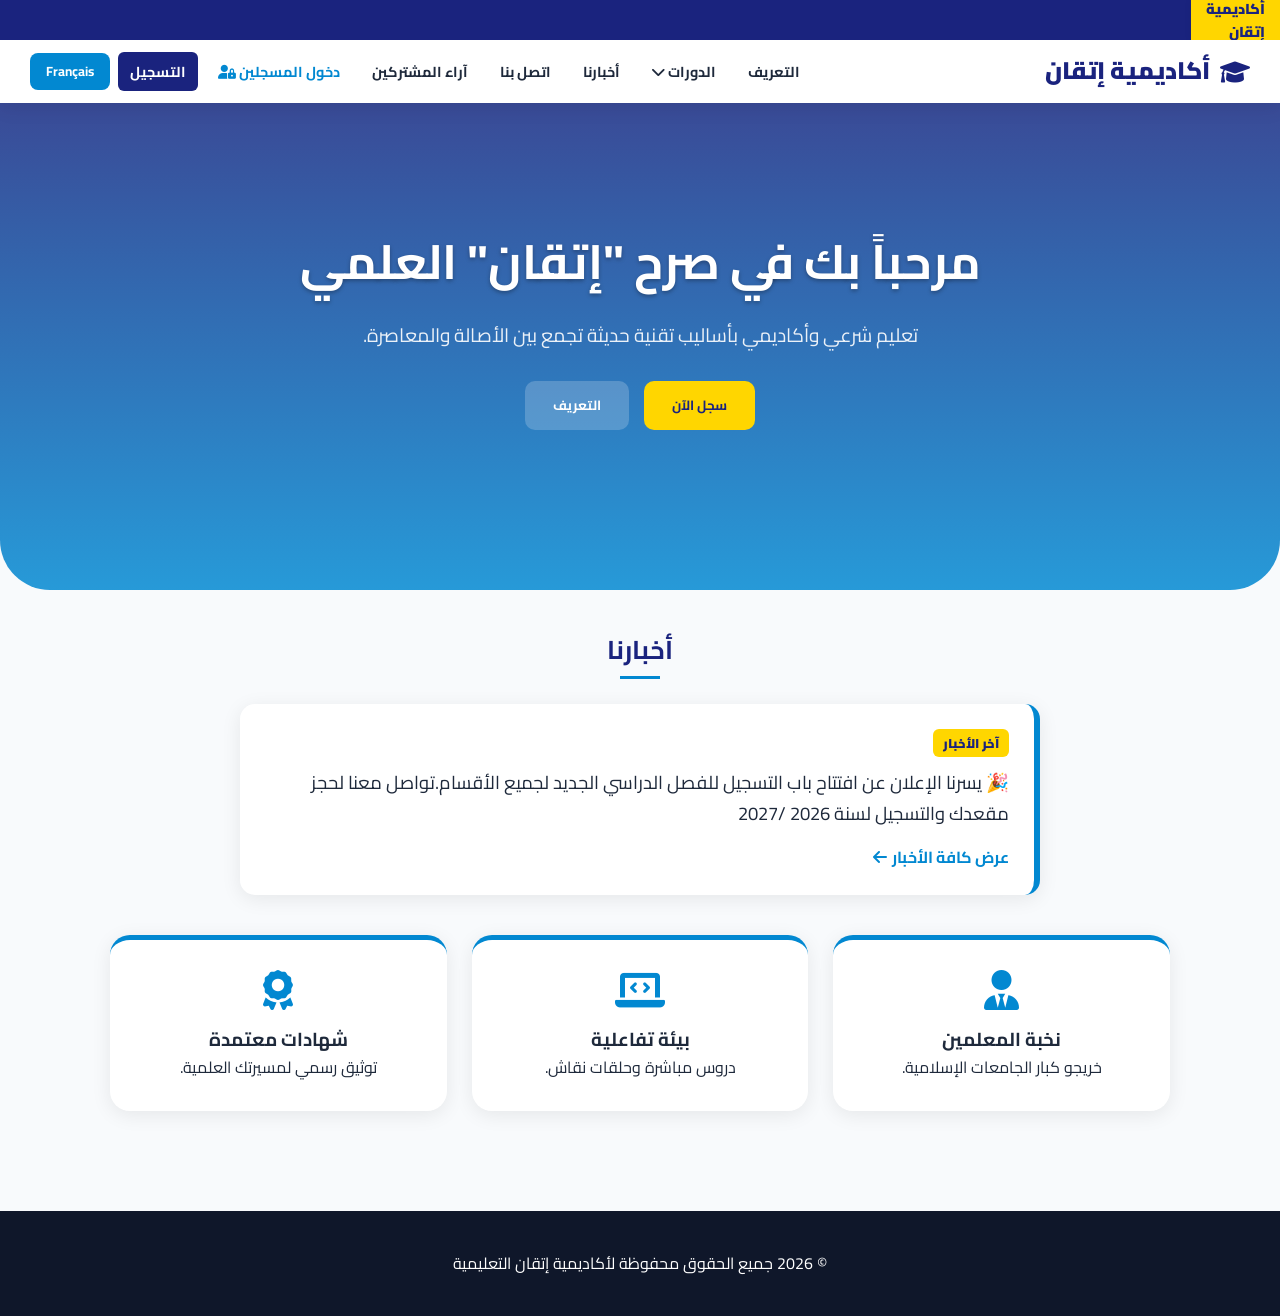
==== index.html @ c47cd3c3 "form correction" ====
<!DOCTYPE html>
<html lang="ar" dir="rtl">
<head>
    <meta charset="UTF-8">
    <meta name="viewport" content="width=device-width, initial-scale=1.0">
    <title data-i18n="pageTitle">أكاديمية إتقان | المنصة التعليمية</title>
    
    <!-- Importing Premium Cairo Font and FontAwesome Icons -->
    <link href="https://fonts.googleapis.com/css2?family=Cairo:wght@400;600;700;900&display=swap" rel="stylesheet">
    <link rel="stylesheet" href="https://cdnjs.cloudflare.com/ajax/libs/font-awesome/6.0.0/css/all.min.css">

    <style>
        :root {
            --primary: #1a237e;
            --secondary: #0288d1;
            --accent: #ffd600;
            --white: #ffffff;
            --bg-light: #f8fafc;
            --text-dark: #1e293b;
            --text-muted: #64748b;
            --success: #10b981;
            --danger: #ef4444;
            --shadow: 0 4px 20px rgba(0,0,0,0.08);
            --transition: all 0.3s cubic-bezier(0.4, 0, 0.2, 1);
        }

        * { 
            box-sizing: border-box; 
            margin: 0; 
            padding: 0; 
            font-family: 'Cairo', system-ui, -apple-system, BlinkMacSystemFont, "Segoe UI", Roboto, sans-serif; 
            scroll-behavior: smooth; 
        }

        body { 
            background-color: var(--bg-light); 
            color: var(--text-dark); 
            line-height: 1.6; 
            overflow-x: hidden; 
        }

        /* Styling Header & Navigation Bar */
        header { 
            background: var(--white); 
            box-shadow: var(--shadow); 
            position: sticky; 
            top: 40px; /* Spacing for the fixed top ticker */
            z-index: 1000; 
            transition: var(--transition); 
            width: 100%;
        }

        .navbar { 
            width: 100%;
            max-width: 100%; 
            margin: 0; 
            padding: 12px 30px; 
            display: flex; 
            justify-content: space-between; 
            align-items: center; 
            position: relative;
            flex-wrap: nowrap;
        }

        .logo { 
            font-size: 1.5rem; 
            font-weight: 900; 
            color: var(--primary); 
            text-decoration: none; 
            cursor: pointer; 
            display: flex; 
            align-items: center; 
            gap: 10px; 
            white-space: nowrap;
        }

        .nav-links { 
            display: flex; 
            list-style: none; 
            gap: 8px; 
            align-items: center; 
            flex-wrap: nowrap;
        }

        .nav-links a { 
            text-decoration: none; 
            color: var(--text-dark); 
            font-weight: 700; 
            padding: 8px 12px; 
            border-radius: 6px; 
            transition: var(--transition); 
            cursor: pointer; 
            font-size: 0.9rem;
            white-space: nowrap;
        }

        .nav-links a:hover { 
            background: rgba(2, 136, 209, 0.1); 
            color: var(--secondary); 
        }

        .menu-toggle { 
            display: none; 
            font-size: 1.5rem; 
            cursor: pointer; 
            color: var(--primary); 
            padding: 5px;
        }

        .dropdown { 
            position: relative; 
        }

        .dropdown-content {
            display: none;
            position: absolute;
            top: 100%;
            background: var(--white);
            min-width: 220px;
            box-shadow: var(--shadow);
            border-radius: 10px;
            padding: 10px 0;
            z-index: 3000;
            border: 1px solid #f1f5f9;
        }

        html[dir="rtl"] .dropdown-content { 
            right: 0; 
            left: auto; 
        }

        html[dir="ltr"] .dropdown-content { 
            left: 0; 
            right: auto; 
        }

        .dropdown-content li { 
            list-style: none; 
        }

        .dropdown-content a { 
            display: block; 
            border-radius: 0; 
            padding: 10px 20px; 
            text-align: start;
        }

        @media (min-width: 992px) {
            .dropdown-content {
                position: absolute; 
            }
            .dropdown:hover .dropdown-content { 
                display: block !important; 
            }
        }

        @media screen and (max-width: 991px) {
            .menu-toggle { 
                display: block; 
            }
            .nav-links {
                display: none;
                flex-direction: column;
                position: absolute;
                top: 100%; 
                left: 15px; 
                right: 15px;
                background: var(--white);
                box-shadow: var(--shadow);
                border-radius: 15px;
                padding: 20px;
                gap: 5px;
                flex-wrap: wrap;
                z-index: 2000;
            }
            .nav-links.active { 
                display: flex; 
                animation: fadeIn 0.3s ease; 
            }
            .dropdown-content { 
                position: static; 
                box-shadow: none; 
                width: 100%; 
                background: #f8fafc; 
            }
            .dropdown.active .dropdown-content { 
                display: block; 
            }
        }

        .dropdown-content.show {
            display: block !important;
        }

        .page-content { 
            display: none; 
            min-height: 80vh; 
            animation: fadeIn 0.5s ease forwards; 
        }

        .page-active { 
            display: block; 
        }

        @keyframes fadeIn { 
            from { 
                opacity: 0; 
                transform: translateY(15px); 
            } 
            to { 
                opacity: 1; 
                transform: translateY(0); 
            } 
        }

        .hero { 
            background: linear-gradient(rgba(26, 35, 126, 0.85), rgba(2, 136, 209, 0.85)), 
                        url('https://images.unsplash.com/photo-1524178232363-1fb2b075b655?auto=format&fit=crop&w=1200&q=80') center/cover; 
            color: white; 
            padding: 120px 20px; 
            text-align: center; 
            border-radius: 0 0 50px 50px; 
            margin-bottom: 40px; 
        }

        .hero h1 { 
            font-size: 3rem; 
            margin-bottom: 20px; 
            text-shadow: 0 2px 4px rgba(0,0,0,0.3); 
        }

        .hero p { 
            font-size: 1.2rem; 
            max-width: 700px; 
            margin: 0 auto 30px; 
            opacity: 0.9; 
        }

        .container { 
            max-width: 1100px; 
            margin: 0 auto; 
            padding: 40px 20px; 
        }

        .btn { 
            padding: 12px 28px; 
            border-radius: 10px; 
            font-weight: bold; 
            cursor: pointer; 
            border: none; 
            transition: var(--transition); 
            text-decoration: none; 
            display: inline-flex; 
            align-items: center; 
            gap: 8px; 
            justify-content: center; 
        }

        .btn-primary { 
            background: var(--primary); 
            color: white; 
        }

        .btn-primary:hover { 
            background: #121858; 
            transform: translateY(-2px); 
        }

        .btn-accent { 
            background: var(--accent); 
            color: var(--primary); 
        }

        .btn-accent:hover { 
            filter: brightness(1.1); 
            transform: translateY(-2px); 
        }

        .grid { 
            display: grid; 
            grid-template-columns: repeat(auto-fit, minmax(280px, 1fr)); 
            gap: 25px; 
        }

        .card { 
            background: white; 
            padding: 30px; 
            border-radius: 20px; 
            box-shadow: var(--shadow); 
            text-align: center; 
            transition: var(--transition); 
            border-top: 5px solid var(--secondary); 
        }

        .card:hover { 
            transform: translateY(-10px); 
        }

        .card i { 
            font-size: 2.5rem; 
            color: var(--secondary); 
            margin-bottom: 15px; 
        }

        .form-panel { 
            background: white; 
            padding: 35px; 
            border-radius: 25px; 
            box-shadow: 0 15px 40px rgba(0,0,0,0.1); 
            max-width: 600px; 
            margin: 0 auto; 
        }

        .form-group { 
            margin-bottom: 20px; 
            text-align: start; 
        }

        .form-group label { 
            display: block; 
            margin-bottom: 8px; 
            font-weight: 700; 
            color: var(--primary); 
        }

        .form-group input, .form-group select { 
            width: 100%; 
            padding: 14px; 
            border: 2px solid #e2e8f0; 
            border-radius: 10px; 
            font-size: 1rem; 
            transition: var(--transition); 
        }

        .form-group input:focus { 
            border-color: var(--secondary); 
            outline: none; 
            box-shadow: 0 0 0 4px rgba(2, 136, 209, 0.1); 
        }

        .loader { 
            display: none; 
            width: 20px; 
            height: 20px; 
            border: 3px solid #f3f3f3; 
            border-top: 3px solid var(--primary); 
            border-radius: 50%; 
            animation: spin 1s linear infinite; 
            margin-inline-start: 10px;
        }

        @keyframes spin { 
            0% { transform: rotate(0deg); } 
            100% { transform: rotate(360deg); } 
        }

        /* Styling Top Marquee Ticker */
        .fixed-ticker {
            background: var(--primary);
            color: white;
            height: 40px;
            display: flex;
            align-items: center;
            position: fixed;
            top: 0;
            width: 100%;
            z-index: 1001;
            overflow: hidden;
            font-size: 0.9rem;
        }

        .ticker-label { 
            background: var(--accent); 
            color: var(--primary); 
            padding: 0 15px; 
            font-weight: 900; 
            z-index: 2; 
            height: 100%; 
            display: flex; 
            align-items: center; 
            box-shadow: 4px 0 10px rgba(0,0,0,0.15);
        }

        .ticker-text { 
            white-space: nowrap; 
            display: inline-block;
            padding-inline-start: 100%;
        }

        html[dir="rtl"] .ticker-text {
            animation: ticker-rtl 25s linear infinite;
        }

        html[dir="ltr"] .ticker-text {
            animation: ticker-ltr 25s linear infinite;
        }

        @keyframes ticker-rtl { 
            0% { transform: translate3d(0, 0, 0); } 
            100% { transform: translate3d(-100%, 0, 0); } 
        }

        @keyframes ticker-ltr { 
            0% { transform: translate3d(0, 0, 0); } 
            100% { transform: translate3d(100%, 0, 0); } 
        }

        /* PREMIUM TOAST NOTIFICATION STYLING */
        #toast-container {
            position: fixed;
            top: 50px;
            left: 50%;
            transform: translateX(-50%);
            z-index: 9999;
            display: flex;
            flex-direction: column;
            gap: 10px;
            width: 90%;
            max-width: 400px;
        }

        .toast-msg {
            background: #1e293b;
            color: white;
            padding: 16px 20px;
            border-radius: 12px;
            box-shadow: 0 10px 25px rgba(0,0,0,0.15);
            display: flex;
            align-items: center;
            gap: 12px;
            font-weight: 700;
            animation: slideDown 0.3s cubic-bezier(0.4, 0, 0.2, 1) forwards;
            border-inline-start: 6px solid var(--secondary);
        }

        .toast-success { border-inline-start-color: var(--success); }
        .toast-danger { border-inline-start-color: var(--danger); }

        @keyframes slideDown {
            from { opacity: 0; transform: translateY(-20px); }
            to { opacity: 1; transform: translateY(0); }
        }

        footer { 
            background: #0f172a; 
            color: white; 
            padding: 40px 20px; 
            text-align: center; 
            margin-top: 60px; 
        }
    </style>
</head>
<body>

    <!-- SMART TICKER -->
    <div class="fixed-ticker">
        <div class="ticker-label" data-i18n="logoText">أكاديمية إتقان</div>
        <div class="ticker-text" data-i18n="heroSub">تعليم شرعي وأكاديمي بأساليب تقنية حديثة تجمع بين الأصالة والمعاصرة.</div>
    </div>

    <!-- MAIN NAVBAR HEADER -->
    <header>
        <nav class="navbar">
            <div class="logo" onclick="navigateTo('home-page')">
                <i class="fas fa-graduation-cap"></i> <span data-i18n="logoText">أكاديمية إتقان</span>
            </div>

            <!-- Enhanced Toggle Menu -->
            <div class="menu-toggle" id="menuToggleBtn">
                <i class="fas fa-bars"></i>
            </div>

            <ul class="nav-links" id="nav-list">
                <li><a onclick="closeMenu('about-page')" data-i18n="navAbout">التعريف</a></li>
                <li class="dropdown">
                    <a class="dropdown-btn"><span data-i18n="navCourses">الدورات</span> <i class="fas fa-chevron-down"></i></a>
                    <ul class="dropdown-content">
                        <li><a onclick="closeMenu('quran-page')" data-i18n="courseQuran">قسم القرآن الكريم</a></li>
                        <li><a onclick="closeMenu('islamic-page')" data-i18n="courseIslamic">قسم الثقافة الإسلامية</a></li>
                        <li><a onclick="closeMenu('arabic-page')" data-i18n="courseArabic">قسم اللغة العربية</a></li>
                        <li><a onclick="closeMenu('skills-page')" data-i18n="courseSkills">قسم مهارات التواصل</a></li>
                    </ul>
                </li>
                <!-- قسم أخبارنا المضاف رسمياً للقائمة العلوية لتسهيل الوصول والتصفح السلس -->
                <li><a onclick="closeMenu('news-page')" data-i18n="navNews">أخبارنا</a></li>
                <li><a onclick="closeMenu('contact-page')" data-i18n="navContact">اتصل بنا</a></li>
                <li><a onclick="closeMenu('reviews-page')" data-i18n="navReviews">آراء المشتركين</a></li>
                <li class="dropdown">
                    <a class="dropdown-btn" style="color: var(--secondary); font-weight: bold;">
                        <span data-i18n="navLogin">دخول المسجلين</span> <i class="fas fa-user-lock"></i>
                    </a>
                    <ul class="dropdown-content">
                        <li><a onclick="closeMenu('student-portal')" data-i18n="loginStudent">دخول الطلاب</a></li>
                        <li><a onclick="closeMenu('teacher-login')" data-i18n="loginTeacher">دخول الأساتذة</a></li>
                    </ul>
                </li>
                <li><a onclick="closeMenu('register-page')" class="btn btn-primary" style="color:white;" data-i18n="navRegister">التسجيل</a></li>
                <!-- Interactive Language Toggle -->
                <li><button id="lang-toggle" class="btn" style="background: var(--secondary); color: white; border: none; padding: 6px 16px; cursor: pointer; border-radius: 8px;" onclick="switchLanguage()">Français</button></li>
            </ul>
        </nav>
    </header>

    <!-- TOAST PORT CONTAINER -->
    <div id="toast-container"></div>

    <!-- ================= START NEWS PAGE (صفحة الأخبار المستقلة) ================= -->
    <div id="news-page" class="page-content" style="background-color: #f8fafc; min-height: 100vh;">
        <section id="news-section" style="padding: 60px 20px;">
            <div style="max-width: 1100px; margin: 0 auto; text-align: center;">
                <h2 data-i18n="newsHeading" style="color: #1a365d; font-size: 2.5rem; margin-bottom: 10px;">أخبارنا</h2>
                <div style="width: 50px; height: 3px; background-color: #f6ad55; margin: 0 auto 40px auto; border-radius: 2px;"></div>
                
                <!-- الحاوية الديناميكية التي تستقبل كافة الأخبار من السيرفر أو القاموس كاحتياطي ممتاز -->
                <div id="news-container" style="display: flex; flex-direction: column; gap: 20px; align-items: center; width: 100%;">
                    <p style="color: #a0aec0;" data-i18n="loadingNamesOption">جاري تحميل الأخبار...</p>
                </div>
            </div>
        </section>
    </div>
    <!-- ========================================================================= -->
    
    <!-- START ABOUT PAGE -->
    <div id="about-page" class="page-content" style="background-color: #ffffff; min-height: 100vh;">
        <div class="container" style="padding: 40px 20px; text-align: center;">
            <h1 style="color: #1a365d; font-size: 2.5rem; margin-bottom: 20px; border-bottom: 3px solid #f6ad55; display: inline-block; padding-bottom: 10px;" data-i18n="aboutHeading">من نحن؟</h1>

            <div style="background: #f8fafc; padding: 30px; border-radius: 15px; box-shadow: 0 4px 6px rgba(0,0,0,0.05); margin-top: 20px;">
                <p style="color: #2d3748; font-size: 1.2rem; line-height: 1.8; text-align: justify;" data-i18n="aboutDescription">
                    أكاديمية إتقان هي مؤسسة تعليمية متخصصة تسعى إلى تقديم محتوى تعليمي متميز في شتى العلوم. نحن نؤمن بأن الإتقان هو أساس النجاح، ولذلك نعمل على توفير بيئة تعليمية تفاعلية تجمع بين الجودة الأكاديمية والسهولة التقنية لتصل المعلومة إلى كل طالب علم أينما كان.
                </p>
            </div>

            <div class="grid" style="margin-top: 40px; display: grid; grid-template-columns: repeat(auto-fit, minmax(250px, 1fr)); gap: 20px;">
                <div class="card" style="background: #1a365d; color: white; padding: 25px; border-radius: 10px;">
                    <h3 style="color: #f6ad55;" data-i18n="visionTitle">رؤيتنا</h3>
                    <p data-i18n="visionText">أن نكون المنصة الأولى والرائدة في العالم العربي للتعليم المتقن والمؤصل.</p>
                </div>

                <div class="card" style="background: #2d3748; color: white; padding: 25px; border-radius: 10px;">
                    <h3 style="color: #f6ad55;" data-i18n="missionTitle">رسالتنا</h3>
                    <p data-i18n="missionText">تيسير سبل طلب العلم ونشره باستخدام أحدث الوسائل التكنولوجية المتاحة.</p>
                </div>
            </div>
        </div>
    </div> 
    <!-- END ABOUT PAGE -->

    <!-- START QURAN PAGE -->
    <div id="quran-page" class="page-content" style="background-color: #ffffff; min-height: 100vh;">
        <div class="container" style="padding: 40px 20px;">
            <div style="text-align: center; margin-bottom: 30px;">
                <i class="fas fa-quran" style="font-size: 3rem; color: #2c7a7b; margin-bottom: 15px;"></i>
                <h1 style="color: #1a365d; font-size: 2.5rem;" data-i18n="quranTitle">قسم القرآن الكريم</h1>
                <p style="color: #4a5568; font-size: 1.1rem;" data-i18n="quranSub">نعتني بكتاب الله حفظاً وتجويداً وترتيلاً</p>
            </div>

            <div class="grid" style="display: grid; grid-template-columns: repeat(auto-fit, minmax(300px, 1fr)); gap: 20px;">
                <div class="card" style="border-inline-start: 5px solid #2c7a7b; background: #f0fff4; padding: 20px;">
                    <h3 style="color: #2c7a7b; margin-bottom: 12px;"><i class="fas fa-check-circle"></i> <span data-i18n="availableTracks">المسارات المتاحة</span></h3>
                    <ul style="list-style: none; padding: 0; line-height: 2; text-align: start;">
                        <li data-i18n="quranTrack1">• حفظ القرآن الكريم للكبار والصغار.</li>
                        <li data-i18n="quranTrack2">• تصحيح التلاوة وإتقان مخارج الحروف.</li>
                        <li data-i18n="quranTrack3">• دراسة أحكام التجويد (نظري وتطبيقي).</li>
                        <li data-i18n="quranTrack4">• الإجازة بالسند المتصل إلى النبي ﷺ.</li>
                    </ul>
                </div>

                <div class="card" style="border-inline-start: 5px solid #2b6cb0; background: #ebf8ff; padding: 20px; text-align: start;">
                    <h3 style="color: #2b6cb0; margin-bottom: 12px;"><i class="fas fa-clock"></i> <span data-i18n="studySystem">نظام الدراسة</span></h3>
                    <p data-i18n="quranSystemText">نوفر حصصاً مرنة تناسب جميع الأوقات (صباحية ومسائية) عبر قاعات افتراضية تفاعلية، مع متابعة فردية لكل طالب.</p>
                </div>
            </div>

            <div style="text-align: center; margin-top: 40px;">
                <button class="btn" onclick="navigateTo('register-page')" style="background: #2c7a7b; color: white; padding: 15px 40px; font-size: 1.2rem; border-radius: 50px; border: none; cursor: pointer;" data-i18n="registerSectionBtn">
                    سجل الآن في هذا القسم
                </button>
            </div>
        </div>
    </div> 
    <!-- END QURAN PAGE -->

    <!-- START ARABIC PAGE -->
    <div id="arabic-page" class="page-content" style="background-color: #ffffff; min-height: 100vh;">
        <div class="container" style="padding: 40px 20px;">
            <div style="text-align: center; margin-bottom: 30px;">
                <i class="fas fa-pen-nib" style="font-size: 3rem; color: #9c4221; margin-bottom: 15px;"></i>
                <h1 style="color: #1a365d; font-size: 2.5rem;" data-i18n="arabicTitle">قسم اللغة العربية</h1>
                <p style="color: #4a5568; font-size: 1.1rem;" data-i18n="arabicSub">لغة الضاد.. هوية، ثقافة، وإتقان</p>
            </div>

            <div class="grid" style="display: grid; grid-template-columns: repeat(auto-fit, minmax(280px, 1fr)); gap: 20px;">
                <div class="card" style="border-top: 5px solid #dd6b20; background: #fffaf0; padding: 25px; text-align: center;">
                    <i class="fas fa-child fa-2x" style="color: #dd6b20; margin-bottom: 10px;"></i>
                    <h3 style="color: #7b341e; margin-bottom: 10px;" data-i18n="arabicTrack1Title">العربية للصغار</h3>
                    <p style="font-size: 0.95rem;" data-i18n="arabicTrack1Text">تعليم الحروف والقراءة والكتابة بأساليب ترفيهية وقصصية محببة للأطفال.</p>
                </div>

                <div class="card" style="border-top: 5px solid #3182ce; background: #ebf8ff; padding: 25px; text-align: center;">
                    <i class="fas fa-globe-americas fa-2x" style="color: #3182ce; margin-bottom: 10px;"></i>
                    <h3 style="color: #2a4365; margin-bottom: 10px;" data-i18n="arabicTrack2Title">لغير الناطقين بها</h3>
                    <p style="font-size: 0.95rem;" data-i18n="arabicTrack2Text">منهج عالمي لتمكين الأجانب والراغبين في تعلم العربية من التواصل والفهم السليم.</p>
                </div>

                <div class="card" style="border-top: 5px solid #38a169; background: #f0fff4; padding: 25px; text-align: center;">
                    <i class="fas fa-book fa-2x" style="color: #38a169; margin-bottom: 10px;"></i>
                    <h3 style="color: #22543d; margin-bottom: 10px;" data-i18n="arabicTrack3Title">النحو والآداب</h3>
                    <p style="font-size: 0.95rem;" data-i18n="arabicTrack3Text">شرح قواعد النحو والصرف، وتذوق النصوص الأدبية والبلاغة العربية.</p>
                </div>
            </div>

            <div style="background: #edf2f7; padding: 25px; border-radius: 12px; margin-top: 30px; border-inline-start: 6px solid #1a365d; text-align: start;">
                <h4 style="color: #1a365d; margin-bottom: 10px;"><i class="fas fa-star"></i> <span data-i18n="arabicFeaturesTitle">ما يميز منهجنا في العربية:</span></h4>
                <ul style="list-style: none; padding: 0; line-height: 1.8;">
                    <li data-i18n="arabicFeature1">• <b>التفاعل المباشر:</b> دروس حية تعتمد على الحوار وليس التلقين فقط.</li>
                    <li data-i18n="arabicFeature2">• <b>الوسائل البصرية:</b> استخدام فيديوهات وعروض تقديمية لتسهيل القواعد الجامدة.</li>
                    <li data-i18n="arabicFeature3">• <b>التقويم المستمر:</b> اختبارات قصيرة لمتابعة تطور مستوى الطالب في القراءة والاستماع.</li>
                </ul>
            </div>

            <div style="text-align: center; margin-top: 40px;">
                <button class="btn" onclick="navigateTo('register-page')" style="background: #9c4221; color: white; padding: 15px 40px; font-size: 1.2rem; border-radius: 8px; border: none; cursor: pointer;" data-i18n="arabicRegisterBtn">
                    انضم إلينا في قسم العربية
                </button>
            </div>
        </div>
    </div> 
    <!-- END ARABIC PAGE -->

    <!-- START ISLAMIC CULTURE PAGE -->
    <div id="islamic-page" class="page-content" style="background-color: #ffffff; min-height: 100vh;">
        <div class="container" style="padding: 40px 20px;">
            <div style="text-align: center; margin-bottom: 30px;">
                <i class="fas fa-mosque" style="font-size: 3rem; color: #1a365d; margin-bottom: 15px;"></i>
                <h1 style="color: #1a365d; font-size: 2.5rem;" data-i18n="islamicTitle">قسم الثقافة الإسلامية</h1>
                <p style="color: #4a5568; font-size: 1.1rem;" data-i18n="islamicSub">وعيٌ بالماضي، وفهمٌ للحاضر، وبناءٌ للمستقبل</p>
            </div>

            <div class="grid" style="display: grid; grid-template-columns: repeat(auto-fit, minmax(300px, 1fr)); gap: 25px; text-align: start;">
                <div class="card" style="background: #fff; border: 1px solid #e2e8f0; border-inline-start: 6px solid #d4af37; padding: 25px; border-radius: 10px; box-shadow: 0 4px 6px rgba(0,0,0,0.02);">
                    <h3 style="color: #d4af37; margin-bottom: 12px;"><i class="fas fa-history"></i> <span data-i18n="islamicHub1Title">التاريخ والحضارة</span></h3>
                    <p style="color: #4a5568; line-height: 1.6;" data-i18n="islamicHub1Text">رحلة في أعماق التاريخ الإسلامي، من العهد النبوي وصولاً إلى إسهامات العلماء المسلمين في بناء الحضارة الإنسانية في الطب والفلك والعمارة.</p>
                </div>

                <div class="card" style="background: #fff; border: 1px solid #e2e8f0; border-inline-start: 6px solid #2c7a7b; padding: 25px; border-radius: 10px; box-shadow: 0 4px 6px rgba(0,0,0,0.02);">
                    <h3 style="color: #2c7a7b; margin-bottom: 12px;"><i class="fas fa-hands-helping"></i> <span data-i18n="islamicHub2Title">العبادات والشعائر</span></h3>
                    <p style="color: #4a5568; line-height: 1.6;" data-i18n="islamicHub2Text">فقه العبادات بأسلوب ميسر (الصلاة، الزكاة، الصيام، والحج)، مع التركيز على المقاصد الروحية والأخلاقية لكل شعيرة دينية.</p>
                </div>

                <div class="card" style="background: #fff; border: 1px solid #e2e8f0; border-inline-start: 6px solid #718096; padding: 25px; border-radius: 10px; box-shadow: 0 4px 6px rgba(0,0,0,0.02);">
                    <h3 style="color: #718096; margin-bottom: 12px;"><i class="fas fa-heart"></i> <span data-i18n="islamicHub3Title">السيرة والأخلاق</span></h3>
                    <p style="color: #4a5568; line-height: 1.6;" data-i18n="islamicHub3Text">دراسة شخصية النبي ﷺ ومنهجه في التعامل، واستخلاص القيم الأخلاقية التي تبني الفرد والمجتمع في العصر الحديث.</p>
                </div>
            </div>

            <div style="background: #f7fafc; border-radius: 15px; padding: 30px; margin-top: 40px; text-align: center; border: 1px dashed #cbd5e0;">
                <h4 style="color: #2d3748; margin-bottom: 15px;" data-i18n="whyStudyIslamic">لماذا تدرس الثقافة الإسلامية في إتقان؟</h4>
                <div style="display: flex; justify-content: center; gap: 20px; flex-wrap: wrap; color: #4a5568;">
                    <span><i class="fas fa-check-double" style="color: #38a169;"></i> <span data-i18n="islamicReason1">منهج وسطي معتدل</span></span>
                    <span><i class="fas fa-check-double" style="color: #38a169;"></i> <span data-i18n="islamicReason2">ربط العلم بالواقع</span></span>
                    <span><i class="fas fa-check-double" style="color: #38a169;"></i> <span data-i18n="islamicReason3">أساتذة متخصصون</span></span>
                </div>
            </div>

            <div style="text-align: center; margin-top: 40px;">
                <button class="btn" onclick="navigateTo('register-page')" style="background: #1a365d; color: white; padding: 15px 45px; font-size: 1.2rem; border-radius: 8px; border: none; cursor: pointer;" data-i18n="islamicRegisterBtn">
                    سجل الآن في دوراتنا الثقافية
                </button>
            </div>
        </div>
    </div> 
    <!-- END ISLAMIC CULTURE PAGE -->

    <!-- START SKILLS & TRAINING PAGE -->
    <div id="skills-page" class="page-content" style="background-color: #ffffff; min-height: 100vh;">
        <div class="container" style="padding: 40px 20px;">
            <div style="text-align: center; margin-bottom: 40px;">
                <i class="fas fa-lightbulb" style="font-size: 3rem; color: #ecc94b; margin-bottom: 15px;"></i>
                <h1 style="color: #1a365d; font-size: 2.5rem;" data-i18n="skillsTitle">قسم المهارات والتطوير</h1>
                <p style="color: #4a5568; font-size: 1.1rem;" data-i18n="skillsSub">تمكين الكفاءات وتطوير القدرات لمواكبة العصر</p>
            </div>

            <div class="grid" style="display: grid; grid-template-columns: repeat(auto-fit, minmax(280px, 1fr)); gap: 20px;">
                <div class="card" style="border-bottom: 4px solid #4299e1; padding: 20px; text-align: center;">
                    <i class="fas fa-chalkboard-teacher fa-2x" style="color: #4299e1; margin-bottom: 15px;"></i>
                    <h3 style="font-size: 1.2rem; margin-bottom: 10px;" data-i18n="skill1Title">تأهيل مدرسي العربية</h3>
                    <p style="font-size: 0.9rem; color: #718096;" data-i18n="skill1Text">دورات في طرق التدريس الحديثة وكيفية إدارة الفصول الافتراضية بفعالية.</p>
                </div>

                <div class="card" style="border-bottom: 4px solid #9f7aea; padding: 20px; text-align: center;">
                    <i class="fas fa-robot fa-2x" style="color: #9f7aea; margin-bottom: 15px;"></i>
                    <h3 style="font-size: 1.2rem; margin-bottom: 10px;" data-i18n="skill2Title">التقنية والذكاء الاصطناعي</h3>
                    <p style="font-size: 0.9rem; color: #718096;" data-i18n="skill2Text">إتقان التعامل مع الحاسوب واستثمار أدوات الذكاء الاصطناعي في البحث والتعليم.</p>
                </div>

                <div class="card" style="border-bottom: 4px solid #f56565; padding: 20px; text-align: center;">
                    <i class="fas fa-microphone-alt fa-2x" style="color: #f56565; margin-bottom: 15px;"></i>
                    <h3 style="font-size: 1.2rem; margin-bottom: 10px;" data-i18n="skill3Title">الخطابة والإلقاء</h3>
                    <p style="font-size: 0.9rem; color: #718096;" data-i18n="skill3Text">فن مواجهة الجمهور والتحدث بطلاقة وتأثير، وبناء الكاريزما الصوتية.</p>
                </div>

                <div class="card" style="border-bottom: 4px solid #38a169; padding: 20px; text-align: center;">
                    <i class="fas fa-scroll fa-2x" style="color: #38a169; margin-bottom: 15px;"></i>
                    <h3 style="font-size: 1.2rem; margin-bottom: 10px;" data-i18n="skill4Title">مهارات التجويد الفني</h3>
                    <p style="font-size: 0.9rem; color: #718096;" data-i18n="skill4Text">دورة متقدمة في جماليات القراءة، المقامات الصوتية، وضبط الأداء القرآني.</p>
                </div>
            </div>

            <div style="margin-top: 40px; padding: 20px; background: #ebf8ff; border-radius: 10px; text-align: center;">
                <p style="color: #2b6cb0; font-weight: bold;" data-i18n="skillsNotice">
                    <i class="fas fa-info-circle"></i> جميع دوراتنا في هذا القسم تشمل ورش عمل تطبيقية وشهادات إتمام معتمدة من الأكاديمية.
                </p>
            </div>

            <div style="text-align: center; margin-top: 30px;">
                <button class="btn" onclick="navigateTo('register-page')" style="background: #2d3748; color: white; padding: 12px 35px; border-radius: 8px; border: none; cursor: pointer;" data-i18n="skillsRegisterBtn">
                    احجز مقعدك الآن
                </button>
            </div>
        </div>
    </div> 
    <!-- END SKILLS & TRAINING PAGE -->

    <!-- START CONTACT PAGE -->
    <div id="contact-page" class="page-content" style="background-color: #f7fafc; min-height: 100vh;">
        <div class="container" style="padding: 40px 20px;">
            <div style="text-align: center; margin-bottom: 30px;">
                <i class="fas fa-envelope-open-text" style="font-size: 3rem; color: #3182ce; margin-bottom: 15px;"></i>
                <h1 style="color: #1a365d;" data-i18n="contactTitle">اتصل بنا</h1>
                <p data-i18n="contactSub">يسعدنا استقبال استفساراتكم واقتراحاتكم</p>
            </div>

            <div class="form-panel">
                <form id="contact-form" action="https://formspree.io/f/meedgdgn" method="POST">
                    <div class="form-group">
                        <label data-i18n="contactLabelName">الاسم الكامل</label>
                        <input type="text" name="name" style="border-radius: 10px;" required>
                    </div>
                    <div class="form-group">
                        <label data-i18n="contactLabelEmail">البريد الإلكتروني</label>
                        <input type="email" name="email" style="border-radius: 10px;" required>
                    </div>
                    <div class="form-group">
                        <label data-i18n="contactLabelMsg">موضوع الرسالة</label>
                        <textarea name="message" rows="5" style="width: 100%; padding: 14px; border: 2px solid #e2e8f0; border-radius: 10px; font-size: 1rem;" required></textarea>
                    </div>
                    <button type="submit" style="width: 100%; background: #3182ce; color: white; padding: 15px; border: none; border-radius: 10px; font-size: 1.1rem; cursor: pointer;" data-i18n="contactSendBtn">
                        إرسال الرسالة الآن
                    </button>
                </form>
            </div>
        </div>
    </div>
    <!-- END CONTACT PAGE -->

    <!-- START REVIEWS PAGE -->
    <div id="reviews-page" class="page-content" style="background-color: #ffffff; min-height: 100vh;">
        <div class="container" style="padding: 40px 20px;">
            <div style="text-align: center; margin-bottom: 40px;">
                <i class="fas fa-star" style="font-size: 3rem; color: #f6ad55; margin-bottom: 15px;"></i>
                <h1 style="color: #1a365d;" data-i18n="reviewsTitle">قالوا عن أكاديمية إتقان</h1>
            </div>

            <div class="grid" style="display: grid; grid-template-columns: repeat(auto-fit, minmax(300px, 1fr)); gap: 20px;">
                <div class="card" style="background: #f8fafc; padding: 25px; border-radius: 15px; border-inline-start: 4px solid #f6ad55; text-align: start;">
                    <p style="font-style: italic; color: #4a5568;" data-i18n="review1Text">"تجربتي في قسم القرآن كانت استثنائية، المدرسون صبورون جداً والمنصة سهلة الاستخدام."</p>
                    <div style="margin-top: 15px; font-weight: bold; color: #2d3748;" data-i18n="review1Author">- الطالب أحمد من المغرب</div>
                </div>

                <div class="card" style="background: #f8fafc; padding: 25px; border-radius: 15px; border-inline-start: 4px solid #f6ad55; text-align: start;">
                    <p style="font-style: italic; color: #4a5568;" data-i18n="review2Text">"دورة الذكاء الاصطناعي غيرت نظرتي للتعليم تماماً. شكراً لأكاديمية إتقان."</p>
                    <div style="margin-top: 15px; font-weight: bold; color: #2d3748;" data-i18n="review2Author">- الأستاذة فاطمة</div>
                </div>
            </div>

            <div style="text-align: center; margin-top: 50px; background: #ebf8ff; padding: 30px; border-radius: 20px;">
                <h3 data-i18n="reviewCallTitle">رأيك يهمنا في تطوير الأكاديمية</h3>
                <p data-i18n="reviewCallSub">هل جربت الدراسة معنا؟ شاركنا تجربتك بكل صراحة</p>
                <button onclick="window.open('https://forms.gle/YOUR_GOOGLE_FORM_LINK', '_blank')" style="background: #f6ad55; color: #1a365d; padding: 12px 30px; border: none; border-radius: 8px; font-weight: bold; cursor: pointer; margin-top: 15px;" data-i18n="reviewCallBtn">
                    اضغط هنا لترك رأيك
                </button>
            </div>
        </div>
    </div>
    <!-- END REVIEWS PAGE -->

    <!-- START HOME PAGE -->
    <div id="home-page" class="page-content page-active">
        <section class="hero">
            <div class="container">
                <h1 data-i18n="heroTitle">مرحباً بك في صرح "إتقان" العلمي</h1>
                <p data-i18n="heroSub">تعليم شرعي وأكاديمي بأساليب تقنية حديثة تجمع بين الأصالة والمعاصرة.</p>
                <div style="display: flex; justify-content: center; gap: 15px;">
                    <button class="btn btn-accent" onclick="navigateTo('register-page')" data-i18n="heroRegisterBtn">سجل الآن</button>
                    <button class="btn" style="background: rgba(255,255,255,0.2); color: white;" onclick="navigateTo('about-page')" data-i18n="heroAboutBtn">التعريف</button>
                </div>
            </div>
        </section>

        <!-- صندوق آخر الأخبار (يُعرض حصرياً فقط في الصفحة الرئيسية) للتوجيه السريع -->
        <section class="container" style="padding-top: 0; padding-bottom: 40px;">
            <div style="text-align: center; margin-bottom: 25px;">
                <h3 data-i18n="newsHeading" style="color: var(--primary); font-size: 1.6rem; margin-bottom: 5px;">أخبارنا</h3>
                <div style="width: 40px; height: 3px; background-color: var(--secondary); margin: 0 auto;"></div>
            </div>
            <!-- صندوق الخبر الأخير سيُحقن هنا ديناميكياً حسب اللغة -->
            <div id="home-news-highlight" style="display: flex; justify-content: center; width: 100%;">
                <p style="color: #a0aec0;" data-i18n="loadingNamesOption">جاري تحميل الأخبار...</p>
            </div>
        </section>

        <section class="container" style="padding-top: 0;">
            <div class="grid">
                <div class="card"><i class="fas fa-user-tie"></i><h3 data-i18n="feature1Title">نخبة المعلمين</h3><p data-i18n="feature1Text">خريجو كبار الجامعات الإسلامية.</p></div>
                <div class="card"><i class="fas fa-laptop-code"></i><h3 data-i18n="feature2Title">بيئة تفاعلية</h3><p data-i18n="feature2Text">دروس مباشرة وحلقات نقاش.</p></div>
                <div class="card"><i class="fas fa-award"></i><h3 data-i18n="feature3Title">شهادات معتمدة</h3><p data-i18n="feature3Text">توثيق رسمي لمسيرتك العلمية.</p></div>
            </div>
        </section>
    </div>
    <!-- END HOME PAGE -->

    <!-- START REGISTER PAGE -->
    <div id="register-page" class="page-content">
        <section class="container" style="max-width: 600px; margin: 0 auto;">
            <div class="card shadow" style="background: white; border-radius: 16px; padding: 0; overflow: hidden; border: none;">
                <div class="card-header" style="background: var(--primary); padding: 25px 20px; text-align: center;">
                    <h3 style="margin:0; color:white; font-size: 1.5rem;"><i class="fas fa-user-plus"></i> <span data-i18n="regHeader">طلب تسجيل طالب جديد</span></h3>
                </div>
                <div style="padding: 30px;">
                    <form id="registrationForm">
                        <div class="form-group">
                            <label data-i18n="regLabelName">الاسم الكامل</label>
                            <input type="text" id="regName" data-i18n-placeholder="regPlaceholderName" placeholder="الاسم الثلاثي" required>
                        </div>
                        
                        <div class="form-group">
                            <label data-i18n="regLabelPhone">رقم الهاتف</label>
                            <input type="tel" id="regPhone" data-i18n-placeholder="regPlaceholderPhone" placeholder="06XXXXXXXX" required>
                        </div>

                        <div class="form-group">
                            <label data-i18n="regLabelCourse">اختر الدورة المطلوبة</label>
                            <select id="regCourse" style="border-radius:12px;">
                                <option value="قسم القرآن الكريم" data-i18n="courseQuran">قسم القرآن الكريم</option>
                                <option value="قسم الثقافة الإسلامية" data-i18n="courseIslamic">قسم الثقافة الإسلامية</option>
                                <option value="قسم اللغة العربية" data-i18n="courseArabic">قسم اللغة العربية</option>
                                <option value="قسم مهارات التواصل" data-i18n="courseSkills">قسم مهارات التواصل</option>
                            </select>
                        </div>

                        <button type="submit" class="btn" style="background-color: #25D366; color: white; width: 100%; border-radius: 12px;">
                            <i class="fab fa-whatsapp"></i> <span data-i18n="regSubmitBtn">إرسال الطلب عبر واتساب</span>
                        </button>
                    </form>
                    <div id="regStatus" style="margin-top: 15px; text-align: center; font-weight:bold;"></div>
                </div>
            </div>
        </section>
    </div>
    <!-- END REGISTER PAGE -->

    <!-- START STUDENT PORTAL -->
    <div id="student-portal" class="page-content">
        <div class="container">
            <div style="text-align: center; margin-bottom: 40px;">
                <h2><i class="fas fa-search"></i> <span data-i18n="portalHeader">بوابة استعلام النتائج</span></h2>
            </div>
            <div class="form-panel">
                <div class="form-group">
                    <label data-i18n="portalLabelName">اسم الطالب الثلاثي</label>
                    <input type="text" id="searchName" data-i18n-placeholder="portalPlaceholderName" placeholder="أدخل الاسم كما هو مسجل...">
                </div>
                <button onclick="fetchStudentResult()" id="searchBtn" class="btn btn-primary" style="width: 100%;">
                    <span data-i18n="portalSubmitBtn">عرض النتيجة</span>
                    <div id="searchLoader" class="loader"></div>
                </button>
                <div id="resultArea" style="margin-top: 30px; display: none; border-top: 2px solid #eee; padding-top: 20px;">
                    <h3 id="studentDisplayName" style="text-align: center; color: var(--primary); margin-bottom: 15px;"></h3>
                    <div id="resultDetails"></div>
                </div>
            </div>
        </div>
    </div>
    <!-- END STUDENT PORTAL -->

    <!-- START TEACHER LOGIN -->
    <div id="teacher-login" class="page-content">
        <div class="container">
            <div id="login-box" class="form-panel">
                <h2 style="text-align:center; margin-bottom: 25px;"><i class="fas fa-lock"></i> <span data-i18n="teacherLoginHeader">دخول المعلمين</span></h2>
                <div class="form-group">
                    <label data-i18n="teacherLoginLabelPass">كلمة المرور</label>
                    <input type="password" id="teacherPass" style="text-align: center;">
                </div>
                <button onclick="checkTeacherPass()" class="btn btn-primary" style="width:100%;" data-i18n="teacherLoginBtn">دخول</button>
            </div>

            <div id="teacher-dashboard" class="form-panel" style="display:none; max-width: 800px;">
                <h2 style="text-align:center; margin-bottom:20px;" data-i18n="dashHeader">لوحة رصد الدرجات</h2>
                <div class="form-group">
                    <label data-i18n="dashSelectStudent">اختر الطالب</label>
                    <select id="studentSelect"></select>
                </div>
                <div id="ratingGrid" style="display: grid; grid-template-columns: 1fr 1fr; gap: 15px;"></div>
                <button onclick="saveFromWeb()" id="saveBtnWeb" class="btn btn-primary" style="width: 100%; margin-top: 25px;">
                    <i class="fas fa-save"></i> <span data-i18n="dashSaveBtn">حفظ البيانات</span>
                </button>
            </div>
        </div>
    </div>
    <!-- END TEACHER LOGIN -->

    <!-- FOOTER PANEL -->
    <footer>
        <p data-i18n="footerText">© 2026 جميع الحقوق محفوظة لأكاديمية إتقان التعليمية</p>
    </footer>

    <!-- ========================================================================= -->
    <!-- JAVASCRIPT LOGIC AND MULTI-LINGUAL SYSTEM (INTEGRATED FROM script.js)     -->
    <!-- ========================================================================= -->
    <script>
        const SCRIPT_URL = "https://script.google.com/macros/s/AKfycbxtT_5h1lu0fuOp16CEgHnvh1Gre7KuC3z1QzjOzltGTNr1OgmtF4V_dbraER_fsomh/exec";

        const translations = {
          ar: {
            pageTitle: "أكاديمية إتقان | المنصة التعليمية",
            logoText: "أكاديمية إتقان",
            navAbout: "التعريف",
            navCourses: "الدورات",
            courseQuran: "قسم القرآن الكريم",
            courseIslamic: "قسم الثقافة الإسلامية",
            courseArabic: "قسم اللغة العربية",
            courseSkills: "قسم مهارات التواصل",
            navNews: "أخبارنا",
            navContact: "اتصل بنا",
            navReviews: "آراء المشتركين",
            navLogin: "دخول المسجلين",
            loginStudent: "دخول الطلاب",
            loginTeacher: "دخول الأساتذة",
            loginAdmin: "دخول المشرفين",
            navRegister: "التسجيل",
            langToggle: "Français",
            
            // قسم أخبارنا الجديد
            newsHeading: "أخبارنا",
            newsHighlight: "🎉 يسرنا الإعلان عن افتتاح باب التسجيل للفصل الدراسي الجديد لجميع الأقسام.تواصل معنا لحجز مقعدك والتسجيل لسنة 2026 /2027",
            newsLink: "اقرأ المزيد من الأخبار...",
            
            // صفحة من نحن
            aboutHeading: "اعرف بنا",
            aboutDescription: "أكاديمية إتقان هي مؤسسة تعليمية متخصصة تسعى إلى تقديم محتوى تعليمي متميز في شتى العلوم. نحن نؤمن بأن الإتقان هو أساس النجاح، ولذلك نعمل على توفير بيئة تعليمية تفاعلية تجمع بين الجودة الأكاديمية والسهولة التقنية لتصل المعلومة إلى كل طالب علم أينما كان.",
            visionTitle: "رؤيتنا",
            visionText: "أن نكون المنصة الأولى والرائدة في العالم العربي للتعليم المتقن والمؤصل.",
            missionTitle: "رسالتنا",
            missionText: "تيسير سبل طلب العلم ونشره باستخدام أحدث الوسائل التكنولوجية المتاحة.",

            // صفحة القرآن
            quranTitle: "قسم القرآن الكريم",
            quranSub: "نعتني بكتاب الله حفظاً وتجويداً وترتيلاً",
            availableTracks: "المسارات المتاحة",
            quranTrack1: "• حفظ القرآن الكريم للكبار والصغار.",
            quranTrack2: "• تصحيح التلاوة وإتقان مخارج الحروف.",
            quranTrack3: "• دراسة أحكام التجويد (نظري وتطبيقي).",
            quranTrack4: "• الإجازة بالسند المتصل إلى النبي ﷺ.",
            studySystem: "نظام الدراسة",
            quranSystemText: "نوفر حصصاً مرنة تناسب جميع الأوقات (صباحية ومسائية) عبر قاعات افتراضية تفاعلية، مع متابعة فردية لكل طالب.",
            registerSectionBtn: "سجل الآن في هذا القسم",

            // صفحة العربية
            arabicTitle: "قسم اللغة العربية",
            arabicSub: "لغة الضاد.. هوية، ثقافة، وإتقان",
            arabicTrack1Title: "العربية للصغار",
            arabicTrack1Text: "تعليم الحروف والقراءة والكتابة بأساليب ترفيهية وقصصية محببة للأطفال.",
            arabicTrack2Title: "لغير الناطقين بها",
            arabicTrack2Text: "منهج عالمي لتمكين الأجانب والراغبين في تعلم العربية من التواصل والفهم السليم.",
            arabicTrack3Title: "النحو والآداب",
            arabicTrack3Text: "شرح قواعد النحو والصرف، وتذوق النصوص الأدبية والبلاغة العربية.",
            arabicFeaturesTitle: "ما يميز منهجنا في العربية:",
            arabicFeature1: "• التفاعل المباشر: دروس حية تعتمد على الحوار وليس التلقين فقط.",
            arabicFeature2: "• الوسائل البصرية: استخدام فيديوهات وعروض تقديمية لتسهيل القواعد الجامدة.",
            arabicFeature3: "• التقويم المستمر: اختبارات قصيرة لمتابعة تطور مستوى الطالب في القراءة والاستماع.",
            arabicRegisterBtn: "انضم إلينا في قسم العربية",

            // الثقافة الإسلامية
            islamicTitle: "قسم الثقافة الإسلامية",
            islamicSub: "وعيٌ بالماضي، وفهمٌ للحاضر، وبناءٌ للمستقبل",
            islamicHub1Title: "التاريخ والحضارة",
            islamicHub1Text: "رحلة في أعماق التاريخ الإسلامي، من العهد النبوي وصولاً إلى إسهامات العلماء المسلمين في بناء الحضارة الإنسانية في الطب بالفلك والعمارة.",
            islamicHub2Title: "العبادات والشعائر",
            islamicHub2Text: "فقه العبادات بأسلوب ميسر (الصلاة، الزكاة، الصيام، والحج)، مع التركيز على المقاصد الروحية والأخلاقية لكل شعيرة دينية.",
            islamicHub3Title: "السيرة والأخلاق",
            islamicHub3Text: "دراسة شخصية النبي ﷺ ومنهجه في التعامل، واستخلاص القيم الأخلاقية التي تبني الفرد والمجتمع في العصر الحديث.",
            whyStudyIslamic: "لماذا تدرس الثقافة الإسلامية في إتقان؟",
            islamicReason1: "منهج وسطي معتدل",
            islamicReason2: "ربط العلم بالواقع",
            islamicReason3: "أساتذة متخصصون",
            islamicRegisterBtn: "سجل الآن في دوراتنا الثقافية",

            // المهارات
            skillsTitle: "قسم المهارات والتطوير",
            skillsSub: "تمكين الكفاءات وتطوير القدرات لمواكبة العصر",
            skill1Title: "تأهيل مدرسي العربية",
            skill1Text: "دورات في طرق التدريس الحديثة وكيفية إدارة الفصول الافتراضية بفعالية.",
            skill2Title: "التقنية والذكاء الاصطناعي",
            skill2Text: "إتقان التعامل مع الحاسوب واستثمار أدوات الذكاء الاصطناعي في البحث والتعليم.",
            skill3Title: "الخطابة والإلقاء",
            skill3Text: "فن مواجهة الجمهور والتحدث بطلاقة وتأثير، وبناء الكاريزما الصوتية.",
            skill4Title: "مهارات التجويد الفني",
            skill4Text: "دورة متقدمة في جماليات القراءة، المقامات الصوتية، وضبط الأداء القرآني.",
            skillsNotice: "جميع دوراتنا في هذا القسم تشمل ورش عمل تطبيقية وشهادات إتمام معتمدة من الأكاديمية.",
            skillsRegisterBtn: "احجز مقعدك الآن",

            // اتصل بنا
            contactTitle: "اتصل بنا",
            contactSub: "يسعدنا استقبال استفساراتكم واقتراحاتكم",
            contactLabelName: "الاسم الكامل",
            contactLabelEmail: "البريد الإلكتروني",
            contactLabelMsg: "موضوع الرسالة",
            contactSendBtn: "إرسال الرسالة الآن",

            // الآراء
            reviewsTitle: "قالوا عن أكاديمية إتقان",
            review1Text: `"تجربتي في قسم القرآن كانت استثنائية، المدرسون صبورون جداً والمنصة سهلة الاستخدام."`,
            review1Author: "- الطالب أحمد من المغرب",
            review2Text: `"دورة الذكاء الاصطناعي غيرت نظرتي للتعليم تماماً. شكراً لأكاديمية إتقان."`,
            review2Author: "- الأستاذة فاطمة",
            reviewCallTitle: "رأيك يهمنا في تطوير الأكاديمية",
            reviewCallSub: "هل جربت الدراسة معنا؟ شاركنا تجربتك بكل صراحة",
            reviewCallBtn: "اضغط هنا لترك رأيك",

            // الرئيسية
            heroTitle: "مرحباً بك في صرح \"إتقان\" العلمي",
            heroSub: "تعليم شرعي وأكاديمي بأساليب تقنية حديثة تجمع بين الأصالة والمعاصرة.",
            heroRegisterBtn: "سجل الآن",
            heroAboutBtn: "التعريف",
            feature1Title: "نخبة المعلمين",
            feature1Text: "خريجو كبار الجامعات الإسلامية.",
            feature2Title: "بيئة تفاعلية",
            feature2Text: "دروس مباشرة وحلقات نقاش.",
            feature3Title: "شهادات معتمدة",
            feature3Text: "توثيق رسمي لمسيرتك العلمية.",

            // صفحة التسجيل
            regHeader: "طلب تسجيل طالب جديد",
            regLabelName: "الاسم الكامل",
            regLabelPhone: "رقم الهاتف",
            regLabelCourse: "اختر الدورة المطلوبة",
            regSubmitBtn: "إرسال الطلب عبر واتساب",
            regPlaceholderName: "الاسم الثلاثي",
            regPlaceholderPhone: "06XXXXXXXX",

            // بوابة الطلاب والنتائج
            portalHeader: "بوابة استعلام النتائج",
            portalLabelName: "اسم الطالب الثلاثي",
            portalPlaceholderName: "أدخل الاسم كما هو مسجل...",
            portalSubmitBtn: "عرض النتيجة",
            studentCard: "بطاقة الطالب:",

            // بوابة الأساتذة
            teacherLoginHeader: "دخول المعلمين",
            teacherLoginLabelPass: "كلمة المرور",
            teacherLoginBtn: "دخول",
            dashHeader: "لوحة رصد الدرجات",
            dashSelectStudent: "اختر الطالب",
            dashSaveBtn: "حفظ البيانات",
            footerText: "© 2026 جميع الحقوق محفوظة لأكاديمية إتقان التعليمية",

            // رسائل وتنبيهات برمجية
            enterNameAlert: "يرجى إدخال اسم الطالب",
            noResultAlert: "عذراً، لم نجد نتائج لهذا الاسم.",
            serverErrorAlert: "حدث خطأ أثناء الاتصال بالسيرفر.",
            wrongPassAlert: "كلمة المرور غير صحيحة",
            saveSuccessAlert: "✅ تم حفظ البيانات بنجاح",
            saveErrorAlert: "حدث خطأ أثناء الحفظ",
            savingBtnText: "جاري الحفظ...",
            loadingNamesOption: "جاري تحميل القائمة...",
            loadFailOption: "فشل التحميل",
            redirectingMsg: "✅ تم توجيهك للواتساب لتأكيد الطلب...",

            // حقول الرصد للمعلمين ونتائج الطلاب
            fields: {
              "مراجعة": "مراجعة",
              "استظهار": "استظهار",
              "إعداد": "إعداد",
              "اللغة العربية": "اللغة العربية",
              "التربية": "التربية",
              "الفرض": "الفرض",
              "ملاحظات": "ملاحظات",
              "الدرجة النهائية": "الدرجة النهائية"
            },
            dir: "rtl"
          },
          fr: {
            pageTitle: "Académie Itqan | Plateforme Éducative",
            logoText: "Académie Itqan",
            navAbout: "Présentation",
            navCourses: "Cours",
            courseQuran: "Département du Saint Coran",
            courseIslamic: "Culture Islamique",
            courseArabic: "Langue Arabe",
            courseSkills: "Compétences de com.",
            navNews: "Nos Actualités",
            navContact: "Contact",
            navReviews: "Témoignages",
            navLogin: "Accès Membres",
            loginStudent: "Espace Étudiants",
            loginTeacher: "Espace Enseignants",
            loginAdmin: "Espace Admin",
            navRegister: "S'inscrire",
            langToggle: "العربية",
            
            // قسم أخبارنا بالفرنسية
            newsHeading: "Nos Actualités",
            newsHighlight: "🎉 Nous avons le plaisir d'annoncer l'ouverture des inscriptions pour la nouvelle session académique.",
            newsLink: "Lire plus d'actualités...",

            // Qui sommes-nous
            aboutHeading: "Qui sommes-nous ?",
            aboutDescription: "L'Académie Itqan est une institution éducative spécialisée qui s'efforce d'offrir un contenu académique d'excellence dans divers domaines du savoir. Nous croyons fermement que la rigueur et l'excellence (Itqan) sont les piliers de la réussite. C'est pourquoi nous créons un environnement d'apprentissage interactif qui allie qualité académique et simplicité technologique afin de transmettre le savoir à chaque étudiant, où qu'il soit dans le monde.",
            visionTitle: "Notre Vision",
            visionText: "Devenir la première plateforme de référence dans le monde pour un enseignement maîtrisé et rigoureux.",
            missionTitle: "Notre Mission",
            missionText: "Faciliter l'accès à la science et sa diffusion par le biais des dernières innovations technologiques.",

            // Département Coran
            quranTitle: "Département du Saint Coran",
            quranSub: "Une attention particulière à la mémorisation, au Tajwid et à la récitation du Livre d'Allah",
            availableTracks: "Filières Disponibles",
            quranTrack1: "• Mémorisation du Saint Coran pour adultes et enfants.",
            quranTrack2: "• Correction de la récitation et perfectionnement de la phonétique.",
            quranTrack3: "• Étude théorique et pratique des règles du Tajwid.",
            quranTrack4: "• Obtention d'une Ijazah avec chaîne de transmission (Sanad) liée au Prophète ﷺ.",
            studySystem: "Système d'Études",
            quranSystemText: "Nous offrons des séances d'apprentissage flexibles adaptées à tous les emplois du temps (matin et soir) via des classes virtuelles interactives, avec un suivi rigoureux et individuel de chaque apprenant.",
            registerSectionBtn: "S'inscrire dans ce département",

            // Département Arabe
            arabicTitle: "Département de Langue Arabe",
            arabicSub: "La langue arabe.. Identité, culture et maîtrise",
            arabicTrack1Title: "L'Arabe pour Enfants",
            arabicTrack1Text: "Enseignement de l'alphabet, de la lecture et de l'écriture grâce à des méthodes ludiques basées sur le conte et le jeu.",
            arabicTrack2Title: "Pour Non-Arabophones",
            arabicTrack2Text: "Un programme international structuré permettant aux non-arabophones de communiquer et de comprendre l'arabe avec aisance.",
            arabicTrack3Title: "Grammaire et Littérature",
            arabicTrack3Text: "Explications simplifiées de la grammaire (Nahw), de la morphologie (Sarf), de la rhétorique et de la littérature arabe.",
            arabicFeaturesTitle: "Les atouts de notre programme d'arabe :",
            arabicFeature1: "• Interaction directe : Cours en direct axés sur le dialogue et l'expression orale.",
            arabicFeature2: "• Supports multimédias : Des présentations visuelles pour simplifier l'assimilation des règles complexes.",
            arabicFeature3: "• Évaluation régulière : Des tests pour évaluer le niveau en lecture, écriture et compréhension orale.",
            arabicRegisterBtn: "Rejoindre le département d'arabe",

            // Culture Islamique
            islamicTitle: "Culture Islamique",
            islamicSub: "Comprendre le passé, appréhender le présent et bâtir l'avenir",
            islamicHub1Title: "Histoire et Civilisation",
            islamicHub1Text: "Un voyage dans l'histoire islamique, de l'époque prophétique aux contributions scientifiques majeures des musulmans en médecine, astronomie et architecture.",
            islamicHub2Title: "Pratiques et Adorations",
            islamicHub2Text: "Explication simplifiée de la jurisprudence (Fiqh) des actes cultuels (Prière, Zakat, Jeûne, Hajj) avec un accent sur les valeurs morales et spirituelles.",
            islamicHub3Title: "Biographie et Éthique",
            islamicHub3Text: "Étude approfondie du modèle comportemental du Prophète ﷺ et de ses enseignements moraux pour l'individu et la société moderne.",
            whyStudyIslamic: "Pourquoi étudier la culture islamique à l'Académie Itqan ?",
            islamicReason1: "Approche juste et modérée",
            islamicReason2: "Lien concret avec le quotidien",
            islamicReason3: "Enseignants qualifiés et spécialisés",
            islamicRegisterBtn: "S'inscrire à nos cours culturels",

            // Compétences
            skillsTitle: "Développement des Compétences",
            skillsSub: "Valoriser les talents et renforcer les aptitudes pour relever les défis de notre époque",
            skill1Title: "Formation de Profs d'Arabe",
            skill1Text: "Formations spécialisées aux méthodologies d'enseignement modernes et à la gestion interactive des classes en ligne.",
            skill2Title: "Outils de l'IA et Technologie",
            skill2Text: "Maîtrise de l'outil informatique et exploitation des opportunités offertes par l'IA dans l'éducation et la recherche.",
            skill3Title: "Art Oratoire et Éloquence",
            skill3Text: "Maîtriser la prise de parole en public, s'exprimer avec assurance et cultiver son charisme vocal.",
            skill4Title: "Esthétique de la Récitation",
            skill4Text: "Cours approfondi sur la pose de voix, les mélodies de récitation (Maqamats) et l'excellence de l'interprétation coranique.",
            skillsNotice: "Tous nos cursus intègrent des ateliers pratiques et sont sanctionnés par des attestations de réussite agréées par l'Académie.",
            skillsRegisterBtn: "Réserver ma place dès maintenant",

            // Contact
            contactTitle: "Contactez-nous",
            contactSub: "Nous serons ravis de recevoir vos questions et suggestions",
            contactLabelName: "Nom complet",
            contactLabelEmail: "Adresse e-mail",
            contactLabelMsg: "Votre message",
            contactSendBtn: "Envoyer le message maintenant",

            // Témoignages
            reviewsTitle: "Ce qu'ils disent de l'Académie Itqan",
            review1Text: `"Mon expérience dans le département du Coran a été exceptionnelle, les professeurs font preuve d'une grande patience et la plateforme est très intuitive."`,
            review1Author: "- Ahmed, étudiant du Maroc",
            review2Text: `"La formation sur l'Intelligence Artificielle a totalement transformé ma manière d'enseigner. Un grand merci à l'Académie Itqan."`,
            review2Author: "- Professeure Fatima",
            reviewCallTitle: "Votre avis nous est précieux",
            reviewCallSub: "Avez-vous étudié avec nous ? Partagez votre expérience en toute franchise",
            reviewCallBtn: "Laisser mon avis ici",

            // Accueil
            heroTitle: "Bienvenue au sein de l'Académie \"Itqan\"",
            heroSub: "Enseignement authentique et académique par des méthodes numériques modernes alliant tradition et modernité.",
            heroRegisterBtn: "S'inscrire",
            heroAboutBtn: "Présentation",
            feature1Title: "Professeurs d'Élite",
            feature1Text: "Diplômés des plus prestigieuses universités islamiques.",
            feature2Title: "Classes Interactives",
            feature2Text: "Séances en direct et groupes de discussion dynamiques.",
            feature3Title: "Diplômes Reconnus",
            feature3Text: "Validation officielle de votre parcours et de vos acquis.",

            // Formulaire inscription
            regHeader: "Inscription Nouvel Étudiant",
            regLabelName: "Nom complet",
            regLabelPhone: "Numéro de téléphone",
            regLabelCourse: "Sélectionnez le cours souhaité",
            regSubmitBtn: "Envoyer l'inscription par WhatsApp",
            regPlaceholderName: "Nom et Prénom",
            regPlaceholderPhone: "06XXXXXXXX",

            // Portail résultats
            portalHeader: "Consultation des Résultats",
            portalLabelName: "Nom complet de l'étudiant",
            portalPlaceholderName: "Entrez le nom tel qu'il a été enregistré...",
            portalSubmitBtn: "Rechercher",
            studentCard: "Fiche d'étudiant :",

            // Portail Enseignants
            teacherLoginHeader: "Portail Enseignants",
            teacherLoginLabelPass: "Mot de passe",
            teacherLoginBtn: "Se connecter",
            dashHeader: "Saisie des Notes & Évaluations",
            dashSelectStudent: "Sélectionner un étudiant",
            dashSaveBtn: "Enregistrer les évaluations",
            footerText: "© 2026 Tous droits réservés à l'Académie Éducative Itqan",

            // Alertes
            enterNameAlert: "Veuillez entrer le nom de l'étudiant.",
            noResultAlert: "Désolé, aucun résultat trouvé pour ce nom.",
            serverErrorAlert: "Une erreur est survenue lors de la connexion au serveur.",
            wrongPassAlert: "Mot de passe incorrect.",
            saveSuccessAlert: "✅ Évaluations enregistrées avec succès.",
            saveErrorAlert: "Une erreur est survenue lors de l'enregistrement.",
            savingBtnText: "Enregistrement...",
            loadingNamesOption: "Chargement de la liste...",
            loadFailOption: "Échec du chargement de la liste",
            redirectingMsg: "✅ Redirection vers WhatsApp en cours...",

            // حقول الرصد للمعلمين ونتائج الطلاب
            fields: {
              "مراجعة": "Révision",
              "استظهار": "Récitation",
              "إعداد": "Préparation",
              "اللغة العربية": "Langue Arabe",
              "التربية": "Éducation",
              "الفرض": "Évaluation",
              "ملاحظات": "Notes/Remarques",
              "الدرجة النهائية": "Note Finale"
            },
            dir: "ltr"
          }
        };

        let currentLang = localStorage.getItem('selectedLang') || 'ar';

        // Premium Toast Notifications System replacing raw alerts
        function showToast(message, type = 'info') {
            const container = document.getElementById('toast-container');
            if (!container) return;
            const toast = document.createElement('div');
            toast.className = `toast-msg toast-${type}`;
            
            let icon = '<i class="fas fa-info-circle"></i>';
            if (type === 'success') icon = '<i class="fas fa-check-circle"></i>';
            if (type === 'danger') icon = '<i class="fas fa-exclamation-circle"></i>';
            
            toast.innerHTML = `${icon} <span>${message}</span>`;
            container.appendChild(toast);
            
            setTimeout(() => {
                toast.style.animation = 'slideDown 0.3s ease reverse';
                setTimeout(() => toast.remove(), 300);
            }, 4000);
        }

        function applyTranslations(lang) {
            document.querySelectorAll('[data-i18n]').forEach(element => {
                const key = element.getAttribute('data-i18n');
                if (translations[lang][key]) {
                    element.textContent = translations[lang][key];
                }
            });

            document.querySelectorAll('[data-i18n-placeholder]').forEach(element => {
                const key = element.getAttribute('data-i18n-placeholder');
                if (translations[lang][key]) {
                    element.setAttribute('placeholder', translations[lang][key]);
                }
            });

            document.documentElement.dir = translations[lang]['dir'];
            document.documentElement.lang = lang;

            const langBtn = document.getElementById('lang-toggle');
            if(langBtn) {
                langBtn.textContent = translations[lang]['langToggle'];
            }

            const grid = document.getElementById('ratingGrid');
            if (grid && grid.innerHTML !== "") {
                const currentInputs = Array.from(document.querySelectorAll('.rating-input')).map(i => i.value);
                initTeacherDashboard();
                const newInputs = document.querySelectorAll('.rating-input');
                currentInputs.forEach((val, index) => {
                    if(newInputs[index]) newInputs[index].value = val;
                });
            }

            // استدعاء دالة جلب وعرض الأخبار لتتزامن مع اللغة الحالية للزائر تلقائياً
            fetchAndDisplayNews();
        }

        function switchLanguage() {
            currentLang = (currentLang === 'ar') ? 'fr' : 'ar';
            localStorage.setItem('selectedLang', currentLang);
            applyTranslations(currentLang);
            navigateTo('home-page');
        }

        function navigateTo(pageId) {
            const pages = document.querySelectorAll('.page-content');
            pages.forEach(page => {
                page.style.display = 'none';
                page.classList.remove('page-active');
            });

            const targetPage = document.getElementById(pageId);
            if (targetPage) {
                targetPage.style.display = 'block';
                setTimeout(() => {
                    targetPage.classList.add('page-active');
                }, 10);

                window.scrollTo({
                    top: 0,
                    behavior: 'smooth'
                });
                console.log("Navigated successfully to: " + pageId);
            } else {
                console.error("Error: ID not found: " + pageId);
            }
        }

        // دالة عرض الأخبار ثنائية النمط: تأخذ مباشرة من القاموس (محلية) + تدعم الجلب من الشيت حياً إذا توفر السيرفر
        function fetchAndDisplayNews() {
            const container = document.getElementById('news-container');
            const homeHighlight = document.getElementById('home-news-highlight');

            // 1. مصفوفة الأخبار الافتراضية محلياً (تأخذ من القاموس مباشرة لتعديل فوري وسهل!)
            const fallbackNews = [
                [translations['ar']['newsHighlight'], translations['fr']['newsHighlight']]
            ];

            function renderNews(newsList) {
                // أولاً: حقن كافة الأخبار بالتفصيل في صفحة الأخبار المستقلة (news-page)
                if (container) {
                    container.innerHTML = '';
                    if (!newsList || newsList.length === 0) {
                        container.innerHTML = `<p style="color: #a0aec0;">${translations[currentLang]['loadingNamesOption']}</p>`;
                    } else {
                        newsList.forEach(function(newsItem) {
                            const newsText = (currentLang === 'ar') ? newsItem[0] : newsItem[1];
                            if (!newsText) return;
                            const newsCard = document.createElement('div');
                            const isRtl = (currentLang === 'ar');
                            newsCard.style.cssText = `
                                background: #ffffff;
                                padding: 25px;
                                border-radius: 12px;
                                box-shadow: var(--shadow);
                                border-${isRtl ? 'right' : 'left'}: 5px solid var(--secondary);
                                text-align: ${isRtl ? 'right' : 'left'};
                                max-width: 800px;
                                width: 100%;
                                box-sizing: border-box;
                            `;
                            newsCard.innerHTML = `<p style="font-size: 1.1rem; color: var(--text-dark); line-height: 1.7; margin: 0;">${newsText}</p>`;
                            container.appendChild(newsCard);
                        });
                    }
                }

                // ثانياً: حقن آخر وأحدث خبر فقط في صندوق واجهة الصفحة الرئيسية (home-page) كعرض مؤقت
                if (homeHighlight) {
                    homeHighlight.innerHTML = '';
                    if (newsList && newsList.length > 0) {
                        const latestNews = newsList[0];
                        const newsText = (currentLang === 'ar') ? latestNews[0] : latestNews[1];
                        if (newsText) {
                            const isRtl = (currentLang === 'ar');
                            homeHighlight.innerHTML = `
                                <div style="background: #ffffff; padding: 25px; border-radius: 15px; box-shadow: var(--shadow); border-${isRtl ? 'right' : 'left'}: 6px solid var(--secondary); text-align: ${isRtl ? 'right' : 'left'}; max-width: 800px; margin: 0 auto; width: 100%; box-sizing: border-box;">
                                    <span style="background: var(--accent); color: var(--primary); padding: 4px 10px; border-radius: 6px; font-weight: 900; font-size: 0.8rem; margin-bottom: 10px; display: inline-block;">${currentLang === 'ar' ? 'آخر الأخبار' : 'Dernière Actualité'}</span>
                                    <p style="font-size: 1.15rem; color: var(--text-dark); line-height: 1.7; margin-bottom: 15px;">${newsText}</p>
                                    <a onclick="navigateTo('news-page')" style="color: var(--secondary); font-weight: bold; cursor: pointer; text-decoration: none; display: inline-flex; align-items: center; gap: 5px;">
                                        <span>${currentLang === 'ar' ? 'عرض كافة الأخبار' : 'Voir toutes les actualités'}</span> 
                                        <i class="fas ${isRtl ? 'fa-arrow-left' : 'fa-arrow-right'}"></i>
                                    </a>
                                </div>
                            `;
                        }
                    } else {
                        homeHighlight.innerHTML = `<p style="color: #a0aec0;">${currentLang === 'ar' ? 'لا توجد أخبار حالياً.' : 'Aucune actualité pour le moment.'}</p>`;
                    }
                }
            }

            // التبديل الديناميكي بين الاتصال بالسيرفر (أونلاين) وبين النسخة الاحتياطية المأخوذة من القاموس (أوفلاين)
            if (typeof google !== 'undefined' && google.script && google.script.run) {
                google.script.run
                  .withSuccessHandler(function(newsList) {
                      renderNews(newsList);
                  })
                  .withFailureHandler(function(err) {
                      console.error("فشل الاتصال بجدول البيانات للخبر، استخدام المحلي: ", err);
                      renderNews(fallbackNews);
                  })
                  .getNewsFromSheet();
            } else {
                // التشغيل الأوفلاين يعتمد تماماً على القاموسcontentDB لسهولة تعديل لا نهائية!
                renderNews(fallbackNews);
            }
        }

        function toggleMenu(e) {
            if (e) e.stopPropagation();
            const nav = document.getElementById('nav-list');
            if (nav) nav.classList.toggle('active');
        }

        function closeMenu(pageId) {
            const navList = document.getElementById('nav-list');
            if (navList) navList.classList.remove('active');
            
            document.querySelectorAll('.dropdown').forEach(d => d.classList.remove('active'));
            navigateTo(pageId);
        }

        document.getElementById('contact-form')?.addEventListener('submit', async function(e) {
            e.preventDefault();
            const form = this;
            const btn = form.querySelector('button[type="submit"]');
            const originalText = btn.innerHTML;
            
            btn.disabled = true;
            btn.innerHTML = `<i class="fas fa-spinner fa-spin"></i> ${currentLang === 'fr' ? 'Envoi...' : 'جاري الإرسال...'}`;
            
            try {
                const response = await fetch(form.action, {
                    method: form.method,
                    body: new FormData(form),
                    headers: { 'Accept': 'application/json' }
                });
                if (response.ok) {
                    showToast(currentLang === 'fr' ? '✅ Message envoyé avec succès !' : '✅ تم إرسال رسالتك بنجاح !', 'success');
                    form.reset();
                } else {
                    showToast(currentLang === 'fr' ? '❌ Erreur de serveur.' : '❌ حدث خطأ في الخادم أثناء الإرسال.', 'danger');
                }
            } catch (error) {
                showToast(currentLang === 'fr' ? '❌ Erreur de connexion.' : '❌ خطأ في الاتصال بالشبكة.', 'danger');
            } finally {
                btn.disabled = false;
                btn.innerHTML = originalText;
            }
        });

        document.getElementById('registrationForm')?.addEventListener('submit', async function(e) {
            e.preventDefault();
            
            const name = document.getElementById('regName').value;
            const phone = document.getElementById('regPhone').value;
            const course = document.getElementById('regCourse').value;

            try {
                fetch(SCRIPT_URL, {
                    method: 'POST',
                    mode: 'no-cors',
                    body: JSON.stringify({
                        type: "register",
                        name: name,
                        phone: phone,
                        course: course
                    })
                });
            } catch (err) { 
                console.log("Sheet registration error", err); 
            }

            let message = "";
            if (currentLang === 'fr') {
                message = `Bonjour Académie Itqan,%0A%0A` +
                          `Je souhaite inscrire un nouvel étudiant :%0A` +
                          `*Nom complet :* ${name}%0A` +
                          `*Téléphone :* ${phone}%0A` +
                          `*Formation demandée :* ${course}%0A%0A` +
                          `Merci de bien vouloir confirmer mon inscription.`;
            } else {
                message = `السلام عليكم أكاديمية إتقان،%0A%0A` +
                          `أرغب في التسجيل بطلب جديد:%0A` +
                          `*الاسم:* ${name}%0A` +
                          `*الهاتف:* ${phone}%0A` +
                          `*الدورة:* ${course}%0A%0A` +
                          `يرجى تأكيد تسجيل طلبي.`;
            }

            const whatsappUrl = `https://wa.me/212633661441?text=${message}`;
            window.open(whatsappUrl, '_blank');

            document.getElementById('regStatus').innerHTML = translations[currentLang]['redirectingMsg'];
            showToast(translations[currentLang]['redirectingMsg'], 'success');
            this.reset();
        });

        async function fetchStudentResult() {
            const name = document.getElementById('searchName').value.trim();
            const btn = document.getElementById('searchBtn');
            const loader = document.getElementById('searchLoader');
            const resArea = document.getElementById('resultArea');

            if(!name) { 
                showToast(translations[currentLang]['enterNameAlert'], 'danger'); 
                return; 
            }

            btn.disabled = true;
            loader.style.display = "inline-block";
            resArea.style.display = "none";

            try {
                const resp = await fetch(`${SCRIPT_URL}?action=getResult&name=${encodeURIComponent(name)}`);
                const data = await resp.json();

                if (data.status === "success") {
                    const headingText = translations[currentLang]['studentCard'];
                    document.getElementById('studentDisplayName').innerText = `${headingText} ${name}`;
                    
                    document.getElementById('resultDetails').innerHTML = data.results.map(r => {
                        const translatedLabel = translations[currentLang]['fields'][r.label] || r.label;
                        return `
                            <div style="display:flex; justify-content:space-between; padding:12px; border-bottom:1px solid #f1f5f9; text-align: start;">
                                <span style="font-weight:bold; color:#64748b;">${translatedLabel}</span>
                                <span style="font-weight:700;">${r.value || '---'}</span>
                            </div>
                        `;
                    }).join('');
                    resArea.style.display = "block";
                    showToast(translations[currentLang]['portalHeader'], 'success');
                } else {
                    showToast(translations[currentLang]['noResultAlert'], 'danger');
                }
            } catch (e) {
                showToast(translations[currentLang]['serverErrorAlert'], 'danger');
            } finally {
                btn.disabled = false;
                loader.style.display = "none";
            }
        }

        function checkTeacherPass() {
            const pass = document.getElementById('teacherPass').value;
            if(pass === "1234") {
                document.getElementById('login-box').style.display = "none";
                document.getElementById('teacher-dashboard').style.display = "block";
                initTeacherDashboard();
            } else {
                showToast(translations[currentLang]['wrongPassAlert'], 'danger');
            }
        }

        function initTeacherDashboard() {
            const fields = ["مراجعة", "استظهار", "إعداد", "اللغة العربية", "التربية", "الفرض", "ملاحظات", "الدرجة النهائية"];
            const grid = document.getElementById('ratingGrid');
            if (grid) {
                grid.innerHTML = fields.map(f => {
                    const translatedFieldLabel = translations[currentLang]['fields'][f] || f;
                    return `
                        <div class="form-group">
                            <label>${translatedFieldLabel}</label>
                            <input type="text" class="rating-input" data-field-origin="${f}" placeholder="--">
                        </div>
                    `;
                }).join('');
                loadStudentNames();
            }
        }

        async function loadStudentNames() {
            const select = document.getElementById('studentSelect');
            if (!select) return;
            select.innerHTML = `<option>${translations[currentLang]['loadingNamesOption']}</option>`;
            try {
                const resp = await fetch(SCRIPT_URL + "?action=getNames");
                const names = await resp.json();
                select.innerHTML = names.map(n => `<option value="${n}">${n}</option>`).join('');
            } catch (e) {
                select.innerHTML = `<option>${translations[currentLang]['loadFailOption']}</option>`;
                showToast(translations[currentLang]['loadFailOption'], 'danger');
            }
        }

        async function saveFromWeb() {
            const name = document.getElementById('studentSelect').value;
            const ratings = Array.from(document.querySelectorAll('.rating-input')).map(i => i.value);
            const btn = document.getElementById('saveBtnWeb');

            btn.disabled = true;
            btn.innerHTML = `<i class="fas fa-spinner fa-spin"></i> ${translations[currentLang]['savingBtnText']}`;

            try {
                await fetch(SCRIPT_URL, {
                    method: 'POST',
                    mode: 'no-cors',
                    body: JSON.stringify({ name, ratings })
                });
                showToast(translations[currentLang]['saveSuccessAlert'], 'success');
                document.querySelectorAll('.rating-input').forEach(i => i.value = "");
            } catch (e) {
                showToast(translations[currentLang]['saveErrorAlert'], 'danger');
            } finally {
                btn.disabled = false;
                btn.innerHTML = `<i class="fas fa-save"></i> <span>${translations[currentLang]['dashSaveBtn']}</span>`;
            }
        }

        const dropdownBtns = document.querySelectorAll('.dropdown-btn');

        dropdownBtns.forEach(btn => {
            btn.addEventListener('click', function(e) {
                e.stopPropagation(); 

                const currentContent = this.nextElementSibling;
                const parent = this.parentElement; 

                document.querySelectorAll('.dropdown-content').forEach(content => {
                    if (content !== currentContent) {
                        content.classList.remove('show');
                    }
                });
                
                document.querySelectorAll('.dropdown').forEach(d => {
                    if (d !== parent) d.classList.remove('active');
                });

                if (currentContent) currentContent.classList.toggle('show');
                if (parent) parent.classList.toggle('active'); 
            });
        });

        // Global dismiss for all active menus
        window.addEventListener('click', function(event) {
            if (event.target.matches('.dropdown-btn') || event.target.matches('.menu-toggle') || event.target.closest('.menu-toggle')) {
                return;
            }

            document.querySelectorAll('.dropdown-content').forEach(content => {
                content.classList.remove('show');
            });
            document.querySelectorAll('.dropdown').forEach(d => {
                d.classList.remove('active');
            });
            
            const navList = document.getElementById('nav-list');
            if (navList && navList.classList.contains('active')) {
                navList.classList.remove('active');
            }
        });

        // Load correct language and setup events on start
        window.addEventListener('DOMContentLoaded', () => {
            const toggleBtn = document.getElementById('menuToggleBtn');
            if (toggleBtn) {
                toggleBtn.addEventListener('click', toggleMenu);
            }
            applyTranslations(currentLang);
            navigateTo('home-page');
        });
    </script>
</body>
</html>
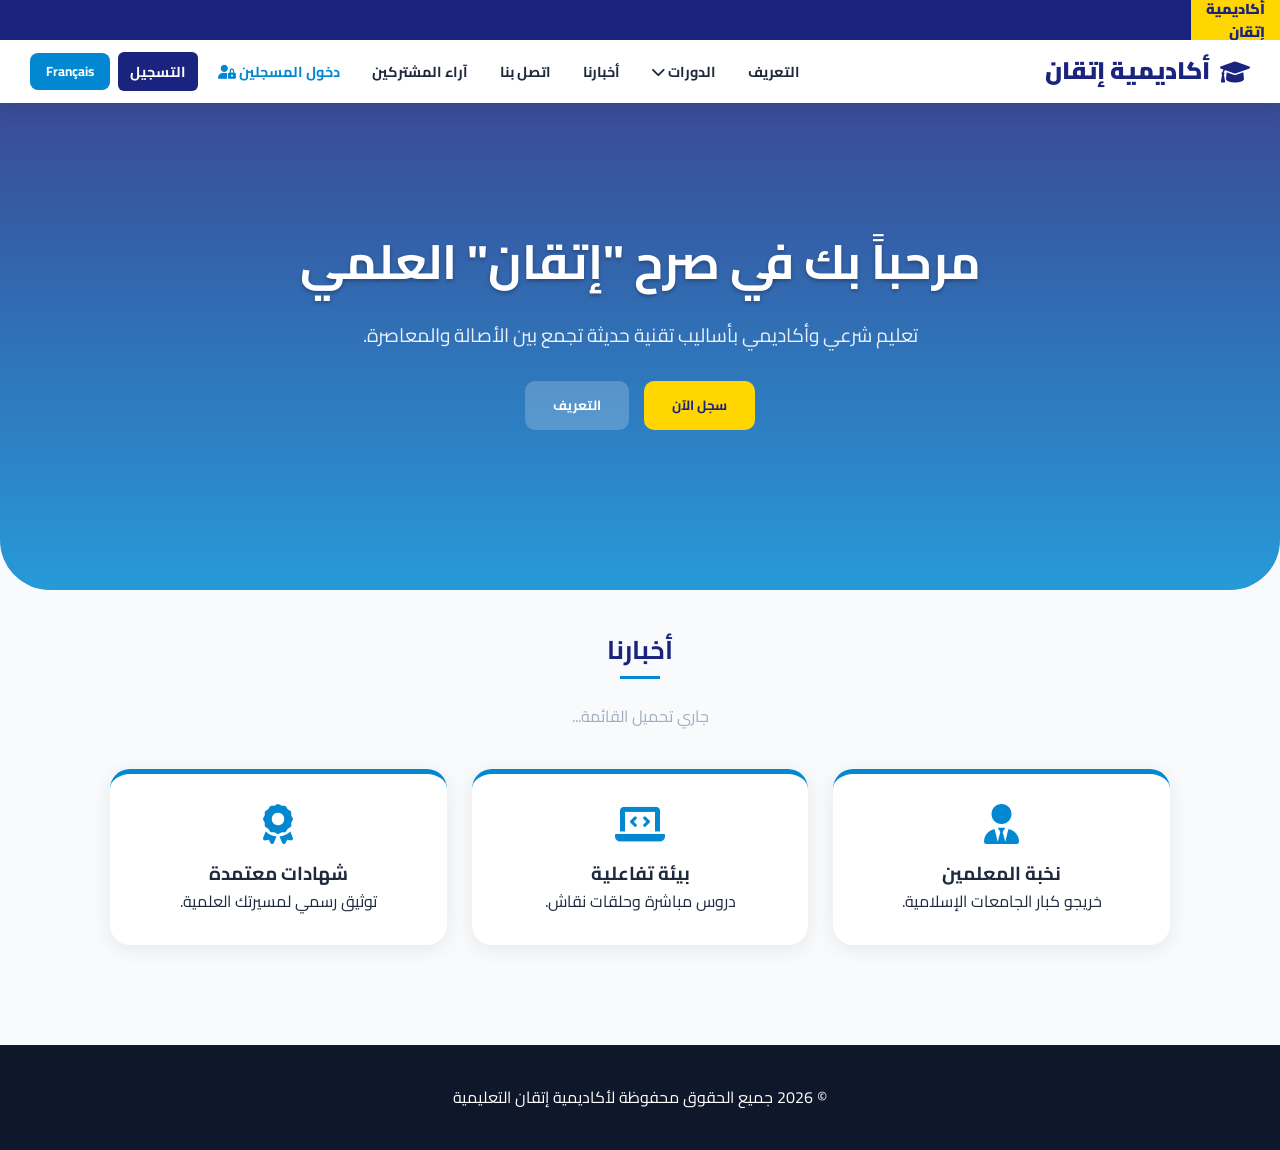
==== commit b421712b: "V12 NEWS UPDATES" ====
--- a/index.html
+++ b/index.html
@@ -452,20 +452,17 @@
 </head>
 <body>
 
-    <!-- SMART TICKER -->
     <div class="fixed-ticker">
         <div class="ticker-label" data-i18n="logoText">أكاديمية إتقان</div>
         <div class="ticker-text" data-i18n="heroSub">تعليم شرعي وأكاديمي بأساليب تقنية حديثة تجمع بين الأصالة والمعاصرة.</div>
     </div>
 
-    <!-- MAIN NAVBAR HEADER -->
     <header>
         <nav class="navbar">
             <div class="logo" onclick="navigateTo('home-page')">
                 <i class="fas fa-graduation-cap"></i> <span data-i18n="logoText">أكاديمية إتقان</span>
             </div>
 
-            <!-- Enhanced Toggle Menu -->
             <div class="menu-toggle" id="menuToggleBtn">
                 <i class="fas fa-bars"></i>
             </div>
@@ -481,22 +478,28 @@
                         <li><a onclick="closeMenu('skills-page')" data-i18n="courseSkills">قسم مهارات التواصل</a></li>
                     </ul>
                 </li>
-                <!-- قسم أخبارنا المضاف رسمياً للقائمة العلوية لتسهيل الوصول والتصفح السلس -->
                 <li><a onclick="closeMenu('news-page')" data-i18n="navNews">أخبارنا</a></li>
                 <li><a onclick="closeMenu('contact-page')" data-i18n="navContact">اتصل بنا</a></li>
                 <li><a onclick="closeMenu('reviews-page')" data-i18n="navReviews">آراء المشتركين</a></li>
-                <li class="dropdown">
-                    <a class="dropdown-btn" style="color: var(--secondary); font-weight: bold;">
-                        <span data-i18n="navLogin">دخول المسجلين</span> <i class="fas fa-user-lock"></i>
-                    </a>
-                    <ul class="dropdown-content">
-                        <li><a onclick="closeMenu('student-portal')" data-i18n="loginStudent">دخول الطلاب</a></li>
-                        <li><a onclick="closeMenu('teacher-login')" data-i18n="loginTeacher">دخول الأساتذة</a></li>
-                    </ul>
-                </li>
-                <li><a onclick="closeMenu('register-page')" class="btn btn-primary" style="color:white;" data-i18n="navRegister">التسجيل</a></li>
-                <!-- Interactive Language Toggle -->
-                <li><button id="lang-toggle" class="btn" style="background: var(--secondary); color: white; border: none; padding: 6px 16px; cursor: pointer; border-radius: 8px;" onclick="switchLanguage()">Français</button></li>
+                
+                <li id="navLoginLi">
+    <a onclick="closeMenu('teacher-login')" style="color: var(--secondary); font-weight: bold; cursor: pointer;">
+        <span data-i18n="navLogin">دخول المسجلين</span> <i class="fas fa-user-lock"></i>
+    </a>
+</li>
+
+<li id="navRegisterLi">
+    <a onclick="closeMenu('register-page')" class="btn btn-primary" style="color:white;" data-i18n="navRegister">التسجيل</a>
+</li>
+
+<li id="navWelcomeLi" style="display: none; align-items: center; justify-content: center;">
+    <div id="navUserWelcomeArea" style="background: rgba(230, 81, 0, 0.1); padding: 6px 14px; border-radius: 20px; border: 1px solid var(--secondary); display: flex; align-items: center; gap: 8px;">
+        </div>
+</li>
+
+<li>
+    <button id="lang-toggle" class="btn" style="background: var(--secondary); color: white; border: none; padding: 6px 16px; cursor: pointer; border-radius: 8px;" onclick="switchLanguage()">Français</button>
+</li>
             </ul>
         </nav>
     </header>
@@ -885,30 +888,193 @@
     <!-- END STUDENT PORTAL -->
 
     <!-- START TEACHER LOGIN -->
-    <div id="teacher-login" class="page-content">
-        <div class="container">
-            <div id="login-box" class="form-panel">
-                <h2 style="text-align:center; margin-bottom: 25px;"><i class="fas fa-lock"></i> <span data-i18n="teacherLoginHeader">دخول المعلمين</span></h2>
-                <div class="form-group">
-                    <label data-i18n="teacherLoginLabelPass">كلمة المرور</label>
-                    <input type="password" id="teacherPass" style="text-align: center;">
-                </div>
-                <button onclick="checkTeacherPass()" class="btn btn-primary" style="width:100%;" data-i18n="teacherLoginBtn">دخول</button>
-            </div>
-
-            <div id="teacher-dashboard" class="form-panel" style="display:none; max-width: 800px;">
-                <h2 style="text-align:center; margin-bottom:20px;" data-i18n="dashHeader">لوحة رصد الدرجات</h2>
-                <div class="form-group">
-                    <label data-i18n="dashSelectStudent">اختر الطالب</label>
-                    <select id="studentSelect"></select>
-                </div>
-                <div id="ratingGrid" style="display: grid; grid-template-columns: 1fr 1fr; gap: 15px;"></div>
-                <button onclick="saveFromWeb()" id="saveBtnWeb" class="btn btn-primary" style="width: 100%; margin-top: 25px;">
-                    <i class="fas fa-save"></i> <span data-i18n="dashSaveBtn">حفظ البيانات</span>
+   <div id="teacher-login" class="page-content" style="background-color: #f8fafc; min-height: 100vh; padding: 40px 20px;">
+        <div style="max-width: 450px; margin: 60px auto; background: white; padding: 30px; border-radius: 12px; box-shadow: 0 4px 6px -1px rgba(0,0,0,0.1); border-top: 5px solid var(--primary);">
+            
+            <div style="text-align: center; margin-bottom: 25px;">
+                <i class="fas fa-user-shield" style="font-size: 40px; color: var(--primary); margin-bottom: 15px;"></i>
+                <h2 data-i18n="navLogin" style="color: var(--dark); margin: 0; font-size: 24px;">دخول المسجلين</h2>
+            </div>
+
+			<form onsubmit="return handleUnifiedLogin(event)">       
+			<div style="margin-bottom: 20px;">
+                    <label data-i18n="regLabelName" style="display: block; margin-bottom: 8px; font-weight: 600; color: var(--dark);">الاسم الكامل</label>
+                    <div style="display: flex; align-items: center; border: 1px solid #cbd5e1; border-radius: 8px; background: white; padding: 2px 8px;">
+                        <i class="fas fa-user" style="color: #94a3b8; padding: 0 8px;"></i>
+                        <input type="text" id="loginUsername" data-i18n-placeholder="portalPlaceholderName" placeholder="أدخل الاسم كما هو مسجل..." required 
+                               style="flex: 1; border: none; padding: 10px 4px; font-size: 15px; outline: none; background: transparent; box-sizing: border-box;">
+                    </div>
+                </div>
+
+                <div style="margin-bottom: 25px;">
+                    <label data-i18n="teacherLoginLabelPass" style="display: block; margin-bottom: 8px; font-weight: 600; color: var(--dark);">كلمة المرور</label>
+                    <div style="display: flex; align-items: center; border: 1px solid #cbd5e1; border-radius: 8px; background: white; padding: 2px 8px;">
+                        <i class="fas fa-lock" style="color: #94a3b8; padding: 0 8px;"></i>
+                        <input type="password" id="loginPassword" data-i18n-placeholder="teacherLoginLabelPass" placeholder="كلمة المرور" required 
+                               style="flex: 1; border: none; padding: 10px 4px; font-size: 15px; outline: none; background: transparent; box-sizing: border-box;">
+                        <i class="fas fa-eye" id="togglePasswordBtn" onclick="togglePasswordVisibility()" 
+                           style="color: #94a3b8; cursor: pointer; padding: 0 8px;"></i>
+                    </div>
+                </div>
+
+                <button type="submit" id="loginSubmitBtn" data-i18n="teacherLoginBtn" 
+                        style="width: 100%; background: var(--primary); color: white; border: none; padding: 12px; font-size: 16px; font-weight: bold; border-radius: 8px; cursor: pointer; transition: background 0.2s;">
+                    دخول
                 </button>
-            </div>
+            </form> 
+		</div>
+    </div>
+	<div id="teacher-dashboard" class="page-content" style="display: none; padding: 20px; font-family: 'Segoe UI', Tahoma, Geneva, Verdana, sans-serif; background-color: #fcf8f2; direction: rtl; max-width: 1200px; margin: 0 auto;">
+    
+    <div style="background: #fffcf5; border: 2px solid #ffe8be; border-radius: 12px; padding: 15px; margin-bottom: 20px; box-shadow: 0 4px 6px rgba(0,0,0,0.02);">
+        <div style="display: flex; flex-wrap: wrap; gap: 15px; align-items: center; justify-content: space-between;">
+            
+            <div style="display: flex; align-items: center; gap: 10px;">
+                <span style="background: #ff9800; color: white; padding: 8px 16px; font-weight: bold; border-radius: 8px; font-size: 16px;">برنامج متابعة الطلاب</span>
+                <div style="display: flex; align-items: center; border: 1px solid #cbd5e1; border-radius: 8px; background: #f1f5f9; padding: 6px 12px;">
+                    <i class="fas fa-chalkboard-teacher" style="color: #64748b; margin-left: 8px;"></i>
+                    <span id="displayTeacherName" style="font-weight: bold; color: #334155;">الأستاذ أحمد</span>
+                </div>
+            </div>
+
+            <div style="display: flex; flex-wrap: wrap; gap: 10px;">
+                <div style="display: flex; align-items: center; background: #e28743; color: white; border-radius: 8px; overflow: hidden; font-size: 14px;">
+                    <span style="padding: 6px 10px; background: rgba(0,0,0,0.1); font-weight: bold;">تاريخ التسجيل</span>
+                    <span id="currentDateDisplay" style="padding: 6px 12px; font-weight: bold; background: white; color: #000;">29/05/2026</span>
+                </div>
+                <div style="display: flex; align-items: center; background: #e28743; color: white; border-radius: 8px; overflow: hidden; font-size: 14px;">
+                    <span style="padding: 6px 10px; background: rgba(0,0,0,0.1); font-weight: bold;">توقيت البداية (دقائق)</span>
+                    <input type="number" id="startTimeInput" value="5" style="width: 50px; text-align: center; border: none; font-weight: bold; outline: none; background: white; color: #000; padding: 6px 0;">
+                    <button type="button" onclick="calculateTimeline()" style="background: #334155; color: white; border: none; padding: 6px 10px; font-weight: bold; cursor: pointer;">تطبيق</button>
+                </div>
+            </div>
+
+            <div style="display: flex; align-items: center; gap: 10px; flex-wrap: wrap;">
+                <div style="display: flex; align-items: center; background: #d9b48f; color: #3e2723; font-weight: bold; padding: 6px 12px; border-radius: 8px;">التلميذ</div>
+                
+                <select id="dashboardStudentSelector" style="padding: 8px 16px; border-radius: 8px; border: 1px solid #cbd5e1; font-weight: bold; outline: none; background: white; min-width: 180px;">
+                    <option value="">-- اختر التلميذ --</option>
+                </select>
+
+                <button type="button" onclick="saveFromWeb()" style="background: #10b981; color: white; border: none; padding: 8px 20px; font-weight: bold; border-radius: 8px; cursor: pointer; display: flex; align-items: center; gap: 5px;">
+                    <i class="fas fa-save"></i> <span>حفظ وإرسال</span>
+                </button>
+                <button type="button" onclick="clearDashboardForm()" style="background: #ef4444; color: white; border: none; padding: 8px 20px; font-weight: bold; border-radius: 8px; cursor: pointer; display: flex; align-items: center; gap: 5px;">
+                    <i class="fas fa-eraser"></i> تفريغ
+                </button>
+            </div>
+
         </div>
     </div>
+
+    <div style="background: white; border: 1px solid #e2e8f0; border-radius: 12px; padding: 15px; margin-bottom: 20px; box-shadow: 0 4px 6px rgba(0,0,0,0.01); overflow-x: auto;">
+        <table style="width: 100%; border-collapse: collapse; text-align: center; font-size: 14px;">
+            <thead>
+                <tr style="background: #e2cbd2; color: #3e2723;">
+                    <th style="border: 1px solid #cbd5e1; padding: 10px; width: 20%;">الأنشطة</th>
+                    <th style="border: 1px solid #cbd5e1; padding: 10px; width: 10%;">نقاط النشاط</th>
+                    <th style="border: 1px solid #cbd5e1; padding: 10px; width: 30%;">الإنجازات (الجديدية)</th>
+                    <th style="border: 1px solid #cbd5e1; padding: 10px; width: 10%;">التوقيت</th>
+                    <th style="border: 1px solid #cbd5e1; padding: 10px; width: 15%;">إنجاز اليوم</th>
+                    <th style="border: 1px solid #cbd5e1; padding: 10px; width: 15%;">الإنجازات السابقة</th>
+                </tr>
+            </thead>
+            <tbody>
+                <tr style="background: #fff5f5;" data-activity="revision">
+                    <td style="border: 1px solid #cbd5e1; padding: 8px; font-weight: 600; text-align: right;">Introduction et Révision :</td>
+                    <td style="border: 1px solid #cbd5e1; padding: 4px;"><input type="number" id="score_revision" min="0" max="20" placeholder="0" style="width:80%; padding:6px; border:1px solid #cbd5e1; border-radius:4px; text-align:center;"></td>
+                    <td style="border: 1px solid #cbd5e1; padding: 4px;"><input type="text" id="input_revision" style="width:94%; padding:6px; border:1px solid #e2e8f0; border-radius:4px; outline:none;"></td>
+                    <td style="border: 1px solid #cbd5e1; padding: 8px; font-weight: bold;" class="time-col">05</td>
+                    <td style="border: 1px solid #cbd5e1; padding: 8px; background: #e2e8f0;" id="today_revision">-</td>
+                    <td style="border: 1px solid #cbd5e1; padding: 8px; background: #f1f5f9; color: #475569;" id="prev_revision">---</td>
+                </tr>
+                <tr style="background: #fff5f5;" data-activity="recitation">
+                    <td style="border: 1px solid #cbd5e1; padding: 8px; font-weight: 600; text-align: right;">Récitation :</td>
+                    <td style="border: 1px solid #cbd5e1; padding: 4px;"><input type="number" id="score_recitation" min="0" max="20" placeholder="0" style="width:80%; padding:6px; border:1px solid #cbd5e1; border-radius:4px; text-align:center;"></td>
+                    <td style="border: 1px solid #cbd5e1; padding: 4px;"><input type="text" id="input_recitation" style="width:94%; padding:6px; border:1px solid #e2e8f0; border-radius:4px; outline:none;"></td>
+                    <td style="border: 1px solid #cbd5e1; padding: 8px; font-weight: bold;" class="time-col">17</td>
+                    <td style="border: 1px solid #cbd5e1; padding: 8px; background: #e2e8f0;" id="today_recitation">-</td>
+                    <td style="border: 1px solid #cbd5e1; padding: 8px; background: #f1f5f9;" id="prev_recitation">---</td>
+                </tr>
+                <tr style="background: #fff5f5;" data-activity="preparation">
+                    <td style="border: 1px solid #cbd5e1; padding: 8px; font-weight: 600; text-align: right;">Préparation :</td>
+                    <td style="border: 1px solid #cbd5e1; padding: 4px;"><input type="number" id="score_preparation" min="0" max="20" placeholder="0" style="width:80%; padding:6px; border:1px solid #cbd5e1; border-radius:4px; text-align:center;"></td>
+                    <td style="border: 1px solid #cbd5e1; padding: 4px;"><input type="text" id="input_preparation" style="width:94%; padding:6px; border:1px solid #e2e8f0; border-radius:4px; outline:none;"></td>
+                    <td style="border: 1px solid #cbd5e1; padding: 8px; font-weight: bold;" class="time-col">29</td>
+                    <td style="border: 1px solid #cbd5e1; padding: 8px; background: #e2e8f0;" id="today_preparation">-</td>
+                    <td style="border: 1px solid #cbd5e1; padding: 8px; background: #f1f5f9;" id="prev_preparation">---</td>
+                </tr>
+                <tr style="background: #fff5f5;" data-activity="arabe">
+                    <td style="border: 1px solid #cbd5e1; padding: 8px; font-weight: 600; text-align: right;">Arabe :</td>
+                    <td style="border: 1px solid #cbd5e1; padding: 4px;"><input type="number" id="score_arabe" min="0" max="20" placeholder="0" style="width:80%; padding:6px; border:1px solid #cbd5e1; border-radius:4px; text-align:center;"></td>
+                    <td style="border: 1px solid #cbd5e1; padding: 4px;"><input type="text" id="input_arabe" style="width:94%; padding:6px; border:1px solid #e2e8f0; border-radius:4px; outline:none;"></td>
+                    <td style="border: 1px solid #cbd5e1; padding: 8px; font-weight: bold;" class="time-col">41</td>
+                    <td style="border: 1px solid #cbd5e1; padding: 8px; background: #e2e8f0;" id="today_arabe">-</td>
+                    <td style="border: 1px solid #cbd5e1; padding: 8px; background: #f1f5f9;" id="prev_arabe">---</td>
+                </tr>
+                <tr style="background: #fff5f5;" data-activity="tarbiya">
+                    <td style="border: 1px solid #cbd5e1; padding: 8px; font-weight: 600; text-align: right;">Tarbiya :</td>
+                    <td style="border: 1px solid #cbd5e1; padding: 4px;"><input type="number" id="score_tarbiya" min="0" max="20" placeholder="0" style="width:80%; padding:6px; border:1px solid #cbd5e1; border-radius:4px; text-align:center;"></td>
+                    <td style="border: 1px solid #cbd5e1; padding: 4px;"><input type="text" id="input_tarbiya" style="width:94%; padding:6px; border:1px solid #e2e8f0; border-radius:4px; outline:none;"></td>
+                    <td style="border: 1px solid #cbd5e1; padding: 8px; font-weight: bold;" class="time-col">53</td>
+                    <td style="border: 1px solid #cbd5e1; padding: 8px; background: #e2e8f0;" id="today_tarbiya">-</td>
+                    <td style="border: 1px solid #cbd5e1; padding: 8px; background: #f1f5f9;" id="prev_tarbiya">---</td>
+                </tr>
+                <tr style="background: #fff5f5;" data-activity="devoir">
+                    <td style="border: 1px solid #cbd5e1; padding: 8px; font-weight: 600; text-align: right;">Devoir :</td>
+                    <td style="border: 1px solid #cbd5e1; padding: 4px;"><input type="number" id="score_devoir" min="0" max="20" placeholder="0" style="width:80%; padding:6px; border:1px solid #cbd5e1; border-radius:4px; text-align:center;"></td>
+                    <td style="border: 1px solid #cbd5e1; padding: 4px;"><input type="text" id="input_devoir" style="width:94%; padding:6px; border:1px solid #e2e8f0; border-radius:4px; outline:none;"></td>
+                    <td style="border: 1px solid #cbd5e1; padding: 8px; font-weight: bold;" class="time-col">05</td>
+                    <td style="border: 1px solid #cbd5e1; padding: 8px; background: #e2e8f0;" id="today_devoir">-</td>
+                    <td style="border: 1px solid #cbd5e1; padding: 8px; background: #f1f5f9;" id="prev_devoir">---</td>
+                </tr>
+                <tr style="background: #fff5f5;" data-activity="remarque">
+                    <td style="border: 1px solid #cbd5e1; padding: 8px; font-weight: 600; text-align: right;">Remarque :</td>
+                    <td style="border: 1px solid #cbd5e1; padding: 4px;">---</td>
+                    <td style="border: 1px solid #cbd5e1; padding: 4px;"><input type="text" id="input_remarque" style="width:94%; padding:6px; border:1px solid #e2e8f0; border-radius:4px; outline:none;"></td>
+                    <td style="border: 1px solid #cbd5e1; padding: 8px; font-weight: bold;" class="time-col">-</td>
+                    <td style="border: 1px solid #cbd5e1; padding: 8px; background: #e2e8f0;" id="today_remarque">-</td>
+                    <td style="border: 1px solid #cbd5e1; padding: 8px; background: #f1f5f9;" id="prev_remarque">---</td>
+                </tr>
+                <tr style="background: #f8d7da;">
+                    <td style="border: 1px solid #cbd5e1; padding: 8px; font-weight: bold; text-align: right; color: #842029;">نقطة / معدل الحصة :</td>
+                    <td style="border: 1px solid #cbd5e1; padding: 4px;" colspan="2"><input type="number" id="input_grade" min="0" max="20" placeholder="المعدل النهائي التلقائي أو اليدوي" style="width: 96%; padding:6px; border:1px solid #f5c2c7; border-radius:4px; outline:none; font-weight:bold; text-align:center;"></td>
+                    <td style="border: 1px solid #cbd5e1; padding: 8px; font-weight: bold;">-</td>
+                    <td style="border: 1px solid #cbd5e1; padding: 8px; background: #e2e8f0;" id="today_grade">-</td>
+                    <td style="border: 1px solid #cbd5e1; padding: 8px; background: #f8d7da; font-weight:bold;" id="prev_grade">---</td>
+                </tr>
+            </tbody>
+        </table>
+    </div>
+
+    <div style="background: white; border: 1px solid #e2e8f0; border-radius: 12px; padding: 15px; box-shadow: 0 4px 6px rgba(0,0,0,0.01);">
+        <div style="background: #fff3cd; color: #664d03; padding: 8px 16px; font-weight: bold; border-radius: 8px; margin-bottom: 15px; font-size: 16px; width: fit-content;">
+            كل الإنجازات السابقة الموثقة للأرشيف المسترجع من DB_RESPONSES
+        </div>
+        <div style="overflow-x: auto; max-height: 300px;">
+            <table style="width: 100%; border-collapse: collapse; text-align: center; font-size: 13px;">
+                <thead>
+                    <tr style="background: #e5ced6; color: #3e2723; position: sticky; top: 0;">
+                        <th style="border: 1px solid #cbd5e1; padding: 8px;">التاريخ والوقت</th>
+                        <th style="border: 1px solid #cbd5e1; padding: 8px;">[مراجعة]</th>
+                        <th style="border: 1px solid #cbd5e1; padding: 8px;">[استظهار]</th>
+                        <th style="border: 1px solid #cbd5e1; padding: 8px;">[إعداد]</th>
+                        <th style="border: 1px solid #cbd5e1; padding: 8px;">[العربية]</th>
+                        <th style="border: 1px solid #cbd5e1; padding: 8px;">[الفرض]</th>
+                        <th style="border: 1px solid #cbd5e1; padding: 8px;">[ملاحظات]</th>
+                        <th style="border: 1px solid #cbd5e1; padding: 8px;">[نقطة]</th>
+                    </tr>
+                </thead>
+                <tbody id="studentArchiveTableBody">
+                    <tr>
+                        <td colspan="8" style="border: 1px solid #cbd5e1; padding: 15px; color: #64748b;">يرجى اختيار تلميذ لعرض شريط الأرشيف الخاص به هنا...</td>
+                    </tr>
+                </tbody>
+            </table>
+        </div>
+    </div>
+
+</div>	
     <!-- END TEACHER LOGIN -->
 
     <!-- FOOTER PANEL -->
@@ -919,772 +1085,1133 @@
     <!-- ========================================================================= -->
     <!-- JAVASCRIPT LOGIC AND MULTI-LINGUAL SYSTEM (INTEGRATED FROM script.js)     -->
     <!-- ========================================================================= -->
-    <script>
-        const SCRIPT_URL = "https://script.google.com/macros/s/AKfycbxtT_5h1lu0fuOp16CEgHnvh1Gre7KuC3z1QzjOzltGTNr1OgmtF4V_dbraER_fsomh/exec";
-
-        const translations = {
-          ar: {
-            pageTitle: "أكاديمية إتقان | المنصة التعليمية",
-            logoText: "أكاديمية إتقان",
-            navAbout: "التعريف",
-            navCourses: "الدورات",
-            courseQuran: "قسم القرآن الكريم",
-            courseIslamic: "قسم الثقافة الإسلامية",
-            courseArabic: "قسم اللغة العربية",
-            courseSkills: "قسم مهارات التواصل",
-            navNews: "أخبارنا",
-            navContact: "اتصل بنا",
-            navReviews: "آراء المشتركين",
-            navLogin: "دخول المسجلين",
-            loginStudent: "دخول الطلاب",
-            loginTeacher: "دخول الأساتذة",
-            loginAdmin: "دخول المشرفين",
-            navRegister: "التسجيل",
-            langToggle: "Français",
-            
-            // قسم أخبارنا الجديد
-            newsHeading: "أخبارنا",
-            newsHighlight: "🎉 يسرنا الإعلان عن افتتاح باب التسجيل للفصل الدراسي الجديد لجميع الأقسام.تواصل معنا لحجز مقعدك والتسجيل لسنة 2026 /2027",
-            newsLink: "اقرأ المزيد من الأخبار...",
-            
-            // صفحة من نحن
-            aboutHeading: "اعرف بنا",
-            aboutDescription: "أكاديمية إتقان هي مؤسسة تعليمية متخصصة تسعى إلى تقديم محتوى تعليمي متميز في شتى العلوم. نحن نؤمن بأن الإتقان هو أساس النجاح، ولذلك نعمل على توفير بيئة تعليمية تفاعلية تجمع بين الجودة الأكاديمية والسهولة التقنية لتصل المعلومة إلى كل طالب علم أينما كان.",
-            visionTitle: "رؤيتنا",
-            visionText: "أن نكون المنصة الأولى والرائدة في العالم العربي للتعليم المتقن والمؤصل.",
-            missionTitle: "رسالتنا",
-            missionText: "تيسير سبل طلب العلم ونشره باستخدام أحدث الوسائل التكنولوجية المتاحة.",
-
-            // صفحة القرآن
-            quranTitle: "قسم القرآن الكريم",
-            quranSub: "نعتني بكتاب الله حفظاً وتجويداً وترتيلاً",
-            availableTracks: "المسارات المتاحة",
-            quranTrack1: "• حفظ القرآن الكريم للكبار والصغار.",
-            quranTrack2: "• تصحيح التلاوة وإتقان مخارج الحروف.",
-            quranTrack3: "• دراسة أحكام التجويد (نظري وتطبيقي).",
-            quranTrack4: "• الإجازة بالسند المتصل إلى النبي ﷺ.",
-            studySystem: "نظام الدراسة",
-            quranSystemText: "نوفر حصصاً مرنة تناسب جميع الأوقات (صباحية ومسائية) عبر قاعات افتراضية تفاعلية، مع متابعة فردية لكل طالب.",
-            registerSectionBtn: "سجل الآن في هذا القسم",
-
-            // صفحة العربية
-            arabicTitle: "قسم اللغة العربية",
-            arabicSub: "لغة الضاد.. هوية، ثقافة، وإتقان",
-            arabicTrack1Title: "العربية للصغار",
-            arabicTrack1Text: "تعليم الحروف والقراءة والكتابة بأساليب ترفيهية وقصصية محببة للأطفال.",
-            arabicTrack2Title: "لغير الناطقين بها",
-            arabicTrack2Text: "منهج عالمي لتمكين الأجانب والراغبين في تعلم العربية من التواصل والفهم السليم.",
-            arabicTrack3Title: "النحو والآداب",
-            arabicTrack3Text: "شرح قواعد النحو والصرف، وتذوق النصوص الأدبية والبلاغة العربية.",
-            arabicFeaturesTitle: "ما يميز منهجنا في العربية:",
-            arabicFeature1: "• التفاعل المباشر: دروس حية تعتمد على الحوار وليس التلقين فقط.",
-            arabicFeature2: "• الوسائل البصرية: استخدام فيديوهات وعروض تقديمية لتسهيل القواعد الجامدة.",
-            arabicFeature3: "• التقويم المستمر: اختبارات قصيرة لمتابعة تطور مستوى الطالب في القراءة والاستماع.",
-            arabicRegisterBtn: "انضم إلينا في قسم العربية",
-
-            // الثقافة الإسلامية
-            islamicTitle: "قسم الثقافة الإسلامية",
-            islamicSub: "وعيٌ بالماضي، وفهمٌ للحاضر، وبناءٌ للمستقبل",
-            islamicHub1Title: "التاريخ والحضارة",
-            islamicHub1Text: "رحلة في أعماق التاريخ الإسلامي، من العهد النبوي وصولاً إلى إسهامات العلماء المسلمين في بناء الحضارة الإنسانية في الطب بالفلك والعمارة.",
-            islamicHub2Title: "العبادات والشعائر",
-            islamicHub2Text: "فقه العبادات بأسلوب ميسر (الصلاة، الزكاة، الصيام، والحج)، مع التركيز على المقاصد الروحية والأخلاقية لكل شعيرة دينية.",
-            islamicHub3Title: "السيرة والأخلاق",
-            islamicHub3Text: "دراسة شخصية النبي ﷺ ومنهجه في التعامل، واستخلاص القيم الأخلاقية التي تبني الفرد والمجتمع في العصر الحديث.",
-            whyStudyIslamic: "لماذا تدرس الثقافة الإسلامية في إتقان؟",
-            islamicReason1: "منهج وسطي معتدل",
-            islamicReason2: "ربط العلم بالواقع",
-            islamicReason3: "أساتذة متخصصون",
-            islamicRegisterBtn: "سجل الآن في دوراتنا الثقافية",
-
-            // المهارات
-            skillsTitle: "قسم المهارات والتطوير",
-            skillsSub: "تمكين الكفاءات وتطوير القدرات لمواكبة العصر",
-            skill1Title: "تأهيل مدرسي العربية",
-            skill1Text: "دورات في طرق التدريس الحديثة وكيفية إدارة الفصول الافتراضية بفعالية.",
-            skill2Title: "التقنية والذكاء الاصطناعي",
-            skill2Text: "إتقان التعامل مع الحاسوب واستثمار أدوات الذكاء الاصطناعي في البحث والتعليم.",
-            skill3Title: "الخطابة والإلقاء",
-            skill3Text: "فن مواجهة الجمهور والتحدث بطلاقة وتأثير، وبناء الكاريزما الصوتية.",
-            skill4Title: "مهارات التجويد الفني",
-            skill4Text: "دورة متقدمة في جماليات القراءة، المقامات الصوتية، وضبط الأداء القرآني.",
-            skillsNotice: "جميع دوراتنا في هذا القسم تشمل ورش عمل تطبيقية وشهادات إتمام معتمدة من الأكاديمية.",
-            skillsRegisterBtn: "احجز مقعدك الآن",
-
-            // اتصل بنا
-            contactTitle: "اتصل بنا",
-            contactSub: "يسعدنا استقبال استفساراتكم واقتراحاتكم",
-            contactLabelName: "الاسم الكامل",
-            contactLabelEmail: "البريد الإلكتروني",
-            contactLabelMsg: "موضوع الرسالة",
-            contactSendBtn: "إرسال الرسالة الآن",
-
-            // الآراء
-            reviewsTitle: "قالوا عن أكاديمية إتقان",
-            review1Text: `"تجربتي في قسم القرآن كانت استثنائية، المدرسون صبورون جداً والمنصة سهلة الاستخدام."`,
-            review1Author: "- الطالب أحمد من المغرب",
-            review2Text: `"دورة الذكاء الاصطناعي غيرت نظرتي للتعليم تماماً. شكراً لأكاديمية إتقان."`,
-            review2Author: "- الأستاذة فاطمة",
-            reviewCallTitle: "رأيك يهمنا في تطوير الأكاديمية",
-            reviewCallSub: "هل جربت الدراسة معنا؟ شاركنا تجربتك بكل صراحة",
-            reviewCallBtn: "اضغط هنا لترك رأيك",
-
-            // الرئيسية
-            heroTitle: "مرحباً بك في صرح \"إتقان\" العلمي",
-            heroSub: "تعليم شرعي وأكاديمي بأساليب تقنية حديثة تجمع بين الأصالة والمعاصرة.",
-            heroRegisterBtn: "سجل الآن",
-            heroAboutBtn: "التعريف",
-            feature1Title: "نخبة المعلمين",
-            feature1Text: "خريجو كبار الجامعات الإسلامية.",
-            feature2Title: "بيئة تفاعلية",
-            feature2Text: "دروس مباشرة وحلقات نقاش.",
-            feature3Title: "شهادات معتمدة",
-            feature3Text: "توثيق رسمي لمسيرتك العلمية.",
-
-            // صفحة التسجيل
-            regHeader: "طلب تسجيل طالب جديد",
-            regLabelName: "الاسم الكامل",
-            regLabelPhone: "رقم الهاتف",
-            regLabelCourse: "اختر الدورة المطلوبة",
-            regSubmitBtn: "إرسال الطلب عبر واتساب",
-            regPlaceholderName: "الاسم الثلاثي",
-            regPlaceholderPhone: "06XXXXXXXX",
-
-            // بوابة الطلاب والنتائج
-            portalHeader: "بوابة استعلام النتائج",
-            portalLabelName: "اسم الطالب الثلاثي",
-            portalPlaceholderName: "أدخل الاسم كما هو مسجل...",
-            portalSubmitBtn: "عرض النتيجة",
-            studentCard: "بطاقة الطالب:",
-
-            // بوابة الأساتذة
-            teacherLoginHeader: "دخول المعلمين",
-            teacherLoginLabelPass: "كلمة المرور",
-            teacherLoginBtn: "دخول",
-            dashHeader: "لوحة رصد الدرجات",
-            dashSelectStudent: "اختر الطالب",
-            dashSaveBtn: "حفظ البيانات",
-            footerText: "© 2026 جميع الحقوق محفوظة لأكاديمية إتقان التعليمية",
-
-            // رسائل وتنبيهات برمجية
-            enterNameAlert: "يرجى إدخال اسم الطالب",
-            noResultAlert: "عذراً، لم نجد نتائج لهذا الاسم.",
-            serverErrorAlert: "حدث خطأ أثناء الاتصال بالسيرفر.",
-            wrongPassAlert: "كلمة المرور غير صحيحة",
-            saveSuccessAlert: "✅ تم حفظ البيانات بنجاح",
-            saveErrorAlert: "حدث خطأ أثناء الحفظ",
-            savingBtnText: "جاري الحفظ...",
-            loadingNamesOption: "جاري تحميل القائمة...",
-            loadFailOption: "فشل التحميل",
-            redirectingMsg: "✅ تم توجيهك للواتساب لتأكيد الطلب...",
-
-            // حقول الرصد للمعلمين ونتائج الطلاب
-            fields: {
-              "مراجعة": "مراجعة",
-              "استظهار": "استظهار",
-              "إعداد": "إعداد",
-              "اللغة العربية": "اللغة العربية",
-              "التربية": "التربية",
-              "الفرض": "الفرض",
-              "ملاحظات": "ملاحظات",
-              "الدرجة النهائية": "الدرجة النهائية"
-            },
-            dir: "rtl"
-          },
-          fr: {
-            pageTitle: "Académie Itqan | Plateforme Éducative",
-            logoText: "Académie Itqan",
-            navAbout: "Présentation",
-            navCourses: "Cours",
-            courseQuran: "Département du Saint Coran",
-            courseIslamic: "Culture Islamique",
-            courseArabic: "Langue Arabe",
-            courseSkills: "Compétences de com.",
-            navNews: "Nos Actualités",
-            navContact: "Contact",
-            navReviews: "Témoignages",
-            navLogin: "Accès Membres",
-            loginStudent: "Espace Étudiants",
-            loginTeacher: "Espace Enseignants",
-            loginAdmin: "Espace Admin",
-            navRegister: "S'inscrire",
-            langToggle: "العربية",
-            
-            // قسم أخبارنا بالفرنسية
-            newsHeading: "Nos Actualités",
-            newsHighlight: "🎉 Nous avons le plaisir d'annoncer l'ouverture des inscriptions pour la nouvelle session académique.",
-            newsLink: "Lire plus d'actualités...",
-
-            // Qui sommes-nous
-            aboutHeading: "Qui sommes-nous ?",
-            aboutDescription: "L'Académie Itqan est une institution éducative spécialisée qui s'efforce d'offrir un contenu académique d'excellence dans divers domaines du savoir. Nous croyons fermement que la rigueur et l'excellence (Itqan) sont les piliers de la réussite. C'est pourquoi nous créons un environnement d'apprentissage interactif qui allie qualité académique et simplicité technologique afin de transmettre le savoir à chaque étudiant, où qu'il soit dans le monde.",
-            visionTitle: "Notre Vision",
-            visionText: "Devenir la première plateforme de référence dans le monde pour un enseignement maîtrisé et rigoureux.",
-            missionTitle: "Notre Mission",
-            missionText: "Faciliter l'accès à la science et sa diffusion par le biais des dernières innovations technologiques.",
-
-            // Département Coran
-            quranTitle: "Département du Saint Coran",
-            quranSub: "Une attention particulière à la mémorisation, au Tajwid et à la récitation du Livre d'Allah",
-            availableTracks: "Filières Disponibles",
-            quranTrack1: "• Mémorisation du Saint Coran pour adultes et enfants.",
-            quranTrack2: "• Correction de la récitation et perfectionnement de la phonétique.",
-            quranTrack3: "• Étude théorique et pratique des règles du Tajwid.",
-            quranTrack4: "• Obtention d'une Ijazah avec chaîne de transmission (Sanad) liée au Prophète ﷺ.",
-            studySystem: "Système d'Études",
-            quranSystemText: "Nous offrons des séances d'apprentissage flexibles adaptées à tous les emplois du temps (matin et soir) via des classes virtuelles interactives, avec un suivi rigoureux et individuel de chaque apprenant.",
-            registerSectionBtn: "S'inscrire dans ce département",
-
-            // Département Arabe
-            arabicTitle: "Département de Langue Arabe",
-            arabicSub: "La langue arabe.. Identité, culture et maîtrise",
-            arabicTrack1Title: "L'Arabe pour Enfants",
-            arabicTrack1Text: "Enseignement de l'alphabet, de la lecture et de l'écriture grâce à des méthodes ludiques basées sur le conte et le jeu.",
-            arabicTrack2Title: "Pour Non-Arabophones",
-            arabicTrack2Text: "Un programme international structuré permettant aux non-arabophones de communiquer et de comprendre l'arabe avec aisance.",
-            arabicTrack3Title: "Grammaire et Littérature",
-            arabicTrack3Text: "Explications simplifiées de la grammaire (Nahw), de la morphologie (Sarf), de la rhétorique et de la littérature arabe.",
-            arabicFeaturesTitle: "Les atouts de notre programme d'arabe :",
-            arabicFeature1: "• Interaction directe : Cours en direct axés sur le dialogue et l'expression orale.",
-            arabicFeature2: "• Supports multimédias : Des présentations visuelles pour simplifier l'assimilation des règles complexes.",
-            arabicFeature3: "• Évaluation régulière : Des tests pour évaluer le niveau en lecture, écriture et compréhension orale.",
-            arabicRegisterBtn: "Rejoindre le département d'arabe",
-
-            // Culture Islamique
-            islamicTitle: "Culture Islamique",
-            islamicSub: "Comprendre le passé, appréhender le présent et bâtir l'avenir",
-            islamicHub1Title: "Histoire et Civilisation",
-            islamicHub1Text: "Un voyage dans l'histoire islamique, de l'époque prophétique aux contributions scientifiques majeures des musulmans en médecine, astronomie et architecture.",
-            islamicHub2Title: "Pratiques et Adorations",
-            islamicHub2Text: "Explication simplifiée de la jurisprudence (Fiqh) des actes cultuels (Prière, Zakat, Jeûne, Hajj) avec un accent sur les valeurs morales et spirituelles.",
-            islamicHub3Title: "Biographie et Éthique",
-            islamicHub3Text: "Étude approfondie du modèle comportemental du Prophète ﷺ et de ses enseignements moraux pour l'individu et la société moderne.",
-            whyStudyIslamic: "Pourquoi étudier la culture islamique à l'Académie Itqan ?",
-            islamicReason1: "Approche juste et modérée",
-            islamicReason2: "Lien concret avec le quotidien",
-            islamicReason3: "Enseignants qualifiés et spécialisés",
-            islamicRegisterBtn: "S'inscrire à nos cours culturels",
-
-            // Compétences
-            skillsTitle: "Développement des Compétences",
-            skillsSub: "Valoriser les talents et renforcer les aptitudes pour relever les défis de notre époque",
-            skill1Title: "Formation de Profs d'Arabe",
-            skill1Text: "Formations spécialisées aux méthodologies d'enseignement modernes et à la gestion interactive des classes en ligne.",
-            skill2Title: "Outils de l'IA et Technologie",
-            skill2Text: "Maîtrise de l'outil informatique et exploitation des opportunités offertes par l'IA dans l'éducation et la recherche.",
-            skill3Title: "Art Oratoire et Éloquence",
-            skill3Text: "Maîtriser la prise de parole en public, s'exprimer avec assurance et cultiver son charisme vocal.",
-            skill4Title: "Esthétique de la Récitation",
-            skill4Text: "Cours approfondi sur la pose de voix, les mélodies de récitation (Maqamats) et l'excellence de l'interprétation coranique.",
-            skillsNotice: "Tous nos cursus intègrent des ateliers pratiques et sont sanctionnés par des attestations de réussite agréées par l'Académie.",
-            skillsRegisterBtn: "Réserver ma place dès maintenant",
-
-            // Contact
-            contactTitle: "Contactez-nous",
-            contactSub: "Nous serons ravis de recevoir vos questions et suggestions",
-            contactLabelName: "Nom complet",
-            contactLabelEmail: "Adresse e-mail",
-            contactLabelMsg: "Votre message",
-            contactSendBtn: "Envoyer le message maintenant",
-
-            // Témoignages
-            reviewsTitle: "Ce qu'ils disent de l'Académie Itqan",
-            review1Text: `"Mon expérience dans le département du Coran a été exceptionnelle, les professeurs font preuve d'une grande patience et la plateforme est très intuitive."`,
-            review1Author: "- Ahmed, étudiant du Maroc",
-            review2Text: `"La formation sur l'Intelligence Artificielle a totalement transformé ma manière d'enseigner. Un grand merci à l'Académie Itqan."`,
-            review2Author: "- Professeure Fatima",
-            reviewCallTitle: "Votre avis nous est précieux",
-            reviewCallSub: "Avez-vous étudié avec nous ? Partagez votre expérience en toute franchise",
-            reviewCallBtn: "Laisser mon avis ici",
-
-            // Accueil
-            heroTitle: "Bienvenue au sein de l'Académie \"Itqan\"",
-            heroSub: "Enseignement authentique et académique par des méthodes numériques modernes alliant tradition et modernité.",
-            heroRegisterBtn: "S'inscrire",
-            heroAboutBtn: "Présentation",
-            feature1Title: "Professeurs d'Élite",
-            feature1Text: "Diplômés des plus prestigieuses universités islamiques.",
-            feature2Title: "Classes Interactives",
-            feature2Text: "Séances en direct et groupes de discussion dynamiques.",
-            feature3Title: "Diplômes Reconnus",
-            feature3Text: "Validation officielle de votre parcours et de vos acquis.",
-
-            // Formulaire inscription
-            regHeader: "Inscription Nouvel Étudiant",
-            regLabelName: "Nom complet",
-            regLabelPhone: "Numéro de téléphone",
-            regLabelCourse: "Sélectionnez le cours souhaité",
-            regSubmitBtn: "Envoyer l'inscription par WhatsApp",
-            regPlaceholderName: "Nom et Prénom",
-            regPlaceholderPhone: "06XXXXXXXX",
-
-            // Portail résultats
-            portalHeader: "Consultation des Résultats",
-            portalLabelName: "Nom complet de l'étudiant",
-            portalPlaceholderName: "Entrez le nom tel qu'il a été enregistré...",
-            portalSubmitBtn: "Rechercher",
-            studentCard: "Fiche d'étudiant :",
-
-            // Portail Enseignants
-            teacherLoginHeader: "Portail Enseignants",
-            teacherLoginLabelPass: "Mot de passe",
-            teacherLoginBtn: "Se connecter",
-            dashHeader: "Saisie des Notes & Évaluations",
-            dashSelectStudent: "Sélectionner un étudiant",
-            dashSaveBtn: "Enregistrer les évaluations",
-            footerText: "© 2026 Tous droits réservés à l'Académie Éducative Itqan",
-
-            // Alertes
-            enterNameAlert: "Veuillez entrer le nom de l'étudiant.",
-            noResultAlert: "Désolé, aucun résultat trouvé pour ce nom.",
-            serverErrorAlert: "Une erreur est survenue lors de la connexion au serveur.",
-            wrongPassAlert: "Mot de passe incorrect.",
-            saveSuccessAlert: "✅ Évaluations enregistrées avec succès.",
-            saveErrorAlert: "Une erreur est survenue lors de l'enregistrement.",
-            savingBtnText: "Enregistrement...",
-            loadingNamesOption: "Chargement de la liste...",
-            loadFailOption: "Échec du chargement de la liste",
-            redirectingMsg: "✅ Redirection vers WhatsApp en cours...",
-
-            // حقول الرصد للمعلمين ونتائج الطلاب
-            fields: {
-              "مراجعة": "Révision",
-              "استظهار": "Récitation",
-              "إعداد": "Préparation",
-              "اللغة العربية": "Langue Arabe",
-              "التربية": "Éducation",
-              "الفرض": "Évaluation",
-              "ملاحظات": "Notes/Remarques",
-              "الدرجة النهائية": "Note Finale"
-            },
-            dir: "ltr"
-          }
-        };
-
-        let currentLang = localStorage.getItem('selectedLang') || 'ar';
-
-        // Premium Toast Notifications System replacing raw alerts
-        function showToast(message, type = 'info') {
-            const container = document.getElementById('toast-container');
-            if (!container) return;
-            const toast = document.createElement('div');
-            toast.className = `toast-msg toast-${type}`;
-            
-            let icon = '<i class="fas fa-info-circle"></i>';
-            if (type === 'success') icon = '<i class="fas fa-check-circle"></i>';
-            if (type === 'danger') icon = '<i class="fas fa-exclamation-circle"></i>';
-            
-            toast.innerHTML = `${icon} <span>${message}</span>`;
-            container.appendChild(toast);
-            
-            setTimeout(() => {
-                toast.style.animation = 'slideDown 0.3s ease reverse';
-                setTimeout(() => toast.remove(), 300);
-            }, 4000);
-        }
-
-        function applyTranslations(lang) {
+   <script>
+    const SCRIPT_URL = "https://script.google.com/macros/s/AKfycbzrz1AdSqO2CnDyp369UiBM0Zm5AeXyediPM_zKW3jDET_1JxsRDUGWoC86BOMZ0aRl0A/exec";
+
+    const translations = {
+      ar: {
+        pageTitle: "أكاديمية إتقان ",
+        logoText: "أكاديمية إتقان",
+        navAbout: "التعريف",
+        navCourses: "الدورات",
+        courseQuran: "قسم القرآن الكريم",
+        courseIslamic: "قسم الثقافة الإسلامية",
+        courseArabic: "قسم اللغة العربية",
+        courseSkills: "قسم مهارات التواصل",
+        navNews: "أخبارنا",
+        navContact: "اتصل بنا",
+        navReviews: "آراء المشتركين",
+        navLogin: "دخول المسجلين",
+        navRegister: "التسجيل",
+        langToggle: "Français",
+        
+        // قسم أخبارنا الجديد
+        newsHeading: "أخبارنا",
+        newsHighlight: "🎉 يسرنا الإعلان عن افتتاح باب التسجيل للفصل الدراسي الجديد لجميع الأقسام.تواصل معنا لحجز مقعدك والتسجيل لسنة 2026 /2027",
+        newsLink: "اقرأ المزيد من الأخبار...",
+        
+        // صفحة من نحن
+        aboutHeading: "اعرف بنا",
+        aboutDescription: "أكاديمية إتقان هي مؤسسة تعليمية متخصصة تسعى إلى تقديم محتوى تعليمي متميز في شتى العلوم. نحن نؤمن بأن الإتقان هو أساس النجاح، ولذلك نعمل على توفير بيئة تعليمية تفاعلية تجمع بين الجودة الأكاديمية والسهولة التقنية لتصل المعلومة إلى كل طالب علم أينما كان.",
+        visionTitle: "رؤيتنا",
+        visionText: "أن نكون المنصة الأولى والرائدة في العالم العربي للتعليم المتقن والمؤصل.",
+        missionTitle: "رسالتنا",
+        missionText: "تيسير سبل طلب العلم ونشره باستخدام أحدث الوسائل التكنولوجية المتاحة.",
+
+        // صفحة القرآن
+        quranTitle: "قسم القرآن الكريم",
+        quranSub: "نعتني بكتاب الله حفظاً وتجويداً وترتيلاً",
+        availableTracks: "المسارات المتاحة",
+        quranTrack1: "• حفظ القرآن الكريم للكبار والصغار.",
+        quranTrack2: "• تصحيح التلاوة وإتقان مخارج الحروف.",
+        quranTrack3: "• دراسة أحكام التجويد (نظري وتطبيقي).",
+        quranTrack4: "• الإجازة بالسند المتصل إلى النبي ﷺ.",
+        studySystem: "نظام الدراسة",
+        quranSystemText: "نوفر حصصاً مرنة تناسب جميع الأوقات (صباحية ومسائية) عبر قاعات افتراضية تفاعلية، مع متابعة فردية لكل طالب.",
+        registerSectionBtn: "سجل الآن في هذا القسم",
+
+        // صفحة العربية
+        arabicTitle: "قسم اللغة العربية",
+        arabicSub: "لغة الضاد.. هوية، ثقافة، وإتقان",
+        arabicTrack1Title: "العربية للصغار",
+        arabicTrack1Text: "تعليم الحروف والقراءة والكتابة بأساليب ترفيهية وقصصية محببة للأطفال.",
+        arabicTrack2Title: "لغير الناطقين بها",
+        arabicTrack2Text: "منهج عالمي لتمكين الأجانب والراغبين في تعلم العربية من التواصل والفهم السليم.",
+        arabicTrack3Title: "النحو والآداب",
+        arabicTrack3Text: "شرح قواعد النحو والصرف، وتذوق النصوص الأدبية والبلاغة العربية.",
+        arabicFeaturesTitle: "ما يميز منهجنا في العربية:",
+        arabicFeature1: "• التفاعل المباشر: دروس حية تعتمد على الحوار وليس التلقين فقط.",
+        arabicFeature2: "• الوسائل البصرية: استخدام فيديوهات وعروض تقديمية لتسهيل القواعد الجامدة.",
+        arabicFeature3: "• التقويم المستمر: اختبارات قصيرة لمتابعة تطور مستوى الطالب في القراءة والاستماع.",
+        arabicRegisterBtn: "انضم إلينا في قسم العربية",
+
+        // الثقافة الإسلامية
+        islamicTitle: "قسم الثقافة الإسلامية",
+        islamicSub: "وعيٌ بالماضي، وفهمٌ للحاضر، وبناءٌ للمستقبل",
+        islamicHub1Title: "التاريخ والحضارة",
+        islamicHub1Text: "رحلة في أعماق التاريخ الإسلامي، من العهد النبوي وصولاً إلى إسهامات العلماء المسلمين في بناء الحضارة الإنسانية في الطب بالفلك والعمارة.",
+        islamicHub2Title: "العبادات والشعائر",
+        islamicHub2Text: "فقه العبادات بأسلوب ميسر (الصلاة، الزكاة، الصيام، والحج)، مع التركيز على المقاصد الروحية والأخلاقية لكل شعيرة دينية.",
+        islamicHub3Title: "السيرة والأخلاق",
+        islamicHub3Text: "دراسة شخصية النبي ﷺ ومنهجه في التعامل، واستخلاص القيم الأخلاقية التي تبني الفرد والمجتمع في العصر الحديث.",
+        whyStudyIslamic: "لماذا تدرس الثقافة الإسلامية في إتقان؟",
+        islamicReason1: "منهج وسطي معتدل",
+        islamicReason2: "ربط العلم بالواقع",
+        islamicReason3: "أساتذة متخصصون",
+        islamicRegisterBtn: "سجل الآن في دوراتنا الثقافية",
+
+        // المهارات
+        skillsTitle: "قسم المهارات والتطوير",
+        skillsSub: "تمكين الكفاءات وتطوير القدرات لمواكبة العصر",
+        skill1Title: "تأهيل مدرسي العربية",
+        skill1Text: "دورات في طرق التدريس الحديثة وكيفية إدارة الفصول الافتراضية بفعالية.",
+        skill2Title: "التقنية والذكاء الاصطناعي",
+        skill2Text: "إتقان التعامل مع الحاسوب واستثمار أدوات الذكاء الاصطناعي في البحث والتعليم.",
+        skill3Title: "الخطابة والإلقاء",
+        skill3Text: "فن مواجهة الجمهور والتحدث بطلاقة وتأثير، وبناء الكاريزما الصوتية.",
+        skill4Title: "مهارات التجويد الفني",
+        skill4Text: "دورة متقدمة في جماليات القراءة، المقامات الصوتية، وضبط الأداء القرآني.",
+        skillsNotice: "جميع دوراتنا في هذا القسم تشمل ورش عمل تطبيقية وشهادات إتمام معتمدة من الأكاديمية.",
+        skillsRegisterBtn: "احجز مقعدك الآن",
+
+        // اتصل بنا
+        contactTitle: "اتصل بنا",
+        contactSub: "يسعدنا استقبال استفساراتكم واقتراحاتكم",
+        contactLabelName: "الاسم الكامل",
+        contactLabelEmail: "البريد الإلكتروني",
+        contactLabelMsg: "موضوع الرسالة",
+        contactSendBtn: "إرسال الرسالة الآن",
+
+        // الآراء
+        reviewsTitle: "قالوا عن أكاديمية إتقان",
+        review1Text: `"تجربتي في قسم القرآن كانت استثنائية، المدرسون صبورون جداً والمنصة سهلة الاستخدام."`,
+        review1Author: "- الطالب أحمد من المغرب",
+        review2Text: `"دورة الذكاء الاصطناعي غيرت نظرتي للتعليم تماماً. شكراً لأكاديمية إتقان."`,
+        review2Author: "- الأستاذة فاطمة",
+        reviewCallTitle: "رأيك يهمنا في تطوير الأكاديمية",
+        reviewCallSub: "هل جربت الدراسة معنا？ شاركنا تجربتك بكل صراحة",
+        reviewCallBtn: "اضغط هنا لترك رأيك",
+
+        // الرئيسية
+        heroTitle: "مرحباً بك في صرح \"إتقان\" العلمي",
+        heroSub: "تعليم شرعي وأكاديمي بأساليب تقنية حديثة تجمع بين الأصالة والمعاصرة.",
+        heroRegisterBtn: "سجل الآن",
+        heroAboutBtn: "التعريف",
+        feature1Title: "نخبة المعلمين",
+        feature1Text: "خريجو كبار الجامعات الإسلامية.",
+        feature2Title: "بيئة تفاعلية",
+        feature2Text: "دروس مباشرة وحلقات نقاش.",
+        feature3Title: "شهادات معتمدة",
+        feature3Text: "توثيق رسمي لمسيرتك العلمية.",
+
+        // صفحة التسجيل
+        regHeader: "طلب تسجيل طالب جديد",
+        regLabelName: "الاسم الكامل",
+        regLabelPhone: "رقم الهاتف",
+        regLabelCourse: "اختر الدورة المطلوبة",
+        regSubmitBtn: "إرسال الطلب عبر واتساب",
+        regPlaceholderName: "الاسم الثلاثي",
+        regPlaceholderPhone: "06XXXXXXXX",
+
+        // بوابة الطلاب والنتائج
+        portalHeader: "بوابة استعلام النتائج",
+        portalLabelName: "اسم الطالب الثلاثي",
+        portalPlaceholderName: "أدخل الاسم كما هو مسجل...",
+        portalSubmitBtn: "عرض النتيجة",
+        studentCard: "بطاقة الطالب:",
+
+        // بوابة الأساتذة
+        teacherLoginHeader: "دخول المعلمين",
+        teacherLoginLabelPass: "كلمة المرور",
+        teacherLoginBtn: "دخول",
+        dashHeader: "لوحة رصد الدرجات",
+        dashSelectStudent: "اختر الطالب",
+        dashSaveBtn: "حفظ البيانات",
+        footerText: "© 2026 جميع الحقوق محفوظة لأكاديمية إتقان التعليمية",
+
+        // رسائل وتنبيهات برمجية
+        enterNameAlert: "يرجى إدخال اسم الطالب",
+        noResultAlert: "عذراً، لم نجد نتائج لهذا الاسم.",
+        serverErrorAlert: "حدث خطأ أثناء الاتصال بالسيرفر.",
+        wrongPassAlert: "كلمة المرور غير صحيحة",
+        saveSuccessAlert: "✅ تم حفظ البيانات بنجاح",
+        saveErrorAlert: "حدث خطأ أثناء الحفظ",
+        savingBtnText: "جاري الحفظ...",
+        loadingNamesOption: "جاري تحميل القائمة...",
+        loadFailOption: "فشل التحميل",
+        redirectingMsg: "✅ تم توجيهك للواتساب لتأكيد الطلب...",
+
+        // تحديث حقول الرصد المزدوجة لتطابق الشيت والموقع تماماً
+        fields: {
+          "مراجعة": "مراجعة",
+          "نقطة مراجعة": "نقطة مراجعة",
+          "استظهار": "استظهار",
+          "نقطة الاستظهار": "نقطة الاستظهار",
+          "إعداد": "إعداد",
+          "نقطة إعداد": "نقطة إعداد",
+          "اللغة العربية": "اللغة العربية",
+          "نقطة العربية": "نقطة العربية",
+          "التربية": "التربية",
+          "نقطة التربية": "نقطة التربية",
+          "الفرض": "الفرض",
+          "نقطة الفرض": "نقطة الفرض",
+          "ملاحظات": "ملاحظات"
+        },
+        dir: "rtl"
+      },
+      fr: {
+        pageTitle: "Académie ETCAN | Espace de Tarbiya, du Coran et de la langue Arabe numérique",
+        logoText: "Académie ETCAN",
+        navAbout: "Présentation",
+        navCourses: "Cours",
+        courseQuran: "Saint Coran",
+        courseIslamic: "Culture Islamique",
+        courseArabic: "Langue Arabe",
+        courseSkills: "Formation et Compétences",
+        navNews: "Actualités",
+        navContact: "Contact",
+        navReviews: "Témoignages",
+        navLogin: "Accès Membres",
+        navRegister: "S'inscrire",
+        langToggle: "العربية",
+        
+        // قسم أخبارنا بالفرنسية
+        newsHeading: "Actualités",
+        newsHighlight: "🎉 Nous avons le plaisir d'annoncer l'ouverture des inscriptions pour la nouvelle session académique.",
+        newsLink: "Lire plus d'actualités...",
+
+        // Qui sommes-nous
+        aboutHeading: "Qui sommes-nous ?",
+        aboutDescription: "L'Académie ETCAN est une institution éducative spécialisée qui s'efforce d'offrir un contenu académique d'excellence dans divers domaines du savoir. Nous croyons fermement que la rigueur et l'excellence (ETCAN) sont les piliers de la réussite. C'est pourquoi nous créons un environnement d'apprentissage interactif qui allie qualité académique et simplicité technologique afin de transmettre le savoir à chaque étudiant, où qu'il soit dans le monde.",
+        visionTitle: "Notre Vision",
+        visionText: "Devenir la première plateforme de référence dans le monde pour un enseignement maîtrisé et rigoureux.",
+        missionTitle: "Notre Mission",
+        missionText: "Faciliter l'accès à la science et sa diffusion par le biais des dernières innovations technologiques.",
+
+        // Département Coran
+        quranTitle: "Département du Saint Coran",
+        quranSub: "Une attention particulière à la mémorisation, au Tajwid et à la récitation du Livre d'Allah",
+        availableTracks: "Filières Disponibles",
+        quranTrack1: "• Mémorisation du Saint Coran pour adultes et enfants.",
+        quranTrack2: "• Correction de la récitation et perfectionnement de la phonétique.",
+        quranTrack3: "• Étude théorique et pratique des règles du Tajwid.",
+        quranTrack4: "• Obtention d'une Ijazah avec chaîne de transmission (Sanad) liée au Prophète ﷺ.",
+        studySystem: "Système d'Études",
+        quranSystemText: "Nous offrons des séances d'apprentissage flexibles adaptées à tous les emplois du temps (matin et soir) via des classes virtuelles interactives, avec un suivi rigoureux et individuel de chaque apprenant.",
+        registerSectionBtn: "S'inscrire dans ce département",
+
+        // Département Arabe
+        arabicTitle: "Département de Langue Arabe",
+        arabicSub: "La langue arabe.. Identité, culture et maîtrise",
+        arabicTrack1Title: "L'Arabe pour Enfants",
+        arabicTrack1Text: "Enseignement de l'alphabet, de la lecture et de l'écriture grâce à des méthodes ludiques basées sur le conte et le jeu.",
+        arabicTrack2Title: "Pour Non-Arabophones",
+        arabicTrack2Text: "Un programme international structuré permettant aux non-arabophones de communiquer et de comprendre l'arabe avec aisance.",
+        arabicTrack3Title: "Grammaire et Littérature",
+        arabicTrack3Text: "Explications simplifiées de la grammaire (Nahw), de la morphologie (Sarf), de la rhétorique et de la littérature arabe.",
+        arabicFeaturesTitle: "Les atouts de notre programme d'arabe :",
+        arabicFeature1: "• Interaction directe : Cours en direct axés sur le dialogue et l'expression orale.",
+        arabicFeature2: "• Supports multimédias : Des présentations visuelles pour simplifier l'assimilation des règles complexes.",
+        arabicFeature3: "• Évaluation régulière : Des tests pour évaluer le niveau en lecture, écriture et compréhension orale.",
+        arabicRegisterBtn: "Rejoindre le département d'arabe",
+
+        // Culture Islamique
+        islamicTitle: "Culture Islamique",
+        islamicSub: "Comprendre le passé, appréhender le présent et bâtir l'avenir",
+        islamicHub1Title: "Histoire et Civilisation",
+        islamicHub1Text: "Un voyage dans l'histoire islamique, de l'époque prophétique aux contributions scientifiques majeures des musulmans en médecine, astronomie et architecture.",
+        islamicHub2Title: "Pratiques et Adorations",
+        islamicHub2Text: "Explication simplifiée de la jurisprudence (Fiqh) des actes cultuels (Prière, Zakat, Jeûne, Hajj) avec un accent sur les valeurs morales et spirituelles.",
+        islamicHub3Title: "Biographie et Éthique",
+        islamicHub3Text: "Étude approfondie du modèle comportemental du Prophète ﷺ et de ses enseignements moraux pour l'individu et la société moderne.",
+        whyStudyIslamic: "Pourquoi étudier la culture islamique à l'Académie ETCAN ?",
+        islamicReason1: "Approche juste et modérée",
+        islamicReason2: "Lien concret avec le quotidien",
+        islamicReason3: "Enseignants qualifiés et spécialisés",
+        islamicRegisterBtn: "S'inscrire à nos cours culturels",
+
+        // Compétences
+        skillsTitle: "Développement des Compétences",
+        skillsSub: "Valoriser les talents et renforcer les aptitudes pour relever les défis de notre époque",
+        skill1Title: "Formation de Profs d'Arabe",
+        skill1Text: "Formations spécialisées aux méthodologies d'enseignement modernes et à la gestion interactive des classes en ligne.",
+        skill2Title: "Outils de l'IA et Technologie",
+        skill2Text: "Maîtrise de l'outil informatique et exploitation des opportunités offertes par l'IA dans l'éducation et la recherche.",
+        skill3Title: "Art Oratoire et Éloquence",
+        skill3Text: "Maîtriser la prise de parole en public, s'exprimer avec assurance et cultiver son charisme vocal.",
+        skill4Title: "Esthétique de la Récitation",
+        skill4Text: "Cours approfondi sur la pose de voix, les mélodies de récitation (Maqamats) et l'excellence de l'interprétation coranique.",
+        skillsNotice: "Tous nos cursus intègrent des ateliers pratiques et sont sanctionnés par des attestations de réussite agréées par l'Académie.",
+        skillsRegisterBtn: "Réserver ma place dès maintenant",
+
+        // Contact
+        contactTitle: "Contactez-nous",
+        contactSub: "Nous serons ravis de recevoir vos questions et suggestions",
+        contactLabelName: "Nom complet",
+        contactLabelEmail: "Adresse e-mail",
+        contactLabelMsg: "Votre message",
+        contactSendBtn: "Envoyer le message maintenant",
+
+        // Témoignages
+        reviewsTitle: "Ce qu'ils disent de l'Académie ETCAN",
+        review1Text: `"Mon expérience dans le département du Coran a été exceptionnelle, les professeurs font preuve d'une grande patience et la plateforme est très intuitive."`,
+        review1Author: "- Ahmed, étudiant du Maroc",
+        review2Text: `"La formation sur l'Intelligence Artificielle a totalement transformé ma manière d'enseigner. Un grand merci à l'Académie ETCAN."`,
+        review2Author: "- Professeure Fatima",
+        reviewCallTitle: "Votre avis nous est précieux",
+        reviewCallSub: "Avez-vous étudié avec nous ？ Partagez votre expérience en toute franchise",
+        reviewCallBtn: "Laisser mon avis ici",
+
+        // Accueil
+        heroTitle: "Bienvenue au sein de l'Académie \"ETCAN\"",
+        heroSub: "Enseignement authentique et académique par des méthodes numériques modernes alliant tradition et modernité.",
+        heroRegisterBtn: "S'inscrire",
+        heroAboutBtn: "Présentation",
+        feature1Title: "Professeurs d'Élite",
+        feature1Text: "Diplômés des plus prestigieuses universités islamiques.",
+        feature2Title: "Classes Interactives",
+        feature2Text: "Séances en direct et groupes de discussion dynamiques.",
+        feature3Title: "Diplômes Reconnus",
+        feature3Text: "Validation officielle de votre parcours et de vos acquis.",
+
+        // Formulaire inscription
+        regHeader: "Inscription Nouvel Étudiant",
+        regLabelName: "Nom complet",
+        regLabelPhone: "Numéro de téléphone",
+        regLabelCourse: "Sélectionnez le cours souhaité",
+        regSubmitBtn: "Envoyer l'inscription par WhatsApp",
+        regPlaceholderName: "Nom et Prénom",
+        regPlaceholderPhone: "06XXXXXXXX",
+
+        // Portail résultats
+        portalHeader: "Consultation des Résultats",
+        portalLabelName: "Nom complet de l'étudiant",
+        portalPlaceholderName: "Entrez le nom tel qu'il a été enregistré...",
+        portalSubmitBtn: "Rechercher",
+        studentCard: "Fiche d'étudiant :",
+
+        // Portail Enseignants
+        teacherLoginHeader: "Portail Enseignants",
+        teacherLoginLabelPass: "Mot de passe",
+        teacherLoginBtn: "Se connecter",
+        dashHeader: "Saisie des Notes & Évaluations",
+        dashSelectStudent: "Sélectionner un étudiant",
+        dashSaveBtn: "Enregistrer les évaluations",
+        footerText: "© 2026 Tous droits réservés à l'Académie Éducative ETCAN",
+
+        // Alertes
+        enterNameAlert: "Veuillez entrer le nom de l'étudiant.",
+        noResultAlert: "Désolé, aucun résultat trouvé pour ce nom.",
+        serverErrorAlert: "Une erreur est survenue lors de la connexion au serveur.",
+        wrongPassAlert: "Mot de passe incorrect.",
+        saveSuccessAlert: "✅ Évaluations enregistrées avec succès.",
+        saveErrorAlert: "Une erreur est survenue lors de l'enregistrement.",
+        savingBtnText: "Enregistrement...",
+        loadingNamesOption: "Chargement de la liste...",
+        loadFailOption: "Échec du chargement de la liste",
+        redirectingMsg: "✅ Redirection vers WhatsApp en cours...",
+
+        // حقول الرصد بالفرنسية متطابقة مع التغيير الجديد
+        fields: {
+          "مراجعة": "Révision",
+          "نقطة مراجعة": "Note Révision",
+          "استظهار": "Récitation",
+          "نقطة الاستظهار": "Note Récitation",
+          "إعداد": "Préparation",
+          "نقطة إعداد": "Note Préparation",
+          "اللغة العربية": "Langue Arabe",
+          "نقطة العربية": "Note Arabe",
+          "التربية": "Éducation",
+          "نقطة التربية": "Note Éducation",
+          "الفرض": "Évaluation",
+          "نقطة الفرض": "Note Évaluation",
+          "ملاحظات": "Notes/Remarques"
+        },
+        dir: "ltr"
+      }
+    };
+
+    if (typeof currentLang === 'undefined') {
+        window.currentLang = localStorage.getItem('selectedLang') || 'ar';
+    }
+
+    function applyTranslations(lang) {
+        try {
+            if (!translations || !translations[lang]) return;
+
             document.querySelectorAll('[data-i18n]').forEach(element => {
                 const key = element.getAttribute('data-i18n');
-                if (translations[lang][key]) {
+                if (translations[lang][key] !== undefined) {
                     element.textContent = translations[lang][key];
                 }
             });
 
             document.querySelectorAll('[data-i18n-placeholder]').forEach(element => {
                 const key = element.getAttribute('data-i18n-placeholder');
-                if (translations[lang][key]) {
+                if (translations[lang][key] !== undefined) {
                     element.setAttribute('placeholder', translations[lang][key]);
                 }
             });
 
-            document.documentElement.dir = translations[lang]['dir'];
+            document.documentElement.dir = translations[lang]['dir'] || 'rtl';
             document.documentElement.lang = lang;
 
             const langBtn = document.getElementById('lang-toggle');
-            if(langBtn) {
+            if (langBtn) {
                 langBtn.textContent = translations[lang]['langToggle'];
             }
-
-            const grid = document.getElementById('ratingGrid');
-            if (grid && grid.innerHTML !== "") {
-                const currentInputs = Array.from(document.querySelectorAll('.rating-input')).map(i => i.value);
-                initTeacherDashboard();
-                const newInputs = document.querySelectorAll('.rating-input');
-                currentInputs.forEach((val, index) => {
-                    if(newInputs[index]) newInputs[index].value = val;
+        } catch (error) {
+            console.error("Error in applyTranslations:", error);
+        }
+    }
+
+    function switchLanguage() {
+        window.currentLang = (window.currentLang === 'ar') ? 'fr' : 'ar';
+        localStorage.setItem('selectedLang', window.currentLang);
+        applyTranslations(window.currentLang);
+    }
+	
+// دالة إظهار وإخفاء كلمة المرور عند الضغط على العين
+function togglePasswordVisibility() {
+    const passwordInput = document.getElementById('loginPassword');
+    const toggleBtn = document.getElementById('togglePasswordBtn');
+    if (passwordInput && toggleBtn) {
+        if (passwordInput.type === 'password') {
+            passwordInput.type = 'text';
+            toggleBtn.classList.remove('fa-eye');
+            toggleBtn.classList.add('fa-eye-slash');
+        } else {
+            passwordInput.type = 'password';
+            toggleBtn.classList.remove('fa-eye-slash');
+            toggleBtn.classList.add('fa-eye');
+        }
+    }
+}
+
+// ==========================================
+// 3. دالة الدخول الموحد والربط الذكي مع الشيت
+// ==========================================
+function handleUnifiedLogin(event) {
+    // 1. منع النموذج من إعادة تحديث الصفحة وإظهار البيانات في الرابط العلوي
+    if (event && event.preventDefault) {
+        event.preventDefault(); 
+    } else if (window.event) {
+        window.event.returnValue = false;
+    }
+
+    // جلب قيم المدخلات من الفورم عندك (تأكد من مطابقة المعرفات لـ username و password)
+    const userInput = document.getElementById('username') || document.getElementById('loginUsername');
+    const passInput = document.getElementById('password') || document.getElementById('loginPassword');
+    
+    if (!userInput || !passInput) {
+        alert("خطأ: لم يتم العثور على حقول إدخال اسم المستخدم أو كلمة المرور في الـ HTML");
+        return false;
+    }
+
+    const usernameValue = userInput.value.trim();
+    const passwordValue = passInput.value.trim();
+
+    if (!usernameValue || !passwordValue) {
+        alert("يرجى إدخال اسم المستخدم وكلمة المرور");
+        return false;
+    }
+
+    // 2. إرسال طلب POST آمن ونظيف إلى الرابط الموحد الخاص بك
+    fetch(SCRIPT_URL, {
+        method: 'POST',
+        body: JSON.stringify({
+            action: "unifiedLogin",
+            username: usernameValue,
+            password: passwordValue
+        })
+    })
+    .then(res => res.json())
+    .then(data => {
+        // تأكد من أن السيرفر يرسل { success: true, role: "teacher", name: "أحمد" } مثلاً
+        if (data.success || data.status === "success") {
+            alert("تم تسجيل الدخول بنجاح! 🌸");
+            
+            // استخدام الاسم القادم من السيرفر أو الاسم الذي أدخله المعلم
+            const finalName = data.name || usernameValue;
+            
+            // تشغيل دالة إخفاء الأزرار وجلب التلاميذ تلقائياً دفعة واحدة!
+            handleLoginUIEffects("teacher", finalName);
+            
+            // الانتقال إلى لوحة تحكم المعلم وإخفاء صفحة الدخول
+            if(typeof showPage === "function") {
+                showPage('teacher-dashboard'); // أو الطريقة المعتمدة عندك للتنقل
+            } else {
+                document.getElementById('teacher-dashboard').style.display = 'block';
+                const loginPage = document.getElementById('teacher-login') || document.getElementById('login-page');
+                if (loginPage) loginPage.style.display = 'none';
+            }
+        } else {
+            alert("خطأ: " + (data.message || "اسم المستخدم أو كلمة المرور غير صحيحة"));
+        }
+    })
+    .catch(err => {
+        console.error("خطأ المنظومة الجذري:", err);
+        alert("فشل الاتصال بسبب حماية المتصفح المحلية (CORS). يرجى تشغيل الموقع عبر Live Server أو رفعه على Netlify المستضيف للأكاديمية ليعمل فوراً.");
+    });
+
+    return false;
+}// دالة جلب البيانات لملء قائمة التلاميذ المنسدلة للأساتذة
+function fetchTeacherDashboardData(teacherName) {
+    const currentUrl = typeof WEB_APP_URL !== 'undefined' ? WEB_APP_URL : SCRIPT_URL;
+    const url = `${currentUrl}?action=getTeacherDashboardData&teacherName=${encodeURIComponent(teacherName)}`;
+    
+    fetch(url)
+    .then(res => res.json())
+    .then(response => {
+        if (response.status === "success") {
+            const selector = document.getElementById('dashboardStudentSelector');
+            if (selector) {
+                selector.innerHTML = '<option value="">-- اختر التلميذ --</option>';
+                const studentList = [...new Set(response.data.map(item => item.student))];
+                
+                if (studentList.length === 0) {
+                    selector.innerHTML = '<option value="">لا يوجد تلاميذ مسجلين باسمك</option>';
+                    return;
+                }
+
+                studentList.forEach(student => {
+                    const option = document.createElement('option');
+                    option.value = student;
+                    option.textContent = student;
+                    selector.appendChild(option);
                 });
             }
-
-            // استدعاء دالة جلب وعرض الأخبار لتتزامن مع اللغة الحالية للزائر تلقائياً
-            fetchAndDisplayNews();
-        }
-
-        function switchLanguage() {
-            currentLang = (currentLang === 'ar') ? 'fr' : 'ar';
-            localStorage.setItem('selectedLang', currentLang);
-            applyTranslations(currentLang);
-            navigateTo('home-page');
-        }
-
-        function navigateTo(pageId) {
-            const pages = document.querySelectorAll('.page-content');
-            pages.forEach(page => {
-                page.style.display = 'none';
-                page.classList.remove('page-active');
-            });
-
-            const targetPage = document.getElementById(pageId);
-            if (targetPage) {
-                targetPage.style.display = 'block';
-                setTimeout(() => {
-                    targetPage.classList.add('page-active');
-                }, 10);
-
-                window.scrollTo({
-                    top: 0,
-                    behavior: 'smooth'
+            window.currentTeacherData = response.data;
+        }
+    })
+    .catch(err => console.error("خطأ أثناء تحديث قائمة الطلاب:", err));
+}
+
+// تشغيل النظام فور تحميل الصفحة
+document.addEventListener('DOMContentLoaded', () => {
+    // التأكد من مواءمة التسمية الموحدة للرابط في نطاق الجلوبال
+    if (typeof WEB_APP_URL === 'undefined' && typeof SCRIPT_URL !== 'undefined') {
+        window.WEB_APP_URL = SCRIPT_URL;
+    }
+    applyTranslations(window.currentLang);
+});
+// ==========================================
+// 4. نظام التنقل وإدارة المحتوى واللوحات
+// ==========================================
+
+function navigateTo(pageId) {
+    const pages = document.querySelectorAll('.page-content');
+    pages.forEach(page => {
+        page.style.display = 'none';
+        page.classList.remove('page-active');
+    });
+
+    const targetPage = document.getElementById(pageId);
+    if (targetPage) {
+        targetPage.style.display = 'block';
+        setTimeout(() => {
+            targetPage.classList.add('page-active');
+        }, 10);
+
+        window.scrollTo({
+            top: 0,
+            behavior: 'smooth'
+        });
+        console.log("Navigated successfully to: " + pageId);
+    } else {
+        console.error("Error: ID not found: " + pageId);
+    }
+}
+
+// دالة عرض الأخبار ثنائية النمط: تأخذ من القاموس المحلي + تدعم الجلب الحي من الشيت
+function fetchAndDisplayNews() {
+    const container = document.getElementById('news-container');
+    const homeHighlight = document.getElementById('home-news-highlight');
+
+    // مصفوفة الأخبار الافتراضية محلياً من القاموس مباشرة
+    const fallbackNews = [
+        [translations['ar']['newsHighlight'], translations['fr']['newsHighlight']]
+    ];
+
+    function renderNews(newsList) {
+        // أولاً: حقن كافة الأخبار بالتفصيل في صفحة الأخبار المستقلة
+        if (container) {
+            container.innerHTML = '';
+            if (!newsList || newsList.length === 0) {
+                container.innerHTML = `<p style="color: #a0aec0;">${translations[currentLang]['loadingNamesOption']}</p>`;
+            } else {
+                newsList.forEach(function(newsItem) {
+                    const newsText = (currentLang === 'ar') ? newsItem[0] : newsItem[1];
+                    if (!newsText) return;
+                    const newsCard = document.createElement('div');
+                    const isRtl = (currentLang === 'ar');
+                    newsCard.style.cssText = `
+                        background: #ffffff;
+                        padding: 25px;
+                        border-radius: 12px;
+                        box-shadow: var(--shadow);
+                        border-${isRtl ? 'right' : 'left'}: 5px solid var(--secondary);
+                        text-align: ${isRtl ? 'right' : 'left'};
+                        max-width: 800px;
+                        width: 100%;
+                        box-sizing: border-box;
+                    `;
+                    newsCard.innerHTML = `<p style="font-size: 1.1rem; color: var(--text-dark); line-height: 1.7; margin: 0;">${newsText}</p>`;
+                    container.appendChild(newsCard);
                 });
-                console.log("Navigated successfully to: " + pageId);
-            } else {
-                console.error("Error: ID not found: " + pageId);
             }
         }
 
-        // دالة عرض الأخبار ثنائية النمط: تأخذ مباشرة من القاموس (محلية) + تدعم الجلب من الشيت حياً إذا توفر السيرفر
-        function fetchAndDisplayNews() {
-            const container = document.getElementById('news-container');
-            const homeHighlight = document.getElementById('home-news-highlight');
-
-            // 1. مصفوفة الأخبار الافتراضية محلياً (تأخذ من القاموس مباشرة لتعديل فوري وسهل!)
-            const fallbackNews = [
-                [translations['ar']['newsHighlight'], translations['fr']['newsHighlight']]
-            ];
-
-            function renderNews(newsList) {
-                // أولاً: حقن كافة الأخبار بالتفصيل في صفحة الأخبار المستقلة (news-page)
-                if (container) {
-                    container.innerHTML = '';
-                    if (!newsList || newsList.length === 0) {
-                        container.innerHTML = `<p style="color: #a0aec0;">${translations[currentLang]['loadingNamesOption']}</p>`;
-                    } else {
-                        newsList.forEach(function(newsItem) {
-                            const newsText = (currentLang === 'ar') ? newsItem[0] : newsItem[1];
-                            if (!newsText) return;
-                            const newsCard = document.createElement('div');
-                            const isRtl = (currentLang === 'ar');
-                            newsCard.style.cssText = `
-                                background: #ffffff;
-                                padding: 25px;
-                                border-radius: 12px;
-                                box-shadow: var(--shadow);
-                                border-${isRtl ? 'right' : 'left'}: 5px solid var(--secondary);
-                                text-align: ${isRtl ? 'right' : 'left'};
-                                max-width: 800px;
-                                width: 100%;
-                                box-sizing: border-box;
-                            `;
-                            newsCard.innerHTML = `<p style="font-size: 1.1rem; color: var(--text-dark); line-height: 1.7; margin: 0;">${newsText}</p>`;
-                            container.appendChild(newsCard);
-                        });
-                    }
-                }
-
-                // ثانياً: حقن آخر وأحدث خبر فقط في صندوق واجهة الصفحة الرئيسية (home-page) كعرض مؤقت
-                if (homeHighlight) {
-                    homeHighlight.innerHTML = '';
-                    if (newsList && newsList.length > 0) {
-                        const latestNews = newsList[0];
-                        const newsText = (currentLang === 'ar') ? latestNews[0] : latestNews[1];
-                        if (newsText) {
-                            const isRtl = (currentLang === 'ar');
-                            homeHighlight.innerHTML = `
-                                <div style="background: #ffffff; padding: 25px; border-radius: 15px; box-shadow: var(--shadow); border-${isRtl ? 'right' : 'left'}: 6px solid var(--secondary); text-align: ${isRtl ? 'right' : 'left'}; max-width: 800px; margin: 0 auto; width: 100%; box-sizing: border-box;">
-                                    <span style="background: var(--accent); color: var(--primary); padding: 4px 10px; border-radius: 6px; font-weight: 900; font-size: 0.8rem; margin-bottom: 10px; display: inline-block;">${currentLang === 'ar' ? 'آخر الأخبار' : 'Dernière Actualité'}</span>
-                                    <p style="font-size: 1.15rem; color: var(--text-dark); line-height: 1.7; margin-bottom: 15px;">${newsText}</p>
-                                    <a onclick="navigateTo('news-page')" style="color: var(--secondary); font-weight: bold; cursor: pointer; text-decoration: none; display: inline-flex; align-items: center; gap: 5px;">
-                                        <span>${currentLang === 'ar' ? 'عرض كافة الأخبار' : 'Voir toutes les actualités'}</span> 
-                                        <i class="fas ${isRtl ? 'fa-arrow-left' : 'fa-arrow-right'}"></i>
-                                    </a>
-                                </div>
-                            `;
-                        }
-                    } else {
-                        homeHighlight.innerHTML = `<p style="color: #a0aec0;">${currentLang === 'ar' ? 'لا توجد أخبار حالياً.' : 'Aucune actualité pour le moment.'}</p>`;
-                    }
-                }
-            }
-
-            // التبديل الديناميكي بين الاتصال بالسيرفر (أونلاين) وبين النسخة الاحتياطية المأخوذة من القاموس (أوفلاين)
-            if (typeof google !== 'undefined' && google.script && google.script.run) {
-                google.script.run
-                  .withSuccessHandler(function(newsList) {
-                      renderNews(newsList);
-                  })
-                  .withFailureHandler(function(err) {
-                      console.error("فشل الاتصال بجدول البيانات للخبر، استخدام المحلي: ", err);
-                      renderNews(fallbackNews);
-                  })
-                  .getNewsFromSheet();
-            } else {
-                // التشغيل الأوفلاين يعتمد تماماً على القاموسcontentDB لسهولة تعديل لا نهائية!
-                renderNews(fallbackNews);
-            }
-        }
-
-        function toggleMenu(e) {
-            if (e) e.stopPropagation();
-            const nav = document.getElementById('nav-list');
-            if (nav) nav.classList.toggle('active');
-        }
-
-        function closeMenu(pageId) {
-            const navList = document.getElementById('nav-list');
-            if (navList) navList.classList.remove('active');
-            
-            document.querySelectorAll('.dropdown').forEach(d => d.classList.remove('active'));
-            navigateTo(pageId);
-        }
-
-        document.getElementById('contact-form')?.addEventListener('submit', async function(e) {
-            e.preventDefault();
-            const form = this;
-            const btn = form.querySelector('button[type="submit"]');
-            const originalText = btn.innerHTML;
-            
-            btn.disabled = true;
-            btn.innerHTML = `<i class="fas fa-spinner fa-spin"></i> ${currentLang === 'fr' ? 'Envoi...' : 'جاري الإرسال...'}`;
-            
-            try {
-                const response = await fetch(form.action, {
-                    method: form.method,
-                    body: new FormData(form),
-                    headers: { 'Accept': 'application/json' }
-                });
-                if (response.ok) {
-                    showToast(currentLang === 'fr' ? '✅ Message envoyé avec succès !' : '✅ تم إرسال رسالتك بنجاح !', 'success');
-                    form.reset();
-                } else {
-                    showToast(currentLang === 'fr' ? '❌ Erreur de serveur.' : '❌ حدث خطأ في الخادم أثناء الإرسال.', 'danger');
-                }
-            } catch (error) {
-                showToast(currentLang === 'fr' ? '❌ Erreur de connexion.' : '❌ خطأ في الاتصال بالشبكة.', 'danger');
-            } finally {
-                btn.disabled = false;
-                btn.innerHTML = originalText;
-            }
-        });
-
-        document.getElementById('registrationForm')?.addEventListener('submit', async function(e) {
-            e.preventDefault();
-            
-            const name = document.getElementById('regName').value;
-            const phone = document.getElementById('regPhone').value;
-            const course = document.getElementById('regCourse').value;
-
-            try {
-                fetch(SCRIPT_URL, {
-                    method: 'POST',
-                    mode: 'no-cors',
-                    body: JSON.stringify({
-                        type: "register",
-                        name: name,
-                        phone: phone,
-                        course: course
-                    })
-                });
-            } catch (err) { 
-                console.log("Sheet registration error", err); 
-            }
-
-            let message = "";
-            if (currentLang === 'fr') {
-                message = `Bonjour Académie Itqan,%0A%0A` +
-                          `Je souhaite inscrire un nouvel étudiant :%0A` +
-                          `*Nom complet :* ${name}%0A` +
-                          `*Téléphone :* ${phone}%0A` +
-                          `*Formation demandée :* ${course}%0A%0A` +
-                          `Merci de bien vouloir confirmer mon inscription.`;
-            } else {
-                message = `السلام عليكم أكاديمية إتقان،%0A%0A` +
-                          `أرغب في التسجيل بطلب جديد:%0A` +
-                          `*الاسم:* ${name}%0A` +
-                          `*الهاتف:* ${phone}%0A` +
-                          `*الدورة:* ${course}%0A%0A` +
-                          `يرجى تأكيد تسجيل طلبي.`;
-            }
-
-            const whatsappUrl = `https://wa.me/212633661441?text=${message}`;
-            window.open(whatsappUrl, '_blank');
-
-            document.getElementById('regStatus').innerHTML = translations[currentLang]['redirectingMsg'];
-            showToast(translations[currentLang]['redirectingMsg'], 'success');
-            this.reset();
-        });
-
-        async function fetchStudentResult() {
-            const name = document.getElementById('searchName').value.trim();
-            const btn = document.getElementById('searchBtn');
-            const loader = document.getElementById('searchLoader');
-            const resArea = document.getElementById('resultArea');
-
-            if(!name) { 
-                showToast(translations[currentLang]['enterNameAlert'], 'danger'); 
-                return; 
-            }
-
-            btn.disabled = true;
-            loader.style.display = "inline-block";
-            resArea.style.display = "none";
-
-            try {
-                const resp = await fetch(`${SCRIPT_URL}?action=getResult&name=${encodeURIComponent(name)}`);
-                const data = await resp.json();
-
-                if (data.status === "success") {
-                    const headingText = translations[currentLang]['studentCard'];
-                    document.getElementById('studentDisplayName').innerText = `${headingText} ${name}`;
-                    
-                    document.getElementById('resultDetails').innerHTML = data.results.map(r => {
-                        const translatedLabel = translations[currentLang]['fields'][r.label] || r.label;
-                        return `
-                            <div style="display:flex; justify-content:space-between; padding:12px; border-bottom:1px solid #f1f5f9; text-align: start;">
-                                <span style="font-weight:bold; color:#64748b;">${translatedLabel}</span>
-                                <span style="font-weight:700;">${r.value || '---'}</span>
-                            </div>
-                        `;
-                    }).join('');
-                    resArea.style.display = "block";
-                    showToast(translations[currentLang]['portalHeader'], 'success');
-                } else {
-                    showToast(translations[currentLang]['noResultAlert'], 'danger');
-                }
-            } catch (e) {
-                showToast(translations[currentLang]['serverErrorAlert'], 'danger');
-            } finally {
-                btn.disabled = false;
-                loader.style.display = "none";
-            }
-        }
-
-        function checkTeacherPass() {
-            const pass = document.getElementById('teacherPass').value;
-            if(pass === "1234") {
-                document.getElementById('login-box').style.display = "none";
-                document.getElementById('teacher-dashboard').style.display = "block";
-                initTeacherDashboard();
-            } else {
-                showToast(translations[currentLang]['wrongPassAlert'], 'danger');
-            }
-        }
-
-        function initTeacherDashboard() {
-            const fields = ["مراجعة", "استظهار", "إعداد", "اللغة العربية", "التربية", "الفرض", "ملاحظات", "الدرجة النهائية"];
-            const grid = document.getElementById('ratingGrid');
-            if (grid) {
-                grid.innerHTML = fields.map(f => {
-                    const translatedFieldLabel = translations[currentLang]['fields'][f] || f;
-                    return `
-                        <div class="form-group">
-                            <label>${translatedFieldLabel}</label>
-                            <input type="text" class="rating-input" data-field-origin="${f}" placeholder="--">
+        // ثانياً: حقن أحدث خبر فقط في صندوق واجهة الصفحة الرئيسية
+        if (homeHighlight) {
+            homeHighlight.innerHTML = '';
+            if (newsList && newsList.length > 0) {
+                const latestNews = newsList[0];
+                const newsText = (currentLang === 'ar') ? latestNews[0] : latestNews[1];
+                if (newsText) {
+                    const isRtl = (currentLang === 'ar');
+                    homeHighlight.innerHTML = `
+                        <div style="background: #ffffff; padding: 25px; border-radius: 15px; box-shadow: var(--shadow); border-${isRtl ? 'right' : 'left'}: 6px solid var(--secondary); text-align: ${isRtl ? 'right' : 'left'}; max-width: 800px; margin: 0 auto; width: 100%; box-sizing: border-box;">
+                            <span style="background: var(--accent); color: var(--primary); padding: 4px 10px; border-radius: 6px; font-weight: 900; font-size: 0.8rem; margin-bottom: 10px; display: inline-block;">${currentLang === 'ar' ? 'آخر الأخبار' : 'Dernière Actualité'}</span>
+                            <p style="font-size: 1.15rem; color: var(--text-dark); line-height: 1.7; margin-bottom: 15px;">${newsText}</p>
+                            <a onclick="navigateTo('news-page')" style="color: var(--secondary); font-weight: bold; cursor: pointer; text-decoration: none; display: inline-flex; align-items: center; gap: 5px;">
+                                <span>${currentLang === 'ar' ? 'عرض كافة الأخبار' : 'Voir toutes les actualités'}</span> 
+                                <i class="fas ${isRtl ? 'fa-arrow-left' : 'fa-arrow-right'}"></i>
+                            </a>
                         </div>
                     `;
-                }).join('');
-                loadStudentNames();
+                }
+            } else {
+                homeHighlight.innerHTML = `<p style="color: #a0aec0;">${currentLang === 'ar' ? 'لا توجد أخبار حالياً.' : 'Aucune actualité pour le moment.'}</p>`;
             }
         }
-
-        async function loadStudentNames() {
-            const select = document.getElementById('studentSelect');
-            if (!select) return;
-            select.innerHTML = `<option>${translations[currentLang]['loadingNamesOption']}</option>`;
-            try {
-                const resp = await fetch(SCRIPT_URL + "?action=getNames");
-                const names = await resp.json();
-                select.innerHTML = names.map(n => `<option value="${n}">${n}</option>`).join('');
-            } catch (e) {
-                select.innerHTML = `<option>${translations[currentLang]['loadFailOption']}</option>`;
-                showToast(translations[currentLang]['loadFailOption'], 'danger');
-            }
-        }
-
-        async function saveFromWeb() {
-            const name = document.getElementById('studentSelect').value;
-            const ratings = Array.from(document.querySelectorAll('.rating-input')).map(i => i.value);
-            const btn = document.getElementById('saveBtnWeb');
-
-            btn.disabled = true;
-            btn.innerHTML = `<i class="fas fa-spinner fa-spin"></i> ${translations[currentLang]['savingBtnText']}`;
-
-            try {
-                await fetch(SCRIPT_URL, {
-                    method: 'POST',
-                    mode: 'no-cors',
-                    body: JSON.stringify({ name, ratings })
-                });
-                showToast(translations[currentLang]['saveSuccessAlert'], 'success');
-                document.querySelectorAll('.rating-input').forEach(i => i.value = "");
-            } catch (e) {
-                showToast(translations[currentLang]['saveErrorAlert'], 'danger');
-            } finally {
-                btn.disabled = false;
-                btn.innerHTML = `<i class="fas fa-save"></i> <span>${translations[currentLang]['dashSaveBtn']}</span>`;
-            }
-        }
-
-        const dropdownBtns = document.querySelectorAll('.dropdown-btn');
-
-        dropdownBtns.forEach(btn => {
-            btn.addEventListener('click', function(e) {
-                e.stopPropagation(); 
-
-                const currentContent = this.nextElementSibling;
-                const parent = this.parentElement; 
-
-                document.querySelectorAll('.dropdown-content').forEach(content => {
-                    if (content !== currentContent) {
-                        content.classList.remove('show');
-                    }
-                });
-                
-                document.querySelectorAll('.dropdown').forEach(d => {
-                    if (d !== parent) d.classList.remove('active');
-                });
-
-                if (currentContent) currentContent.classList.toggle('show');
-                if (parent) parent.classList.toggle('active'); 
+    }
+
+    // التبديل الديناميكي بين الاتصال أونلاين وبين النسخة الاحتياطية
+    if (typeof google !== 'undefined' && google.script && google.script.run) {
+        google.script.run
+          .withSuccessHandler(function(newsList) {
+              renderNews(newsList);
+          })
+          .withFailureHandler(function(err) {
+              console.error("فشل الاتصال بجدول البيانات للخبر، استخدام المحلي: ", err);
+              renderNews(fallbackNews);
+          })
+          .getNewsFromSheet();
+    } else {
+        renderNews(fallbackNews);
+    }
+}
+
+// دالة إغلاق القوائم المنسدلة والانتقال السلس
+function closeMenu(pageId) {
+    const navList = document.getElementById('nav-list');
+    if (navList) navList.classList.remove('active');
+
+    document.querySelectorAll('.dropdown-content').forEach(content => content.classList.remove('show'));
+    document.querySelectorAll('.dropdown').forEach(d => d.classList.remove('active'));
+
+    if (typeof navigateTo === 'function') navigateTo(pageId);
+}
+
+// دالة القائمة المنسدلة للهواتف
+function toggleMenu() {
+    const navList = document.getElementById('nav-list');
+    if (navList) navList.classList.toggle('active');
+}
+
+// ==========================================
+// 5. معالجة النماذج (الاتصال والتسجيل والطلاب)
+// ==========================================
+
+// نموذج الاتصال (Formspree)
+document.getElementById('contact-form')?.addEventListener('submit', async function(e) {
+    e.preventDefault();
+    const form = this;
+    const btn = form.querySelector('button[type="submit"]');
+    const originalText = btn.innerHTML;
+    
+    btn.disabled = true;
+    btn.innerHTML = `<i class="fas fa-spinner fa-spin"></i> ${currentLang === 'fr' ? 'Envoi...' : 'جاري الإرسال...'}`;
+    
+    try {
+        const response = await fetch(form.action, {
+            method: form.method,
+            body: new FormData(form),
+            headers: { 'Accept': 'application/json' }
+        });
+        if (response.ok) {
+            showToast(currentLang === 'fr' ? '✅ Message envoyé avec succès !' : '✅ تم إرسال رسالتك بنجاح !', 'success');
+            form.reset();
+        } else {
+            showToast(currentLang === 'fr' ? '❌ Erreur de serveur.' : '❌ حدث خطأ في الخادم أثناء الإرسال.', 'danger');
+        }
+    } catch (error) {
+        showToast(currentLang === 'fr' ? '❌ Erreur de connexion.' : '❌ خطأ في الاتصال بالشبكة.', 'danger');
+    } finally {
+        btn.disabled = false;
+        btn.innerHTML = originalText;
+    }
+});
+
+// نموذج التسجيل الجديد (شيت + واتساب)
+document.getElementById('registrationForm')?.addEventListener('submit', async function(e) {
+    e.preventDefault();
+    
+    const currentUrl = typeof WEB_APP_URL !== 'undefined' ? WEB_APP_URL : SCRIPT_URL;
+    const name = document.getElementById('regName').value;
+    const phone = document.getElementById('regPhone').value;
+    const course = document.getElementById('regCourse').value;
+
+    try {
+        fetch(currentUrl, {
+            method: 'POST',
+            mode: 'no-cors',
+            body: JSON.stringify({
+                type: "register",
+                name: name,
+                phone: phone,
+                course: course
+            })
+        });
+    } catch (err) { 
+        console.log("Sheet registration error", err); 
+    }
+
+    let message = "";
+    if (currentLang === 'fr') {
+        message = `Bonjour Académie ITQAN,%0A%0A` +
+                  `Je souhaite inscrire un nouvel étudiant :%0A` +
+                  `*Nom complet :* ${name}%0A` +
+                  `*Téléphone :* ${phone}%0A` +
+                  `*Formation demandée :* ${course}%0A%0A` +
+                  `Merci de bien vouloir confirmer mon inscription.`;
+    } else {
+        message = `السلام عليكم أكاديمية إتقان،%0A%0A` +
+                  `أرغب في التسجيل بطلب جديد:%0A` +
+                  `*الاسم:* ${name}%0A` +
+                  `*الهاتف:* ${phone}%0A` +
+                  `*الدورة:* ${course}%0A%0A` +
+                  `يرجى تأكيد تسجيل طلبي.`;
+    }
+
+    const whatsappUrl = `https://wa.me/212633661441?text=${message}`;
+    window.open(whatsappUrl, '_blank');
+
+    document.getElementById('regStatus').innerHTML = translations[currentLang]['redirectingMsg'];
+    showToast(translations[currentLang]['redirectingMsg'], 'success');
+    this.reset();
+});
+
+// جلب نتائج الطلاب للبوابة الموحدة
+async function fetchStudentResult() {
+    const currentUrl = typeof WEB_APP_URL !== 'undefined' ? WEB_APP_URL : SCRIPT_URL;
+    const name = document.getElementById('searchName').value.trim();
+    const btn = document.getElementById('searchBtn');
+    const loader = document.getElementById('searchLoader');
+    const resArea = document.getElementById('resultArea');
+
+    if(!name) { 
+        showToast(translations[currentLang]['enterNameAlert'], 'danger'); 
+        return; 
+    }
+
+    btn.disabled = true;
+    if (loader) loader.style.display = "inline-block";
+    if (resArea) resArea.style.display = "none";
+
+    try {
+        const resp = await fetch(`${currentUrl}?action=getResult&name=${encodeURIComponent(name)}`);
+        const data = await resp.json();
+
+        if (data.status === "success") {
+            const headingText = translations[currentLang]['studentCard'];
+            document.getElementById('studentDisplayName').innerText = `${headingText} ${name}`;
+            
+            document.getElementById('resultDetails').innerHTML = data.results.map(r => {
+                const translatedLabel = translations[currentLang]['fields'][r.label] || r.label;
+                return `
+                    <div style="display:flex; justify-content:space-between; padding:12px; border-bottom:1px solid #f1f5f9; text-align: start;">
+                        <span style="font-weight:bold; color:#64748b;">${translatedLabel}</span>
+                        <span style="font-weight:700;">${r.value || '---'}</span>
+                    </div>
+                `;
+            }).join('');
+            if (resArea) resArea.style.display = "block";
+            showToast(translations[currentLang]['portalHeader'], 'success');
+        } else {
+            showToast(translations[currentLang]['noResultAlert'], 'danger');
+        }
+    } catch (e) {
+        showToast(translations[currentLang]['serverErrorAlert'], 'danger');
+    } finally {
+        btn.disabled = false;
+        if (loader) loader.style.display = "none";
+    }
+}
+
+// ==========================================
+// 6. لوحة تحكم المعلم (بناء الحقول، المراقبة، والحفظ)
+// ==========================================
+
+function initTeacherDashboard(teacherName) {
+    const fields = ["مراجعة", "استظهار", "إعداد", "اللغة العربية", "التربية", "الفرض", "ملاحظات", "الدرجة النهائية"];
+    const grid = document.getElementById('ratingGrid');
+    if (grid) {
+        grid.innerHTML = fields.map(f => {
+            const translatedFieldLabel = translations[currentLang]['fields'][f] || f;
+            return `
+                <div class="form-group">
+                    <label>${translatedFieldLabel}</label>
+                    <input type="text" class="rating-input" data-field-origin="${f}" placeholder="--">
+                </div>
+            `;
+        }).join('');
+    }
+
+    // إعداد مراقبة اختيار الطلاب ديناميكياً لتعبئة النقاط تلقائياً
+    const selector = document.getElementById('dashboardStudentSelector') || document.getElementById('studentSelect');
+    if (selector) {
+        selector.addEventListener('change', function() {
+            const selectedStudent = this.value;
+            if (!selectedStudent || !window.currentTeacherData) return;
+            
+            // تصفية البيانات الخاصة بالطالب المختار
+            const studentRecords = window.currentTeacherData.filter(item => item.student === selectedStudent);
+            
+            // تفريغ الحقول أولاً ثم تعبئتها حياً بناءً على ما هو قادم من السيرفر
+            document.querySelectorAll('.rating-input').forEach(input => {
+                const fieldName = input.getAttribute('data-field-origin');
+                const record = studentRecords.find(r => r.label === fieldName);
+                input.value = record ? record.value : "";
             });
         });
-
-        // Global dismiss for all active menus
-        window.addEventListener('click', function(event) {
-            if (event.target.matches('.dropdown-btn') || event.target.matches('.menu-toggle') || event.target.closest('.menu-toggle')) {
-                return;
+    }
+}
+
+// دالة حفظ البيانات الصافية من واجهة المعلم وإرسالها للسيرفر الموحد
+async function saveFromWeb() {
+    const currentUrl = typeof WEB_APP_URL !== 'undefined' ? WEB_APP_URL : SCRIPT_URL;
+    const selector = document.getElementById('dashboardStudentSelector') || document.getElementById('studentSelect');
+    const name = selector ? selector.value : '';
+    const btn = document.getElementById('saveBtnWeb');
+
+    if (!name) {
+        showToast("يرجى اختيار التلميذ أولاً", "danger");
+        return;
+    }
+
+    // تجميع البيانات في شكل مصفوفة كائنات تحتوي على الحقل والقيمة بدقة لضمان توافق الشيت
+    const ratings = Array.from(document.querySelectorAll('.rating-input')).map(input => {
+        return {
+            field: input.getAttribute('data-field-origin'),
+            value: input.value.trim()
+        };
+    });
+
+    btn.disabled = true;
+    btn.innerHTML = `<i class="fas fa-spinner fa-spin"></i> ${translations[currentLang]['savingBtnText']}`;
+
+    try {
+        const response = await fetch(currentUrl, {
+            method: 'POST',
+            mode: 'no-cors',
+            body: JSON.stringify({
+                action: "saveTeacherRatings",
+                name: name,
+                ratings: ratings
+            })
+        });
+        
+        showToast(translations[currentLang]['saveSuccessAlert'], 'success');
+        // تفريغ المدخلات بعد الحفظ الناجح
+        document.querySelectorAll('.rating-input').forEach(i => i.value = "");
+        if (selector) selector.value = "";
+    } catch (e) {
+        showToast(translations[currentLang]['saveErrorAlert'], 'danger');
+    } finally {
+        btn.disabled = false;
+        btn.innerHTML = `<i class="fas fa-save"></i> <span>${translations[currentLang]['dashSaveBtn']}</span>`;
+    }
+}
+
+// ==========================================
+// 7. إدارة القوائم المنسدلة العامة للأزرار والأحداث
+// ==========================================
+
+const dropdownBtns = document.querySelectorAll('.dropdown-btn');
+dropdownBtns.forEach(btn => {
+    btn.addEventListener('click', function(e) {
+        e.stopPropagation(); 
+
+        const currentContent = this.nextElementSibling;
+        const parent = this.parentElement; 
+
+        document.querySelectorAll('.dropdown-content').forEach(content => {
+            if (content !== currentContent) content.classList.remove('show');
+        });
+        
+        document.querySelectorAll('.dropdown').forEach(d => {
+            if (d !== parent) d.classList.remove('active');
+        });
+
+        if (currentContent) currentContent.classList.toggle('show');
+        if (parent) parent.classList.toggle('active'); 
+    });
+});
+
+window.addEventListener('click', function(event) {
+    if (event.target.matches('.dropdown-btn') || event.target.matches('.menu-toggle') || event.target.closest('.menu-toggle')) {
+        return;
+    }
+
+    document.querySelectorAll('.dropdown-content').forEach(content => content.classList.remove('show'));
+    document.querySelectorAll('.dropdown').forEach(d => d.classList.remove('active'));
+    
+    const navList = document.getElementById('nav-list');
+    if (navList && navList.classList.contains('active')) {
+        navList.classList.remove('active');
+    }
+});
+
+// ==========================================
+// 1. إخفاء أزرار الدخول والتسجيل عند تسجيل الدخول
+// ==========================================
+function handleLoginUIEffects(userRole, userName) {
+    const loginLi = document.getElementById('navLoginLi'); 
+    const registerLi = document.getElementById('navRegisterLi');
+    const welcomeLi = document.getElementById('navWelcomeLi');
+    const welcomeArea = document.getElementById('navUserWelcomeArea'); 
+
+    if (loginLi) loginLi.style.display = 'none';
+    if (registerLi) registerLi.style.display = 'none';
+
+    if (welcomeLi && welcomeArea) {
+        welcomeArea.innerHTML = `
+            <span style="color: var(--secondary); font-weight: bold; font-size: 14px;">مرحباً بك: ${userName} 🌸</span>
+            <span onclick="location.reload()" style="color: #ef4444; cursor: pointer; font-size: 11px; font-weight: bold; margin-right: 6px; border-right: 1px solid #ccc; padding-right: 6px;">[خروج]</span>
+        `;
+        welcomeLi.style.display = 'flex'; 
+    }
+    
+    const dashboardTeacherNameSpan = document.getElementById('displayTeacherName');
+    if (dashboardTeacherNameSpan) {
+        dashboardTeacherNameSpan.innerText = userName;
+    }
+
+    // 👇 🔥 هنا التطبيق السحري والذكي للسطرين الفوق! 🔥 👇
+    // بمجرد نجاح تأثيرات الدخول، نقوم بتشغيل جلب التلاميذ للأستاذ الحالي تلقائياً
+    if (userRole === "teacher" || userRole === "معلم") {
+        setupStudentSelectorLogic(userName);
+        calculateTimeline(); // لتصفير وتجهيز التوقيت على رقم 5 تلقائياً
+    }
+}
+// ==========================================
+// 2. تحديث التوقيت التلقائي بفارق 12 دقيقة لكل نشاط
+// ==========================================
+function calculateTimeline() {
+    const startInput = document.getElementById('startTimeInput');
+    if (!startInput) return;
+    
+    let baseMinutes = parseInt(startInput.value) || 0;
+    const timeCells = document.querySelectorAll('.time-col');
+
+    timeCells.forEach((cell, index) => {
+        if (cell.innerText === '-' || index > 5) return; 
+
+        let currentMinutes = baseMinutes + (index * 12);
+        let hours = Math.floor(currentMinutes / 60);
+        let mins = currentMinutes % 60;
+        let formattedMins = mins < 10 ? '0' + mins : mins;
+        
+        if (hours > 0) {
+            cell.innerText = `${hours}:${formattedMins}`;
+        } else {
+            cell.innerText = `${formattedMins}`;
+        }
+    });
+}
+
+// ربط الضغط على زر Enter داخل إنبوت التوقيت
+const startTimeInputEl = document.getElementById('startTimeInput');
+if(startTimeInputEl) {
+    startTimeInputEl.addEventListener('keypress', function(e) {
+        if (e.key === 'Enter') { calculateTimeline(); }
+    });
+}
+
+// ==========================================
+// 4. ربط قائمة اختيار التلميذ وجلب الأرشيف حياً (باستخدام الثابت الموحد)
+// ==========================================
+
+function setupStudentSelectorLogic(currentTeacherName) {
+    const selector = document.getElementById('dashboardStudentSelector');
+    if (!selector) return;
+
+    selector.innerHTML = '<option value="">-- جاري تحميل تلاميذك... --</option>';
+    
+    // تحويل الطلب الأول إلى POST لجلب أسماء التلاميذ
+    fetch(SCRIPT_URL, {
+        method: 'POST',
+        body: JSON.stringify({
+            action: "getTeacherStudents",
+            teacher: currentTeacherName
+        })
+    })
+    .then(res => res.json())
+    .then(studentsList => {
+        selector.innerHTML = '<option value="">-- اختر التلميذ --</option>';
+        
+        if (!studentsList || studentsList.length === 0) {
+            selector.innerHTML = '<option value="">❌ لا يوجد تلاميذ مسجلين باسمك</option>';
+            return;
+        }
+
+        studentsList.forEach(studentName => {
+            const option = document.createElement('option');
+            option.value = studentName;
+            option.innerText = studentName;
+            selector.appendChild(option);
+        });
+    })
+    .catch(err => {
+        console.error("خطأ:", err);
+        selector.innerHTML = '<option value="">-- فشل جلب القائمة --</option>';
+    });
+
+    // تفعيل مراقبة قائمة الاختيار
+    selector.onchange = null; 
+    selector.addEventListener('change', function() {
+        const studentName = this.value;
+        if (!studentName) {
+            clearDashboardForm();
+            return;
+        }
+
+        document.getElementById('studentArchiveTableBody').innerHTML = `<tr><td colspan="8" style="padding:15px; color:#ff9800;"><i class="fas fa-spinner fa-spin"></i> جاري استدعاء سجلات التلميذ من DB_RESPONSES...</td></tr>`;
+
+        // تحويل الطلب الثاني إلى POST لجلب أرشيف التلميذ المختار
+        fetch(SCRIPT_URL, {
+            method: 'POST',
+            body: JSON.stringify({
+                action: "getStudentArchive",
+                student: studentName,
+                teacher: currentTeacherName
+            })
+        })
+        .then(res => res.json())
+        .then(data => {
+            // ملء خانات الإنجازات السابقة
+            if(data.lastRow) {
+                document.getElementById('prev_revision').innerText = data.lastRow.revision || '---';
+                document.getElementById('prev_recitation').innerText = data.lastRow.recitation || '---';
+                document.getElementById('prev_preparation').innerText = data.lastRow.preparation || '---';
+                document.getElementById('prev_arabe').innerText = data.lastRow.arabe || '---';
+                document.getElementById('prev_tarbiya').innerText = data.lastRow.tarbiya || '---';
+                document.getElementById('prev_devoir').innerText = data.lastRow.devoir || '---';
+                document.getElementById('prev_remarque').innerText = data.lastRow.remarque || '---';
+                document.getElementById('prev_grade').innerText = data.lastRow.grade || '---';
+            } else {
+                const defaults = ['prev_revision', 'prev_recitation', 'prev_preparation', 'prev_arabe', 'prev_tarbiya', 'prev_devoir', 'prev_remarque', 'prev_grade'];
+                defaults.forEach(id => { if(document.getElementById(id)) document.getElementById(id).innerText = "---"; });
             }
 
-            document.querySelectorAll('.dropdown-content').forEach(content => {
-                content.classList.remove('show');
-            });
-            document.querySelectorAll('.dropdown').forEach(d => {
-                d.classList.remove('active');
-            });
-            
-            const navList = document.getElementById('nav-list');
-            if (navList && navList.classList.contains('active')) {
-                navList.classList.remove('active');
+            // بناء جدول الأرشيف الزمني السفلي
+            const archiveBody = document.getElementById('studentArchiveTableBody');
+            if (data.history && data.history.length > 0) {
+                archiveBody.innerHTML = data.history.map(row => `
+                    <tr>
+                        <td style="border: 1px solid #cbd5e1; padding: 10px; background:#fdfbf7;">${row.timestamp}</td>
+                        <td style="border: 1px solid #cbd5e1; padding: 10px;">${row.revision || '-'}</td>
+                        <td style="border: 1px solid #cbd5e1; padding: 10px;">${row.recitation || '-'}</td>
+                        <td style="border: 1px solid #cbd5e1; padding: 10px;">${row.preparation || '-'}</td>
+                        <td style="border: 1px solid #cbd5e1; padding: 10px;">${row.arabe || '-'}</td>
+                        <td style="border: 1px solid #cbd5e1; padding: 10px;">${row.devoir || '-'}</td>
+                        <td style="border: 1px solid #cbd5e1; padding: 10px;">${row.remarque || '-'}</td>
+                        <td style="border: 1px solid #cbd5e1; padding: 10px; font-weight:bold; background:#fff5f5;">${row.grade || '-'}</td>
+                    </tr>
+                `).join('');
+            } else {
+                archiveBody.innerHTML = `<tr><td colspan="8" style="padding:15px; color:#94a3b8;">لا توجد سجلات مؤرشفة سابقة لهذا التلميذ.</td></tr>`;
             }
+        })
+        .catch(err => {
+            console.error(err);
+            document.getElementById('studentArchiveTableBody').innerHTML = `<tr><td colspan="8" style="padding:15px; color:#ef4444;">خطأ أثناء الاتصال بقاعدة البيانات.</td></tr>`;
         });
-
-        // Load correct language and setup events on start
-        window.addEventListener('DOMContentLoaded', () => {
-            const toggleBtn = document.getElementById('menuToggleBtn');
-            if (toggleBtn) {
-                toggleBtn.addEventListener('click', toggleMenu);
-            }
-            applyTranslations(currentLang);
-            navigateTo('home-page');
-        });
-    </script>
+    });
+}
+// ==========================================
+// 5. تفعيل أزرار الحفظ (POST للثابت الموحد) والتفريغ المباشر
+// ==========================================
+function saveFromWeb() {
+    const student = document.getElementById('dashboardStudentSelector').value;
+    const teacher = document.getElementById('displayTeacherName').innerText;
+    
+    if (!student) {
+        alert("تنبيه: يرجى تحديد اسم التلميذ المستهدف أولاً قبل عملية الحفظ!");
+        return;
+    }
+
+    const payload = {
+        action: "saveDashboardScores",
+        teacher: teacher,
+        student: student,
+        date: document.getElementById('currentDateDisplay').innerText,
+        startTime: document.getElementById('startTimeInput').value,
+        
+        revision: { text: document.getElementById('input_revision').value, score: document.getElementById('score_revision').value },
+        recitation: { text: document.getElementById('input_recitation').value, score: document.getElementById('score_recitation').value },
+        preparation: { text: document.getElementById('input_preparation').value, score: document.getElementById('score_preparation').value },
+        arabe: { text: document.getElementById('input_arabe').value, score: document.getElementById('score_arabe').value },
+        tarbiya: { text: document.getElementById('input_tarbiya').value, score: document.getElementById('score_tarbiya').value },
+        devoir: { text: document.getElementById('input_devoir').value, score: document.getElementById('score_devoir').value },
+        remarque: document.getElementById('input_remarque').value,
+        finalGrade: document.getElementById('input_grade').value
+    };
+
+    // إرسال طلب POST مباشرة إلى الثابت العام دون أي تكرار روابط
+    fetch(SCRIPT_URL, {
+        method: 'POST',
+        body: JSON.stringify(payload)
+    })
+    .then(res => res.json())
+    .then(res => {
+        if(res.status === 'success') {
+            alert(`تم الحفظ والترحيل بنجاح لـ: ${student}`);
+            clearDashboardForm();
+        } else {
+            alert("حدث خطأ أثناء محاولة الترحيل: " + res.message);
+        }
+    })
+    .catch(err => {
+        console.error("خطأ الإرسال:", err);
+        alert("فشل الاتصال بالسيرفر، تأكد من إعدادات الـ URL المحددة.");
+    });
+}
+
+function clearDashboardForm() {
+    document.getElementById('input_revision').value = "";
+    document.getElementById('input_recitation').value = "";
+    document.getElementById('input_preparation').value = "";
+    document.getElementById('input_arabe').value = "";
+    document.getElementById('input_tarbiya').value = "";
+    document.getElementById('input_devoir').value = "";
+    document.getElementById('input_remarque').value = "";
+    document.getElementById('input_grade').value = "";
+
+    document.getElementById('score_revision').value = "";
+    document.getElementById('score_recitation').value = "";
+    document.getElementById('score_preparation').value = "";
+    document.getElementById('score_arabe').value = "";
+    document.getElementById('score_tarbiya').value = "";
+    document.getElementById('score_devoir').value = "";
+
+    const defaults = ['prev_revision', 'prev_recitation', 'prev_preparation', 'prev_arabe', 'prev_tarbiya', 'prev_devoir', 'prev_remarque', 'prev_grade'];
+    defaults.forEach(id => { if(document.getElementById(id)) document.getElementById(id).innerText = "---"; });
+    
+    document.getElementById('studentArchiveTableBody').innerHTML = `<tr><td colspan="8" style="border: 1px solid #cbd5e1; padding: 15px; color: #64748b;">يرجى اختيار تلميذ لعرض شريط الأرشيف الخاص به هنا...</td></tr>`;
+}	
+	</script>
 </body>
 </html>
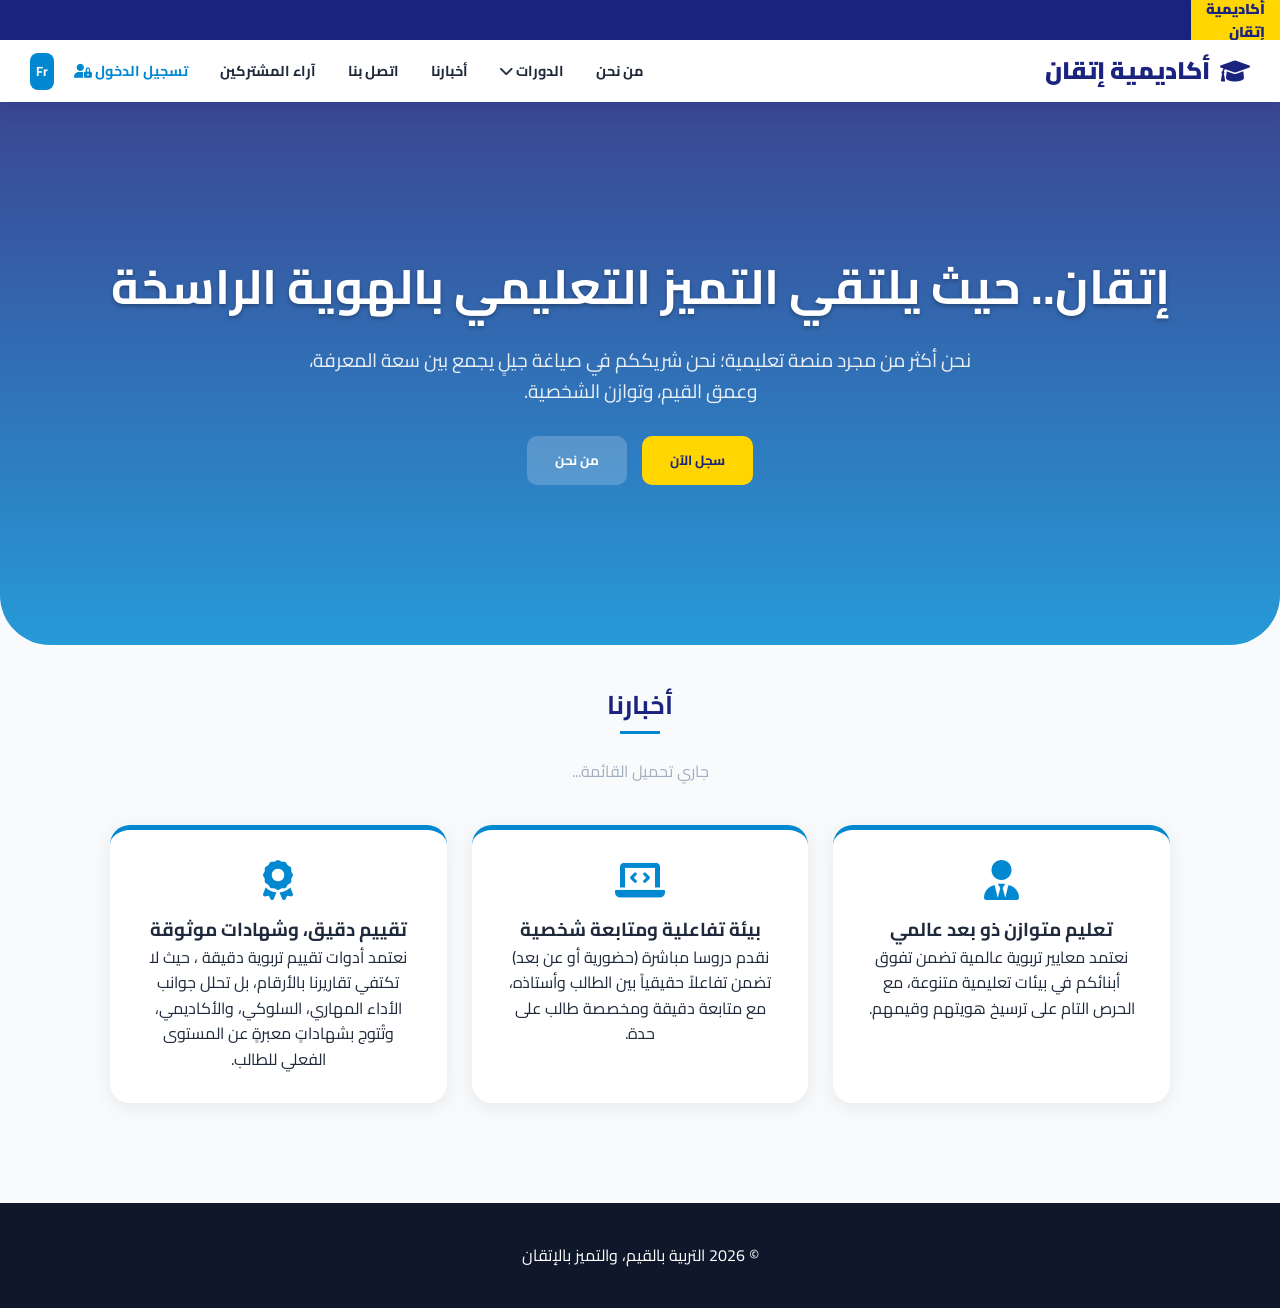
==== commit 9c9b1e53: "V13 V13" ====
--- a/index.html
+++ b/index.html
@@ -3,7 +3,7 @@
 <head>
     <meta charset="UTF-8">
     <meta name="viewport" content="width=device-width, initial-scale=1.0">
-    <title data-i18n="pageTitle">أكاديمية إتقان | المنصة التعليمية</title>
+    <title data-i18n="pageTitle"></title>
     
     <!-- Importing Premium Cairo Font and FontAwesome Icons -->
     <link href="https://fonts.googleapis.com/css2?family=Cairo:wght@400;600;700;900&display=swap" rel="stylesheet">
@@ -453,57 +453,54 @@
 <body>
 
     <div class="fixed-ticker">
-        <div class="ticker-label" data-i18n="logoText">أكاديمية إتقان</div>
-        <div class="ticker-text" data-i18n="heroSub">تعليم شرعي وأكاديمي بأساليب تقنية حديثة تجمع بين الأصالة والمعاصرة.</div>
+        <div class="ticker-label" data-i18n="logoText"></div>
+        <div class="ticker-text" data-i18n="heroSub"> </div>
     </div>
-
-    <header>
-        <nav class="navbar">
-            <div class="logo" onclick="navigateTo('home-page')">
-                <i class="fas fa-graduation-cap"></i> <span data-i18n="logoText">أكاديمية إتقان</span>
-            </div>
-
-            <div class="menu-toggle" id="menuToggleBtn">
-                <i class="fas fa-bars"></i>
-            </div>
-
-            <ul class="nav-links" id="nav-list">
-                <li><a onclick="closeMenu('about-page')" data-i18n="navAbout">التعريف</a></li>
-                <li class="dropdown">
-                    <a class="dropdown-btn"><span data-i18n="navCourses">الدورات</span> <i class="fas fa-chevron-down"></i></a>
-                    <ul class="dropdown-content">
-                        <li><a onclick="closeMenu('quran-page')" data-i18n="courseQuran">قسم القرآن الكريم</a></li>
-                        <li><a onclick="closeMenu('islamic-page')" data-i18n="courseIslamic">قسم الثقافة الإسلامية</a></li>
-                        <li><a onclick="closeMenu('arabic-page')" data-i18n="courseArabic">قسم اللغة العربية</a></li>
-                        <li><a onclick="closeMenu('skills-page')" data-i18n="courseSkills">قسم مهارات التواصل</a></li>
-                    </ul>
-                </li>
-                <li><a onclick="closeMenu('news-page')" data-i18n="navNews">أخبارنا</a></li>
-                <li><a onclick="closeMenu('contact-page')" data-i18n="navContact">اتصل بنا</a></li>
-                <li><a onclick="closeMenu('reviews-page')" data-i18n="navReviews">آراء المشتركين</a></li>
-                
-                <li id="navLoginLi">
-    <a onclick="closeMenu('teacher-login')" style="color: var(--secondary); font-weight: bold; cursor: pointer;">
-        <span data-i18n="navLogin">دخول المسجلين</span> <i class="fas fa-user-lock"></i>
-    </a>
-</li>
-
-<li id="navRegisterLi">
-    <a onclick="closeMenu('register-page')" class="btn btn-primary" style="color:white;" data-i18n="navRegister">التسجيل</a>
-</li>
-
-<li id="navWelcomeLi" style="display: none; align-items: center; justify-content: center;">
-    <div id="navUserWelcomeArea" style="background: rgba(230, 81, 0, 0.1); padding: 6px 14px; border-radius: 20px; border: 1px solid var(--secondary); display: flex; align-items: center; gap: 8px;">
+<!-- Header -->
+ <header>
+    <nav class="navbar">
+        <div class="logo" onclick="navigateTo('home-page')">
+            <i class="fas fa-graduation-cap"></i> <span data-i18n="logoText"></span>
         </div>
-</li>
-
-<li>
-    <button id="lang-toggle" class="btn" style="background: var(--secondary); color: white; border: none; padding: 6px 16px; cursor: pointer; border-radius: 8px;" onclick="switchLanguage()">Français</button>
-</li>
-            </ul>
-        </nav>
-    </header>
-
+
+        <div class="menu-toggle" id="menuToggleBtn">
+            <i class="fas fa-bars"></i>
+        </div>
+
+        <ul class="nav-links" id="nav-list">
+            <li><a onclick="closeMenu('about-page')" data-i18n="navAbout">التعريف</a></li>
+            <li class="dropdown">
+                <a class="dropdown-btn"><span data-i18n="navCourses">الدورات</span> <i class="fas fa-chevron-down"></i></a>
+                <ul class="dropdown-content">
+                    <li><a onclick="closeMenu('quran-page')" data-i18n="courseQuran">قسم القرآن الكريم</a></li>
+                    <li><a onclick="closeMenu('islamic-page')" data-i18n="courseIslamic">قسم الثقافة الإسلامية</a></li>
+                    <li><a onclick="closeMenu('arabic-page')" data-i18n="courseArabic">قسم اللغة العربية</a></li>
+                    <li><a onclick="closeMenu('skills-page')" data-i18n="courseSkills">قسم مهارات التواصل</a></li>
+                </ul>
+            </li>
+            <li><a onclick="closeMenu('news-page')" data-i18n="navNews">أخبارنا</a></li>
+            <li><a onclick="closeMenu('contact-page')" data-i18n="navContact">اتصل بنا</a></li>
+            <li><a onclick="closeMenu('reviews-page')" data-i18n="navReviews">آراء المشتركين</a></li>
+            
+            <li id="authNavLi">
+                <a id="authLink" onclick="closeMenu('auth-page')" style="color: var(--secondary); font-weight: bold; cursor: pointer;">
+                    <span id="authLinkText">تسجيل الدخول</span> <i class="fas fa-user-lock"></i>
+                </a>
+            </li>
+
+            <li id="navWelcomeLi" style="display: none; align-items: center; justify-content: center;">
+                <div id="navUserWelcomeArea" style="background: rgba(230, 81, 0, 0.1); padding: 6px 14px; border-radius: 20px; border: 1px solid var(--secondary); display: flex; align-items: center; gap: 8px;">
+                </div>
+            </li>
+
+            <li>
+                <button id="lang-toggle" class="btn" style="background: var(--secondary); color: white; border: none; padding: 6px 6px; cursor: pointer; border-radius: 8px;" onclick="switchLanguage()">Fr</button>
+            </li>
+        </ul>
+    </nav>
+</header>er>
+ <!--/Header-->
+ 
     <!-- TOAST PORT CONTAINER -->
     <div id="toast-container"></div>
 
@@ -564,14 +561,18 @@
                     <ul style="list-style: none; padding: 0; line-height: 2; text-align: start;">
                         <li data-i18n="quranTrack1">• حفظ القرآن الكريم للكبار والصغار.</li>
                         <li data-i18n="quranTrack2">• تصحيح التلاوة وإتقان مخارج الحروف.</li>
-                        <li data-i18n="quranTrack3">• دراسة أحكام التجويد (نظري وتطبيقي).</li>
-                        <li data-i18n="quranTrack4">• الإجازة بالسند المتصل إلى النبي ﷺ.</li>
+                        <li data-i18n="quranTrack3">• دراسة أحكام التجويد (نظري وتطبيقي).</li>                   
                     </ul>
                 </div>
 
                 <div class="card" style="border-inline-start: 5px solid #2b6cb0; background: #ebf8ff; padding: 20px; text-align: start;">
                     <h3 style="color: #2b6cb0; margin-bottom: 12px;"><i class="fas fa-clock"></i> <span data-i18n="studySystem">نظام الدراسة</span></h3>
-                    <p data-i18n="quranSystemText">نوفر حصصاً مرنة تناسب جميع الأوقات (صباحية ومسائية) عبر قاعات افتراضية تفاعلية، مع متابعة فردية لكل طالب.</p>
+					 <ul style="list-style: none; padding: 0; line-height: 2; text-align: start;">
+                        <li data-i18n="quranSystem1">• .</li>
+                        <li data-i18n="quranSystem2">• .</li>
+                        <li data-i18n="quranSystem3">• .</li>
+                       
+                    </ul>               
                 </div>
             </div>
 
@@ -822,6 +823,29 @@
         </section>
     </div>
     <!-- END HOME PAGE -->
+
+	<!-- START LOGIN -->
+	<section id="auth-page" class="page" style="display:none; padding: 40px 20px; text-align: center;">
+    <div class="auth-container" style="max-width: 400px; margin: auto; background: #fff; padding: 20px; border-radius: 10px; box-shadow: 0 4px 6px rgba(0,0,0,0.1);">
+        
+        <h2 id="authTitle">تسجيل الدخول إلى أكاديمية إتقان</h2>
+        <p>أدخل معلومات الاتصال</p>
+
+        <form id="authForm" onsubmit="return handleUnifiedLogin(event)">
+            <input type="email" id="loginUsername" placeholder="البريد الإلكتروني" required style="width: 100%; padding: 10px; margin: 10px 0;">
+            <input type="password" id="loginPassword" placeholder="الرمز السري" required style="width: 100%; padding: 10px; margin: 10px 0;">
+            
+            <button type="submit" id="mainSubmitBtn" class="btn btn-primary" style="width: 100%; padding: 10px;">دخول</button>
+        </form>
+
+        <div style="margin-top: 20px;">
+            <p id="authToggleText">ليس لديك حساب؟ <a href="javascript:void(0)" onclick="switchAuthMode('register')">فتح حساب جديد</a></p>
+            <p><a href="javascript:void(0)" onclick="switchAuthMode('forgot')">نسيت كلمة المرور؟</a></p>
+        </div>
+    </div>
+</section>
+			</section>
+	<!-- END LOGIN-->
 
     <!-- START REGISTER PAGE -->
     <div id="register-page" class="page-content">
@@ -1082,28 +1106,29 @@
         <p data-i18n="footerText">© 2026 جميع الحقوق محفوظة لأكاديمية إتقان التعليمية</p>
     </footer>
 
-    <!-- ========================================================================= -->
+    <!-- ========================== -->
     <!-- JAVASCRIPT LOGIC AND MULTI-LINGUAL SYSTEM (INTEGRATED FROM script.js)     -->
-    <!-- ========================================================================= -->
+    <!-- ========================== -->
    <script>
-    const SCRIPT_URL = "https://script.google.com/macros/s/AKfycbzrz1AdSqO2CnDyp369UiBM0Zm5AeXyediPM_zKW3jDET_1JxsRDUGWoC86BOMZ0aRl0A/exec";
-
+    const SCRIPT_URL = "https://script.google.com/macros/s/AKfycbxuuoBRCLjQsh_XEI3hyxRLMsmzeLE1dkzTn0vF8RgiMxPktswH-sFdW2ReI8VWW34-yQ/exec";
+
+// ==========================================
     const translations = {
       ar: {
-        pageTitle: "أكاديمية إتقان ",
+        pageTitle: "إتقان - التميز في التربية والقرآن واللغة العربية",
         logoText: "أكاديمية إتقان",
-        navAbout: "التعريف",
+        navAbout: "من نحن",
         navCourses: "الدورات",
-        courseQuran: "قسم القرآن الكريم",
-        courseIslamic: "قسم الثقافة الإسلامية",
-        courseArabic: "قسم اللغة العربية",
+        courseQuran: "القرآن الكريم",
+        courseIslamic: "الثقافة الإسلامية",
+        courseArabic: "اللغة العربية",
         courseSkills: "قسم مهارات التواصل",
         navNews: "أخبارنا",
         navContact: "اتصل بنا",
         navReviews: "آراء المشتركين",
         navLogin: "دخول المسجلين",
         navRegister: "التسجيل",
-        langToggle: "Français",
+        langToggle: "Fr",
         
         // قسم أخبارنا الجديد
         newsHeading: "أخبارنا",
@@ -1111,12 +1136,12 @@
         newsLink: "اقرأ المزيد من الأخبار...",
         
         // صفحة من نحن
-        aboutHeading: "اعرف بنا",
-        aboutDescription: "أكاديمية إتقان هي مؤسسة تعليمية متخصصة تسعى إلى تقديم محتوى تعليمي متميز في شتى العلوم. نحن نؤمن بأن الإتقان هو أساس النجاح، ولذلك نعمل على توفير بيئة تعليمية تفاعلية تجمع بين الجودة الأكاديمية والسهولة التقنية لتصل المعلومة إلى كل طالب علم أينما كان.",
+        aboutHeading: "من نحن",
+        aboutDescription: "أكاديمية إتقان ليست مجرد منصة، بل هي مسارٌ تربوي متكامل؛ تأسست لتكون مرجعاً للباحثين عن جودة التعليم وأصالة القيم. نؤمن بأن الإتقان هو مفتاح النجاح، لذا نسخر خبراتنا ومعاييرنا الأكاديمية لنبني شخصية الطالب، ونمنحه أدوات التميز في عالمٍ دائم التغير، أينما كان موقعه.",
         visionTitle: "رؤيتنا",
-        visionText: "أن نكون المنصة الأولى والرائدة في العالم العربي للتعليم المتقن والمؤصل.",
+        visionText: "أن نساهم في بناء جيلٍ متقنٍ لعلومه، متمسكٍ بقيمه، وقادرٍ على الحفاظ على هويته في ظل متغيرات العصر وتحدياته",
         missionTitle: "رسالتنا",
-        missionText: "تيسير سبل طلب العلم ونشره باستخدام أحدث الوسائل التكنولوجية المتاحة.",
+        missionText: "رسالتنا هي توفير إطار تربوي متكامل لأبنائكم، يجمع بين تحصيل المعارف الأساسية والأصيلة وترسيخ القيم الأخلاقية. ومن خلال تعليم القرآن الكريم، نسعى إلى إيقاظ مَلَكاتهم الروحية، وتعزيز ثقتهم بأنفسهم، وصياغة هويتهم في عالمٍ دائم التغير.",
 
         // صفحة القرآن
         quranTitle: "قسم القرآن الكريم",
@@ -1125,9 +1150,10 @@
         quranTrack1: "• حفظ القرآن الكريم للكبار والصغار.",
         quranTrack2: "• تصحيح التلاوة وإتقان مخارج الحروف.",
         quranTrack3: "• دراسة أحكام التجويد (نظري وتطبيقي).",
-        quranTrack4: "• الإجازة بالسند المتصل إلى النبي ﷺ.",
         studySystem: "نظام الدراسة",
-        quranSystemText: "نوفر حصصاً مرنة تناسب جميع الأوقات (صباحية ومسائية) عبر قاعات افتراضية تفاعلية، مع متابعة فردية لكل طالب.",
+		quranSystem1: "• حصص مرنة تناسب جميع الأوقات الصباحية والمسائية.",
+        quranSystem2: "• قاعات افتراضية تفاعلية، وأخرى حضورية.",
+        quranSystem3: "• متابعة فردية لكل طالب.",
         registerSectionBtn: "سجل الآن في هذا القسم",
 
         // صفحة العربية
@@ -1193,16 +1219,16 @@
         reviewCallBtn: "اضغط هنا لترك رأيك",
 
         // الرئيسية
-        heroTitle: "مرحباً بك في صرح \"إتقان\" العلمي",
-        heroSub: "تعليم شرعي وأكاديمي بأساليب تقنية حديثة تجمع بين الأصالة والمعاصرة.",
+        heroTitle: "إتقان.. حيث يلتقي التميز التعليمي بالهوية الراسخة",
+        heroSub: "نحن أكثر من مجرد منصة تعليمية؛ نحن شريككم في صياغة جيلٍ يجمع بين سعة المعرفة، وعمق القيم، وتوازن الشخصية.",
         heroRegisterBtn: "سجل الآن",
-        heroAboutBtn: "التعريف",
-        feature1Title: "نخبة المعلمين",
-        feature1Text: "خريجو كبار الجامعات الإسلامية.",
-        feature2Title: "بيئة تفاعلية",
-        feature2Text: "دروس مباشرة وحلقات نقاش.",
-        feature3Title: "شهادات معتمدة",
-        feature3Text: "توثيق رسمي لمسيرتك العلمية.",
+        heroAboutBtn: "من نحن",
+        feature1Title: "تعليم متوازن ذو بعد عالمي",
+        feature1Text: "نعتمد معايير تربوية عالمية تضمن تفوق أبنائكم في بيئات تعليمية متنوعة، مع الحرص التام على ترسيخ هويتهم وقيمهم.",
+        feature2Title: "بيئة تفاعلية ومتابعة شخصية",
+        feature2Text: "نقدم دروسا مباشرة (حضورية أو عن بعد) تضمن تفاعلاً حقيقياً بين الطالب وأستاذه، مع متابعة دقيقة ومخصصة  طالب على حدة.",
+        feature3Title: "تقييم دقيق، وشهادات موثوقة",
+        feature3Text: "نعتمد أدوات تقييم تربوية دقيقة ، حيث لا تكتفي تقاريرنا بالأرقام، بل تحلل جوانب الأداء المهاري، السلوكي، والأكاديمي، وتُتوج بشهاداتٍ معبرةٍ عن المستوى الفعلي للطالب.",
 
         // صفحة التسجيل
         regHeader: "طلب تسجيل طالب جديد",
@@ -1227,7 +1253,7 @@
         dashHeader: "لوحة رصد الدرجات",
         dashSelectStudent: "اختر الطالب",
         dashSaveBtn: "حفظ البيانات",
-        footerText: "© 2026 جميع الحقوق محفوظة لأكاديمية إتقان التعليمية",
+        footerText: "© 2026 التربية بالقيم، والتميز بالإتقان",
 
         // رسائل وتنبيهات برمجية
         enterNameAlert: "يرجى إدخال اسم الطالب",
@@ -1260,7 +1286,7 @@
         dir: "rtl"
       },
       fr: {
-        pageTitle: "Académie ETCAN | Espace de Tarbiya, du Coran et de la langue Arabe numérique",
+        pageTitle: "Académie ETCAN | Excellence dans la Tarbiya, le Coran et la langue Arabe numérique",
         logoText: "Académie ETCAN",
         navAbout: "Présentation",
         navCourses: "Cours",
@@ -1273,11 +1299,11 @@
         navReviews: "Témoignages",
         navLogin: "Accès Membres",
         navRegister: "S'inscrire",
-        langToggle: "العربية",
+        langToggle: "ع",
         
         // قسم أخبارنا بالفرنسية
         newsHeading: "Actualités",
-        newsHighlight: "🎉 Nous avons le plaisir d'annoncer l'ouverture des inscriptions pour la nouvelle session académique.",
+        newsHighlight: "🎉 Nous avons le plaisir d'annoncer l'ouverture des inscriptions pour la nouvelle année 2026/2027, Les place seront limitées, veuillez remplir le dossier d'inscription",
         newsLink: "Lire plus d'actualités...",
 
         // Qui sommes-nous
@@ -1289,7 +1315,7 @@
         missionText: "Faciliter l'accès à la science et sa diffusion par le biais des dernières innovations technologiques.",
 
         // Département Coran
-        quranTitle: "Département du Saint Coran",
+        quranTitle: "Saint Coran",
         quranSub: "Une attention particulière à la mémorisation, au Tajwid et à la récitation du Livre d'Allah",
         availableTracks: "Filières Disponibles",
         quranTrack1: "• Mémorisation du Saint Coran pour adultes et enfants.",
@@ -1297,11 +1323,13 @@
         quranTrack3: "• Étude théorique et pratique des règles du Tajwid.",
         quranTrack4: "• Obtention d'une Ijazah avec chaîne de transmission (Sanad) liée au Prophète ﷺ.",
         studySystem: "Système d'Études",
-        quranSystemText: "Nous offrons des séances d'apprentissage flexibles adaptées à tous les emplois du temps (matin et soir) via des classes virtuelles interactives, avec un suivi rigoureux et individuel de chaque apprenant.",
+       quranSystem1: "• Horaires flexibles adaptés à toutes vos disponibilités, matin et soir.",
+		quranSystem2: "• Salles de classe virtuelles interactives et sessions en présentiel.",
+		quranSystem3: "• Suivi personnalisé pour chaque étudiant.",
         registerSectionBtn: "S'inscrire dans ce département",
 
         // Département Arabe
-        arabicTitle: "Département de Langue Arabe",
+        arabicTitle: "Langue Arabe",
         arabicSub: "La langue arabe.. Identité, culture et maîtrise",
         arabicTrack1Title: "L'Arabe pour Enfants",
         arabicTrack1Text: "Enseignement de l'alphabet, de la lecture et de l'écriture grâce à des méthodes ludiques basées sur le conte et le jeu.",
@@ -1435,6 +1463,7 @@
         window.currentLang = localStorage.getItem('selectedLang') || 'ar';
     }
 
+// ==========================================
     function applyTranslations(lang) {
         try {
             if (!translations || !translations[lang]) return;
@@ -1465,12 +1494,136 @@
         }
     }
 
+// ==========================================
     function switchLanguage() {
         window.currentLang = (window.currentLang === 'ar') ? 'fr' : 'ar';
         localStorage.setItem('selectedLang', window.currentLang);
         applyTranslations(window.currentLang);
     }
 	
+
+// =========سكربت إدارة أكاديمية إتقان - النظام الموحد
+
+// 1. التهيئة عند التحميل
+document.addEventListener('DOMContentLoaded', () => {
+    if (typeof WEB_APP_URL === 'undefined' && typeof SCRIPT_URL !== 'undefined') {
+        window.WEB_APP_URL = SCRIPT_URL;
+    }
+    applyTranslations(window.currentLang);
+});
+
+window.onload = function() {
+    const savedName = localStorage.getItem('userName');
+    if (savedName) handleLoginUIEffects("teacher", savedName);
+};
+
+// 2. إدارة الواجهة الموحدة (Auth Mode)
+function switchAuthMode(mode) {
+    const title = document.getElementById('authTitle');
+    const authBtnText = document.getElementById('authLinkText'); 
+    const submitBtn = document.getElementById('mainSubmitBtn'); 
+    const toggleText = document.getElementById('authToggleText');
+
+    if (mode === 'register') {
+        title.innerText = "فتح حساب جديد في أكاديمية إتقان";
+        authBtnText.innerText = "تسجيل جديد";
+        submitBtn.innerText = "تسجيل";
+        toggleText.innerHTML = 'لديك حساب؟ <a href="javascript:void(0)" onclick="switchAuthMode(\'login\')">دخول</a>';
+    } else if (mode === 'login') {
+        title.innerText = "تسجيل الدخول إلى أكاديمية إتقان";
+        authBtnText.innerText = "تسجيل الدخول";
+        submitBtn.innerText = "دخول";
+        toggleText.innerHTML = 'ليس لديك حساب؟ <a href="javascript:void(0)" onclick="switchAuthMode(\'register\')">فتح حساب جديد</a>';
+    } else if (mode === 'forgot') {
+        title.innerText = "استعادة كلمة المرور";
+        authBtnText.innerText = "استعادة";
+        submitBtn.innerText = "إرسال رابط الاستعادة";
+    }
+}
+
+// 3. دالة الدخول الموحد (تم إصلاح المتغيرات هنا)
+async function handleUnifiedLogin(event) {
+    if (event) event.preventDefault();
+
+    const userInput = document.getElementById('loginUsername');
+    const passInput = document.getElementById('loginPassword');
+    
+    if (!userInput.value || !passInput.value) {
+        alert("يرجى إدخال اسم المستخدم وكلمة المرور");
+        return false;
+    }
+
+    const usernameValue = userInput.value.trim();
+    const passwordValue = passInput.value.trim();
+
+    fetch(SCRIPT_URL, {
+        method: 'POST',
+        headers: { 'Content-Type': 'text/plain;charset=utf-8' },
+        body: JSON.stringify({
+            action: "unifiedLogin",
+            username: usernameValue, // استخدام المتغير الصحيح
+            password: passwordValue  // استخدام المتغير الصحيح
+        })
+    })
+    .then(res => res.json())
+    .then(data => {
+        if (data.success) {
+            localStorage.setItem('userName', data.name);
+            handleLoginUIEffects(data.role, data.name);
+            showPage(data.role === 'teacher' ? 'teacher-dashboard' : 'parent-dashboard');
+        } else {
+            alert("خطأ: " + (data.message || "بيانات الدخول غير صحيحة"));
+        }
+    })
+    .catch(err => console.error("خطأ الاتصال:", err));
+}
+
+// 4. التأثيرات البصرية بعد الدخول
+function handleLoginUIEffects(userRole, userName) {
+    const authLi = document.getElementById('authNavLi'); 
+    const welcomeLi = document.getElementById('navWelcomeLi');
+    const welcomeArea = document.getElementById('navUserWelcomeArea'); 
+
+    if (authLi) authLi.style.display = 'none';
+    if (welcomeLi && welcomeArea) {
+        welcomeArea.innerHTML = `
+            <span style="color: var(--secondary);">أهلاً: ${userName}</span>
+            <span onclick="location.reload()" style="color:red; cursor:pointer;">[خروج]</span>
+        `;
+        welcomeLi.style.display = 'flex';
+    }
+    
+    if (userRole === "teacher") fetchTeacherDashboardData(userName);
+}
+
+// 5. إدارة الصفحات
+function showPage(pageId) {
+    document.querySelectorAll('.page').forEach(p => p.style.display = 'none');
+    document.querySelectorAll('.page-content').forEach(p => p.style.display = 'none');
+    
+    const target = document.getElementById(pageId);
+    if (target) target.style.display = 'block';
+}
+
+// ... (باقي الدوال الخاصة بك: fetchTeacherDashboardData, saveFromWeb, navigateTo .. إلخ، تبقى كما هي دون تغيير)
+
+
+
+
+
+
+// دالة بسيطة لضبط الزر عند تحميل الصفحة
+function initNavbar() {
+    const loginText = document.getElementById('loginText');
+    const isLogged = checkUserSession(); // وظيفة تتحقق إذا كان المستخدم مسجلاً أم لا
+
+    if (isLogged) {
+        loginText.innerText = "لوحة التحكم"; // هنا يتغير الاسم تلقائياً
+        // يمكنك أيضاً تغيير الوظيفة عند الضغط
+    } else {
+        loginText.innerText = "دخول المسجلين"; // الحالة الافتراضية
+    }
+}
 // دالة إظهار وإخفاء كلمة المرور عند الضغط على العين
 function togglePasswordVisibility() {
     const passwordInput = document.getElementById('loginPassword');
@@ -1489,73 +1642,26 @@
 }
 
 // ==========================================
-// 3. دالة الدخول الموحد والربط الذكي مع الشيت
-// ==========================================
-function handleUnifiedLogin(event) {
-    // 1. منع النموذج من إعادة تحديث الصفحة وإظهار البيانات في الرابط العلوي
-    if (event && event.preventDefault) {
-        event.preventDefault(); 
-    } else if (window.event) {
-        window.event.returnValue = false;
+function toggleLoginUI(isLoggedIn) {
+    const loginLink = document.getElementById('loginLink');
+    const loginText = document.getElementById('loginText');
+    const loginLi = document.getElementById('navLoginLi');
+    const registerLi = document.getElementById('navRegisterLi');
+
+    if (isLoggedIn) {
+        // حالة: المستخدم مسجل دخول
+        loginText.innerText = "لوحة التحكم";
+        loginLink.onclick = function() { showPage('teacher-dashboard'); };
+        registerLi.style.display = 'none'; // إخفاء زر التسجيل
+    } else {
+        // حالة: المستخدم زائر (الوضع الافتراضي)
+        loginText.innerText = "دخول / تسجيل";
+        loginLink.onclick = function() { showPage('teacher-login'); };
+        registerLi.style.display = 'block';
     }
-
-    // جلب قيم المدخلات من الفورم عندك (تأكد من مطابقة المعرفات لـ username و password)
-    const userInput = document.getElementById('username') || document.getElementById('loginUsername');
-    const passInput = document.getElementById('password') || document.getElementById('loginPassword');
-    
-    if (!userInput || !passInput) {
-        alert("خطأ: لم يتم العثور على حقول إدخال اسم المستخدم أو كلمة المرور في الـ HTML");
-        return false;
-    }
-
-    const usernameValue = userInput.value.trim();
-    const passwordValue = passInput.value.trim();
-
-    if (!usernameValue || !passwordValue) {
-        alert("يرجى إدخال اسم المستخدم وكلمة المرور");
-        return false;
-    }
-
-    // 2. إرسال طلب POST آمن ونظيف إلى الرابط الموحد الخاص بك
-    fetch(SCRIPT_URL, {
-        method: 'POST',
-        body: JSON.stringify({
-            action: "unifiedLogin",
-            username: usernameValue,
-            password: passwordValue
-        })
-    })
-    .then(res => res.json())
-    .then(data => {
-        // تأكد من أن السيرفر يرسل { success: true, role: "teacher", name: "أحمد" } مثلاً
-        if (data.success || data.status === "success") {
-            alert("تم تسجيل الدخول بنجاح! 🌸");
-            
-            // استخدام الاسم القادم من السيرفر أو الاسم الذي أدخله المعلم
-            const finalName = data.name || usernameValue;
-            
-            // تشغيل دالة إخفاء الأزرار وجلب التلاميذ تلقائياً دفعة واحدة!
-            handleLoginUIEffects("teacher", finalName);
-            
-            // الانتقال إلى لوحة تحكم المعلم وإخفاء صفحة الدخول
-            if(typeof showPage === "function") {
-                showPage('teacher-dashboard'); // أو الطريقة المعتمدة عندك للتنقل
-            } else {
-                document.getElementById('teacher-dashboard').style.display = 'block';
-                const loginPage = document.getElementById('teacher-login') || document.getElementById('login-page');
-                if (loginPage) loginPage.style.display = 'none';
-            }
-        } else {
-            alert("خطأ: " + (data.message || "اسم المستخدم أو كلمة المرور غير صحيحة"));
-        }
-    })
-    .catch(err => {
-        console.error("خطأ المنظومة الجذري:", err);
-        alert("فشل الاتصال بسبب حماية المتصفح المحلية (CORS). يرجى تشغيل الموقع عبر Live Server أو رفعه على Netlify المستضيف للأكاديمية ليعمل فوراً.");
-    });
-
-    return false;
-}// دالة جلب البيانات لملء قائمة التلاميذ المنسدلة للأساتذة
+}
+
+// دالة جلب البيانات لملء قائمة التلاميذ المنسدلة للأساتذة
 function fetchTeacherDashboardData(teacherName) {
     const currentUrl = typeof WEB_APP_URL !== 'undefined' ? WEB_APP_URL : SCRIPT_URL;
     const url = `${currentUrl}?action=getTeacherDashboardData&teacherName=${encodeURIComponent(teacherName)}`;
@@ -1587,18 +1693,10 @@
     .catch(err => console.error("خطأ أثناء تحديث قائمة الطلاب:", err));
 }
 
-// تشغيل النظام فور تحميل الصفحة
-document.addEventListener('DOMContentLoaded', () => {
-    // التأكد من مواءمة التسمية الموحدة للرابط في نطاق الجلوبال
-    if (typeof WEB_APP_URL === 'undefined' && typeof SCRIPT_URL !== 'undefined') {
-        window.WEB_APP_URL = SCRIPT_URL;
-    }
-    applyTranslations(window.currentLang);
-});
 // ==========================================
+
 // 4. نظام التنقل وإدارة المحتوى واللوحات
 // ==========================================
-
 function navigateTo(pageId) {
     const pages = document.querySelectorAll('.page-content');
     pages.forEach(page => {
@@ -1937,8 +2035,6 @@
 
 // ==========================================
 // 7. إدارة القوائم المنسدلة العامة للأزرار والأحداث
-// ==========================================
-
 const dropdownBtns = document.querySelectorAll('.dropdown-btn');
 dropdownBtns.forEach(btn => {
     btn.addEventListener('click', function(e) {
@@ -1960,53 +2056,6 @@
     });
 });
 
-window.addEventListener('click', function(event) {
-    if (event.target.matches('.dropdown-btn') || event.target.matches('.menu-toggle') || event.target.closest('.menu-toggle')) {
-        return;
-    }
-
-    document.querySelectorAll('.dropdown-content').forEach(content => content.classList.remove('show'));
-    document.querySelectorAll('.dropdown').forEach(d => d.classList.remove('active'));
-    
-    const navList = document.getElementById('nav-list');
-    if (navList && navList.classList.contains('active')) {
-        navList.classList.remove('active');
-    }
-});
-
-// ==========================================
-// 1. إخفاء أزرار الدخول والتسجيل عند تسجيل الدخول
-// ==========================================
-function handleLoginUIEffects(userRole, userName) {
-    const loginLi = document.getElementById('navLoginLi'); 
-    const registerLi = document.getElementById('navRegisterLi');
-    const welcomeLi = document.getElementById('navWelcomeLi');
-    const welcomeArea = document.getElementById('navUserWelcomeArea'); 
-
-    if (loginLi) loginLi.style.display = 'none';
-    if (registerLi) registerLi.style.display = 'none';
-
-    if (welcomeLi && welcomeArea) {
-        welcomeArea.innerHTML = `
-            <span style="color: var(--secondary); font-weight: bold; font-size: 14px;">مرحباً بك: ${userName} 🌸</span>
-            <span onclick="location.reload()" style="color: #ef4444; cursor: pointer; font-size: 11px; font-weight: bold; margin-right: 6px; border-right: 1px solid #ccc; padding-right: 6px;">[خروج]</span>
-        `;
-        welcomeLi.style.display = 'flex'; 
-    }
-    
-    const dashboardTeacherNameSpan = document.getElementById('displayTeacherName');
-    if (dashboardTeacherNameSpan) {
-        dashboardTeacherNameSpan.innerText = userName;
-    }
-
-    // 👇 🔥 هنا التطبيق السحري والذكي للسطرين الفوق! 🔥 👇
-    // بمجرد نجاح تأثيرات الدخول، نقوم بتشغيل جلب التلاميذ للأستاذ الحالي تلقائياً
-    if (userRole === "teacher" || userRole === "معلم") {
-        setupStudentSelectorLogic(userName);
-        calculateTimeline(); // لتصفير وتجهيز التوقيت على رقم 5 تلقائياً
-    }
-}
-// ==========================================
 // 2. تحديث التوقيت التلقائي بفارق 12 دقيقة لكل نشاط
 // ==========================================
 function calculateTimeline() {
@@ -2052,12 +2101,18 @@
     
     // تحويل الطلب الأول إلى POST لجلب أسماء التلاميذ
     fetch(SCRIPT_URL, {
-        method: 'POST',
-        body: JSON.stringify({
-            action: "getTeacherStudents",
-            teacher: currentTeacherName
-        })
-    })
+  method: 'POST',
+  mode: 'cors',         // 👈 إجبار المتصفح على السماح بالاتصال المتبادل
+  redirect: 'follow',   // 👈 تفعيل تتبع الروابط البديلة التي يولدها جوجل تلقائياً
+  headers: {
+    'Content-Type': 'text/plain;charset=utf-8'
+  },
+  body: JSON.stringify({
+    action: "unifiedLogin",
+    username: username, 
+    password: password  
+  })
+})
     .then(res => res.json())
     .then(studentsList => {
         selector.innerHTML = '<option value="">-- اختر التلميذ --</option>';
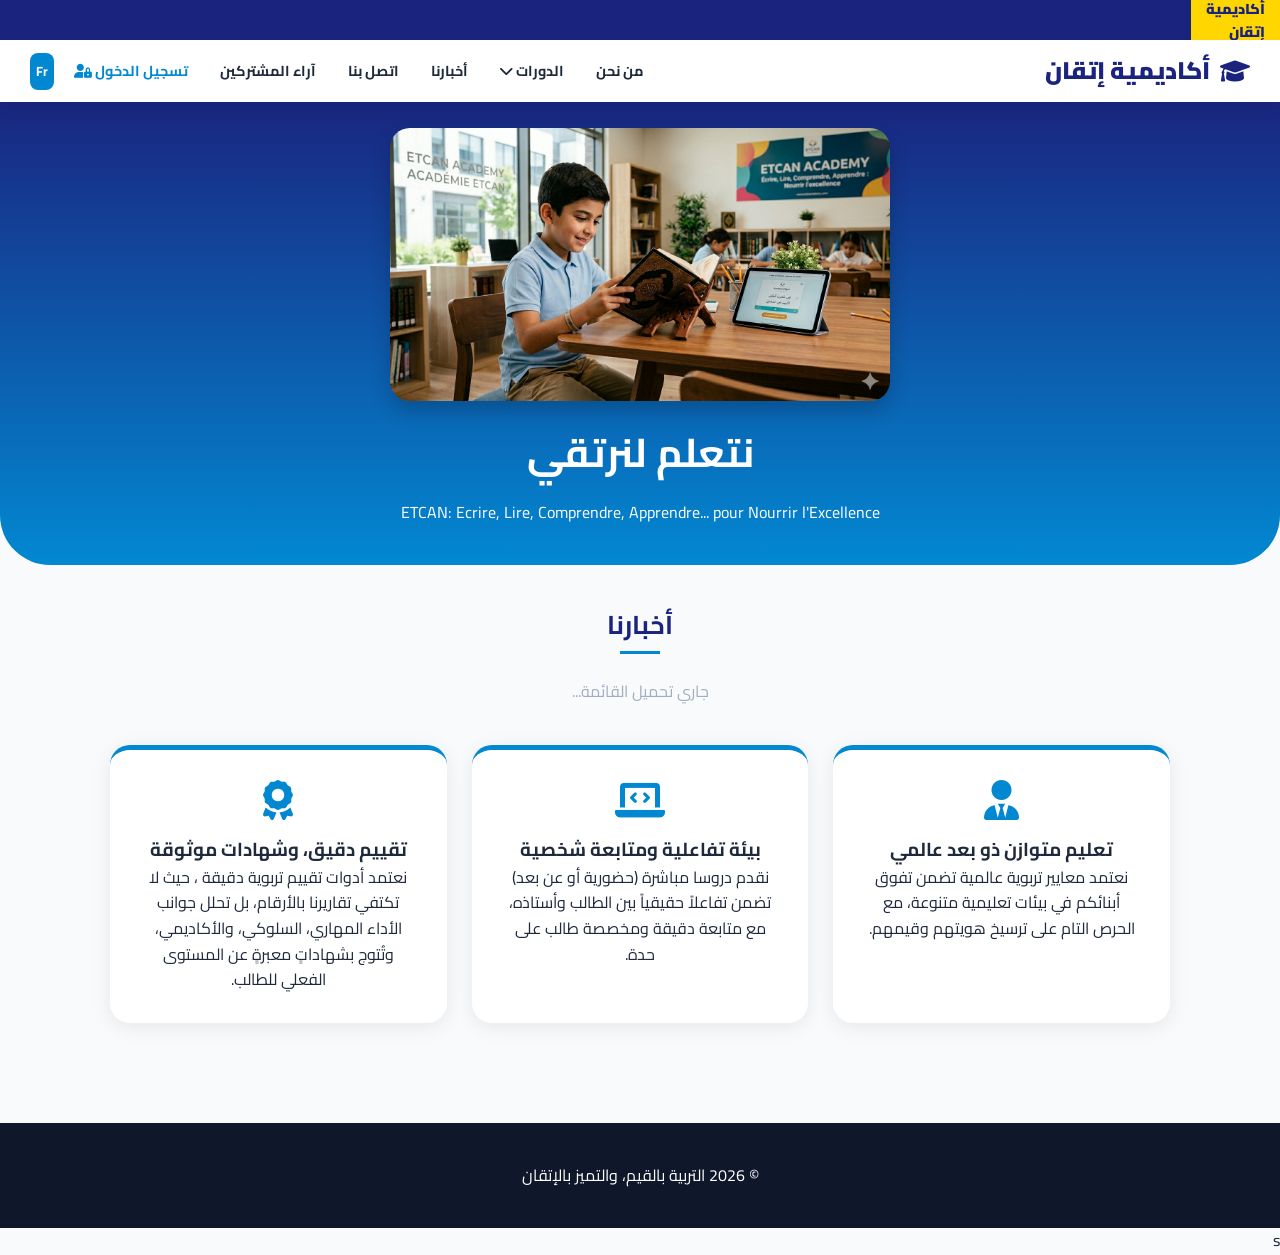
==== commit 90eac605: "Replace old file with three new files" ====
--- a/index.html
+++ b/index.html
@@ -1,2272 +1,671 @@
-<!DOCTYPE html>
-<html lang="ar" dir="rtl">
-<head>
-    <meta charset="UTF-8">
-    <meta name="viewport" content="width=device-width, initial-scale=1.0">
-    <title data-i18n="pageTitle"></title>
-    
-    <!-- Importing Premium Cairo Font and FontAwesome Icons -->
-    <link href="https://fonts.googleapis.com/css2?family=Cairo:wght@400;600;700;900&display=swap" rel="stylesheet">
-    <link rel="stylesheet" href="https://cdnjs.cloudflare.com/ajax/libs/font-awesome/6.0.0/css/all.min.css">
-
-    <style>
-        :root {
-            --primary: #1a237e;
-            --secondary: #0288d1;
-            --accent: #ffd600;
-            --white: #ffffff;
-            --bg-light: #f8fafc;
-            --text-dark: #1e293b;
-            --text-muted: #64748b;
-            --success: #10b981;
-            --danger: #ef4444;
-            --shadow: 0 4px 20px rgba(0,0,0,0.08);
-            --transition: all 0.3s cubic-bezier(0.4, 0, 0.2, 1);
-        }
-
-        * { 
-            box-sizing: border-box; 
-            margin: 0; 
-            padding: 0; 
-            font-family: 'Cairo', system-ui, -apple-system, BlinkMacSystemFont, "Segoe UI", Roboto, sans-serif; 
-            scroll-behavior: smooth; 
-        }
-
-        body { 
-            background-color: var(--bg-light); 
-            color: var(--text-dark); 
-            line-height: 1.6; 
-            overflow-x: hidden; 
-        }
-
-        /* Styling Header & Navigation Bar */
-        header { 
-            background: var(--white); 
-            box-shadow: var(--shadow); 
-            position: sticky; 
-            top: 40px; /* Spacing for the fixed top ticker */
-            z-index: 1000; 
-            transition: var(--transition); 
-            width: 100%;
-        }
-
-        .navbar { 
-            width: 100%;
-            max-width: 100%; 
-            margin: 0; 
-            padding: 12px 30px; 
-            display: flex; 
-            justify-content: space-between; 
-            align-items: center; 
-            position: relative;
-            flex-wrap: nowrap;
-        }
-
-        .logo { 
-            font-size: 1.5rem; 
-            font-weight: 900; 
-            color: var(--primary); 
-            text-decoration: none; 
-            cursor: pointer; 
-            display: flex; 
-            align-items: center; 
-            gap: 10px; 
-            white-space: nowrap;
-        }
-
-        .nav-links { 
-            display: flex; 
-            list-style: none; 
-            gap: 8px; 
-            align-items: center; 
-            flex-wrap: nowrap;
-        }
-
-        .nav-links a { 
-            text-decoration: none; 
-            color: var(--text-dark); 
-            font-weight: 700; 
-            padding: 8px 12px; 
-            border-radius: 6px; 
-            transition: var(--transition); 
-            cursor: pointer; 
-            font-size: 0.9rem;
-            white-space: nowrap;
-        }
-
-        .nav-links a:hover { 
-            background: rgba(2, 136, 209, 0.1); 
-            color: var(--secondary); 
-        }
-
-        .menu-toggle { 
-            display: none; 
-            font-size: 1.5rem; 
-            cursor: pointer; 
-            color: var(--primary); 
-            padding: 5px;
-        }
-
-        .dropdown { 
-            position: relative; 
-        }
-
-        .dropdown-content {
-            display: none;
-            position: absolute;
-            top: 100%;
-            background: var(--white);
-            min-width: 220px;
-            box-shadow: var(--shadow);
-            border-radius: 10px;
-            padding: 10px 0;
-            z-index: 3000;
-            border: 1px solid #f1f5f9;
-        }
-
-        html[dir="rtl"] .dropdown-content { 
-            right: 0; 
-            left: auto; 
-        }
-
-        html[dir="ltr"] .dropdown-content { 
-            left: 0; 
-            right: auto; 
-        }
-
-        .dropdown-content li { 
-            list-style: none; 
-        }
-
-        .dropdown-content a { 
-            display: block; 
-            border-radius: 0; 
-            padding: 10px 20px; 
-            text-align: start;
-        }
-
-        @media (min-width: 992px) {
-            .dropdown-content {
-                position: absolute; 
-            }
-            .dropdown:hover .dropdown-content { 
-                display: block !important; 
-            }
-        }
-
-        @media screen and (max-width: 991px) {
-            .menu-toggle { 
-                display: block; 
-            }
-            .nav-links {
-                display: none;
-                flex-direction: column;
-                position: absolute;
-                top: 100%; 
-                left: 15px; 
-                right: 15px;
-                background: var(--white);
-                box-shadow: var(--shadow);
-                border-radius: 15px;
-                padding: 20px;
-                gap: 5px;
-                flex-wrap: wrap;
-                z-index: 2000;
-            }
-            .nav-links.active { 
-                display: flex; 
-                animation: fadeIn 0.3s ease; 
-            }
-            .dropdown-content { 
-                position: static; 
-                box-shadow: none; 
-                width: 100%; 
-                background: #f8fafc; 
-            }
-            .dropdown.active .dropdown-content { 
-                display: block; 
-            }
-        }
-
-        .dropdown-content.show {
-            display: block !important;
-        }
-
-        .page-content { 
-            display: none; 
-            min-height: 80vh; 
-            animation: fadeIn 0.5s ease forwards; 
-        }
-
-        .page-active { 
-            display: block; 
-        }
-
-        @keyframes fadeIn { 
-            from { 
-                opacity: 0; 
-                transform: translateY(15px); 
-            } 
-            to { 
-                opacity: 1; 
-                transform: translateY(0); 
-            } 
-        }
-
-        .hero { 
-            background: linear-gradient(rgba(26, 35, 126, 0.85), rgba(2, 136, 209, 0.85)), 
-                        url('https://images.unsplash.com/photo-1524178232363-1fb2b075b655?auto=format&fit=crop&w=1200&q=80') center/cover; 
-            color: white; 
-            padding: 120px 20px; 
-            text-align: center; 
-            border-radius: 0 0 50px 50px; 
-            margin-bottom: 40px; 
-        }
-
-        .hero h1 { 
-            font-size: 3rem; 
-            margin-bottom: 20px; 
-            text-shadow: 0 2px 4px rgba(0,0,0,0.3); 
-        }
-
-        .hero p { 
-            font-size: 1.2rem; 
-            max-width: 700px; 
-            margin: 0 auto 30px; 
-            opacity: 0.9; 
-        }
-
-        .container { 
-            max-width: 1100px; 
-            margin: 0 auto; 
-            padding: 40px 20px; 
-        }
-
-        .btn { 
-            padding: 12px 28px; 
-            border-radius: 10px; 
-            font-weight: bold; 
-            cursor: pointer; 
-            border: none; 
-            transition: var(--transition); 
-            text-decoration: none; 
-            display: inline-flex; 
-            align-items: center; 
-            gap: 8px; 
-            justify-content: center; 
-        }
-
-        .btn-primary { 
-            background: var(--primary); 
-            color: white; 
-        }
-
-        .btn-primary:hover { 
-            background: #121858; 
-            transform: translateY(-2px); 
-        }
-
-        .btn-accent { 
-            background: var(--accent); 
-            color: var(--primary); 
-        }
-
-        .btn-accent:hover { 
-            filter: brightness(1.1); 
-            transform: translateY(-2px); 
-        }
-
-        .grid { 
-            display: grid; 
-            grid-template-columns: repeat(auto-fit, minmax(280px, 1fr)); 
-            gap: 25px; 
-        }
-
-        .card { 
-            background: white; 
-            padding: 30px; 
-            border-radius: 20px; 
-            box-shadow: var(--shadow); 
-            text-align: center; 
-            transition: var(--transition); 
-            border-top: 5px solid var(--secondary); 
-        }
-
-        .card:hover { 
-            transform: translateY(-10px); 
-        }
-
-        .card i { 
-            font-size: 2.5rem; 
-            color: var(--secondary); 
-            margin-bottom: 15px; 
-        }
-
-        .form-panel { 
-            background: white; 
-            padding: 35px; 
-            border-radius: 25px; 
-            box-shadow: 0 15px 40px rgba(0,0,0,0.1); 
-            max-width: 600px; 
-            margin: 0 auto; 
-        }
-
-        .form-group { 
-            margin-bottom: 20px; 
-            text-align: start; 
-        }
-
-        .form-group label { 
-            display: block; 
-            margin-bottom: 8px; 
-            font-weight: 700; 
-            color: var(--primary); 
-        }
-
-        .form-group input, .form-group select { 
-            width: 100%; 
-            padding: 14px; 
-            border: 2px solid #e2e8f0; 
-            border-radius: 10px; 
-            font-size: 1rem; 
-            transition: var(--transition); 
-        }
-
-        .form-group input:focus { 
-            border-color: var(--secondary); 
-            outline: none; 
-            box-shadow: 0 0 0 4px rgba(2, 136, 209, 0.1); 
-        }
-
-        .loader { 
-            display: none; 
-            width: 20px; 
-            height: 20px; 
-            border: 3px solid #f3f3f3; 
-            border-top: 3px solid var(--primary); 
-            border-radius: 50%; 
-            animation: spin 1s linear infinite; 
-            margin-inline-start: 10px;
-        }
-
-        @keyframes spin { 
-            0% { transform: rotate(0deg); } 
-            100% { transform: rotate(360deg); } 
-        }
-
-        /* Styling Top Marquee Ticker */
-        .fixed-ticker {
-            background: var(--primary);
-            color: white;
-            height: 40px;
-            display: flex;
-            align-items: center;
-            position: fixed;
-            top: 0;
-            width: 100%;
-            z-index: 1001;
-            overflow: hidden;
-            font-size: 0.9rem;
-        }
-
-        .ticker-label { 
-            background: var(--accent); 
-            color: var(--primary); 
-            padding: 0 15px; 
-            font-weight: 900; 
-            z-index: 2; 
-            height: 100%; 
-            display: flex; 
-            align-items: center; 
-            box-shadow: 4px 0 10px rgba(0,0,0,0.15);
-        }
-
-        .ticker-text { 
-            white-space: nowrap; 
-            display: inline-block;
-            padding-inline-start: 100%;
-        }
-
-        html[dir="rtl"] .ticker-text {
-            animation: ticker-rtl 25s linear infinite;
-        }
-
-        html[dir="ltr"] .ticker-text {
-            animation: ticker-ltr 25s linear infinite;
-        }
-
-        @keyframes ticker-rtl { 
-            0% { transform: translate3d(0, 0, 0); } 
-            100% { transform: translate3d(-100%, 0, 0); } 
-        }
-
-        @keyframes ticker-ltr { 
-            0% { transform: translate3d(0, 0, 0); } 
-            100% { transform: translate3d(100%, 0, 0); } 
-        }
-
-        /* PREMIUM TOAST NOTIFICATION STYLING */
-        #toast-container {
-            position: fixed;
-            top: 50px;
-            left: 50%;
-            transform: translateX(-50%);
-            z-index: 9999;
-            display: flex;
-            flex-direction: column;
-            gap: 10px;
-            width: 90%;
-            max-width: 400px;
-        }
-
-        .toast-msg {
-            background: #1e293b;
-            color: white;
-            padding: 16px 20px;
-            border-radius: 12px;
-            box-shadow: 0 10px 25px rgba(0,0,0,0.15);
-            display: flex;
-            align-items: center;
-            gap: 12px;
-            font-weight: 700;
-            animation: slideDown 0.3s cubic-bezier(0.4, 0, 0.2, 1) forwards;
-            border-inline-start: 6px solid var(--secondary);
-        }
-
-        .toast-success { border-inline-start-color: var(--success); }
-        .toast-danger { border-inline-start-color: var(--danger); }
-
-        @keyframes slideDown {
-            from { opacity: 0; transform: translateY(-20px); }
-            to { opacity: 1; transform: translateY(0); }
-        }
-
-        footer { 
-            background: #0f172a; 
-            color: white; 
-            padding: 40px 20px; 
-            text-align: center; 
-            margin-top: 60px; 
-        }
-    </style>
-</head>
-<body>
-
-    <div class="fixed-ticker">
-        <div class="ticker-label" data-i18n="logoText"></div>
-        <div class="ticker-text" data-i18n="heroSub"> </div>
-    </div>
-<!-- Header -->
- <header>
-    <nav class="navbar">
-        <div class="logo" onclick="navigateTo('home-page')">
-            <i class="fas fa-graduation-cap"></i> <span data-i18n="logoText"></span>
-        </div>
-
-        <div class="menu-toggle" id="menuToggleBtn">
-            <i class="fas fa-bars"></i>
-        </div>
-
-        <ul class="nav-links" id="nav-list">
-            <li><a onclick="closeMenu('about-page')" data-i18n="navAbout">التعريف</a></li>
-            <li class="dropdown">
-                <a class="dropdown-btn"><span data-i18n="navCourses">الدورات</span> <i class="fas fa-chevron-down"></i></a>
-                <ul class="dropdown-content">
-                    <li><a onclick="closeMenu('quran-page')" data-i18n="courseQuran">قسم القرآن الكريم</a></li>
-                    <li><a onclick="closeMenu('islamic-page')" data-i18n="courseIslamic">قسم الثقافة الإسلامية</a></li>
-                    <li><a onclick="closeMenu('arabic-page')" data-i18n="courseArabic">قسم اللغة العربية</a></li>
-                    <li><a onclick="closeMenu('skills-page')" data-i18n="courseSkills">قسم مهارات التواصل</a></li>
-                </ul>
-            </li>
-            <li><a onclick="closeMenu('news-page')" data-i18n="navNews">أخبارنا</a></li>
-            <li><a onclick="closeMenu('contact-page')" data-i18n="navContact">اتصل بنا</a></li>
-            <li><a onclick="closeMenu('reviews-page')" data-i18n="navReviews">آراء المشتركين</a></li>
-            
-            <li id="authNavLi">
-                <a id="authLink" onclick="closeMenu('auth-page')" style="color: var(--secondary); font-weight: bold; cursor: pointer;">
-                    <span id="authLinkText">تسجيل الدخول</span> <i class="fas fa-user-lock"></i>
-                </a>
-            </li>
-
-            <li id="navWelcomeLi" style="display: none; align-items: center; justify-content: center;">
-                <div id="navUserWelcomeArea" style="background: rgba(230, 81, 0, 0.1); padding: 6px 14px; border-radius: 20px; border: 1px solid var(--secondary); display: flex; align-items: center; gap: 8px;">
-                </div>
-            </li>
-
-            <li>
-                <button id="lang-toggle" class="btn" style="background: var(--secondary); color: white; border: none; padding: 6px 6px; cursor: pointer; border-radius: 8px;" onclick="switchLanguage()">Fr</button>
-            </li>
-        </ul>
-    </nav>
-</header>er>
- <!--/Header-->
- 
-    <!-- TOAST PORT CONTAINER -->
-    <div id="toast-container"></div>
-
-    <!-- ================= START NEWS PAGE (صفحة الأخبار المستقلة) ================= -->
-    <div id="news-page" class="page-content" style="background-color: #f8fafc; min-height: 100vh;">
-        <section id="news-section" style="padding: 60px 20px;">
-            <div style="max-width: 1100px; margin: 0 auto; text-align: center;">
-                <h2 data-i18n="newsHeading" style="color: #1a365d; font-size: 2.5rem; margin-bottom: 10px;">أخبارنا</h2>
-                <div style="width: 50px; height: 3px; background-color: #f6ad55; margin: 0 auto 40px auto; border-radius: 2px;"></div>
-                
-                <!-- الحاوية الديناميكية التي تستقبل كافة الأخبار من السيرفر أو القاموس كاحتياطي ممتاز -->
-                <div id="news-container" style="display: flex; flex-direction: column; gap: 20px; align-items: center; width: 100%;">
-                    <p style="color: #a0aec0;" data-i18n="loadingNamesOption">جاري تحميل الأخبار...</p>
-                </div>
-            </div>
-        </section>
-    </div>
-    <!-- ========================================================================= -->
-    
-    <!-- START ABOUT PAGE -->
-    <div id="about-page" class="page-content" style="background-color: #ffffff; min-height: 100vh;">
-        <div class="container" style="padding: 40px 20px; text-align: center;">
-            <h1 style="color: #1a365d; font-size: 2.5rem; margin-bottom: 20px; border-bottom: 3px solid #f6ad55; display: inline-block; padding-bottom: 10px;" data-i18n="aboutHeading">من نحن؟</h1>
-
-            <div style="background: #f8fafc; padding: 30px; border-radius: 15px; box-shadow: 0 4px 6px rgba(0,0,0,0.05); margin-top: 20px;">
-                <p style="color: #2d3748; font-size: 1.2rem; line-height: 1.8; text-align: justify;" data-i18n="aboutDescription">
-                    أكاديمية إتقان هي مؤسسة تعليمية متخصصة تسعى إلى تقديم محتوى تعليمي متميز في شتى العلوم. نحن نؤمن بأن الإتقان هو أساس النجاح، ولذلك نعمل على توفير بيئة تعليمية تفاعلية تجمع بين الجودة الأكاديمية والسهولة التقنية لتصل المعلومة إلى كل طالب علم أينما كان.
-                </p>
-            </div>
-
-            <div class="grid" style="margin-top: 40px; display: grid; grid-template-columns: repeat(auto-fit, minmax(250px, 1fr)); gap: 20px;">
-                <div class="card" style="background: #1a365d; color: white; padding: 25px; border-radius: 10px;">
-                    <h3 style="color: #f6ad55;" data-i18n="visionTitle">رؤيتنا</h3>
-                    <p data-i18n="visionText">أن نكون المنصة الأولى والرائدة في العالم العربي للتعليم المتقن والمؤصل.</p>
-                </div>
-
-                <div class="card" style="background: #2d3748; color: white; padding: 25px; border-radius: 10px;">
-                    <h3 style="color: #f6ad55;" data-i18n="missionTitle">رسالتنا</h3>
-                    <p data-i18n="missionText">تيسير سبل طلب العلم ونشره باستخدام أحدث الوسائل التكنولوجية المتاحة.</p>
-                </div>
-            </div>
-        </div>
-    </div> 
-    <!-- END ABOUT PAGE -->
-
-    <!-- START QURAN PAGE -->
-    <div id="quran-page" class="page-content" style="background-color: #ffffff; min-height: 100vh;">
-        <div class="container" style="padding: 40px 20px;">
-            <div style="text-align: center; margin-bottom: 30px;">
-                <i class="fas fa-quran" style="font-size: 3rem; color: #2c7a7b; margin-bottom: 15px;"></i>
-                <h1 style="color: #1a365d; font-size: 2.5rem;" data-i18n="quranTitle">قسم القرآن الكريم</h1>
-                <p style="color: #4a5568; font-size: 1.1rem;" data-i18n="quranSub">نعتني بكتاب الله حفظاً وتجويداً وترتيلاً</p>
-            </div>
-
-            <div class="grid" style="display: grid; grid-template-columns: repeat(auto-fit, minmax(300px, 1fr)); gap: 20px;">
-                <div class="card" style="border-inline-start: 5px solid #2c7a7b; background: #f0fff4; padding: 20px;">
-                    <h3 style="color: #2c7a7b; margin-bottom: 12px;"><i class="fas fa-check-circle"></i> <span data-i18n="availableTracks">المسارات المتاحة</span></h3>
-                    <ul style="list-style: none; padding: 0; line-height: 2; text-align: start;">
-                        <li data-i18n="quranTrack1">• حفظ القرآن الكريم للكبار والصغار.</li>
-                        <li data-i18n="quranTrack2">• تصحيح التلاوة وإتقان مخارج الحروف.</li>
-                        <li data-i18n="quranTrack3">• دراسة أحكام التجويد (نظري وتطبيقي).</li>                   
-                    </ul>
-                </div>
-
-                <div class="card" style="border-inline-start: 5px solid #2b6cb0; background: #ebf8ff; padding: 20px; text-align: start;">
-                    <h3 style="color: #2b6cb0; margin-bottom: 12px;"><i class="fas fa-clock"></i> <span data-i18n="studySystem">نظام الدراسة</span></h3>
-					 <ul style="list-style: none; padding: 0; line-height: 2; text-align: start;">
-                        <li data-i18n="quranSystem1">• .</li>
-                        <li data-i18n="quranSystem2">• .</li>
-                        <li data-i18n="quranSystem3">• .</li>
-                       
-                    </ul>               
-                </div>
-            </div>
-
-            <div style="text-align: center; margin-top: 40px;">
-                <button class="btn" onclick="navigateTo('register-page')" style="background: #2c7a7b; color: white; padding: 15px 40px; font-size: 1.2rem; border-radius: 50px; border: none; cursor: pointer;" data-i18n="registerSectionBtn">
-                    سجل الآن في هذا القسم
-                </button>
-            </div>
-        </div>
-    </div> 
-    <!-- END QURAN PAGE -->
-
-    <!-- START ARABIC PAGE -->
-    <div id="arabic-page" class="page-content" style="background-color: #ffffff; min-height: 100vh;">
-        <div class="container" style="padding: 40px 20px;">
-            <div style="text-align: center; margin-bottom: 30px;">
-                <i class="fas fa-pen-nib" style="font-size: 3rem; color: #9c4221; margin-bottom: 15px;"></i>
-                <h1 style="color: #1a365d; font-size: 2.5rem;" data-i18n="arabicTitle">قسم اللغة العربية</h1>
-                <p style="color: #4a5568; font-size: 1.1rem;" data-i18n="arabicSub">لغة الضاد.. هوية، ثقافة، وإتقان</p>
-            </div>
-
-            <div class="grid" style="display: grid; grid-template-columns: repeat(auto-fit, minmax(280px, 1fr)); gap: 20px;">
-                <div class="card" style="border-top: 5px solid #dd6b20; background: #fffaf0; padding: 25px; text-align: center;">
-                    <i class="fas fa-child fa-2x" style="color: #dd6b20; margin-bottom: 10px;"></i>
-                    <h3 style="color: #7b341e; margin-bottom: 10px;" data-i18n="arabicTrack1Title">العربية للصغار</h3>
-                    <p style="font-size: 0.95rem;" data-i18n="arabicTrack1Text">تعليم الحروف والقراءة والكتابة بأساليب ترفيهية وقصصية محببة للأطفال.</p>
-                </div>
-
-                <div class="card" style="border-top: 5px solid #3182ce; background: #ebf8ff; padding: 25px; text-align: center;">
-                    <i class="fas fa-globe-americas fa-2x" style="color: #3182ce; margin-bottom: 10px;"></i>
-                    <h3 style="color: #2a4365; margin-bottom: 10px;" data-i18n="arabicTrack2Title">لغير الناطقين بها</h3>
-                    <p style="font-size: 0.95rem;" data-i18n="arabicTrack2Text">منهج عالمي لتمكين الأجانب والراغبين في تعلم العربية من التواصل والفهم السليم.</p>
-                </div>
-
-                <div class="card" style="border-top: 5px solid #38a169; background: #f0fff4; padding: 25px; text-align: center;">
-                    <i class="fas fa-book fa-2x" style="color: #38a169; margin-bottom: 10px;"></i>
-                    <h3 style="color: #22543d; margin-bottom: 10px;" data-i18n="arabicTrack3Title">النحو والآداب</h3>
-                    <p style="font-size: 0.95rem;" data-i18n="arabicTrack3Text">شرح قواعد النحو والصرف، وتذوق النصوص الأدبية والبلاغة العربية.</p>
-                </div>
-            </div>
-
-            <div style="background: #edf2f7; padding: 25px; border-radius: 12px; margin-top: 30px; border-inline-start: 6px solid #1a365d; text-align: start;">
-                <h4 style="color: #1a365d; margin-bottom: 10px;"><i class="fas fa-star"></i> <span data-i18n="arabicFeaturesTitle">ما يميز منهجنا في العربية:</span></h4>
-                <ul style="list-style: none; padding: 0; line-height: 1.8;">
-                    <li data-i18n="arabicFeature1">• <b>التفاعل المباشر:</b> دروس حية تعتمد على الحوار وليس التلقين فقط.</li>
-                    <li data-i18n="arabicFeature2">• <b>الوسائل البصرية:</b> استخدام فيديوهات وعروض تقديمية لتسهيل القواعد الجامدة.</li>
-                    <li data-i18n="arabicFeature3">• <b>التقويم المستمر:</b> اختبارات قصيرة لمتابعة تطور مستوى الطالب في القراءة والاستماع.</li>
-                </ul>
-            </div>
-
-            <div style="text-align: center; margin-top: 40px;">
-                <button class="btn" onclick="navigateTo('register-page')" style="background: #9c4221; color: white; padding: 15px 40px; font-size: 1.2rem; border-radius: 8px; border: none; cursor: pointer;" data-i18n="arabicRegisterBtn">
-                    انضم إلينا في قسم العربية
-                </button>
-            </div>
-        </div>
-    </div> 
-    <!-- END ARABIC PAGE -->
-
-    <!-- START ISLAMIC CULTURE PAGE -->
-    <div id="islamic-page" class="page-content" style="background-color: #ffffff; min-height: 100vh;">
-        <div class="container" style="padding: 40px 20px;">
-            <div style="text-align: center; margin-bottom: 30px;">
-                <i class="fas fa-mosque" style="font-size: 3rem; color: #1a365d; margin-bottom: 15px;"></i>
-                <h1 style="color: #1a365d; font-size: 2.5rem;" data-i18n="islamicTitle">قسم الثقافة الإسلامية</h1>
-                <p style="color: #4a5568; font-size: 1.1rem;" data-i18n="islamicSub">وعيٌ بالماضي، وفهمٌ للحاضر، وبناءٌ للمستقبل</p>
-            </div>
-
-            <div class="grid" style="display: grid; grid-template-columns: repeat(auto-fit, minmax(300px, 1fr)); gap: 25px; text-align: start;">
-                <div class="card" style="background: #fff; border: 1px solid #e2e8f0; border-inline-start: 6px solid #d4af37; padding: 25px; border-radius: 10px; box-shadow: 0 4px 6px rgba(0,0,0,0.02);">
-                    <h3 style="color: #d4af37; margin-bottom: 12px;"><i class="fas fa-history"></i> <span data-i18n="islamicHub1Title">التاريخ والحضارة</span></h3>
-                    <p style="color: #4a5568; line-height: 1.6;" data-i18n="islamicHub1Text">رحلة في أعماق التاريخ الإسلامي، من العهد النبوي وصولاً إلى إسهامات العلماء المسلمين في بناء الحضارة الإنسانية في الطب والفلك والعمارة.</p>
-                </div>
-
-                <div class="card" style="background: #fff; border: 1px solid #e2e8f0; border-inline-start: 6px solid #2c7a7b; padding: 25px; border-radius: 10px; box-shadow: 0 4px 6px rgba(0,0,0,0.02);">
-                    <h3 style="color: #2c7a7b; margin-bottom: 12px;"><i class="fas fa-hands-helping"></i> <span data-i18n="islamicHub2Title">العبادات والشعائر</span></h3>
-                    <p style="color: #4a5568; line-height: 1.6;" data-i18n="islamicHub2Text">فقه العبادات بأسلوب ميسر (الصلاة، الزكاة، الصيام، والحج)، مع التركيز على المقاصد الروحية والأخلاقية لكل شعيرة دينية.</p>
-                </div>
-
-                <div class="card" style="background: #fff; border: 1px solid #e2e8f0; border-inline-start: 6px solid #718096; padding: 25px; border-radius: 10px; box-shadow: 0 4px 6px rgba(0,0,0,0.02);">
-                    <h3 style="color: #718096; margin-bottom: 12px;"><i class="fas fa-heart"></i> <span data-i18n="islamicHub3Title">السيرة والأخلاق</span></h3>
-                    <p style="color: #4a5568; line-height: 1.6;" data-i18n="islamicHub3Text">دراسة شخصية النبي ﷺ ومنهجه في التعامل، واستخلاص القيم الأخلاقية التي تبني الفرد والمجتمع في العصر الحديث.</p>
-                </div>
-            </div>
-
-            <div style="background: #f7fafc; border-radius: 15px; padding: 30px; margin-top: 40px; text-align: center; border: 1px dashed #cbd5e0;">
-                <h4 style="color: #2d3748; margin-bottom: 15px;" data-i18n="whyStudyIslamic">لماذا تدرس الثقافة الإسلامية في إتقان؟</h4>
-                <div style="display: flex; justify-content: center; gap: 20px; flex-wrap: wrap; color: #4a5568;">
-                    <span><i class="fas fa-check-double" style="color: #38a169;"></i> <span data-i18n="islamicReason1">منهج وسطي معتدل</span></span>
-                    <span><i class="fas fa-check-double" style="color: #38a169;"></i> <span data-i18n="islamicReason2">ربط العلم بالواقع</span></span>
-                    <span><i class="fas fa-check-double" style="color: #38a169;"></i> <span data-i18n="islamicReason3">أساتذة متخصصون</span></span>
-                </div>
-            </div>
-
-            <div style="text-align: center; margin-top: 40px;">
-                <button class="btn" onclick="navigateTo('register-page')" style="background: #1a365d; color: white; padding: 15px 45px; font-size: 1.2rem; border-radius: 8px; border: none; cursor: pointer;" data-i18n="islamicRegisterBtn">
-                    سجل الآن في دوراتنا الثقافية
-                </button>
-            </div>
-        </div>
-    </div> 
-    <!-- END ISLAMIC CULTURE PAGE -->
-
-    <!-- START SKILLS & TRAINING PAGE -->
-    <div id="skills-page" class="page-content" style="background-color: #ffffff; min-height: 100vh;">
-        <div class="container" style="padding: 40px 20px;">
-            <div style="text-align: center; margin-bottom: 40px;">
-                <i class="fas fa-lightbulb" style="font-size: 3rem; color: #ecc94b; margin-bottom: 15px;"></i>
-                <h1 style="color: #1a365d; font-size: 2.5rem;" data-i18n="skillsTitle">قسم المهارات والتطوير</h1>
-                <p style="color: #4a5568; font-size: 1.1rem;" data-i18n="skillsSub">تمكين الكفاءات وتطوير القدرات لمواكبة العصر</p>
-            </div>
-
-            <div class="grid" style="display: grid; grid-template-columns: repeat(auto-fit, minmax(280px, 1fr)); gap: 20px;">
-                <div class="card" style="border-bottom: 4px solid #4299e1; padding: 20px; text-align: center;">
-                    <i class="fas fa-chalkboard-teacher fa-2x" style="color: #4299e1; margin-bottom: 15px;"></i>
-                    <h3 style="font-size: 1.2rem; margin-bottom: 10px;" data-i18n="skill1Title">تأهيل مدرسي العربية</h3>
-                    <p style="font-size: 0.9rem; color: #718096;" data-i18n="skill1Text">دورات في طرق التدريس الحديثة وكيفية إدارة الفصول الافتراضية بفعالية.</p>
-                </div>
-
-                <div class="card" style="border-bottom: 4px solid #9f7aea; padding: 20px; text-align: center;">
-                    <i class="fas fa-robot fa-2x" style="color: #9f7aea; margin-bottom: 15px;"></i>
-                    <h3 style="font-size: 1.2rem; margin-bottom: 10px;" data-i18n="skill2Title">التقنية والذكاء الاصطناعي</h3>
-                    <p style="font-size: 0.9rem; color: #718096;" data-i18n="skill2Text">إتقان التعامل مع الحاسوب واستثمار أدوات الذكاء الاصطناعي في البحث والتعليم.</p>
-                </div>
-
-                <div class="card" style="border-bottom: 4px solid #f56565; padding: 20px; text-align: center;">
-                    <i class="fas fa-microphone-alt fa-2x" style="color: #f56565; margin-bottom: 15px;"></i>
-                    <h3 style="font-size: 1.2rem; margin-bottom: 10px;" data-i18n="skill3Title">الخطابة والإلقاء</h3>
-                    <p style="font-size: 0.9rem; color: #718096;" data-i18n="skill3Text">فن مواجهة الجمهور والتحدث بطلاقة وتأثير، وبناء الكاريزما الصوتية.</p>
-                </div>
-
-                <div class="card" style="border-bottom: 4px solid #38a169; padding: 20px; text-align: center;">
-                    <i class="fas fa-scroll fa-2x" style="color: #38a169; margin-bottom: 15px;"></i>
-                    <h3 style="font-size: 1.2rem; margin-bottom: 10px;" data-i18n="skill4Title">مهارات التجويد الفني</h3>
-                    <p style="font-size: 0.9rem; color: #718096;" data-i18n="skill4Text">دورة متقدمة في جماليات القراءة، المقامات الصوتية، وضبط الأداء القرآني.</p>
-                </div>
-            </div>
-
-            <div style="margin-top: 40px; padding: 20px; background: #ebf8ff; border-radius: 10px; text-align: center;">
-                <p style="color: #2b6cb0; font-weight: bold;" data-i18n="skillsNotice">
-                    <i class="fas fa-info-circle"></i> جميع دوراتنا في هذا القسم تشمل ورش عمل تطبيقية وشهادات إتمام معتمدة من الأكاديمية.
-                </p>
-            </div>
-
-            <div style="text-align: center; margin-top: 30px;">
-                <button class="btn" onclick="navigateTo('register-page')" style="background: #2d3748; color: white; padding: 12px 35px; border-radius: 8px; border: none; cursor: pointer;" data-i18n="skillsRegisterBtn">
-                    احجز مقعدك الآن
-                </button>
-            </div>
-        </div>
-    </div> 
-    <!-- END SKILLS & TRAINING PAGE -->
-
-    <!-- START CONTACT PAGE -->
-    <div id="contact-page" class="page-content" style="background-color: #f7fafc; min-height: 100vh;">
-        <div class="container" style="padding: 40px 20px;">
-            <div style="text-align: center; margin-bottom: 30px;">
-                <i class="fas fa-envelope-open-text" style="font-size: 3rem; color: #3182ce; margin-bottom: 15px;"></i>
-                <h1 style="color: #1a365d;" data-i18n="contactTitle">اتصل بنا</h1>
-                <p data-i18n="contactSub">يسعدنا استقبال استفساراتكم واقتراحاتكم</p>
-            </div>
-
-            <div class="form-panel">
-                <form id="contact-form" action="https://formspree.io/f/meedgdgn" method="POST">
-                    <div class="form-group">
-                        <label data-i18n="contactLabelName">الاسم الكامل</label>
-                        <input type="text" name="name" style="border-radius: 10px;" required>
-                    </div>
-                    <div class="form-group">
-                        <label data-i18n="contactLabelEmail">البريد الإلكتروني</label>
-                        <input type="email" name="email" style="border-radius: 10px;" required>
-                    </div>
-                    <div class="form-group">
-                        <label data-i18n="contactLabelMsg">موضوع الرسالة</label>
-                        <textarea name="message" rows="5" style="width: 100%; padding: 14px; border: 2px solid #e2e8f0; border-radius: 10px; font-size: 1rem;" required></textarea>
-                    </div>
-                    <button type="submit" style="width: 100%; background: #3182ce; color: white; padding: 15px; border: none; border-radius: 10px; font-size: 1.1rem; cursor: pointer;" data-i18n="contactSendBtn">
-                        إرسال الرسالة الآن
-                    </button>
-                </form>
-            </div>
-        </div>
-    </div>
-    <!-- END CONTACT PAGE -->
-
-    <!-- START REVIEWS PAGE -->
-    <div id="reviews-page" class="page-content" style="background-color: #ffffff; min-height: 100vh;">
-        <div class="container" style="padding: 40px 20px;">
-            <div style="text-align: center; margin-bottom: 40px;">
-                <i class="fas fa-star" style="font-size: 3rem; color: #f6ad55; margin-bottom: 15px;"></i>
-                <h1 style="color: #1a365d;" data-i18n="reviewsTitle">قالوا عن أكاديمية إتقان</h1>
-            </div>
-
-            <div class="grid" style="display: grid; grid-template-columns: repeat(auto-fit, minmax(300px, 1fr)); gap: 20px;">
-                <div class="card" style="background: #f8fafc; padding: 25px; border-radius: 15px; border-inline-start: 4px solid #f6ad55; text-align: start;">
-                    <p style="font-style: italic; color: #4a5568;" data-i18n="review1Text">"تجربتي في قسم القرآن كانت استثنائية، المدرسون صبورون جداً والمنصة سهلة الاستخدام."</p>
-                    <div style="margin-top: 15px; font-weight: bold; color: #2d3748;" data-i18n="review1Author">- الطالب أحمد من المغرب</div>
-                </div>
-
-                <div class="card" style="background: #f8fafc; padding: 25px; border-radius: 15px; border-inline-start: 4px solid #f6ad55; text-align: start;">
-                    <p style="font-style: italic; color: #4a5568;" data-i18n="review2Text">"دورة الذكاء الاصطناعي غيرت نظرتي للتعليم تماماً. شكراً لأكاديمية إتقان."</p>
-                    <div style="margin-top: 15px; font-weight: bold; color: #2d3748;" data-i18n="review2Author">- الأستاذة فاطمة</div>
-                </div>
-            </div>
-
-            <div style="text-align: center; margin-top: 50px; background: #ebf8ff; padding: 30px; border-radius: 20px;">
-                <h3 data-i18n="reviewCallTitle">رأيك يهمنا في تطوير الأكاديمية</h3>
-                <p data-i18n="reviewCallSub">هل جربت الدراسة معنا؟ شاركنا تجربتك بكل صراحة</p>
-                <button onclick="window.open('https://forms.gle/YOUR_GOOGLE_FORM_LINK', '_blank')" style="background: #f6ad55; color: #1a365d; padding: 12px 30px; border: none; border-radius: 8px; font-weight: bold; cursor: pointer; margin-top: 15px;" data-i18n="reviewCallBtn">
-                    اضغط هنا لترك رأيك
-                </button>
-            </div>
-        </div>
-    </div>
-    <!-- END REVIEWS PAGE -->
-
-    <!-- START HOME PAGE -->
-    <div id="home-page" class="page-content page-active">
-        <section class="hero">
-            <div class="container">
-                <h1 data-i18n="heroTitle">مرحباً بك في صرح "إتقان" العلمي</h1>
-                <p data-i18n="heroSub">تعليم شرعي وأكاديمي بأساليب تقنية حديثة تجمع بين الأصالة والمعاصرة.</p>
-                <div style="display: flex; justify-content: center; gap: 15px;">
-                    <button class="btn btn-accent" onclick="navigateTo('register-page')" data-i18n="heroRegisterBtn">سجل الآن</button>
-                    <button class="btn" style="background: rgba(255,255,255,0.2); color: white;" onclick="navigateTo('about-page')" data-i18n="heroAboutBtn">التعريف</button>
-                </div>
-            </div>
-        </section>
-
-        <!-- صندوق آخر الأخبار (يُعرض حصرياً فقط في الصفحة الرئيسية) للتوجيه السريع -->
-        <section class="container" style="padding-top: 0; padding-bottom: 40px;">
-            <div style="text-align: center; margin-bottom: 25px;">
-                <h3 data-i18n="newsHeading" style="color: var(--primary); font-size: 1.6rem; margin-bottom: 5px;">أخبارنا</h3>
-                <div style="width: 40px; height: 3px; background-color: var(--secondary); margin: 0 auto;"></div>
-            </div>
-            <!-- صندوق الخبر الأخير سيُحقن هنا ديناميكياً حسب اللغة -->
-            <div id="home-news-highlight" style="display: flex; justify-content: center; width: 100%;">
-                <p style="color: #a0aec0;" data-i18n="loadingNamesOption">جاري تحميل الأخبار...</p>
-            </div>
-        </section>
-
-        <section class="container" style="padding-top: 0;">
-            <div class="grid">
-                <div class="card"><i class="fas fa-user-tie"></i><h3 data-i18n="feature1Title">نخبة المعلمين</h3><p data-i18n="feature1Text">خريجو كبار الجامعات الإسلامية.</p></div>
-                <div class="card"><i class="fas fa-laptop-code"></i><h3 data-i18n="feature2Title">بيئة تفاعلية</h3><p data-i18n="feature2Text">دروس مباشرة وحلقات نقاش.</p></div>
-                <div class="card"><i class="fas fa-award"></i><h3 data-i18n="feature3Title">شهادات معتمدة</h3><p data-i18n="feature3Text">توثيق رسمي لمسيرتك العلمية.</p></div>
-            </div>
-        </section>
-    </div>
-    <!-- END HOME PAGE -->
-
-	<!-- START LOGIN -->
-	<section id="auth-page" class="page" style="display:none; padding: 40px 20px; text-align: center;">
-    <div class="auth-container" style="max-width: 400px; margin: auto; background: #fff; padding: 20px; border-radius: 10px; box-shadow: 0 4px 6px rgba(0,0,0,0.1);">
-        
-        <h2 id="authTitle">تسجيل الدخول إلى أكاديمية إتقان</h2>
-        <p>أدخل معلومات الاتصال</p>
-
-        <form id="authForm" onsubmit="return handleUnifiedLogin(event)">
-            <input type="email" id="loginUsername" placeholder="البريد الإلكتروني" required style="width: 100%; padding: 10px; margin: 10px 0;">
-            <input type="password" id="loginPassword" placeholder="الرمز السري" required style="width: 100%; padding: 10px; margin: 10px 0;">
-            
-            <button type="submit" id="mainSubmitBtn" class="btn btn-primary" style="width: 100%; padding: 10px;">دخول</button>
-        </form>
-
-        <div style="margin-top: 20px;">
-            <p id="authToggleText">ليس لديك حساب؟ <a href="javascript:void(0)" onclick="switchAuthMode('register')">فتح حساب جديد</a></p>
-            <p><a href="javascript:void(0)" onclick="switchAuthMode('forgot')">نسيت كلمة المرور؟</a></p>
-        </div>
-    </div>
-</section>
-			</section>
-	<!-- END LOGIN-->
-
-    <!-- START REGISTER PAGE -->
-    <div id="register-page" class="page-content">
-        <section class="container" style="max-width: 600px; margin: 0 auto;">
-            <div class="card shadow" style="background: white; border-radius: 16px; padding: 0; overflow: hidden; border: none;">
-                <div class="card-header" style="background: var(--primary); padding: 25px 20px; text-align: center;">
-                    <h3 style="margin:0; color:white; font-size: 1.5rem;"><i class="fas fa-user-plus"></i> <span data-i18n="regHeader">طلب تسجيل طالب جديد</span></h3>
-                </div>
-                <div style="padding: 30px;">
-                    <form id="registrationForm">
-                        <div class="form-group">
-                            <label data-i18n="regLabelName">الاسم الكامل</label>
-                            <input type="text" id="regName" data-i18n-placeholder="regPlaceholderName" placeholder="الاسم الثلاثي" required>
-                        </div>
-                        
-                        <div class="form-group">
-                            <label data-i18n="regLabelPhone">رقم الهاتف</label>
-                            <input type="tel" id="regPhone" data-i18n-placeholder="regPlaceholderPhone" placeholder="06XXXXXXXX" required>
-                        </div>
-
-                        <div class="form-group">
-                            <label data-i18n="regLabelCourse">اختر الدورة المطلوبة</label>
-                            <select id="regCourse" style="border-radius:12px;">
-                                <option value="قسم القرآن الكريم" data-i18n="courseQuran">قسم القرآن الكريم</option>
-                                <option value="قسم الثقافة الإسلامية" data-i18n="courseIslamic">قسم الثقافة الإسلامية</option>
-                                <option value="قسم اللغة العربية" data-i18n="courseArabic">قسم اللغة العربية</option>
-                                <option value="قسم مهارات التواصل" data-i18n="courseSkills">قسم مهارات التواصل</option>
-                            </select>
-                        </div>
-
-                        <button type="submit" class="btn" style="background-color: #25D366; color: white; width: 100%; border-radius: 12px;">
-                            <i class="fab fa-whatsapp"></i> <span data-i18n="regSubmitBtn">إرسال الطلب عبر واتساب</span>
-                        </button>
-                    </form>
-                    <div id="regStatus" style="margin-top: 15px; text-align: center; font-weight:bold;"></div>
-                </div>
-            </div>
-        </section>
-    </div>
-    <!-- END REGISTER PAGE -->
-
-    <!-- START STUDENT PORTAL -->
-    <div id="student-portal" class="page-content">
-        <div class="container">
-            <div style="text-align: center; margin-bottom: 40px;">
-                <h2><i class="fas fa-search"></i> <span data-i18n="portalHeader">بوابة استعلام النتائج</span></h2>
-            </div>
-            <div class="form-panel">
-                <div class="form-group">
-                    <label data-i18n="portalLabelName">اسم الطالب الثلاثي</label>
-                    <input type="text" id="searchName" data-i18n-placeholder="portalPlaceholderName" placeholder="أدخل الاسم كما هو مسجل...">
-                </div>
-                <button onclick="fetchStudentResult()" id="searchBtn" class="btn btn-primary" style="width: 100%;">
-                    <span data-i18n="portalSubmitBtn">عرض النتيجة</span>
-                    <div id="searchLoader" class="loader"></div>
-                </button>
-                <div id="resultArea" style="margin-top: 30px; display: none; border-top: 2px solid #eee; padding-top: 20px;">
-                    <h3 id="studentDisplayName" style="text-align: center; color: var(--primary); margin-bottom: 15px;"></h3>
-                    <div id="resultDetails"></div>
-                </div>
-            </div>
-        </div>
-    </div>
-    <!-- END STUDENT PORTAL -->
-
-    <!-- START TEACHER LOGIN -->
-   <div id="teacher-login" class="page-content" style="background-color: #f8fafc; min-height: 100vh; padding: 40px 20px;">
-        <div style="max-width: 450px; margin: 60px auto; background: white; padding: 30px; border-radius: 12px; box-shadow: 0 4px 6px -1px rgba(0,0,0,0.1); border-top: 5px solid var(--primary);">
-            
-            <div style="text-align: center; margin-bottom: 25px;">
-                <i class="fas fa-user-shield" style="font-size: 40px; color: var(--primary); margin-bottom: 15px;"></i>
-                <h2 data-i18n="navLogin" style="color: var(--dark); margin: 0; font-size: 24px;">دخول المسجلين</h2>
-            </div>
-
-			<form onsubmit="return handleUnifiedLogin(event)">       
-			<div style="margin-bottom: 20px;">
-                    <label data-i18n="regLabelName" style="display: block; margin-bottom: 8px; font-weight: 600; color: var(--dark);">الاسم الكامل</label>
-                    <div style="display: flex; align-items: center; border: 1px solid #cbd5e1; border-radius: 8px; background: white; padding: 2px 8px;">
-                        <i class="fas fa-user" style="color: #94a3b8; padding: 0 8px;"></i>
-                        <input type="text" id="loginUsername" data-i18n-placeholder="portalPlaceholderName" placeholder="أدخل الاسم كما هو مسجل..." required 
-                               style="flex: 1; border: none; padding: 10px 4px; font-size: 15px; outline: none; background: transparent; box-sizing: border-box;">
-                    </div>
-                </div>
-
-                <div style="margin-bottom: 25px;">
-                    <label data-i18n="teacherLoginLabelPass" style="display: block; margin-bottom: 8px; font-weight: 600; color: var(--dark);">كلمة المرور</label>
-                    <div style="display: flex; align-items: center; border: 1px solid #cbd5e1; border-radius: 8px; background: white; padding: 2px 8px;">
-                        <i class="fas fa-lock" style="color: #94a3b8; padding: 0 8px;"></i>
-                        <input type="password" id="loginPassword" data-i18n-placeholder="teacherLoginLabelPass" placeholder="كلمة المرور" required 
-                               style="flex: 1; border: none; padding: 10px 4px; font-size: 15px; outline: none; background: transparent; box-sizing: border-box;">
-                        <i class="fas fa-eye" id="togglePasswordBtn" onclick="togglePasswordVisibility()" 
-                           style="color: #94a3b8; cursor: pointer; padding: 0 8px;"></i>
-                    </div>
-                </div>
-
-                <button type="submit" id="loginSubmitBtn" data-i18n="teacherLoginBtn" 
-                        style="width: 100%; background: var(--primary); color: white; border: none; padding: 12px; font-size: 16px; font-weight: bold; border-radius: 8px; cursor: pointer; transition: background 0.2s;">
-                    دخول
-                </button>
-            </form> 
-		</div>
-    </div>
-	<div id="teacher-dashboard" class="page-content" style="display: none; padding: 20px; font-family: 'Segoe UI', Tahoma, Geneva, Verdana, sans-serif; background-color: #fcf8f2; direction: rtl; max-width: 1200px; margin: 0 auto;">
-    
-    <div style="background: #fffcf5; border: 2px solid #ffe8be; border-radius: 12px; padding: 15px; margin-bottom: 20px; box-shadow: 0 4px 6px rgba(0,0,0,0.02);">
-        <div style="display: flex; flex-wrap: wrap; gap: 15px; align-items: center; justify-content: space-between;">
-            
-            <div style="display: flex; align-items: center; gap: 10px;">
-                <span style="background: #ff9800; color: white; padding: 8px 16px; font-weight: bold; border-radius: 8px; font-size: 16px;">برنامج متابعة الطلاب</span>
-                <div style="display: flex; align-items: center; border: 1px solid #cbd5e1; border-radius: 8px; background: #f1f5f9; padding: 6px 12px;">
-                    <i class="fas fa-chalkboard-teacher" style="color: #64748b; margin-left: 8px;"></i>
-                    <span id="displayTeacherName" style="font-weight: bold; color: #334155;">الأستاذ أحمد</span>
-                </div>
-            </div>
-
-            <div style="display: flex; flex-wrap: wrap; gap: 10px;">
-                <div style="display: flex; align-items: center; background: #e28743; color: white; border-radius: 8px; overflow: hidden; font-size: 14px;">
-                    <span style="padding: 6px 10px; background: rgba(0,0,0,0.1); font-weight: bold;">تاريخ التسجيل</span>
-                    <span id="currentDateDisplay" style="padding: 6px 12px; font-weight: bold; background: white; color: #000;">29/05/2026</span>
-                </div>
-                <div style="display: flex; align-items: center; background: #e28743; color: white; border-radius: 8px; overflow: hidden; font-size: 14px;">
-                    <span style="padding: 6px 10px; background: rgba(0,0,0,0.1); font-weight: bold;">توقيت البداية (دقائق)</span>
-                    <input type="number" id="startTimeInput" value="5" style="width: 50px; text-align: center; border: none; font-weight: bold; outline: none; background: white; color: #000; padding: 6px 0;">
-                    <button type="button" onclick="calculateTimeline()" style="background: #334155; color: white; border: none; padding: 6px 10px; font-weight: bold; cursor: pointer;">تطبيق</button>
-                </div>
-            </div>
-
-            <div style="display: flex; align-items: center; gap: 10px; flex-wrap: wrap;">
-                <div style="display: flex; align-items: center; background: #d9b48f; color: #3e2723; font-weight: bold; padding: 6px 12px; border-radius: 8px;">التلميذ</div>
-                
-                <select id="dashboardStudentSelector" style="padding: 8px 16px; border-radius: 8px; border: 1px solid #cbd5e1; font-weight: bold; outline: none; background: white; min-width: 180px;">
-                    <option value="">-- اختر التلميذ --</option>
-                </select>
-
-                <button type="button" onclick="saveFromWeb()" style="background: #10b981; color: white; border: none; padding: 8px 20px; font-weight: bold; border-radius: 8px; cursor: pointer; display: flex; align-items: center; gap: 5px;">
-                    <i class="fas fa-save"></i> <span>حفظ وإرسال</span>
-                </button>
-                <button type="button" onclick="clearDashboardForm()" style="background: #ef4444; color: white; border: none; padding: 8px 20px; font-weight: bold; border-radius: 8px; cursor: pointer; display: flex; align-items: center; gap: 5px;">
-                    <i class="fas fa-eraser"></i> تفريغ
-                </button>
-            </div>
-
-        </div>
-    </div>
-
-    <div style="background: white; border: 1px solid #e2e8f0; border-radius: 12px; padding: 15px; margin-bottom: 20px; box-shadow: 0 4px 6px rgba(0,0,0,0.01); overflow-x: auto;">
-        <table style="width: 100%; border-collapse: collapse; text-align: center; font-size: 14px;">
-            <thead>
-                <tr style="background: #e2cbd2; color: #3e2723;">
-                    <th style="border: 1px solid #cbd5e1; padding: 10px; width: 20%;">الأنشطة</th>
-                    <th style="border: 1px solid #cbd5e1; padding: 10px; width: 10%;">نقاط النشاط</th>
-                    <th style="border: 1px solid #cbd5e1; padding: 10px; width: 30%;">الإنجازات (الجديدية)</th>
-                    <th style="border: 1px solid #cbd5e1; padding: 10px; width: 10%;">التوقيت</th>
-                    <th style="border: 1px solid #cbd5e1; padding: 10px; width: 15%;">إنجاز اليوم</th>
-                    <th style="border: 1px solid #cbd5e1; padding: 10px; width: 15%;">الإنجازات السابقة</th>
-                </tr>
-            </thead>
-            <tbody>
-                <tr style="background: #fff5f5;" data-activity="revision">
-                    <td style="border: 1px solid #cbd5e1; padding: 8px; font-weight: 600; text-align: right;">Introduction et Révision :</td>
-                    <td style="border: 1px solid #cbd5e1; padding: 4px;"><input type="number" id="score_revision" min="0" max="20" placeholder="0" style="width:80%; padding:6px; border:1px solid #cbd5e1; border-radius:4px; text-align:center;"></td>
-                    <td style="border: 1px solid #cbd5e1; padding: 4px;"><input type="text" id="input_revision" style="width:94%; padding:6px; border:1px solid #e2e8f0; border-radius:4px; outline:none;"></td>
-                    <td style="border: 1px solid #cbd5e1; padding: 8px; font-weight: bold;" class="time-col">05</td>
-                    <td style="border: 1px solid #cbd5e1; padding: 8px; background: #e2e8f0;" id="today_revision">-</td>
-                    <td style="border: 1px solid #cbd5e1; padding: 8px; background: #f1f5f9; color: #475569;" id="prev_revision">---</td>
-                </tr>
-                <tr style="background: #fff5f5;" data-activity="recitation">
-                    <td style="border: 1px solid #cbd5e1; padding: 8px; font-weight: 600; text-align: right;">Récitation :</td>
-                    <td style="border: 1px solid #cbd5e1; padding: 4px;"><input type="number" id="score_recitation" min="0" max="20" placeholder="0" style="width:80%; padding:6px; border:1px solid #cbd5e1; border-radius:4px; text-align:center;"></td>
-                    <td style="border: 1px solid #cbd5e1; padding: 4px;"><input type="text" id="input_recitation" style="width:94%; padding:6px; border:1px solid #e2e8f0; border-radius:4px; outline:none;"></td>
-                    <td style="border: 1px solid #cbd5e1; padding: 8px; font-weight: bold;" class="time-col">17</td>
-                    <td style="border: 1px solid #cbd5e1; padding: 8px; background: #e2e8f0;" id="today_recitation">-</td>
-                    <td style="border: 1px solid #cbd5e1; padding: 8px; background: #f1f5f9;" id="prev_recitation">---</td>
-                </tr>
-                <tr style="background: #fff5f5;" data-activity="preparation">
-                    <td style="border: 1px solid #cbd5e1; padding: 8px; font-weight: 600; text-align: right;">Préparation :</td>
-                    <td style="border: 1px solid #cbd5e1; padding: 4px;"><input type="number" id="score_preparation" min="0" max="20" placeholder="0" style="width:80%; padding:6px; border:1px solid #cbd5e1; border-radius:4px; text-align:center;"></td>
-                    <td style="border: 1px solid #cbd5e1; padding: 4px;"><input type="text" id="input_preparation" style="width:94%; padding:6px; border:1px solid #e2e8f0; border-radius:4px; outline:none;"></td>
-                    <td style="border: 1px solid #cbd5e1; padding: 8px; font-weight: bold;" class="time-col">29</td>
-                    <td style="border: 1px solid #cbd5e1; padding: 8px; background: #e2e8f0;" id="today_preparation">-</td>
-                    <td style="border: 1px solid #cbd5e1; padding: 8px; background: #f1f5f9;" id="prev_preparation">---</td>
-                </tr>
-                <tr style="background: #fff5f5;" data-activity="arabe">
-                    <td style="border: 1px solid #cbd5e1; padding: 8px; font-weight: 600; text-align: right;">Arabe :</td>
-                    <td style="border: 1px solid #cbd5e1; padding: 4px;"><input type="number" id="score_arabe" min="0" max="20" placeholder="0" style="width:80%; padding:6px; border:1px solid #cbd5e1; border-radius:4px; text-align:center;"></td>
-                    <td style="border: 1px solid #cbd5e1; padding: 4px;"><input type="text" id="input_arabe" style="width:94%; padding:6px; border:1px solid #e2e8f0; border-radius:4px; outline:none;"></td>
-                    <td style="border: 1px solid #cbd5e1; padding: 8px; font-weight: bold;" class="time-col">41</td>
-                    <td style="border: 1px solid #cbd5e1; padding: 8px; background: #e2e8f0;" id="today_arabe">-</td>
-                    <td style="border: 1px solid #cbd5e1; padding: 8px; background: #f1f5f9;" id="prev_arabe">---</td>
-                </tr>
-                <tr style="background: #fff5f5;" data-activity="tarbiya">
-                    <td style="border: 1px solid #cbd5e1; padding: 8px; font-weight: 600; text-align: right;">Tarbiya :</td>
-                    <td style="border: 1px solid #cbd5e1; padding: 4px;"><input type="number" id="score_tarbiya" min="0" max="20" placeholder="0" style="width:80%; padding:6px; border:1px solid #cbd5e1; border-radius:4px; text-align:center;"></td>
-                    <td style="border: 1px solid #cbd5e1; padding: 4px;"><input type="text" id="input_tarbiya" style="width:94%; padding:6px; border:1px solid #e2e8f0; border-radius:4px; outline:none;"></td>
-                    <td style="border: 1px solid #cbd5e1; padding: 8px; font-weight: bold;" class="time-col">53</td>
-                    <td style="border: 1px solid #cbd5e1; padding: 8px; background: #e2e8f0;" id="today_tarbiya">-</td>
-                    <td style="border: 1px solid #cbd5e1; padding: 8px; background: #f1f5f9;" id="prev_tarbiya">---</td>
-                </tr>
-                <tr style="background: #fff5f5;" data-activity="devoir">
-                    <td style="border: 1px solid #cbd5e1; padding: 8px; font-weight: 600; text-align: right;">Devoir :</td>
-                    <td style="border: 1px solid #cbd5e1; padding: 4px;"><input type="number" id="score_devoir" min="0" max="20" placeholder="0" style="width:80%; padding:6px; border:1px solid #cbd5e1; border-radius:4px; text-align:center;"></td>
-                    <td style="border: 1px solid #cbd5e1; padding: 4px;"><input type="text" id="input_devoir" style="width:94%; padding:6px; border:1px solid #e2e8f0; border-radius:4px; outline:none;"></td>
-                    <td style="border: 1px solid #cbd5e1; padding: 8px; font-weight: bold;" class="time-col">05</td>
-                    <td style="border: 1px solid #cbd5e1; padding: 8px; background: #e2e8f0;" id="today_devoir">-</td>
-                    <td style="border: 1px solid #cbd5e1; padding: 8px; background: #f1f5f9;" id="prev_devoir">---</td>
-                </tr>
-                <tr style="background: #fff5f5;" data-activity="remarque">
-                    <td style="border: 1px solid #cbd5e1; padding: 8px; font-weight: 600; text-align: right;">Remarque :</td>
-                    <td style="border: 1px solid #cbd5e1; padding: 4px;">---</td>
-                    <td style="border: 1px solid #cbd5e1; padding: 4px;"><input type="text" id="input_remarque" style="width:94%; padding:6px; border:1px solid #e2e8f0; border-radius:4px; outline:none;"></td>
-                    <td style="border: 1px solid #cbd5e1; padding: 8px; font-weight: bold;" class="time-col">-</td>
-                    <td style="border: 1px solid #cbd5e1; padding: 8px; background: #e2e8f0;" id="today_remarque">-</td>
-                    <td style="border: 1px solid #cbd5e1; padding: 8px; background: #f1f5f9;" id="prev_remarque">---</td>
-                </tr>
-                <tr style="background: #f8d7da;">
-                    <td style="border: 1px solid #cbd5e1; padding: 8px; font-weight: bold; text-align: right; color: #842029;">نقطة / معدل الحصة :</td>
-                    <td style="border: 1px solid #cbd5e1; padding: 4px;" colspan="2"><input type="number" id="input_grade" min="0" max="20" placeholder="المعدل النهائي التلقائي أو اليدوي" style="width: 96%; padding:6px; border:1px solid #f5c2c7; border-radius:4px; outline:none; font-weight:bold; text-align:center;"></td>
-                    <td style="border: 1px solid #cbd5e1; padding: 8px; font-weight: bold;">-</td>
-                    <td style="border: 1px solid #cbd5e1; padding: 8px; background: #e2e8f0;" id="today_grade">-</td>
-                    <td style="border: 1px solid #cbd5e1; padding: 8px; background: #f8d7da; font-weight:bold;" id="prev_grade">---</td>
-                </tr>
-            </tbody>
-        </table>
-    </div>
-
-    <div style="background: white; border: 1px solid #e2e8f0; border-radius: 12px; padding: 15px; box-shadow: 0 4px 6px rgba(0,0,0,0.01);">
-        <div style="background: #fff3cd; color: #664d03; padding: 8px 16px; font-weight: bold; border-radius: 8px; margin-bottom: 15px; font-size: 16px; width: fit-content;">
-            كل الإنجازات السابقة الموثقة للأرشيف المسترجع من DB_RESPONSES
-        </div>
-        <div style="overflow-x: auto; max-height: 300px;">
-            <table style="width: 100%; border-collapse: collapse; text-align: center; font-size: 13px;">
-                <thead>
-                    <tr style="background: #e5ced6; color: #3e2723; position: sticky; top: 0;">
-                        <th style="border: 1px solid #cbd5e1; padding: 8px;">التاريخ والوقت</th>
-                        <th style="border: 1px solid #cbd5e1; padding: 8px;">[مراجعة]</th>
-                        <th style="border: 1px solid #cbd5e1; padding: 8px;">[استظهار]</th>
-                        <th style="border: 1px solid #cbd5e1; padding: 8px;">[إعداد]</th>
-                        <th style="border: 1px solid #cbd5e1; padding: 8px;">[العربية]</th>
-                        <th style="border: 1px solid #cbd5e1; padding: 8px;">[الفرض]</th>
-                        <th style="border: 1px solid #cbd5e1; padding: 8px;">[ملاحظات]</th>
-                        <th style="border: 1px solid #cbd5e1; padding: 8px;">[نقطة]</th>
-                    </tr>
-                </thead>
-                <tbody id="studentArchiveTableBody">
-                    <tr>
-                        <td colspan="8" style="border: 1px solid #cbd5e1; padding: 15px; color: #64748b;">يرجى اختيار تلميذ لعرض شريط الأرشيف الخاص به هنا...</td>
-                    </tr>
-                </tbody>
-            </table>
-        </div>
-    </div>
-
-</div>	
-    <!-- END TEACHER LOGIN -->
-
-    <!-- FOOTER PANEL -->
-    <footer>
-        <p data-i18n="footerText">© 2026 جميع الحقوق محفوظة لأكاديمية إتقان التعليمية</p>
-    </footer>
-
-    <!-- ========================== -->
-    <!-- JAVASCRIPT LOGIC AND MULTI-LINGUAL SYSTEM (INTEGRATED FROM script.js)     -->
-    <!-- ========================== -->
-   <script>
-    const SCRIPT_URL = "https://script.google.com/macros/s/AKfycbxuuoBRCLjQsh_XEI3hyxRLMsmzeLE1dkzTn0vF8RgiMxPktswH-sFdW2ReI8VWW34-yQ/exec";
-
-// ==========================================
-    const translations = {
-      ar: {
-        pageTitle: "إتقان - التميز في التربية والقرآن واللغة العربية",
-        logoText: "أكاديمية إتقان",
-        navAbout: "من نحن",
-        navCourses: "الدورات",
-        courseQuran: "القرآن الكريم",
-        courseIslamic: "الثقافة الإسلامية",
-        courseArabic: "اللغة العربية",
-        courseSkills: "قسم مهارات التواصل",
-        navNews: "أخبارنا",
-        navContact: "اتصل بنا",
-        navReviews: "آراء المشتركين",
-        navLogin: "دخول المسجلين",
-        navRegister: "التسجيل",
-        langToggle: "Fr",
-        
-        // قسم أخبارنا الجديد
-        newsHeading: "أخبارنا",
-        newsHighlight: "🎉 يسرنا الإعلان عن افتتاح باب التسجيل للفصل الدراسي الجديد لجميع الأقسام.تواصل معنا لحجز مقعدك والتسجيل لسنة 2026 /2027",
-        newsLink: "اقرأ المزيد من الأخبار...",
-        
-        // صفحة من نحن
-        aboutHeading: "من نحن",
-        aboutDescription: "أكاديمية إتقان ليست مجرد منصة، بل هي مسارٌ تربوي متكامل؛ تأسست لتكون مرجعاً للباحثين عن جودة التعليم وأصالة القيم. نؤمن بأن الإتقان هو مفتاح النجاح، لذا نسخر خبراتنا ومعاييرنا الأكاديمية لنبني شخصية الطالب، ونمنحه أدوات التميز في عالمٍ دائم التغير، أينما كان موقعه.",
-        visionTitle: "رؤيتنا",
-        visionText: "أن نساهم في بناء جيلٍ متقنٍ لعلومه، متمسكٍ بقيمه، وقادرٍ على الحفاظ على هويته في ظل متغيرات العصر وتحدياته",
-        missionTitle: "رسالتنا",
-        missionText: "رسالتنا هي توفير إطار تربوي متكامل لأبنائكم، يجمع بين تحصيل المعارف الأساسية والأصيلة وترسيخ القيم الأخلاقية. ومن خلال تعليم القرآن الكريم، نسعى إلى إيقاظ مَلَكاتهم الروحية، وتعزيز ثقتهم بأنفسهم، وصياغة هويتهم في عالمٍ دائم التغير.",
-
-        // صفحة القرآن
-        quranTitle: "قسم القرآن الكريم",
-        quranSub: "نعتني بكتاب الله حفظاً وتجويداً وترتيلاً",
-        availableTracks: "المسارات المتاحة",
-        quranTrack1: "• حفظ القرآن الكريم للكبار والصغار.",
-        quranTrack2: "• تصحيح التلاوة وإتقان مخارج الحروف.",
-        quranTrack3: "• دراسة أحكام التجويد (نظري وتطبيقي).",
-        studySystem: "نظام الدراسة",
-		quranSystem1: "• حصص مرنة تناسب جميع الأوقات الصباحية والمسائية.",
-        quranSystem2: "• قاعات افتراضية تفاعلية، وأخرى حضورية.",
-        quranSystem3: "• متابعة فردية لكل طالب.",
-        registerSectionBtn: "سجل الآن في هذا القسم",
-
-        // صفحة العربية
-        arabicTitle: "قسم اللغة العربية",
-        arabicSub: "لغة الضاد.. هوية، ثقافة، وإتقان",
-        arabicTrack1Title: "العربية للصغار",
-        arabicTrack1Text: "تعليم الحروف والقراءة والكتابة بأساليب ترفيهية وقصصية محببة للأطفال.",
-        arabicTrack2Title: "لغير الناطقين بها",
-        arabicTrack2Text: "منهج عالمي لتمكين الأجانب والراغبين في تعلم العربية من التواصل والفهم السليم.",
-        arabicTrack3Title: "النحو والآداب",
-        arabicTrack3Text: "شرح قواعد النحو والصرف، وتذوق النصوص الأدبية والبلاغة العربية.",
-        arabicFeaturesTitle: "ما يميز منهجنا في العربية:",
-        arabicFeature1: "• التفاعل المباشر: دروس حية تعتمد على الحوار وليس التلقين فقط.",
-        arabicFeature2: "• الوسائل البصرية: استخدام فيديوهات وعروض تقديمية لتسهيل القواعد الجامدة.",
-        arabicFeature3: "• التقويم المستمر: اختبارات قصيرة لمتابعة تطور مستوى الطالب في القراءة والاستماع.",
-        arabicRegisterBtn: "انضم إلينا في قسم العربية",
-
-        // الثقافة الإسلامية
-        islamicTitle: "قسم الثقافة الإسلامية",
-        islamicSub: "وعيٌ بالماضي، وفهمٌ للحاضر، وبناءٌ للمستقبل",
-        islamicHub1Title: "التاريخ والحضارة",
-        islamicHub1Text: "رحلة في أعماق التاريخ الإسلامي، من العهد النبوي وصولاً إلى إسهامات العلماء المسلمين في بناء الحضارة الإنسانية في الطب بالفلك والعمارة.",
-        islamicHub2Title: "العبادات والشعائر",
-        islamicHub2Text: "فقه العبادات بأسلوب ميسر (الصلاة، الزكاة، الصيام، والحج)، مع التركيز على المقاصد الروحية والأخلاقية لكل شعيرة دينية.",
-        islamicHub3Title: "السيرة والأخلاق",
-        islamicHub3Text: "دراسة شخصية النبي ﷺ ومنهجه في التعامل، واستخلاص القيم الأخلاقية التي تبني الفرد والمجتمع في العصر الحديث.",
-        whyStudyIslamic: "لماذا تدرس الثقافة الإسلامية في إتقان؟",
-        islamicReason1: "منهج وسطي معتدل",
-        islamicReason2: "ربط العلم بالواقع",
-        islamicReason3: "أساتذة متخصصون",
-        islamicRegisterBtn: "سجل الآن في دوراتنا الثقافية",
-
-        // المهارات
-        skillsTitle: "قسم المهارات والتطوير",
-        skillsSub: "تمكين الكفاءات وتطوير القدرات لمواكبة العصر",
-        skill1Title: "تأهيل مدرسي العربية",
-        skill1Text: "دورات في طرق التدريس الحديثة وكيفية إدارة الفصول الافتراضية بفعالية.",
-        skill2Title: "التقنية والذكاء الاصطناعي",
-        skill2Text: "إتقان التعامل مع الحاسوب واستثمار أدوات الذكاء الاصطناعي في البحث والتعليم.",
-        skill3Title: "الخطابة والإلقاء",
-        skill3Text: "فن مواجهة الجمهور والتحدث بطلاقة وتأثير، وبناء الكاريزما الصوتية.",
-        skill4Title: "مهارات التجويد الفني",
-        skill4Text: "دورة متقدمة في جماليات القراءة، المقامات الصوتية، وضبط الأداء القرآني.",
-        skillsNotice: "جميع دوراتنا في هذا القسم تشمل ورش عمل تطبيقية وشهادات إتمام معتمدة من الأكاديمية.",
-        skillsRegisterBtn: "احجز مقعدك الآن",
-
-        // اتصل بنا
-        contactTitle: "اتصل بنا",
-        contactSub: "يسعدنا استقبال استفساراتكم واقتراحاتكم",
-        contactLabelName: "الاسم الكامل",
-        contactLabelEmail: "البريد الإلكتروني",
-        contactLabelMsg: "موضوع الرسالة",
-        contactSendBtn: "إرسال الرسالة الآن",
-
-        // الآراء
-        reviewsTitle: "قالوا عن أكاديمية إتقان",
-        review1Text: `"تجربتي في قسم القرآن كانت استثنائية، المدرسون صبورون جداً والمنصة سهلة الاستخدام."`,
-        review1Author: "- الطالب أحمد من المغرب",
-        review2Text: `"دورة الذكاء الاصطناعي غيرت نظرتي للتعليم تماماً. شكراً لأكاديمية إتقان."`,
-        review2Author: "- الأستاذة فاطمة",
-        reviewCallTitle: "رأيك يهمنا في تطوير الأكاديمية",
-        reviewCallSub: "هل جربت الدراسة معنا？ شاركنا تجربتك بكل صراحة",
-        reviewCallBtn: "اضغط هنا لترك رأيك",
-
-        // الرئيسية
-        heroTitle: "إتقان.. حيث يلتقي التميز التعليمي بالهوية الراسخة",
-        heroSub: "نحن أكثر من مجرد منصة تعليمية؛ نحن شريككم في صياغة جيلٍ يجمع بين سعة المعرفة، وعمق القيم، وتوازن الشخصية.",
-        heroRegisterBtn: "سجل الآن",
-        heroAboutBtn: "من نحن",
-        feature1Title: "تعليم متوازن ذو بعد عالمي",
-        feature1Text: "نعتمد معايير تربوية عالمية تضمن تفوق أبنائكم في بيئات تعليمية متنوعة، مع الحرص التام على ترسيخ هويتهم وقيمهم.",
-        feature2Title: "بيئة تفاعلية ومتابعة شخصية",
-        feature2Text: "نقدم دروسا مباشرة (حضورية أو عن بعد) تضمن تفاعلاً حقيقياً بين الطالب وأستاذه، مع متابعة دقيقة ومخصصة  طالب على حدة.",
-        feature3Title: "تقييم دقيق، وشهادات موثوقة",
-        feature3Text: "نعتمد أدوات تقييم تربوية دقيقة ، حيث لا تكتفي تقاريرنا بالأرقام، بل تحلل جوانب الأداء المهاري، السلوكي، والأكاديمي، وتُتوج بشهاداتٍ معبرةٍ عن المستوى الفعلي للطالب.",
-
-        // صفحة التسجيل
-        regHeader: "طلب تسجيل طالب جديد",
-        regLabelName: "الاسم الكامل",
-        regLabelPhone: "رقم الهاتف",
-        regLabelCourse: "اختر الدورة المطلوبة",
-        regSubmitBtn: "إرسال الطلب عبر واتساب",
-        regPlaceholderName: "الاسم الثلاثي",
-        regPlaceholderPhone: "06XXXXXXXX",
-
-        // بوابة الطلاب والنتائج
-        portalHeader: "بوابة استعلام النتائج",
-        portalLabelName: "اسم الطالب الثلاثي",
-        portalPlaceholderName: "أدخل الاسم كما هو مسجل...",
-        portalSubmitBtn: "عرض النتيجة",
-        studentCard: "بطاقة الطالب:",
-
-        // بوابة الأساتذة
-        teacherLoginHeader: "دخول المعلمين",
-        teacherLoginLabelPass: "كلمة المرور",
-        teacherLoginBtn: "دخول",
-        dashHeader: "لوحة رصد الدرجات",
-        dashSelectStudent: "اختر الطالب",
-        dashSaveBtn: "حفظ البيانات",
-        footerText: "© 2026 التربية بالقيم، والتميز بالإتقان",
-
-        // رسائل وتنبيهات برمجية
-        enterNameAlert: "يرجى إدخال اسم الطالب",
-        noResultAlert: "عذراً، لم نجد نتائج لهذا الاسم.",
-        serverErrorAlert: "حدث خطأ أثناء الاتصال بالسيرفر.",
-        wrongPassAlert: "كلمة المرور غير صحيحة",
-        saveSuccessAlert: "✅ تم حفظ البيانات بنجاح",
-        saveErrorAlert: "حدث خطأ أثناء الحفظ",
-        savingBtnText: "جاري الحفظ...",
-        loadingNamesOption: "جاري تحميل القائمة...",
-        loadFailOption: "فشل التحميل",
-        redirectingMsg: "✅ تم توجيهك للواتساب لتأكيد الطلب...",
-
-        // تحديث حقول الرصد المزدوجة لتطابق الشيت والموقع تماماً
-        fields: {
-          "مراجعة": "مراجعة",
-          "نقطة مراجعة": "نقطة مراجعة",
-          "استظهار": "استظهار",
-          "نقطة الاستظهار": "نقطة الاستظهار",
-          "إعداد": "إعداد",
-          "نقطة إعداد": "نقطة إعداد",
-          "اللغة العربية": "اللغة العربية",
-          "نقطة العربية": "نقطة العربية",
-          "التربية": "التربية",
-          "نقطة التربية": "نقطة التربية",
-          "الفرض": "الفرض",
-          "نقطة الفرض": "نقطة الفرض",
-          "ملاحظات": "ملاحظات"
-        },
-        dir: "rtl"
-      },
-      fr: {
-        pageTitle: "Académie ETCAN | Excellence dans la Tarbiya, le Coran et la langue Arabe numérique",
-        logoText: "Académie ETCAN",
-        navAbout: "Présentation",
-        navCourses: "Cours",
-        courseQuran: "Saint Coran",
-        courseIslamic: "Culture Islamique",
-        courseArabic: "Langue Arabe",
-        courseSkills: "Formation et Compétences",
-        navNews: "Actualités",
-        navContact: "Contact",
-        navReviews: "Témoignages",
-        navLogin: "Accès Membres",
-        navRegister: "S'inscrire",
-        langToggle: "ع",
-        
-        // قسم أخبارنا بالفرنسية
-        newsHeading: "Actualités",
-        newsHighlight: "🎉 Nous avons le plaisir d'annoncer l'ouverture des inscriptions pour la nouvelle année 2026/2027, Les place seront limitées, veuillez remplir le dossier d'inscription",
-        newsLink: "Lire plus d'actualités...",
-
-        // Qui sommes-nous
-        aboutHeading: "Qui sommes-nous ?",
-        aboutDescription: "L'Académie ETCAN est une institution éducative spécialisée qui s'efforce d'offrir un contenu académique d'excellence dans divers domaines du savoir. Nous croyons fermement que la rigueur et l'excellence (ETCAN) sont les piliers de la réussite. C'est pourquoi nous créons un environnement d'apprentissage interactif qui allie qualité académique et simplicité technologique afin de transmettre le savoir à chaque étudiant, où qu'il soit dans le monde.",
-        visionTitle: "Notre Vision",
-        visionText: "Devenir la première plateforme de référence dans le monde pour un enseignement maîtrisé et rigoureux.",
-        missionTitle: "Notre Mission",
-        missionText: "Faciliter l'accès à la science et sa diffusion par le biais des dernières innovations technologiques.",
-
-        // Département Coran
-        quranTitle: "Saint Coran",
-        quranSub: "Une attention particulière à la mémorisation, au Tajwid et à la récitation du Livre d'Allah",
-        availableTracks: "Filières Disponibles",
-        quranTrack1: "• Mémorisation du Saint Coran pour adultes et enfants.",
-        quranTrack2: "• Correction de la récitation et perfectionnement de la phonétique.",
-        quranTrack3: "• Étude théorique et pratique des règles du Tajwid.",
-        quranTrack4: "• Obtention d'une Ijazah avec chaîne de transmission (Sanad) liée au Prophète ﷺ.",
-        studySystem: "Système d'Études",
-       quranSystem1: "• Horaires flexibles adaptés à toutes vos disponibilités, matin et soir.",
-		quranSystem2: "• Salles de classe virtuelles interactives et sessions en présentiel.",
-		quranSystem3: "• Suivi personnalisé pour chaque étudiant.",
-        registerSectionBtn: "S'inscrire dans ce département",
-
-        // Département Arabe
-        arabicTitle: "Langue Arabe",
-        arabicSub: "La langue arabe.. Identité, culture et maîtrise",
-        arabicTrack1Title: "L'Arabe pour Enfants",
-        arabicTrack1Text: "Enseignement de l'alphabet, de la lecture et de l'écriture grâce à des méthodes ludiques basées sur le conte et le jeu.",
-        arabicTrack2Title: "Pour Non-Arabophones",
-        arabicTrack2Text: "Un programme international structuré permettant aux non-arabophones de communiquer et de comprendre l'arabe avec aisance.",
-        arabicTrack3Title: "Grammaire et Littérature",
-        arabicTrack3Text: "Explications simplifiées de la grammaire (Nahw), de la morphologie (Sarf), de la rhétorique et de la littérature arabe.",
-        arabicFeaturesTitle: "Les atouts de notre programme d'arabe :",
-        arabicFeature1: "• Interaction directe : Cours en direct axés sur le dialogue et l'expression orale.",
-        arabicFeature2: "• Supports multimédias : Des présentations visuelles pour simplifier l'assimilation des règles complexes.",
-        arabicFeature3: "• Évaluation régulière : Des tests pour évaluer le niveau en lecture, écriture et compréhension orale.",
-        arabicRegisterBtn: "Rejoindre le département d'arabe",
-
-        // Culture Islamique
-        islamicTitle: "Culture Islamique",
-        islamicSub: "Comprendre le passé, appréhender le présent et bâtir l'avenir",
-        islamicHub1Title: "Histoire et Civilisation",
-        islamicHub1Text: "Un voyage dans l'histoire islamique, de l'époque prophétique aux contributions scientifiques majeures des musulmans en médecine, astronomie et architecture.",
-        islamicHub2Title: "Pratiques et Adorations",
-        islamicHub2Text: "Explication simplifiée de la jurisprudence (Fiqh) des actes cultuels (Prière, Zakat, Jeûne, Hajj) avec un accent sur les valeurs morales et spirituelles.",
-        islamicHub3Title: "Biographie et Éthique",
-        islamicHub3Text: "Étude approfondie du modèle comportemental du Prophète ﷺ et de ses enseignements moraux pour l'individu et la société moderne.",
-        whyStudyIslamic: "Pourquoi étudier la culture islamique à l'Académie ETCAN ?",
-        islamicReason1: "Approche juste et modérée",
-        islamicReason2: "Lien concret avec le quotidien",
-        islamicReason3: "Enseignants qualifiés et spécialisés",
-        islamicRegisterBtn: "S'inscrire à nos cours culturels",
-
-        // Compétences
-        skillsTitle: "Développement des Compétences",
-        skillsSub: "Valoriser les talents et renforcer les aptitudes pour relever les défis de notre époque",
-        skill1Title: "Formation de Profs d'Arabe",
-        skill1Text: "Formations spécialisées aux méthodologies d'enseignement modernes et à la gestion interactive des classes en ligne.",
-        skill2Title: "Outils de l'IA et Technologie",
-        skill2Text: "Maîtrise de l'outil informatique et exploitation des opportunités offertes par l'IA dans l'éducation et la recherche.",
-        skill3Title: "Art Oratoire et Éloquence",
-        skill3Text: "Maîtriser la prise de parole en public, s'exprimer avec assurance et cultiver son charisme vocal.",
-        skill4Title: "Esthétique de la Récitation",
-        skill4Text: "Cours approfondi sur la pose de voix, les mélodies de récitation (Maqamats) et l'excellence de l'interprétation coranique.",
-        skillsNotice: "Tous nos cursus intègrent des ateliers pratiques et sont sanctionnés par des attestations de réussite agréées par l'Académie.",
-        skillsRegisterBtn: "Réserver ma place dès maintenant",
-
-        // Contact
-        contactTitle: "Contactez-nous",
-        contactSub: "Nous serons ravis de recevoir vos questions et suggestions",
-        contactLabelName: "Nom complet",
-        contactLabelEmail: "Adresse e-mail",
-        contactLabelMsg: "Votre message",
-        contactSendBtn: "Envoyer le message maintenant",
-
-        // Témoignages
-        reviewsTitle: "Ce qu'ils disent de l'Académie ETCAN",
-        review1Text: `"Mon expérience dans le département du Coran a été exceptionnelle, les professeurs font preuve d'une grande patience et la plateforme est très intuitive."`,
-        review1Author: "- Ahmed, étudiant du Maroc",
-        review2Text: `"La formation sur l'Intelligence Artificielle a totalement transformé ma manière d'enseigner. Un grand merci à l'Académie ETCAN."`,
-        review2Author: "- Professeure Fatima",
-        reviewCallTitle: "Votre avis nous est précieux",
-        reviewCallSub: "Avez-vous étudié avec nous ？ Partagez votre expérience en toute franchise",
-        reviewCallBtn: "Laisser mon avis ici",
-
-        // Accueil
-        heroTitle: "Bienvenue au sein de l'Académie \"ETCAN\"",
-        heroSub: "Enseignement authentique et académique par des méthodes numériques modernes alliant tradition et modernité.",
-        heroRegisterBtn: "S'inscrire",
-        heroAboutBtn: "Présentation",
-        feature1Title: "Professeurs d'Élite",
-        feature1Text: "Diplômés des plus prestigieuses universités islamiques.",
-        feature2Title: "Classes Interactives",
-        feature2Text: "Séances en direct et groupes de discussion dynamiques.",
-        feature3Title: "Diplômes Reconnus",
-        feature3Text: "Validation officielle de votre parcours et de vos acquis.",
-
-        // Formulaire inscription
-        regHeader: "Inscription Nouvel Étudiant",
-        regLabelName: "Nom complet",
-        regLabelPhone: "Numéro de téléphone",
-        regLabelCourse: "Sélectionnez le cours souhaité",
-        regSubmitBtn: "Envoyer l'inscription par WhatsApp",
-        regPlaceholderName: "Nom et Prénom",
-        regPlaceholderPhone: "06XXXXXXXX",
-
-        // Portail résultats
-        portalHeader: "Consultation des Résultats",
-        portalLabelName: "Nom complet de l'étudiant",
-        portalPlaceholderName: "Entrez le nom tel qu'il a été enregistré...",
-        portalSubmitBtn: "Rechercher",
-        studentCard: "Fiche d'étudiant :",
-
-        // Portail Enseignants
-        teacherLoginHeader: "Portail Enseignants",
-        teacherLoginLabelPass: "Mot de passe",
-        teacherLoginBtn: "Se connecter",
-        dashHeader: "Saisie des Notes & Évaluations",
-        dashSelectStudent: "Sélectionner un étudiant",
-        dashSaveBtn: "Enregistrer les évaluations",
-        footerText: "© 2026 Tous droits réservés à l'Académie Éducative ETCAN",
-
-        // Alertes
-        enterNameAlert: "Veuillez entrer le nom de l'étudiant.",
-        noResultAlert: "Désolé, aucun résultat trouvé pour ce nom.",
-        serverErrorAlert: "Une erreur est survenue lors de la connexion au serveur.",
-        wrongPassAlert: "Mot de passe incorrect.",
-        saveSuccessAlert: "✅ Évaluations enregistrées avec succès.",
-        saveErrorAlert: "Une erreur est survenue lors de l'enregistrement.",
-        savingBtnText: "Enregistrement...",
-        loadingNamesOption: "Chargement de la liste...",
-        loadFailOption: "Échec du chargement de la liste",
-        redirectingMsg: "✅ Redirection vers WhatsApp en cours...",
-
-        // حقول الرصد بالفرنسية متطابقة مع التغيير الجديد
-        fields: {
-          "مراجعة": "Révision",
-          "نقطة مراجعة": "Note Révision",
-          "استظهار": "Récitation",
-          "نقطة الاستظهار": "Note Récitation",
-          "إعداد": "Préparation",
-          "نقطة إعداد": "Note Préparation",
-          "اللغة العربية": "Langue Arabe",
-          "نقطة العربية": "Note Arabe",
-          "التربية": "Éducation",
-          "نقطة التربية": "Note Éducation",
-          "الفرض": "Évaluation",
-          "نقطة الفرض": "Note Évaluation",
-          "ملاحظات": "Notes/Remarques"
-        },
-        dir: "ltr"
-      }
-    };
-
-    if (typeof currentLang === 'undefined') {
-        window.currentLang = localStorage.getItem('selectedLang') || 'ar';
-    }
-
-// ==========================================
-    function applyTranslations(lang) {
-        try {
-            if (!translations || !translations[lang]) return;
-
-            document.querySelectorAll('[data-i18n]').forEach(element => {
-                const key = element.getAttribute('data-i18n');
-                if (translations[lang][key] !== undefined) {
-                    element.textContent = translations[lang][key];
-                }
-            });
-
-            document.querySelectorAll('[data-i18n-placeholder]').forEach(element => {
-                const key = element.getAttribute('data-i18n-placeholder');
-                if (translations[lang][key] !== undefined) {
-                    element.setAttribute('placeholder', translations[lang][key]);
-                }
-            });
-
-            document.documentElement.dir = translations[lang]['dir'] || 'rtl';
-            document.documentElement.lang = lang;
-
-            const langBtn = document.getElementById('lang-toggle');
-            if (langBtn) {
-                langBtn.textContent = translations[lang]['langToggle'];
-            }
-        } catch (error) {
-            console.error("Error in applyTranslations:", error);
-        }
-    }
-
-// ==========================================
-    function switchLanguage() {
-        window.currentLang = (window.currentLang === 'ar') ? 'fr' : 'ar';
-        localStorage.setItem('selectedLang', window.currentLang);
-        applyTranslations(window.currentLang);
-    }
-	
-
-// =========سكربت إدارة أكاديمية إتقان - النظام الموحد
-
-// 1. التهيئة عند التحميل
-document.addEventListener('DOMContentLoaded', () => {
-    if (typeof WEB_APP_URL === 'undefined' && typeof SCRIPT_URL !== 'undefined') {
-        window.WEB_APP_URL = SCRIPT_URL;
-    }
-    applyTranslations(window.currentLang);
-});
-
-window.onload = function() {
-    const savedName = localStorage.getItem('userName');
-    if (savedName) handleLoginUIEffects("teacher", savedName);
-};
-
-// 2. إدارة الواجهة الموحدة (Auth Mode)
-function switchAuthMode(mode) {
-    const title = document.getElementById('authTitle');
-    const authBtnText = document.getElementById('authLinkText'); 
-    const submitBtn = document.getElementById('mainSubmitBtn'); 
-    const toggleText = document.getElementById('authToggleText');
-
-    if (mode === 'register') {
-        title.innerText = "فتح حساب جديد في أكاديمية إتقان";
-        authBtnText.innerText = "تسجيل جديد";
-        submitBtn.innerText = "تسجيل";
-        toggleText.innerHTML = 'لديك حساب؟ <a href="javascript:void(0)" onclick="switchAuthMode(\'login\')">دخول</a>';
-    } else if (mode === 'login') {
-        title.innerText = "تسجيل الدخول إلى أكاديمية إتقان";
-        authBtnText.innerText = "تسجيل الدخول";
-        submitBtn.innerText = "دخول";
-        toggleText.innerHTML = 'ليس لديك حساب؟ <a href="javascript:void(0)" onclick="switchAuthMode(\'register\')">فتح حساب جديد</a>';
-    } else if (mode === 'forgot') {
-        title.innerText = "استعادة كلمة المرور";
-        authBtnText.innerText = "استعادة";
-        submitBtn.innerText = "إرسال رابط الاستعادة";
-    }
-}
-
-// 3. دالة الدخول الموحد (تم إصلاح المتغيرات هنا)
-async function handleUnifiedLogin(event) {
-    if (event) event.preventDefault();
-
-    const userInput = document.getElementById('loginUsername');
-    const passInput = document.getElementById('loginPassword');
-    
-    if (!userInput.value || !passInput.value) {
-        alert("يرجى إدخال اسم المستخدم وكلمة المرور");
-        return false;
-    }
-
-    const usernameValue = userInput.value.trim();
-    const passwordValue = passInput.value.trim();
-
-    fetch(SCRIPT_URL, {
-        method: 'POST',
-        headers: { 'Content-Type': 'text/plain;charset=utf-8' },
-        body: JSON.stringify({
-            action: "unifiedLogin",
-            username: usernameValue, // استخدام المتغير الصحيح
-            password: passwordValue  // استخدام المتغير الصحيح
-        })
-    })
-    .then(res => res.json())
-    .then(data => {
-        if (data.success) {
-            localStorage.setItem('userName', data.name);
-            handleLoginUIEffects(data.role, data.name);
-            showPage(data.role === 'teacher' ? 'teacher-dashboard' : 'parent-dashboard');
-        } else {
-            alert("خطأ: " + (data.message || "بيانات الدخول غير صحيحة"));
-        }
-    })
-    .catch(err => console.error("خطأ الاتصال:", err));
-}
-
-// 4. التأثيرات البصرية بعد الدخول
-function handleLoginUIEffects(userRole, userName) {
-    const authLi = document.getElementById('authNavLi'); 
-    const welcomeLi = document.getElementById('navWelcomeLi');
-    const welcomeArea = document.getElementById('navUserWelcomeArea'); 
-
-    if (authLi) authLi.style.display = 'none';
-    if (welcomeLi && welcomeArea) {
-        welcomeArea.innerHTML = `
-            <span style="color: var(--secondary);">أهلاً: ${userName}</span>
-            <span onclick="location.reload()" style="color:red; cursor:pointer;">[خروج]</span>
-        `;
-        welcomeLi.style.display = 'flex';
-    }
-    
-    if (userRole === "teacher") fetchTeacherDashboardData(userName);
-}
-
-// 5. إدارة الصفحات
-function showPage(pageId) {
-    document.querySelectorAll('.page').forEach(p => p.style.display = 'none');
-    document.querySelectorAll('.page-content').forEach(p => p.style.display = 'none');
-    
-    const target = document.getElementById(pageId);
-    if (target) target.style.display = 'block';
-}
-
-// ... (باقي الدوال الخاصة بك: fetchTeacherDashboardData, saveFromWeb, navigateTo .. إلخ، تبقى كما هي دون تغيير)
-
-
-
-
-
-
-// دالة بسيطة لضبط الزر عند تحميل الصفحة
-function initNavbar() {
-    const loginText = document.getElementById('loginText');
-    const isLogged = checkUserSession(); // وظيفة تتحقق إذا كان المستخدم مسجلاً أم لا
-
-    if (isLogged) {
-        loginText.innerText = "لوحة التحكم"; // هنا يتغير الاسم تلقائياً
-        // يمكنك أيضاً تغيير الوظيفة عند الضغط
-    } else {
-        loginText.innerText = "دخول المسجلين"; // الحالة الافتراضية
-    }
-}
-// دالة إظهار وإخفاء كلمة المرور عند الضغط على العين
-function togglePasswordVisibility() {
-    const passwordInput = document.getElementById('loginPassword');
-    const toggleBtn = document.getElementById('togglePasswordBtn');
-    if (passwordInput && toggleBtn) {
-        if (passwordInput.type === 'password') {
-            passwordInput.type = 'text';
-            toggleBtn.classList.remove('fa-eye');
-            toggleBtn.classList.add('fa-eye-slash');
-        } else {
-            passwordInput.type = 'password';
-            toggleBtn.classList.remove('fa-eye-slash');
-            toggleBtn.classList.add('fa-eye');
-        }
-    }
-}
-
-// ==========================================
-function toggleLoginUI(isLoggedIn) {
-    const loginLink = document.getElementById('loginLink');
-    const loginText = document.getElementById('loginText');
-    const loginLi = document.getElementById('navLoginLi');
-    const registerLi = document.getElementById('navRegisterLi');
-
-    if (isLoggedIn) {
-        // حالة: المستخدم مسجل دخول
-        loginText.innerText = "لوحة التحكم";
-        loginLink.onclick = function() { showPage('teacher-dashboard'); };
-        registerLi.style.display = 'none'; // إخفاء زر التسجيل
-    } else {
-        // حالة: المستخدم زائر (الوضع الافتراضي)
-        loginText.innerText = "دخول / تسجيل";
-        loginLink.onclick = function() { showPage('teacher-login'); };
-        registerLi.style.display = 'block';
-    }
-}
-
-// دالة جلب البيانات لملء قائمة التلاميذ المنسدلة للأساتذة
-function fetchTeacherDashboardData(teacherName) {
-    const currentUrl = typeof WEB_APP_URL !== 'undefined' ? WEB_APP_URL : SCRIPT_URL;
-    const url = `${currentUrl}?action=getTeacherDashboardData&teacherName=${encodeURIComponent(teacherName)}`;
-    
-    fetch(url)
-    .then(res => res.json())
-    .then(response => {
-        if (response.status === "success") {
-            const selector = document.getElementById('dashboardStudentSelector');
-            if (selector) {
-                selector.innerHTML = '<option value="">-- اختر التلميذ --</option>';
-                const studentList = [...new Set(response.data.map(item => item.student))];
-                
-                if (studentList.length === 0) {
-                    selector.innerHTML = '<option value="">لا يوجد تلاميذ مسجلين باسمك</option>';
-                    return;
-                }
-
-                studentList.forEach(student => {
-                    const option = document.createElement('option');
-                    option.value = student;
-                    option.textContent = student;
-                    selector.appendChild(option);
-                });
-            }
-            window.currentTeacherData = response.data;
-        }
-    })
-    .catch(err => console.error("خطأ أثناء تحديث قائمة الطلاب:", err));
-}
-
-// ==========================================
-
-// 4. نظام التنقل وإدارة المحتوى واللوحات
-// ==========================================
-function navigateTo(pageId) {
-    const pages = document.querySelectorAll('.page-content');
-    pages.forEach(page => {
-        page.style.display = 'none';
-        page.classList.remove('page-active');
-    });
-
-    const targetPage = document.getElementById(pageId);
-    if (targetPage) {
-        targetPage.style.display = 'block';
-        setTimeout(() => {
-            targetPage.classList.add('page-active');
-        }, 10);
-
-        window.scrollTo({
-            top: 0,
-            behavior: 'smooth'
-        });
-        console.log("Navigated successfully to: " + pageId);
-    } else {
-        console.error("Error: ID not found: " + pageId);
-    }
-}
-
-// دالة عرض الأخبار ثنائية النمط: تأخذ من القاموس المحلي + تدعم الجلب الحي من الشيت
-function fetchAndDisplayNews() {
-    const container = document.getElementById('news-container');
-    const homeHighlight = document.getElementById('home-news-highlight');
-
-    // مصفوفة الأخبار الافتراضية محلياً من القاموس مباشرة
-    const fallbackNews = [
-        [translations['ar']['newsHighlight'], translations['fr']['newsHighlight']]
-    ];
-
-    function renderNews(newsList) {
-        // أولاً: حقن كافة الأخبار بالتفصيل في صفحة الأخبار المستقلة
-        if (container) {
-            container.innerHTML = '';
-            if (!newsList || newsList.length === 0) {
-                container.innerHTML = `<p style="color: #a0aec0;">${translations[currentLang]['loadingNamesOption']}</p>`;
-            } else {
-                newsList.forEach(function(newsItem) {
-                    const newsText = (currentLang === 'ar') ? newsItem[0] : newsItem[1];
-                    if (!newsText) return;
-                    const newsCard = document.createElement('div');
-                    const isRtl = (currentLang === 'ar');
-                    newsCard.style.cssText = `
-                        background: #ffffff;
-                        padding: 25px;
-                        border-radius: 12px;
-                        box-shadow: var(--shadow);
-                        border-${isRtl ? 'right' : 'left'}: 5px solid var(--secondary);
-                        text-align: ${isRtl ? 'right' : 'left'};
-                        max-width: 800px;
-                        width: 100%;
-                        box-sizing: border-box;
-                    `;
-                    newsCard.innerHTML = `<p style="font-size: 1.1rem; color: var(--text-dark); line-height: 1.7; margin: 0;">${newsText}</p>`;
-                    container.appendChild(newsCard);
-                });
-            }
-        }
-
-        // ثانياً: حقن أحدث خبر فقط في صندوق واجهة الصفحة الرئيسية
-        if (homeHighlight) {
-            homeHighlight.innerHTML = '';
-            if (newsList && newsList.length > 0) {
-                const latestNews = newsList[0];
-                const newsText = (currentLang === 'ar') ? latestNews[0] : latestNews[1];
-                if (newsText) {
-                    const isRtl = (currentLang === 'ar');
-                    homeHighlight.innerHTML = `
-                        <div style="background: #ffffff; padding: 25px; border-radius: 15px; box-shadow: var(--shadow); border-${isRtl ? 'right' : 'left'}: 6px solid var(--secondary); text-align: ${isRtl ? 'right' : 'left'}; max-width: 800px; margin: 0 auto; width: 100%; box-sizing: border-box;">
-                            <span style="background: var(--accent); color: var(--primary); padding: 4px 10px; border-radius: 6px; font-weight: 900; font-size: 0.8rem; margin-bottom: 10px; display: inline-block;">${currentLang === 'ar' ? 'آخر الأخبار' : 'Dernière Actualité'}</span>
-                            <p style="font-size: 1.15rem; color: var(--text-dark); line-height: 1.7; margin-bottom: 15px;">${newsText}</p>
-                            <a onclick="navigateTo('news-page')" style="color: var(--secondary); font-weight: bold; cursor: pointer; text-decoration: none; display: inline-flex; align-items: center; gap: 5px;">
-                                <span>${currentLang === 'ar' ? 'عرض كافة الأخبار' : 'Voir toutes les actualités'}</span> 
-                                <i class="fas ${isRtl ? 'fa-arrow-left' : 'fa-arrow-right'}"></i>
-                            </a>
-                        </div>
-                    `;
-                }
-            } else {
-                homeHighlight.innerHTML = `<p style="color: #a0aec0;">${currentLang === 'ar' ? 'لا توجد أخبار حالياً.' : 'Aucune actualité pour le moment.'}</p>`;
-            }
-        }
-    }
-
-    // التبديل الديناميكي بين الاتصال أونلاين وبين النسخة الاحتياطية
-    if (typeof google !== 'undefined' && google.script && google.script.run) {
-        google.script.run
-          .withSuccessHandler(function(newsList) {
-              renderNews(newsList);
-          })
-          .withFailureHandler(function(err) {
-              console.error("فشل الاتصال بجدول البيانات للخبر، استخدام المحلي: ", err);
-              renderNews(fallbackNews);
-          })
-          .getNewsFromSheet();
-    } else {
-        renderNews(fallbackNews);
-    }
-}
-
-// دالة إغلاق القوائم المنسدلة والانتقال السلس
-function closeMenu(pageId) {
-    const navList = document.getElementById('nav-list');
-    if (navList) navList.classList.remove('active');
-
-    document.querySelectorAll('.dropdown-content').forEach(content => content.classList.remove('show'));
-    document.querySelectorAll('.dropdown').forEach(d => d.classList.remove('active'));
-
-    if (typeof navigateTo === 'function') navigateTo(pageId);
-}
-
-// دالة القائمة المنسدلة للهواتف
-function toggleMenu() {
-    const navList = document.getElementById('nav-list');
-    if (navList) navList.classList.toggle('active');
-}
-
-// ==========================================
-// 5. معالجة النماذج (الاتصال والتسجيل والطلاب)
-// ==========================================
-
-// نموذج الاتصال (Formspree)
-document.getElementById('contact-form')?.addEventListener('submit', async function(e) {
-    e.preventDefault();
-    const form = this;
-    const btn = form.querySelector('button[type="submit"]');
-    const originalText = btn.innerHTML;
-    
-    btn.disabled = true;
-    btn.innerHTML = `<i class="fas fa-spinner fa-spin"></i> ${currentLang === 'fr' ? 'Envoi...' : 'جاري الإرسال...'}`;
-    
-    try {
-        const response = await fetch(form.action, {
-            method: form.method,
-            body: new FormData(form),
-            headers: { 'Accept': 'application/json' }
-        });
-        if (response.ok) {
-            showToast(currentLang === 'fr' ? '✅ Message envoyé avec succès !' : '✅ تم إرسال رسالتك بنجاح !', 'success');
-            form.reset();
-        } else {
-            showToast(currentLang === 'fr' ? '❌ Erreur de serveur.' : '❌ حدث خطأ في الخادم أثناء الإرسال.', 'danger');
-        }
-    } catch (error) {
-        showToast(currentLang === 'fr' ? '❌ Erreur de connexion.' : '❌ خطأ في الاتصال بالشبكة.', 'danger');
-    } finally {
-        btn.disabled = false;
-        btn.innerHTML = originalText;
-    }
-});
-
-// نموذج التسجيل الجديد (شيت + واتساب)
-document.getElementById('registrationForm')?.addEventListener('submit', async function(e) {
-    e.preventDefault();
-    
-    const currentUrl = typeof WEB_APP_URL !== 'undefined' ? WEB_APP_URL : SCRIPT_URL;
-    const name = document.getElementById('regName').value;
-    const phone = document.getElementById('regPhone').value;
-    const course = document.getElementById('regCourse').value;
-
-    try {
-        fetch(currentUrl, {
-            method: 'POST',
-            mode: 'no-cors',
-            body: JSON.stringify({
-                type: "register",
-                name: name,
-                phone: phone,
-                course: course
-            })
-        });
-    } catch (err) { 
-        console.log("Sheet registration error", err); 
-    }
-
-    let message = "";
-    if (currentLang === 'fr') {
-        message = `Bonjour Académie ITQAN,%0A%0A` +
-                  `Je souhaite inscrire un nouvel étudiant :%0A` +
-                  `*Nom complet :* ${name}%0A` +
-                  `*Téléphone :* ${phone}%0A` +
-                  `*Formation demandée :* ${course}%0A%0A` +
-                  `Merci de bien vouloir confirmer mon inscription.`;
-    } else {
-        message = `السلام عليكم أكاديمية إتقان،%0A%0A` +
-                  `أرغب في التسجيل بطلب جديد:%0A` +
-                  `*الاسم:* ${name}%0A` +
-                  `*الهاتف:* ${phone}%0A` +
-                  `*الدورة:* ${course}%0A%0A` +
-                  `يرجى تأكيد تسجيل طلبي.`;
-    }
-
-    const whatsappUrl = `https://wa.me/212633661441?text=${message}`;
-    window.open(whatsappUrl, '_blank');
-
-    document.getElementById('regStatus').innerHTML = translations[currentLang]['redirectingMsg'];
-    showToast(translations[currentLang]['redirectingMsg'], 'success');
-    this.reset();
-});
-
-// جلب نتائج الطلاب للبوابة الموحدة
-async function fetchStudentResult() {
-    const currentUrl = typeof WEB_APP_URL !== 'undefined' ? WEB_APP_URL : SCRIPT_URL;
-    const name = document.getElementById('searchName').value.trim();
-    const btn = document.getElementById('searchBtn');
-    const loader = document.getElementById('searchLoader');
-    const resArea = document.getElementById('resultArea');
-
-    if(!name) { 
-        showToast(translations[currentLang]['enterNameAlert'], 'danger'); 
-        return; 
-    }
-
-    btn.disabled = true;
-    if (loader) loader.style.display = "inline-block";
-    if (resArea) resArea.style.display = "none";
-
-    try {
-        const resp = await fetch(`${currentUrl}?action=getResult&name=${encodeURIComponent(name)}`);
-        const data = await resp.json();
-
-        if (data.status === "success") {
-            const headingText = translations[currentLang]['studentCard'];
-            document.getElementById('studentDisplayName').innerText = `${headingText} ${name}`;
-            
-            document.getElementById('resultDetails').innerHTML = data.results.map(r => {
-                const translatedLabel = translations[currentLang]['fields'][r.label] || r.label;
-                return `
-                    <div style="display:flex; justify-content:space-between; padding:12px; border-bottom:1px solid #f1f5f9; text-align: start;">
-                        <span style="font-weight:bold; color:#64748b;">${translatedLabel}</span>
-                        <span style="font-weight:700;">${r.value || '---'}</span>
-                    </div>
-                `;
-            }).join('');
-            if (resArea) resArea.style.display = "block";
-            showToast(translations[currentLang]['portalHeader'], 'success');
-        } else {
-            showToast(translations[currentLang]['noResultAlert'], 'danger');
-        }
-    } catch (e) {
-        showToast(translations[currentLang]['serverErrorAlert'], 'danger');
-    } finally {
-        btn.disabled = false;
-        if (loader) loader.style.display = "none";
-    }
-}
-
-// ==========================================
-// 6. لوحة تحكم المعلم (بناء الحقول، المراقبة، والحفظ)
-// ==========================================
-
-function initTeacherDashboard(teacherName) {
-    const fields = ["مراجعة", "استظهار", "إعداد", "اللغة العربية", "التربية", "الفرض", "ملاحظات", "الدرجة النهائية"];
-    const grid = document.getElementById('ratingGrid');
-    if (grid) {
-        grid.innerHTML = fields.map(f => {
-            const translatedFieldLabel = translations[currentLang]['fields'][f] || f;
-            return `
-                <div class="form-group">
-                    <label>${translatedFieldLabel}</label>
-                    <input type="text" class="rating-input" data-field-origin="${f}" placeholder="--">
-                </div>
-            `;
-        }).join('');
-    }
-
-    // إعداد مراقبة اختيار الطلاب ديناميكياً لتعبئة النقاط تلقائياً
-    const selector = document.getElementById('dashboardStudentSelector') || document.getElementById('studentSelect');
-    if (selector) {
-        selector.addEventListener('change', function() {
-            const selectedStudent = this.value;
-            if (!selectedStudent || !window.currentTeacherData) return;
-            
-            // تصفية البيانات الخاصة بالطالب المختار
-            const studentRecords = window.currentTeacherData.filter(item => item.student === selectedStudent);
-            
-            // تفريغ الحقول أولاً ثم تعبئتها حياً بناءً على ما هو قادم من السيرفر
-            document.querySelectorAll('.rating-input').forEach(input => {
-                const fieldName = input.getAttribute('data-field-origin');
-                const record = studentRecords.find(r => r.label === fieldName);
-                input.value = record ? record.value : "";
-            });
-        });
-    }
-}
-
-// دالة حفظ البيانات الصافية من واجهة المعلم وإرسالها للسيرفر الموحد
-async function saveFromWeb() {
-    const currentUrl = typeof WEB_APP_URL !== 'undefined' ? WEB_APP_URL : SCRIPT_URL;
-    const selector = document.getElementById('dashboardStudentSelector') || document.getElementById('studentSelect');
-    const name = selector ? selector.value : '';
-    const btn = document.getElementById('saveBtnWeb');
-
-    if (!name) {
-        showToast("يرجى اختيار التلميذ أولاً", "danger");
-        return;
-    }
-
-    // تجميع البيانات في شكل مصفوفة كائنات تحتوي على الحقل والقيمة بدقة لضمان توافق الشيت
-    const ratings = Array.from(document.querySelectorAll('.rating-input')).map(input => {
-        return {
-            field: input.getAttribute('data-field-origin'),
-            value: input.value.trim()
-        };
-    });
-
-    btn.disabled = true;
-    btn.innerHTML = `<i class="fas fa-spinner fa-spin"></i> ${translations[currentLang]['savingBtnText']}`;
-
-    try {
-        const response = await fetch(currentUrl, {
-            method: 'POST',
-            mode: 'no-cors',
-            body: JSON.stringify({
-                action: "saveTeacherRatings",
-                name: name,
-                ratings: ratings
-            })
-        });
-        
-        showToast(translations[currentLang]['saveSuccessAlert'], 'success');
-        // تفريغ المدخلات بعد الحفظ الناجح
-        document.querySelectorAll('.rating-input').forEach(i => i.value = "");
-        if (selector) selector.value = "";
-    } catch (e) {
-        showToast(translations[currentLang]['saveErrorAlert'], 'danger');
-    } finally {
-        btn.disabled = false;
-        btn.innerHTML = `<i class="fas fa-save"></i> <span>${translations[currentLang]['dashSaveBtn']}</span>`;
-    }
-}
-
-// ==========================================
-// 7. إدارة القوائم المنسدلة العامة للأزرار والأحداث
-const dropdownBtns = document.querySelectorAll('.dropdown-btn');
-dropdownBtns.forEach(btn => {
-    btn.addEventListener('click', function(e) {
-        e.stopPropagation(); 
-
-        const currentContent = this.nextElementSibling;
-        const parent = this.parentElement; 
-
-        document.querySelectorAll('.dropdown-content').forEach(content => {
-            if (content !== currentContent) content.classList.remove('show');
-        });
-        
-        document.querySelectorAll('.dropdown').forEach(d => {
-            if (d !== parent) d.classList.remove('active');
-        });
-
-        if (currentContent) currentContent.classList.toggle('show');
-        if (parent) parent.classList.toggle('active'); 
-    });
-});
-
-// 2. تحديث التوقيت التلقائي بفارق 12 دقيقة لكل نشاط
-// ==========================================
-function calculateTimeline() {
-    const startInput = document.getElementById('startTimeInput');
-    if (!startInput) return;
-    
-    let baseMinutes = parseInt(startInput.value) || 0;
-    const timeCells = document.querySelectorAll('.time-col');
-
-    timeCells.forEach((cell, index) => {
-        if (cell.innerText === '-' || index > 5) return; 
-
-        let currentMinutes = baseMinutes + (index * 12);
-        let hours = Math.floor(currentMinutes / 60);
-        let mins = currentMinutes % 60;
-        let formattedMins = mins < 10 ? '0' + mins : mins;
-        
-        if (hours > 0) {
-            cell.innerText = `${hours}:${formattedMins}`;
-        } else {
-            cell.innerText = `${formattedMins}`;
-        }
-    });
-}
-
-// ربط الضغط على زر Enter داخل إنبوت التوقيت
-const startTimeInputEl = document.getElementById('startTimeInput');
-if(startTimeInputEl) {
-    startTimeInputEl.addEventListener('keypress', function(e) {
-        if (e.key === 'Enter') { calculateTimeline(); }
-    });
-}
-
-// ==========================================
-// 4. ربط قائمة اختيار التلميذ وجلب الأرشيف حياً (باستخدام الثابت الموحد)
-// ==========================================
-
-function setupStudentSelectorLogic(currentTeacherName) {
-    const selector = document.getElementById('dashboardStudentSelector');
-    if (!selector) return;
-
-    selector.innerHTML = '<option value="">-- جاري تحميل تلاميذك... --</option>';
-    
-    // تحويل الطلب الأول إلى POST لجلب أسماء التلاميذ
-    fetch(SCRIPT_URL, {
-  method: 'POST',
-  mode: 'cors',         // 👈 إجبار المتصفح على السماح بالاتصال المتبادل
-  redirect: 'follow',   // 👈 تفعيل تتبع الروابط البديلة التي يولدها جوجل تلقائياً
-  headers: {
-    'Content-Type': 'text/plain;charset=utf-8'
-  },
-  body: JSON.stringify({
-    action: "unifiedLogin",
-    username: username, 
-    password: password  
-  })
-})
-    .then(res => res.json())
-    .then(studentsList => {
-        selector.innerHTML = '<option value="">-- اختر التلميذ --</option>';
-        
-        if (!studentsList || studentsList.length === 0) {
-            selector.innerHTML = '<option value="">❌ لا يوجد تلاميذ مسجلين باسمك</option>';
-            return;
-        }
-
-        studentsList.forEach(studentName => {
-            const option = document.createElement('option');
-            option.value = studentName;
-            option.innerText = studentName;
-            selector.appendChild(option);
-        });
-    })
-    .catch(err => {
-        console.error("خطأ:", err);
-        selector.innerHTML = '<option value="">-- فشل جلب القائمة --</option>';
-    });
-
-    // تفعيل مراقبة قائمة الاختيار
-    selector.onchange = null; 
-    selector.addEventListener('change', function() {
-        const studentName = this.value;
-        if (!studentName) {
-            clearDashboardForm();
-            return;
-        }
-
-        document.getElementById('studentArchiveTableBody').innerHTML = `<tr><td colspan="8" style="padding:15px; color:#ff9800;"><i class="fas fa-spinner fa-spin"></i> جاري استدعاء سجلات التلميذ من DB_RESPONSES...</td></tr>`;
-
-        // تحويل الطلب الثاني إلى POST لجلب أرشيف التلميذ المختار
-        fetch(SCRIPT_URL, {
-            method: 'POST',
-            body: JSON.stringify({
-                action: "getStudentArchive",
-                student: studentName,
-                teacher: currentTeacherName
-            })
-        })
-        .then(res => res.json())
-        .then(data => {
-            // ملء خانات الإنجازات السابقة
-            if(data.lastRow) {
-                document.getElementById('prev_revision').innerText = data.lastRow.revision || '---';
-                document.getElementById('prev_recitation').innerText = data.lastRow.recitation || '---';
-                document.getElementById('prev_preparation').innerText = data.lastRow.preparation || '---';
-                document.getElementById('prev_arabe').innerText = data.lastRow.arabe || '---';
-                document.getElementById('prev_tarbiya').innerText = data.lastRow.tarbiya || '---';
-                document.getElementById('prev_devoir').innerText = data.lastRow.devoir || '---';
-                document.getElementById('prev_remarque').innerText = data.lastRow.remarque || '---';
-                document.getElementById('prev_grade').innerText = data.lastRow.grade || '---';
-            } else {
-                const defaults = ['prev_revision', 'prev_recitation', 'prev_preparation', 'prev_arabe', 'prev_tarbiya', 'prev_devoir', 'prev_remarque', 'prev_grade'];
-                defaults.forEach(id => { if(document.getElementById(id)) document.getElementById(id).innerText = "---"; });
-            }
-
-            // بناء جدول الأرشيف الزمني السفلي
-            const archiveBody = document.getElementById('studentArchiveTableBody');
-            if (data.history && data.history.length > 0) {
-                archiveBody.innerHTML = data.history.map(row => `
-                    <tr>
-                        <td style="border: 1px solid #cbd5e1; padding: 10px; background:#fdfbf7;">${row.timestamp}</td>
-                        <td style="border: 1px solid #cbd5e1; padding: 10px;">${row.revision || '-'}</td>
-                        <td style="border: 1px solid #cbd5e1; padding: 10px;">${row.recitation || '-'}</td>
-                        <td style="border: 1px solid #cbd5e1; padding: 10px;">${row.preparation || '-'}</td>
-                        <td style="border: 1px solid #cbd5e1; padding: 10px;">${row.arabe || '-'}</td>
-                        <td style="border: 1px solid #cbd5e1; padding: 10px;">${row.devoir || '-'}</td>
-                        <td style="border: 1px solid #cbd5e1; padding: 10px;">${row.remarque || '-'}</td>
-                        <td style="border: 1px solid #cbd5e1; padding: 10px; font-weight:bold; background:#fff5f5;">${row.grade || '-'}</td>
-                    </tr>
-                `).join('');
-            } else {
-                archiveBody.innerHTML = `<tr><td colspan="8" style="padding:15px; color:#94a3b8;">لا توجد سجلات مؤرشفة سابقة لهذا التلميذ.</td></tr>`;
-            }
-        })
-        .catch(err => {
-            console.error(err);
-            document.getElementById('studentArchiveTableBody').innerHTML = `<tr><td colspan="8" style="padding:15px; color:#ef4444;">خطأ أثناء الاتصال بقاعدة البيانات.</td></tr>`;
-        });
-    });
-}
-// ==========================================
-// 5. تفعيل أزرار الحفظ (POST للثابت الموحد) والتفريغ المباشر
-// ==========================================
-function saveFromWeb() {
-    const student = document.getElementById('dashboardStudentSelector').value;
-    const teacher = document.getElementById('displayTeacherName').innerText;
-    
-    if (!student) {
-        alert("تنبيه: يرجى تحديد اسم التلميذ المستهدف أولاً قبل عملية الحفظ!");
-        return;
-    }
-
-    const payload = {
-        action: "saveDashboardScores",
-        teacher: teacher,
-        student: student,
-        date: document.getElementById('currentDateDisplay').innerText,
-        startTime: document.getElementById('startTimeInput').value,
-        
-        revision: { text: document.getElementById('input_revision').value, score: document.getElementById('score_revision').value },
-        recitation: { text: document.getElementById('input_recitation').value, score: document.getElementById('score_recitation').value },
-        preparation: { text: document.getElementById('input_preparation').value, score: document.getElementById('score_preparation').value },
-        arabe: { text: document.getElementById('input_arabe').value, score: document.getElementById('score_arabe').value },
-        tarbiya: { text: document.getElementById('input_tarbiya').value, score: document.getElementById('score_tarbiya').value },
-        devoir: { text: document.getElementById('input_devoir').value, score: document.getElementById('score_devoir').value },
-        remarque: document.getElementById('input_remarque').value,
-        finalGrade: document.getElementById('input_grade').value
-    };
-
-    // إرسال طلب POST مباشرة إلى الثابت العام دون أي تكرار روابط
-    fetch(SCRIPT_URL, {
-        method: 'POST',
-        body: JSON.stringify(payload)
-    })
-    .then(res => res.json())
-    .then(res => {
-        if(res.status === 'success') {
-            alert(`تم الحفظ والترحيل بنجاح لـ: ${student}`);
-            clearDashboardForm();
-        } else {
-            alert("حدث خطأ أثناء محاولة الترحيل: " + res.message);
-        }
-    })
-    .catch(err => {
-        console.error("خطأ الإرسال:", err);
-        alert("فشل الاتصال بالسيرفر، تأكد من إعدادات الـ URL المحددة.");
-    });
-}
-
-function clearDashboardForm() {
-    document.getElementById('input_revision').value = "";
-    document.getElementById('input_recitation').value = "";
-    document.getElementById('input_preparation').value = "";
-    document.getElementById('input_arabe').value = "";
-    document.getElementById('input_tarbiya').value = "";
-    document.getElementById('input_devoir').value = "";
-    document.getElementById('input_remarque').value = "";
-    document.getElementById('input_grade').value = "";
-
-    document.getElementById('score_revision').value = "";
-    document.getElementById('score_recitation').value = "";
-    document.getElementById('score_preparation').value = "";
-    document.getElementById('score_arabe').value = "";
-    document.getElementById('score_tarbiya').value = "";
-    document.getElementById('score_devoir').value = "";
-
-    const defaults = ['prev_revision', 'prev_recitation', 'prev_preparation', 'prev_arabe', 'prev_tarbiya', 'prev_devoir', 'prev_remarque', 'prev_grade'];
-    defaults.forEach(id => { if(document.getElementById(id)) document.getElementById(id).innerText = "---"; });
-    
-    document.getElementById('studentArchiveTableBody').innerHTML = `<tr><td colspan="8" style="border: 1px solid #cbd5e1; padding: 15px; color: #64748b;">يرجى اختيار تلميذ لعرض شريط الأرشيف الخاص به هنا...</td></tr>`;
-}	
-	</script>
-</body>
-</html>
+<!DOCTYPE html>
+<html lang="ar" dir="rtl">
+<head>
+    <meta charset="UTF-8">
+    <meta name="viewport" content="width=device-width, initial-scale=1.0">
+    <title data-i18n="pageTitle"></title>
+    
+    <!-- Importing Premium Cairo Font and FontAwesome Icons -->
+    <link href="https://fonts.googleapis.com/css2?family=Cairo:wght@400;600;700;900&display=swap" rel="stylesheet">
+    <link rel="stylesheet" href="https://cdnjs.cloudflare.com/ajax/libs/font-awesome/6.0.0/css/all.min.css">
+
+    <link rel="stylesheet" href="style.css">
+</head>
+<body>
+
+    <div class="fixed-ticker">
+        <div class="ticker-label" data-i18n="logoText"></div>
+        <div class="ticker-text" data-i18n="heroSub"> </div>
+    </div>
+<!-- Header -->
+ <header>
+    <nav class="navbar">
+        <div class="logo" onclick="navigateTo('home-page')">
+            <i class="fas fa-graduation-cap"></i> <span data-i18n="logoText"></span>
+        </div>
+
+        <div class="menu-toggle" id="menuToggleBtn">
+            <i class="fas fa-bars"></i>
+        </div>
+
+        <ul class="nav-links" id="nav-list">
+            <li><a onclick="closeMenu('about-page')" data-i18n="navAbout">التعريف</a></li>
+            <li class="dropdown">
+                <a class="dropdown-btn"><span data-i18n="navCourses">الدورات</span> <i class="fas fa-chevron-down"></i></a>
+                <ul class="dropdown-content">
+                    <li><a onclick="closeMenu('quran-page')" data-i18n="courseQuran">قسم القرآن الكريم</a></li>
+                    <li><a onclick="closeMenu('islamic-page')" data-i18n="courseIslamic">قسم الثقافة الإسلامية</a></li>
+                    <li><a onclick="closeMenu('arabic-page')" data-i18n="courseArabic">قسم اللغة العربية</a></li>
+                    <li><a onclick="closeMenu('skills-page')" data-i18n="courseSkills">قسم مهارات التواصل</a></li>
+                </ul>
+            </li>
+            <li><a onclick="closeMenu('news-page')" data-i18n="navNews">أخبارنا</a></li>
+            <li><a onclick="closeMenu('contact-page')" data-i18n="navContact">اتصل بنا</a></li>
+            <li><a onclick="closeMenu('reviews-page')" data-i18n="navReviews">آراء المشتركين</a></li>
+            <li id="authNavLi">
+            <a id="authLink" onclick="closeMenu('auth-page')" style="color: var(--secondary); font-weight: bold; cursor: pointer;">
+                <span id="authLinkText" data-i18n="navLogin">تسجيل الدخول</span> 
+                <i class="fas fa-user-lock"></i>
+            </a></li>
+             <li id="navWelcomeLi" style="display: none; align-items: center; justify-content: center;">
+                <div id="navUserWelcomeArea" style="background: rgba(230, 81, 0, 0.1); padding: 6px 14px; border-radius: 20px; border: 1px solid var(--secondary); display: flex; align-items: center; gap: 8px;">
+                </div>
+            </li>
+
+            <li>
+                <button id="lang-toggle" class="btn" style="background: var(--secondary); color: white; border: none; padding: 6px 6px; cursor: pointer; border-radius: 8px;" onclick="switchLanguage()">Fr</button>
+            </li>
+            
+        </ul>
+    </nav>
+</header>er>
+ <!--/Header-->
+ 
+    <!-- TOAST PORT CONTAINER -->
+    <div id="toast-container"></div>
+
+    <!-- ================= START NEWS PAGE (صفحة الأخبار المستقلة) ================= -->
+    <div id="news-page" class="page-content" style="background-color: #f8fafc; min-height: 100vh;">
+        <section id="news-section" style="padding: 60px 20px;">
+            <div style="max-width: 1100px; margin: 0 auto; text-align: center;">
+                <h2 data-i18n="newsHeading" style="color: #1a365d; font-size: 2.5rem; margin-bottom: 10px;">أخبارنا</h2>
+                <div style="width: 50px; height: 3px; background-color: #f6ad55; margin: 0 auto 40px auto; border-radius: 2px;"></div>
+                
+                <!-- الحاوية الديناميكية التي تستقبل كافة الأخبار من السيرفر أو القاموس كاحتياطي ممتاز -->
+                <div id="news-container" style="display: flex; flex-direction: column; gap: 20px; align-items: center; width: 100%;">
+                    <p style="color: #a0aec0;" data-i18n="loadingNamesOption">جاري تحميل الأخبار...</p>
+                </div>
+            </div>
+        </section>
+    </div>
+    <!-- ========================================================================= -->
+    
+    <!-- START ABOUT PAGE -->
+    <div id="about-page" class="page-content" style="background-color: #ffffff; min-height: 100vh;">
+        <div class="container" style="padding: 40px 20px; text-align: center;">
+            <h1 style="color: #1a365d; font-size: 2.5rem; margin-bottom: 20px; border-bottom: 3px solid #f6ad55; display: inline-block; padding-bottom: 10px;" data-i18n="aboutHeading">من نحن؟</h1>
+
+            <div style="background: #f8fafc; padding: 30px; border-radius: 15px; box-shadow: 0 4px 6px rgba(0,0,0,0.05); margin-top: 20px;">
+                <p style="color: #2d3748; font-size: 1.2rem; line-height: 1.8; text-align: justify;" data-i18n="aboutDescription">
+                    أكاديمية إتقان هي مؤسسة تعليمية متخصصة تسعى إلى تقديم محتوى تعليمي متميز في شتى العلوم. نحن نؤمن بأن الإتقان هو أساس النجاح، ولذلك نعمل على توفير بيئة تعليمية تفاعلية تجمع بين الجودة الأكاديمية والسهولة التقنية لتصل المعلومة إلى كل طالب علم أينما كان.
+                </p>
+            </div>
+
+            <div class="grid" style="margin-top: 40px; display: grid; grid-template-columns: repeat(auto-fit, minmax(250px, 1fr)); gap: 20px;">
+                <div class="card" style="background: #1a365d; color: white; padding: 25px; border-radius: 10px;">
+                    <h3 style="color: #f6ad55;" data-i18n="visionTitle">رؤيتنا</h3>
+                    <p data-i18n="visionText">أن نكون المنصة الأولى والرائدة في العالم العربي للتعليم المتقن والمؤصل.</p>
+                </div>
+
+                <div class="card" style="background: #2d3748; color: white; padding: 25px; border-radius: 10px;">
+                    <h3 style="color: #f6ad55;" data-i18n="missionTitle">رسالتنا</h3>
+                    <p data-i18n="missionText">تيسير سبل طلب العلم ونشره باستخدام أحدث الوسائل التكنولوجية المتاحة.</p>
+                </div>
+            </div>
+        </div>
+    </div> 
+    <!-- END ABOUT PAGE -->
+
+    <!-- START QURAN PAGE -->
+    <div id="quran-page" class="page-content" style="background-color: #ffffff; min-height: 100vh;">
+        <div class="container" style="padding: 40px 20px;">
+            <div style="text-align: center; margin-bottom: 30px;">
+                <i class="fas fa-quran" style="font-size: 3rem; color: #2c7a7b; margin-bottom: 15px;"></i>
+                <h1 style="color: #1a365d; font-size: 2.5rem;" data-i18n="quranTitle">قسم القرآن الكريم</h1>
+                <p style="color: #4a5568; font-size: 1.1rem;" data-i18n="quranSub">نعتني بكتاب الله حفظاً وتجويداً وترتيلاً</p>
+            </div>
+
+            <div class="grid" style="display: grid; grid-template-columns: repeat(auto-fit, minmax(300px, 1fr)); gap: 20px;">
+                <div class="card" style="border-inline-start: 5px solid #2c7a7b; background: #f0fff4; padding: 20px;">
+                    <h3 style="color: #2c7a7b; margin-bottom: 12px;"><i class="fas fa-check-circle"></i> <span data-i18n="availableTracks">المسارات المتاحة</span></h3>
+                    <ul style="list-style: none; padding: 0; line-height: 2; text-align: start;">
+                        <li data-i18n="quranTrack1">• حفظ القرآن الكريم للكبار والصغار.</li>
+                        <li data-i18n="quranTrack2">• تصحيح التلاوة وإتقان مخارج الحروف.</li>
+                        <li data-i18n="quranTrack3">• دراسة أحكام التجويد (نظري وتطبيقي).</li>                   
+                    </ul>
+                </div>
+
+                <div class="card" style="border-inline-start: 5px solid #2b6cb0; background: #ebf8ff; padding: 20px; text-align: start;">
+                    <h3 style="color: #2b6cb0; margin-bottom: 12px;"><i class="fas fa-clock"></i> <span data-i18n="studySystem">نظام الدراسة</span></h3>
+					 <ul style="list-style: none; padding: 0; line-height: 2; text-align: start;">
+                        <li data-i18n="quranSystem1">• .</li>
+                        <li data-i18n="quranSystem2">• .</li>
+                        <li data-i18n="quranSystem3">• .</li>
+                       
+                    </ul>               
+                </div>
+            </div>
+
+            <div style="text-align: center; margin-top: 40px;">
+                <button class="btn" onclick="navigateTo('register-page')" style="background: #2c7a7b; color: white; padding: 15px 40px; font-size: 1.2rem; border-radius: 50px; border: none; cursor: pointer;" data-i18n="registerSectionBtn">
+                    سجل الآن في هذا القسم
+                </button>
+            </div>
+        </div>
+    </div> 
+    <!-- END QURAN PAGE -->
+
+    <!-- START ARABIC PAGE -->
+    <div id="arabic-page" class="page-content" style="background-color: #ffffff; min-height: 100vh;">
+        <div class="container" style="padding: 40px 20px;">
+            <div style="text-align: center; margin-bottom: 30px;">
+                <i class="fas fa-pen-nib" style="font-size: 3rem; color: #9c4221; margin-bottom: 15px;"></i>
+                <h1 style="color: #1a365d; font-size: 2.5rem;" data-i18n="arabicTitle">قسم اللغة العربية</h1>
+                <p style="color: #4a5568; font-size: 1.1rem;" data-i18n="arabicSub">لغة الضاد.. هوية، ثقافة، وإتقان</p>
+            </div>
+
+            <div class="grid" style="display: grid; grid-template-columns: repeat(auto-fit, minmax(280px, 1fr)); gap: 20px;">
+                <div class="card" style="border-top: 5px solid #dd6b20; background: #fffaf0; padding: 25px; text-align: center;">
+                    <i class="fas fa-child fa-2x" style="color: #dd6b20; margin-bottom: 10px;"></i>
+                    <h3 style="color: #7b341e; margin-bottom: 10px;" data-i18n="arabicTrack1Title">العربية للصغار</h3>
+                    <p style="font-size: 0.95rem;" data-i18n="arabicTrack1Text">تعليم الحروف والقراءة والكتابة بأساليب ترفيهية وقصصية محببة للأطفال.</p>
+                </div>
+
+                <div class="card" style="border-top: 5px solid #3182ce; background: #ebf8ff; padding: 25px; text-align: center;">
+                    <i class="fas fa-globe-americas fa-2x" style="color: #3182ce; margin-bottom: 10px;"></i>
+                    <h3 style="color: #2a4365; margin-bottom: 10px;" data-i18n="arabicTrack2Title">لغير الناطقين بها</h3>
+                    <p style="font-size: 0.95rem;" data-i18n="arabicTrack2Text">منهج عالمي لتمكين الأجانب والراغبين في تعلم العربية من التواصل والفهم السليم.</p>
+                </div>
+
+                <div class="card" style="border-top: 5px solid #38a169; background: #f0fff4; padding: 25px; text-align: center;">
+                    <i class="fas fa-book fa-2x" style="color: #38a169; margin-bottom: 10px;"></i>
+                    <h3 style="color: #22543d; margin-bottom: 10px;" data-i18n="arabicTrack3Title">النحو والآداب</h3>
+                    <p style="font-size: 0.95rem;" data-i18n="arabicTrack3Text">شرح قواعد النحو والصرف، وتذوق النصوص الأدبية والبلاغة العربية.</p>
+                </div>
+            </div>
+
+            <div style="background: #edf2f7; padding: 25px; border-radius: 12px; margin-top: 30px; border-inline-start: 6px solid #1a365d; text-align: start;">
+                <h4 style="color: #1a365d; margin-bottom: 10px;"><i class="fas fa-star"></i> <span data-i18n="arabicFeaturesTitle">ما يميز منهجنا في العربية:</span></h4>
+                <ul style="list-style: none; padding: 0; line-height: 1.8;">
+                    <li data-i18n="arabicFeature1">• <b>التفاعل المباشر:</b> دروس حية تعتمد على الحوار وليس التلقين فقط.</li>
+                    <li data-i18n="arabicFeature2">• <b>الوسائل البصرية:</b> استخدام فيديوهات وعروض تقديمية لتسهيل القواعد الجامدة.</li>
+                    <li data-i18n="arabicFeature3">• <b>التقويم المستمر:</b> اختبارات قصيرة لمتابعة تطور مستوى الطالب في القراءة والاستماع.</li>
+                </ul>
+            </div>
+
+            <div style="text-align: center; margin-top: 40px;">
+                <button class="btn" onclick="navigateTo('register-page')" style="background: #9c4221; color: white; padding: 15px 40px; font-size: 1.2rem; border-radius: 8px; border: none; cursor: pointer;" data-i18n="arabicRegisterBtn">
+                    انضم إلينا في قسم العربية
+                </button>
+            </div>
+        </div>
+    </div> 
+    <!-- END ARABIC PAGE -->
+
+    <!-- START ISLAMIC CULTURE PAGE -->
+    <div id="islamic-page" class="page-content" style="background-color: #ffffff; min-height: 100vh;">
+        <div class="container" style="padding: 40px 20px;">
+            <div style="text-align: center; margin-bottom: 30px;">
+                <i class="fas fa-mosque" style="font-size: 3rem; color: #1a365d; margin-bottom: 15px;"></i>
+                <h1 style="color: #1a365d; font-size: 2.5rem;" data-i18n="islamicTitle">قسم الثقافة الإسلامية</h1>
+                <p style="color: #4a5568; font-size: 1.1rem;" data-i18n="islamicSub">وعيٌ بالماضي، وفهمٌ للحاضر، وبناءٌ للمستقبل</p>
+            </div>
+
+            <div class="grid" style="display: grid; grid-template-columns: repeat(auto-fit, minmax(300px, 1fr)); gap: 25px; text-align: start;">
+                <div class="card" style="background: #fff; border: 1px solid #e2e8f0; border-inline-start: 6px solid #d4af37; padding: 25px; border-radius: 10px; box-shadow: 0 4px 6px rgba(0,0,0,0.02);">
+                    <h3 style="color: #d4af37; margin-bottom: 12px;"><i class="fas fa-history"></i> <span data-i18n="islamicHub1Title">التاريخ والحضارة</span></h3>
+                    <p style="color: #4a5568; line-height: 1.6;" data-i18n="islamicHub1Text">رحلة في أعماق التاريخ الإسلامي، من العهد النبوي وصولاً إلى إسهامات العلماء المسلمين في بناء الحضارة الإنسانية في الطب والفلك والعمارة.</p>
+                </div>
+
+                <div class="card" style="background: #fff; border: 1px solid #e2e8f0; border-inline-start: 6px solid #2c7a7b; padding: 25px; border-radius: 10px; box-shadow: 0 4px 6px rgba(0,0,0,0.02);">
+                    <h3 style="color: #2c7a7b; margin-bottom: 12px;"><i class="fas fa-hands-helping"></i> <span data-i18n="islamicHub2Title">العبادات والشعائر</span></h3>
+                    <p style="color: #4a5568; line-height: 1.6;" data-i18n="islamicHub2Text">فقه العبادات بأسلوب ميسر (الصلاة، الزكاة، الصيام، والحج)، مع التركيز على المقاصد الروحية والأخلاقية لكل شعيرة دينية.</p>
+                </div>
+
+                <div class="card" style="background: #fff; border: 1px solid #e2e8f0; border-inline-start: 6px solid #718096; padding: 25px; border-radius: 10px; box-shadow: 0 4px 6px rgba(0,0,0,0.02);">
+                    <h3 style="color: #718096; margin-bottom: 12px;"><i class="fas fa-heart"></i> <span data-i18n="islamicHub3Title">السيرة والأخلاق</span></h3>
+                    <p style="color: #4a5568; line-height: 1.6;" data-i18n="islamicHub3Text">دراسة شخصية النبي ﷺ ومنهجه في التعامل، واستخلاص القيم الأخلاقية التي تبني الفرد والمجتمع في العصر الحديث.</p>
+                </div>
+            </div>
+
+            <div style="background: #f7fafc; border-radius: 15px; padding: 30px; margin-top: 40px; text-align: center; border: 1px dashed #cbd5e0;">
+                <h4 style="color: #2d3748; margin-bottom: 15px;" data-i18n="whyStudyIslamic">لماذا تدرس الثقافة الإسلامية في إتقان؟</h4>
+                <div style="display: flex; justify-content: center; gap: 20px; flex-wrap: wrap; color: #4a5568;">
+                    <span><i class="fas fa-check-double" style="color: #38a169;"></i> <span data-i18n="islamicReason1">منهج وسطي معتدل</span></span>
+                    <span><i class="fas fa-check-double" style="color: #38a169;"></i> <span data-i18n="islamicReason2">ربط العلم بالواقع</span></span>
+                    <span><i class="fas fa-check-double" style="color: #38a169;"></i> <span data-i18n="islamicReason3">أساتذة متخصصون</span></span>
+                </div>
+            </div>
+
+            <div style="text-align: center; margin-top: 40px;">
+                <button class="btn" onclick="navigateTo('register-page')" style="background: #1a365d; color: white; padding: 15px 45px; font-size: 1.2rem; border-radius: 8px; border: none; cursor: pointer;" data-i18n="islamicRegisterBtn">
+                    سجل الآن في دوراتنا الثقافية
+                </button>
+            </div>
+        </div>
+    </div> 
+    <!-- END ISLAMIC CULTURE PAGE -->
+
+    <!-- START SKILLS & TRAINING PAGE -->
+    <div id="skills-page" class="page-content" style="background-color: #ffffff; min-height: 100vh;">
+        <div class="container" style="padding: 40px 20px;">
+            <div style="text-align: center; margin-bottom: 40px;">
+                <i class="fas fa-lightbulb" style="font-size: 3rem; color: #ecc94b; margin-bottom: 15px;"></i>
+                <h1 style="color: #1a365d; font-size: 2.5rem;" data-i18n="skillsTitle">قسم المهارات والتطوير</h1>
+                <p style="color: #4a5568; font-size: 1.1rem;" data-i18n="skillsSub">تمكين الكفاءات وتطوير القدرات لمواكبة العصر</p>
+            </div>
+
+            <div class="grid" style="display: grid; grid-template-columns: repeat(auto-fit, minmax(280px, 1fr)); gap: 20px;">
+                <div class="card" style="border-bottom: 4px solid #4299e1; padding: 20px; text-align: center;">
+                    <i class="fas fa-chalkboard-teacher fa-2x" style="color: #4299e1; margin-bottom: 15px;"></i>
+                    <h3 style="font-size: 1.2rem; margin-bottom: 10px;" data-i18n="skill1Title">تأهيل مدرسي العربية</h3>
+                    <p style="font-size: 0.9rem; color: #718096;" data-i18n="skill1Text">دورات في طرق التدريس الحديثة وكيفية إدارة الفصول الافتراضية بفعالية.</p>
+                </div>
+
+                <div class="card" style="border-bottom: 4px solid #9f7aea; padding: 20px; text-align: center;">
+                    <i class="fas fa-robot fa-2x" style="color: #9f7aea; margin-bottom: 15px;"></i>
+                    <h3 style="font-size: 1.2rem; margin-bottom: 10px;" data-i18n="skill2Title">التقنية والذكاء الاصطناعي</h3>
+                    <p style="font-size: 0.9rem; color: #718096;" data-i18n="skill2Text">إتقان التعامل مع الحاسوب واستثمار أدوات الذكاء الاصطناعي في البحث والتعليم.</p>
+                </div>
+
+                <div class="card" style="border-bottom: 4px solid #f56565; padding: 20px; text-align: center;">
+                    <i class="fas fa-microphone-alt fa-2x" style="color: #f56565; margin-bottom: 15px;"></i>
+                    <h3 style="font-size: 1.2rem; margin-bottom: 10px;" data-i18n="skill3Title">الخطابة والإلقاء</h3>
+                    <p style="font-size: 0.9rem; color: #718096;" data-i18n="skill3Text">فن مواجهة الجمهور والتحدث بطلاقة وتأثير، وبناء الكاريزما الصوتية.</p>
+                </div>
+
+                <div class="card" style="border-bottom: 4px solid #38a169; padding: 20px; text-align: center;">
+                    <i class="fas fa-scroll fa-2x" style="color: #38a169; margin-bottom: 15px;"></i>
+                    <h3 style="font-size: 1.2rem; margin-bottom: 10px;" data-i18n="skill4Title">مهارات التجويد الفني</h3>
+                    <p style="font-size: 0.9rem; color: #718096;" data-i18n="skill4Text">دورة متقدمة في جماليات القراءة، المقامات الصوتية، وضبط الأداء القرآني.</p>
+                </div>
+            </div>
+
+            <div style="margin-top: 40px; padding: 20px; background: #ebf8ff; border-radius: 10px; text-align: center;">
+                <p style="color: #2b6cb0; font-weight: bold;" data-i18n="skillsNotice">
+                    <i class="fas fa-info-circle"></i> جميع دوراتنا في هذا القسم تشمل ورش عمل تطبيقية وشهادات إتمام معتمدة من الأكاديمية.
+                </p>
+            </div>
+
+            <div style="text-align: center; margin-top: 30px;">
+                <button class="btn" onclick="navigateTo('register-page')" style="background: #2d3748; color: white; padding: 12px 35px; border-radius: 8px; border: none; cursor: pointer;" data-i18n="skillsRegisterBtn">
+                    احجز مقعدك الآن
+                </button>
+            </div>
+        </div>
+    </div> 
+    <!-- END SKILLS & TRAINING PAGE -->
+
+    <!-- START CONTACT PAGE -->
+    <div id="contact-page" class="page-content" style="background-color: #f7fafc; min-height: 100vh;">
+        <div class="container" style="padding: 40px 20px;">
+            <div style="text-align: center; margin-bottom: 30px;">
+                <i class="fas fa-envelope-open-text" style="font-size: 3rem; color: #3182ce; margin-bottom: 15px;"></i>
+                <h1 style="color: #1a365d;" data-i18n="contactTitle">اتصل بنا</h1>
+                <p data-i18n="contactSub">يسعدنا استقبال استفساراتكم واقتراحاتكم</p>
+            </div>
+
+            <div class="form-panel">
+                <form id="contact-form" action="https://formspree.io/f/meedgdgn" method="POST">
+                    <div class="form-group">
+                        <label data-i18n="contactLabelName">الاسم الكامل</label>
+                        <input type="text" name="name" style="border-radius: 10px;" required>
+                    </div>
+                    <div class="form-group">
+                        <label data-i18n="contactLabelEmail">البريد الإلكتروني</label>
+                        <input type="email" name="email" style="border-radius: 10px;" required>
+                    </div>
+                    <div class="form-group">
+                        <label data-i18n="contactLabelMsg">موضوع الرسالة</label>
+                        <textarea name="message" rows="5" style="width: 100%; padding: 14px; border: 2px solid #e2e8f0; border-radius: 10px; font-size: 1rem;" required></textarea>
+                    </div>
+                    <button type="submit" style="width: 100%; background: #3182ce; color: white; padding: 15px; border: none; border-radius: 10px; font-size: 1.1rem; cursor: pointer;" data-i18n="contactSendBtn">
+                        إرسال الرسالة الآن
+                    </button>
+                </form>
+            </div>
+        </div>
+    </div>
+    <!-- END CONTACT PAGE -->
+
+    <!-- START REVIEWS PAGE -->
+    <div id="reviews-page" class="page-content" style="background-color: #ffffff; min-height: 100vh;">
+        <div class="container" style="padding: 40px 20px;">
+            <div style="text-align: center; margin-bottom: 40px;">
+                <i class="fas fa-star" style="font-size: 3rem; color: #f6ad55; margin-bottom: 15px;"></i>
+                <h1 style="color: #1a365d;" data-i18n="reviewsTitle">قالوا عن أكاديمية إتقان</h1>
+            </div>
+
+            <div class="grid" style="display: grid; grid-template-columns: repeat(auto-fit, minmax(300px, 1fr)); gap: 20px;">
+                <div class="card" style="background: #f8fafc; padding: 25px; border-radius: 15px; border-inline-start: 4px solid #f6ad55; text-align: start;">
+                    <p style="font-style: italic; color: #4a5568;" data-i18n="review1Text">"تجربتي في قسم القرآن كانت استثنائية، المدرسون صبورون جداً والمنصة سهلة الاستخدام."</p>
+                    <div style="margin-top: 15px; font-weight: bold; color: #2d3748;" data-i18n="review1Author">- الطالب أحمد من المغرب</div>
+                </div>
+
+                <div class="card" style="background: #f8fafc; padding: 25px; border-radius: 15px; border-inline-start: 4px solid #f6ad55; text-align: start;">
+                    <p style="font-style: italic; color: #4a5568;" data-i18n="review2Text">"دورة الذكاء الاصطناعي غيرت نظرتي للتعليم تماماً. شكراً لأكاديمية إتقان."</p>
+                    <div style="margin-top: 15px; font-weight: bold; color: #2d3748;" data-i18n="review2Author">- الأستاذة فاطمة</div>
+                </div>
+            </div>
+
+            <div style="text-align: center; margin-top: 50px; background: #ebf8ff; padding: 30px; border-radius: 20px;">
+                <h3 data-i18n="reviewCallTitle">رأيك يهمنا في تطوير الأكاديمية</h3>
+                <p data-i18n="reviewCallSub">هل جربت الدراسة معنا؟ شاركنا تجربتك بكل صراحة</p>
+                <button onclick="window.open('https://forms.gle/YOUR_GOOGLE_FORM_LINK', '_blank')" style="background: #f6ad55; color: #1a365d; padding: 12px 30px; border: none; border-radius: 8px; font-weight: bold; cursor: pointer; margin-top: 15px;" data-i18n="reviewCallBtn">
+                    اضغط هنا لترك رأيك
+                </button>
+            </div>
+        </div>
+    </div>
+    <!-- END REVIEWS PAGE -->
+
+    <!-- START HOME PAGE -->
+    <div id="home-page" class="page-content page-active">
+    
+    <section class="hero">
+    <img src="hero-bg.jpg" alt="Academy Logo" class="hero-image">
+    
+    <div class="hero-text">
+        <h1>نتعلم لنرتقي</h1>
+        <p>ETCAN: Ecrire, Lire, Comprendre, Apprendre... pour Nourrir l'Excellence</p>
+    </div>
+</section>
+
+    
+        <!-- صندوق آخر الأخبار (يُعرض حصرياً فقط في الصفحة الرئيسية) للتوجيه السريع -->
+        <section class="container" style="padding-top: 0; padding-bottom: 40px;">
+            <div style="text-align: center; margin-bottom: 25px;">
+                <h3 data-i18n="newsHeading" style="color: var(--primary); font-size: 1.6rem; margin-bottom: 5px;">أخبارنا</h3>
+                <div style="width: 40px; height: 3px; background-color: var(--secondary); margin: 0 auto;"></div>
+            </div>
+            <!-- صندوق الخبر الأخير سيُحقن هنا ديناميكياً حسب اللغة -->
+            <div id="home-news-highlight" style="display: flex; justify-content: center; width: 100%;">
+                <p style="color: #a0aec0;" data-i18n="loadingNamesOption">جاري تحميل الأخبار...</p>
+            </div>
+        </section>
+
+        <section class="container" style="padding-top: 0;">
+            <div class="grid">
+                <div class="card"><i class="fas fa-user-tie"></i><h3 data-i18n="feature1Title">نخبة المعلمين</h3><p data-i18n="feature1Text">خريجو كبار الجامعات الإسلامية.</p></div>
+                <div class="card"><i class="fas fa-laptop-code"></i><h3 data-i18n="feature2Title">بيئة تفاعلية</h3><p data-i18n="feature2Text">دروس مباشرة وحلقات نقاش.</p></div>
+                <div class="card"><i class="fas fa-award"></i><h3 data-i18n="feature3Title">شهادات معتمدة</h3><p data-i18n="feature3Text">توثيق رسمي لمسيرتك العلمية.</p></div>
+            </div>
+        </section>
+    </div>
+    <!-- END HOME PAGE -->
+
+	<!-- START LOGIN -->
+	<section id="auth-page" class="page" style="display:none; padding: 40px 20px; text-align: center;">
+    <div class="auth-container" style="max-width: 400px; margin: auto; background: #fff; padding: 20px; border-radius: 10px; box-shadow: 0 4px 6px rgba(0,0,0,0.1);">
+        
+        <h2 id="authTitle">تسجيل الدخول إلى أكاديمية إتقان</h2>
+        <p>أدخل معلومات الاتصال</p>
+
+        <form id="authForm" onsubmit="return handleUnifiedLogin(event)">
+            <input type="email" id="loginUsername" placeholder="البريد الإلكتروني" required style="width: 100%; padding: 10px; margin: 10px 0;">
+            <input type="password" id="loginPassword" placeholder="الرمز السري" required style="width: 100%; padding: 10px; margin: 10px 0;">
+            
+            <button type="submit" id="mainSubmitBtn" class="btn btn-primary" style="width: 100%; padding: 10px;">دخول</button>
+        </form>
+
+        <div style="margin-top: 20px;">
+            <p id="authToggleText">ليس لديك حساب؟ <a href="javascript:void(0)" onclick="switchAuthMode('register')">فتح حساب جديد</a></p>
+            <p><a href="javascript:void(0)" onclick="switchAuthMode('forgot')">نسيت كلمة المرور؟</a></p>
+        </div>
+    </div>
+</section>
+			</section>
+	<!-- END LOGIN-->
+
+    <!-- START REGISTER PAGE -->
+    <div id="register-page" class="page-content">
+        <section class="container" style="max-width: 600px; margin: 0 auto;">
+            <div class="card shadow" style="background: white; border-radius: 16px; padding: 0; overflow: hidden; border: none;">
+                <div class="card-header" style="background: var(--primary); padding: 25px 20px; text-align: center;">
+                    <h3 style="margin:0; color:white; font-size: 1.5rem;"><i class="fas fa-user-plus"></i> <span data-i18n="regHeader">طلب تسجيل طالب جديد</span></h3>
+                </div>
+                <div style="padding: 30px;">
+                    <form id="registrationForm">
+                        <div class="form-group">
+                            <label data-i18n="regLabelName">الاسم الكامل</label>
+                            <input type="text" id="regName" data-i18n-placeholder="regPlaceholderName" placeholder="الاسم الثلاثي" required>
+                        </div>
+                        
+                        <div class="form-group">
+                            <label data-i18n="regLabelPhone">رقم الهاتف</label>
+                            <input type="tel" id="regPhone" data-i18n-placeholder="regPlaceholderPhone" placeholder="06XXXXXXXX" required>
+                        </div>
+
+                        <div class="form-group">
+                            <label data-i18n="regLabelCourse">اختر الدورة المطلوبة</label>
+                            <select id="regCourse" style="border-radius:12px;">
+                                <option value="قسم القرآن الكريم" data-i18n="courseQuran">قسم القرآن الكريم</option>
+                                <option value="قسم الثقافة الإسلامية" data-i18n="courseIslamic">قسم الثقافة الإسلامية</option>
+                                <option value="قسم اللغة العربية" data-i18n="courseArabic">قسم اللغة العربية</option>
+                                <option value="قسم مهارات التواصل" data-i18n="courseSkills">قسم مهارات التواصل</option>
+                            </select>
+                        </div>
+
+                        <button type="submit" class="btn" style="background-color: #25D366; color: white; width: 100%; border-radius: 12px;">
+                            <i class="fab fa-whatsapp"></i> <span data-i18n="regSubmitBtn">إرسال الطلب عبر واتساب</span>
+                        </button>
+                    </form>
+                    <div id="regStatus" style="margin-top: 15px; text-align: center; font-weight:bold;"></div>
+                </div>
+            </div>
+        </section>
+    </div>
+    <!-- END REGISTER PAGE -->
+
+    <!-- START STUDENT PORTAL -->
+    <div id="student-portal" class="page-content">
+        <div class="container">
+            <div style="text-align: center; margin-bottom: 40px;">
+                <h2><i class="fas fa-search"></i> <span data-i18n="portalHeader">بوابة استعلام النتائج</span></h2>
+            </div>
+            <div class="form-panel">
+                <div class="form-group">
+                    <label data-i18n="portalLabelName">اسم الطالب الثلاثي</label>
+                    <input type="text" id="searchName" data-i18n-placeholder="portalPlaceholderName" placeholder="أدخل الاسم كما هو مسجل...">
+                </div>
+                <button onclick="fetchStudentResult()" id="searchBtn" class="btn btn-primary" style="width: 100%;">
+                    <span data-i18n="portalSubmitBtn">عرض النتيجة</span>
+                    <div id="searchLoader" class="loader"></div>
+                </button>
+                <div id="resultArea" style="margin-top: 30px; display: none; border-top: 2px solid #eee; padding-top: 20px;">
+                    <h3 id="studentDisplayName" style="text-align: center; color: var(--primary); margin-bottom: 15px;"></h3>
+                    <div id="resultDetails"></div>
+                </div>
+            </div>
+        </div>
+    </div>
+    <!-- END STUDENT PORTAL -->
+
+    <!-- START TEACHER LOGIN -->
+   <div id="teacher-login" class="page-content" style="background-color: #f8fafc; min-height: 100vh; padding: 40px 20px;">
+        <div style="max-width: 450px; margin: 60px auto; background: white; padding: 30px; border-radius: 12px; box-shadow: 0 4px 6px -1px rgba(0,0,0,0.1); border-top: 5px solid var(--primary);">
+            
+            <div style="text-align: center; margin-bottom: 25px;">
+                <i class="fas fa-user-shield" style="font-size: 40px; color: var(--primary); margin-bottom: 15px;"></i>
+                <h2 data-i18n="navLogin" style="color: var(--dark); margin: 0; font-size: 24px;">دخول المسجلين</h2>
+            </div>
+
+			<form onsubmit="return handleUnifiedLogin(event)">       
+			<div style="margin-bottom: 20px;">
+                    <label data-i18n="regLabelName" style="display: block; margin-bottom: 8px; font-weight: 600; color: var(--dark);">الاسم الكامل</label>
+                    <div style="display: flex; align-items: center; border: 1px solid #cbd5e1; border-radius: 8px; background: white; padding: 2px 8px;">
+                        <i class="fas fa-user" style="color: #94a3b8; padding: 0 8px;"></i>
+                        <input type="text" id="loginUsername" data-i18n-placeholder="portalPlaceholderName" placeholder="أدخل الاسم كما هو مسجل..." required 
+                               style="flex: 1; border: none; padding: 10px 4px; font-size: 15px; outline: none; background: transparent; box-sizing: border-box;">
+                    </div>
+                </div>
+
+                <div style="margin-bottom: 25px;">
+                    <label data-i18n="teacherLoginLabelPass" style="display: block; margin-bottom: 8px; font-weight: 600; color: var(--dark);">كلمة المرور</label>
+                    <div style="display: flex; align-items: center; border: 1px solid #cbd5e1; border-radius: 8px; background: white; padding: 2px 8px;">
+                        <i class="fas fa-lock" style="color: #94a3b8; padding: 0 8px;"></i>
+                        <input type="password" id="loginPassword" data-i18n-placeholder="teacherLoginLabelPass" placeholder="كلمة المرور" required 
+                               style="flex: 1; border: none; padding: 10px 4px; font-size: 15px; outline: none; background: transparent; box-sizing: border-box;">
+                        <i class="fas fa-eye" id="togglePasswordBtn" onclick="togglePasswordVisibility()" 
+                           style="color: #94a3b8; cursor: pointer; padding: 0 8px;"></i>
+                    </div>
+                </div>
+
+                <button type="submit" id="loginSubmitBtn" data-i18n="teacherLoginBtn" 
+                        style="width: 100%; background: var(--primary); color: white; border: none; padding: 12px; font-size: 16px; font-weight: bold; border-radius: 8px; cursor: pointer; transition: background 0.2s;">
+                    دخول
+                </button>
+            </form> 
+		</div>
+    </div>
+	<div id="teacher-dashboard" class="page-content" style="display: none; padding: 20px; font-family: 'Segoe UI', Tahoma, Geneva, Verdana, sans-serif; background-color: #fcf8f2; direction: rtl; max-width: 1200px; margin: 0 auto;">
+    
+    <div style="background: #fffcf5; border: 2px solid #ffe8be; border-radius: 12px; padding: 15px; margin-bottom: 20px; box-shadow: 0 4px 6px rgba(0,0,0,0.02);">
+        <div style="display: flex; flex-wrap: wrap; gap: 15px; align-items: center; justify-content: space-between;">
+            
+            <div style="display: flex; align-items: center; gap: 10px;">
+                <span style="background: #ff9800; color: white; padding: 8px 16px; font-weight: bold; border-radius: 8px; font-size: 16px;">برنامج متابعة الطلاب</span>
+                <div style="display: flex; align-items: center; border: 1px solid #cbd5e1; border-radius: 8px; background: #f1f5f9; padding: 6px 12px;">
+                    <i class="fas fa-chalkboard-teacher" style="color: #64748b; margin-left: 8px;"></i>
+                    <span id="displayTeacherName" style="font-weight: bold; color: #334155;">الأستاذ أحمد</span>
+                </div>
+            </div>
+
+            <div style="display: flex; flex-wrap: wrap; gap: 10px;">
+                <div style="display: flex; align-items: center; background: #e28743; color: white; border-radius: 8px; overflow: hidden; font-size: 14px;">
+                    <span style="padding: 6px 10px; background: rgba(0,0,0,0.1); font-weight: bold;">تاريخ التسجيل</span>
+                    <span id="currentDateDisplay" style="padding: 6px 12px; font-weight: bold; background: white; color: #000;">29/05/2026</span>
+                </div>
+                <div style="display: flex; align-items: center; background: #e28743; color: white; border-radius: 8px; overflow: hidden; font-size: 14px;">
+                    <span style="padding: 6px 10px; background: rgba(0,0,0,0.1); font-weight: bold;">توقيت البداية (دقائق)</span>
+                    <input type="number" id="startTimeInput" value="5" style="width: 50px; text-align: center; border: none; font-weight: bold; outline: none; background: white; color: #000; padding: 6px 0;">
+                    <button type="button" onclick="calculateTimeline()" style="background: #334155; color: white; border: none; padding: 6px 10px; font-weight: bold; cursor: pointer;">تطبيق</button>
+                </div>
+            </div>
+
+            <div style="display: flex; align-items: center; gap: 10px; flex-wrap: wrap;">
+                <div style="display: flex; align-items: center; background: #d9b48f; color: #3e2723; font-weight: bold; padding: 6px 12px; border-radius: 8px;">التلميذ</div>
+                
+                <select id="dashboardStudentSelector" style="padding: 8px 16px; border-radius: 8px; border: 1px solid #cbd5e1; font-weight: bold; outline: none; background: white; min-width: 180px;">
+                    <option value="">-- اختر التلميذ --</option>
+                </select>
+
+                <button type="button" onclick="saveFromWeb()" style="background: #10b981; color: white; border: none; padding: 8px 20px; font-weight: bold; border-radius: 8px; cursor: pointer; display: flex; align-items: center; gap: 5px;">
+                    <i class="fas fa-save"></i> <span>حفظ وإرسال</span>
+                </button>
+                <button type="button" onclick="clearDashboardForm()" style="background: #ef4444; color: white; border: none; padding: 8px 20px; font-weight: bold; border-radius: 8px; cursor: pointer; display: flex; align-items: center; gap: 5px;">
+                    <i class="fas fa-eraser"></i> تفريغ
+                </button>
+            </div>
+
+        </div>
+    </div>
+
+    <div style="background: white; border: 1px solid #e2e8f0; border-radius: 12px; padding: 15px; margin-bottom: 20px; box-shadow: 0 4px 6px rgba(0,0,0,0.01); overflow-x: auto;">
+        <table style="width: 100%; border-collapse: collapse; text-align: center; font-size: 14px;">
+            <thead>
+                <tr style="background: #e2cbd2; color: #3e2723;">
+                    <th style="border: 1px solid #cbd5e1; padding: 10px; width: 20%;">الأنشطة</th>
+                    <th style="border: 1px solid #cbd5e1; padding: 10px; width: 10%;">نقاط النشاط</th>
+                    <th style="border: 1px solid #cbd5e1; padding: 10px; width: 30%;">الإنجازات (الجديدية)</th>
+                    <th style="border: 1px solid #cbd5e1; padding: 10px; width: 10%;">التوقيت</th>
+                    <th style="border: 1px solid #cbd5e1; padding: 10px; width: 15%;">إنجاز اليوم</th>
+                    <th style="border: 1px solid #cbd5e1; padding: 10px; width: 15%;">الإنجازات السابقة</th>
+                </tr>
+            </thead>
+            <tbody>
+                <tr style="background: #fff5f5;" data-activity="revision">
+                    <td style="border: 1px solid #cbd5e1; padding: 8px; font-weight: 600; text-align: right;">Introduction et Révision :</td>
+                    <td style="border: 1px solid #cbd5e1; padding: 4px;"><input type="number" id="score_revision" min="0" max="20" placeholder="0" style="width:80%; padding:6px; border:1px solid #cbd5e1; border-radius:4px; text-align:center;"></td>
+                    <td style="border: 1px solid #cbd5e1; padding: 4px;"><input type="text" id="input_revision" style="width:94%; padding:6px; border:1px solid #e2e8f0; border-radius:4px; outline:none;"></td>
+                    <td style="border: 1px solid #cbd5e1; padding: 8px; font-weight: bold;" class="time-col">05</td>
+                    <td style="border: 1px solid #cbd5e1; padding: 8px; background: #e2e8f0;" id="today_revision">-</td>
+                    <td style="border: 1px solid #cbd5e1; padding: 8px; background: #f1f5f9; color: #475569;" id="prev_revision">---</td>
+                </tr>
+                <tr style="background: #fff5f5;" data-activity="recitation">
+                    <td style="border: 1px solid #cbd5e1; padding: 8px; font-weight: 600; text-align: right;">Récitation :</td>
+                    <td style="border: 1px solid #cbd5e1; padding: 4px;"><input type="number" id="score_recitation" min="0" max="20" placeholder="0" style="width:80%; padding:6px; border:1px solid #cbd5e1; border-radius:4px; text-align:center;"></td>
+                    <td style="border: 1px solid #cbd5e1; padding: 4px;"><input type="text" id="input_recitation" style="width:94%; padding:6px; border:1px solid #e2e8f0; border-radius:4px; outline:none;"></td>
+                    <td style="border: 1px solid #cbd5e1; padding: 8px; font-weight: bold;" class="time-col">17</td>
+                    <td style="border: 1px solid #cbd5e1; padding: 8px; background: #e2e8f0;" id="today_recitation">-</td>
+                    <td style="border: 1px solid #cbd5e1; padding: 8px; background: #f1f5f9;" id="prev_recitation">---</td>
+                </tr>
+                <tr style="background: #fff5f5;" data-activity="preparation">
+                    <td style="border: 1px solid #cbd5e1; padding: 8px; font-weight: 600; text-align: right;">Préparation :</td>
+                    <td style="border: 1px solid #cbd5e1; padding: 4px;"><input type="number" id="score_preparation" min="0" max="20" placeholder="0" style="width:80%; padding:6px; border:1px solid #cbd5e1; border-radius:4px; text-align:center;"></td>
+                    <td style="border: 1px solid #cbd5e1; padding: 4px;"><input type="text" id="input_preparation" style="width:94%; padding:6px; border:1px solid #e2e8f0; border-radius:4px; outline:none;"></td>
+                    <td style="border: 1px solid #cbd5e1; padding: 8px; font-weight: bold;" class="time-col">29</td>
+                    <td style="border: 1px solid #cbd5e1; padding: 8px; background: #e2e8f0;" id="today_preparation">-</td>
+                    <td style="border: 1px solid #cbd5e1; padding: 8px; background: #f1f5f9;" id="prev_preparation">---</td>
+                </tr>
+                <tr style="background: #fff5f5;" data-activity="arabe">
+                    <td style="border: 1px solid #cbd5e1; padding: 8px; font-weight: 600; text-align: right;">Arabe :</td>
+                    <td style="border: 1px solid #cbd5e1; padding: 4px;"><input type="number" id="score_arabe" min="0" max="20" placeholder="0" style="width:80%; padding:6px; border:1px solid #cbd5e1; border-radius:4px; text-align:center;"></td>
+                    <td style="border: 1px solid #cbd5e1; padding: 4px;"><input type="text" id="input_arabe" style="width:94%; padding:6px; border:1px solid #e2e8f0; border-radius:4px; outline:none;"></td>
+                    <td style="border: 1px solid #cbd5e1; padding: 8px; font-weight: bold;" class="time-col">41</td>
+                    <td style="border: 1px solid #cbd5e1; padding: 8px; background: #e2e8f0;" id="today_arabe">-</td>
+                    <td style="border: 1px solid #cbd5e1; padding: 8px; background: #f1f5f9;" id="prev_arabe">---</td>
+                </tr>
+                <tr style="background: #fff5f5;" data-activity="tarbiya">
+                    <td style="border: 1px solid #cbd5e1; padding: 8px; font-weight: 600; text-align: right;">Tarbiya :</td>
+                    <td style="border: 1px solid #cbd5e1; padding: 4px;"><input type="number" id="score_tarbiya" min="0" max="20" placeholder="0" style="width:80%; padding:6px; border:1px solid #cbd5e1; border-radius:4px; text-align:center;"></td>
+                    <td style="border: 1px solid #cbd5e1; padding: 4px;"><input type="text" id="input_tarbiya" style="width:94%; padding:6px; border:1px solid #e2e8f0; border-radius:4px; outline:none;"></td>
+                    <td style="border: 1px solid #cbd5e1; padding: 8px; font-weight: bold;" class="time-col">53</td>
+                    <td style="border: 1px solid #cbd5e1; padding: 8px; background: #e2e8f0;" id="today_tarbiya">-</td>
+                    <td style="border: 1px solid #cbd5e1; padding: 8px; background: #f1f5f9;" id="prev_tarbiya">---</td>
+                </tr>
+                <tr style="background: #fff5f5;" data-activity="devoir">
+                    <td style="border: 1px solid #cbd5e1; padding: 8px; font-weight: 600; text-align: right;">Devoir :</td>
+                    <td style="border: 1px solid #cbd5e1; padding: 4px;"><input type="number" id="score_devoir" min="0" max="20" placeholder="0" style="width:80%; padding:6px; border:1px solid #cbd5e1; border-radius:4px; text-align:center;"></td>
+                    <td style="border: 1px solid #cbd5e1; padding: 4px;"><input type="text" id="input_devoir" style="width:94%; padding:6px; border:1px solid #e2e8f0; border-radius:4px; outline:none;"></td>
+                    <td style="border: 1px solid #cbd5e1; padding: 8px; font-weight: bold;" class="time-col">05</td>
+                    <td style="border: 1px solid #cbd5e1; padding: 8px; background: #e2e8f0;" id="today_devoir">-</td>
+                    <td style="border: 1px solid #cbd5e1; padding: 8px; background: #f1f5f9;" id="prev_devoir">---</td>
+                </tr>
+                <tr style="background: #fff5f5;" data-activity="remarque">
+                    <td style="border: 1px solid #cbd5e1; padding: 8px; font-weight: 600; text-align: right;">Remarque :</td>
+                    <td style="border: 1px solid #cbd5e1; padding: 4px;">---</td>
+                    <td style="border: 1px solid #cbd5e1; padding: 4px;"><input type="text" id="input_remarque" style="width:94%; padding:6px; border:1px solid #e2e8f0; border-radius:4px; outline:none;"></td>
+                    <td style="border: 1px solid #cbd5e1; padding: 8px; font-weight: bold;" class="time-col">-</td>
+                    <td style="border: 1px solid #cbd5e1; padding: 8px; background: #e2e8f0;" id="today_remarque">-</td>
+                    <td style="border: 1px solid #cbd5e1; padding: 8px; background: #f1f5f9;" id="prev_remarque">---</td>
+                </tr>
+                <tr style="background: #f8d7da;">
+                    <td style="border: 1px solid #cbd5e1; padding: 8px; font-weight: bold; text-align: right; color: #842029;">نقطة / معدل الحصة :</td>
+                    <td style="border: 1px solid #cbd5e1; padding: 4px;" colspan="2"><input type="number" id="input_grade" min="0" max="20" placeholder="المعدل النهائي التلقائي أو اليدوي" style="width: 96%; padding:6px; border:1px solid #f5c2c7; border-radius:4px; outline:none; font-weight:bold; text-align:center;"></td>
+                    <td style="border: 1px solid #cbd5e1; padding: 8px; font-weight: bold;">-</td>
+                    <td style="border: 1px solid #cbd5e1; padding: 8px; background: #e2e8f0;" id="today_grade">-</td>
+                    <td style="border: 1px solid #cbd5e1; padding: 8px; background: #f8d7da; font-weight:bold;" id="prev_grade">---</td>
+                </tr>
+            </tbody>
+        </table>
+    </div>
+
+    <div style="background: white; border: 1px solid #e2e8f0; border-radius: 12px; padding: 15px; box-shadow: 0 4px 6px rgba(0,0,0,0.01);">
+        <div style="background: #fff3cd; color: #664d03; padding: 8px 16px; font-weight: bold; border-radius: 8px; margin-bottom: 15px; font-size: 16px; width: fit-content;">
+            كل الإنجازات السابقة الموثقة للأرشيف المسترجع من DB_RESPONSES
+        </div>
+        <div style="overflow-x: auto; max-height: 300px;">
+            <table style="width: 100%; border-collapse: collapse; text-align: center; font-size: 13px;">
+                <thead>
+                    <tr style="background: #e5ced6; color: #3e2723; position: sticky; top: 0;">
+                        <th style="border: 1px solid #cbd5e1; padding: 8px;">التاريخ والوقت</th>
+                        <th style="border: 1px solid #cbd5e1; padding: 8px;">[مراجعة]</th>
+                        <th style="border: 1px solid #cbd5e1; padding: 8px;">[استظهار]</th>
+                        <th style="border: 1px solid #cbd5e1; padding: 8px;">[إعداد]</th>
+                        <th style="border: 1px solid #cbd5e1; padding: 8px;">[العربية]</th>
+                        <th style="border: 1px solid #cbd5e1; padding: 8px;">[الفرض]</th>
+                        <th style="border: 1px solid #cbd5e1; padding: 8px;">[ملاحظات]</th>
+                        <th style="border: 1px solid #cbd5e1; padding: 8px;">[نقطة]</th>
+                    </tr>
+                </thead>
+                <tbody id="studentArchiveTableBody">
+                    <tr>
+                        <td colspan="8" style="border: 1px solid #cbd5e1; padding: 15px; color: #64748b;">يرجى اختيار تلميذ لعرض شريط الأرشيف الخاص به هنا...</td>
+                    </tr>
+                </tbody>
+            </table>
+        </div>
+    </div>
+
+</div>	
+    <!-- END TEACHER LOGIN -->
+
+    <!-- FOOTER PANEL -->
+    <footer>
+        <p data-i18n="footerText">© 2026 جميع الحقوق محفوظة لأكاديمية إتقان التعليمية</p>
+    </footer>
+
+ <script src="script.js"></script>
+</body>
+</html>s
--- a/style.css
+++ b/style.css
@@ -0,0 +1,444 @@
+
+        :root {
+            --primary: #1a237e;
+            --secondary: #0288d1;
+            --accent: #ffd600;
+            --white: #ffffff;
+            --bg-light: #f8fafc;
+            --text-dark: #1e293b;
+            --text-muted: #64748b;
+            --success: #10b981;
+            --danger: #ef4444;
+            --shadow: 0 4px 20px rgba(0,0,0,0.08);
+            --transition: all 0.3s cubic-bezier(0.4, 0, 0.2, 1);
+        }
+
+        * { 
+            box-sizing: border-box; 
+            margin: 0; 
+            padding: 0; 
+            font-family: 'Cairo', system-ui, -apple-system, BlinkMacSystemFont, "Segoe UI", Roboto, sans-serif; 
+            scroll-behavior: smooth; 
+        }
+
+        body { 
+            background-color: var(--bg-light); 
+            color: var(--text-dark); 
+            line-height: 1.6; 
+            overflow-x: hidden; 
+        }
+
+        /* Styling Header & Navigation Bar */
+        header { 
+            background: var(--white); 
+            box-shadow: var(--shadow); 
+            position: sticky; 
+            top: 40px; /* Spacing for the fixed top ticker */
+            z-index: 1000; 
+            transition: var(--transition); 
+            width: 100%;
+        }
+
+        .navbar { 
+            width: 100%;
+            max-width: 100%; 
+            margin: 0; 
+            padding: 12px 30px; 
+            display: flex; 
+            justify-content: space-between; 
+            align-items: center; 
+            position: relative;
+            flex-wrap: nowrap;
+        }
+
+        .logo { 
+            font-size: 1.5rem; 
+            font-weight: 900; 
+            color: var(--primary); 
+            text-decoration: none; 
+            cursor: pointer; 
+            display: flex; 
+            align-items: center; 
+            gap: 10px; 
+            white-space: nowrap;
+        }
+
+        .nav-links { 
+            display: flex; 
+            list-style: none; 
+            gap: 8px; 
+            align-items: center; 
+            flex-wrap: nowrap;
+        }
+
+        .nav-links a { 
+            text-decoration: none; 
+            color: var(--text-dark); 
+            font-weight: 700; 
+            padding: 8px 12px; 
+            border-radius: 6px; 
+            transition: var(--transition); 
+            cursor: pointer; 
+            font-size: 0.9rem;
+            white-space: nowrap;
+        }
+
+        .nav-links a:hover { 
+            background: rgba(2, 136, 209, 0.1); 
+            color: var(--secondary); 
+        }
+
+        .menu-toggle { 
+            display: none; 
+            font-size: 1.5rem; 
+            cursor: pointer; 
+            color: var(--primary); 
+            padding: 5px;
+        }
+
+        .dropdown { 
+            position: relative; 
+        }
+
+        .dropdown-content {
+            display: none;
+            position: absolute;
+            top: 100%;
+            background: var(--white);
+            min-width: 220px;
+            box-shadow: var(--shadow);
+            border-radius: 10px;
+            padding: 10px 0;
+            z-index: 3000;
+            border: 1px solid #f1f5f9;
+        }
+
+        html[dir="rtl"] .dropdown-content { 
+            right: 0; 
+            left: auto; 
+        }
+
+        html[dir="ltr"] .dropdown-content { 
+            left: 0; 
+            right: auto; 
+        }
+
+        .dropdown-content li { 
+            list-style: none; 
+        }
+
+        .dropdown-content a { 
+            display: block; 
+            border-radius: 0; 
+            padding: 10px 20px; 
+            text-align: start;
+        }
+
+        @media (min-width: 992px) {
+            .dropdown-content {
+                position: absolute; 
+            }
+            .dropdown:hover .dropdown-content { 
+                display: block !important; 
+            }
+        }
+
+        @media screen and (max-width: 991px) {
+            .menu-toggle { 
+                display: block; 
+            }
+            .nav-links {
+                display: none;
+                flex-direction: column;
+                align-items: flex-start; /* This aligns items to the left */
+                text-align: left;        /* This aligns the text inside the items to the left */
+                position: absolute;
+                top: 100%; 
+                left: 15px; 
+                right: 15px;
+                background: var(--white);
+                box-shadow: var(--shadow);
+                border-radius: 15px;
+                padding: 20px;
+                gap: 5px;
+                flex-wrap: wrap;
+                z-index: 2000;
+            }
+            .nav-links.active { 
+                display: flex; 
+                animation: fadeIn 0.3s ease; 
+            }
+            .dropdown-content { 
+                position: static; 
+                box-shadow: none; 
+                width: 100%; 
+                background: #f8fafc; 
+            }
+            .dropdown.active .dropdown-content { 
+                display: block; 
+            }
+        }
+
+        .dropdown-content.show {
+            display: block !important;
+        }
+
+        .page-content { 
+            display: none; 
+            min-height: 80vh; 
+            animation: fadeIn 0.5s ease forwards; 
+        }
+
+        .page-active { 
+            display: block; 
+        }
+
+        @keyframes fadeIn { 
+            from { 
+                opacity: 0; 
+                transform: translateY(15px); 
+            } 
+            to { 
+                opacity: 1; 
+                transform: translateY(0); 
+            } 
+        }
+
+   .hero {
+    display: flex;
+    flex-direction: column;
+    align-items: center;
+    padding: 40px 20px;
+    background: linear-gradient(to bottom, #1a237e, #0288d1); /* الخلفية أصبحت للقسم وليس للصورة */
+    border-radius: 0 0 50px 50px;
+    margin-bottom: 40px;
+    text-align: center;
+    color: white;
+}
+
+.hero-image {
+    width: 100%;       /* لن تتجاوز عرض حاويتها */
+    max-width: 500px;  /* تحديد أقصى عرض للصورة لتظل أنيقة */
+    height: auto;      /* الحفاظ على نسب الصورة */
+    border-radius: 20px; /* تدوير زوايا الصورة نفسها */
+    margin-bottom: 20px; /* مسافة بين الصورة والعنوان */
+    box-shadow: 0 10px 20px rgba(0,0,0,0.2); /* إضافة ظل لتبدو بارزة */
+}
+
+.hero-text h1 {
+    font-size: 2.5rem;
+    margin-bottom: 15px;
+}
+
+        .container { 
+            max-width: 1100px; 
+            margin: 0 auto; 
+            padding: 40px 20px; 
+        }
+
+        .btn { 
+            padding: 12px 28px; 
+            border-radius: 10px; 
+            font-weight: bold; 
+            cursor: pointer; 
+            border: none; 
+            transition: var(--transition); 
+            text-decoration: none; 
+            display: inline-flex; 
+            align-items: center; 
+            gap: 8px; 
+            justify-content: center; 
+        }
+
+        .btn-primary { 
+            background: var(--primary); 
+            color: white; 
+        }
+
+        .btn-primary:hover { 
+            background: #121858; 
+            transform: translateY(-2px); 
+        }
+
+        .btn-accent { 
+            background: var(--accent); 
+            color: var(--primary); 
+        }
+
+        .btn-accent:hover { 
+            filter: brightness(1.1); 
+            transform: translateY(-2px); 
+        }
+
+        .grid { 
+            display: grid; 
+            grid-template-columns: repeat(auto-fit, minmax(280px, 1fr)); 
+            gap: 25px; 
+        }
+
+        .card { 
+            background: white; 
+            padding: 30px; 
+            border-radius: 20px; 
+            box-shadow: var(--shadow); 
+            text-align: center; 
+            transition: var(--transition); 
+            border-top: 5px solid var(--secondary); 
+        }
+
+        .card:hover { 
+            transform: translateY(-10px); 
+        }
+
+        .card i { 
+            font-size: 2.5rem; 
+            color: var(--secondary); 
+            margin-bottom: 15px; 
+        }
+
+        .form-panel { 
+            background: white; 
+            padding: 35px; 
+            border-radius: 25px; 
+            box-shadow: 0 15px 40px rgba(0,0,0,0.1); 
+            max-width: 600px; 
+            margin: 0 auto; 
+        }
+
+        .form-group { 
+            margin-bottom: 20px; 
+            text-align: start; 
+        }
+
+        .form-group label { 
+            display: block; 
+            margin-bottom: 8px; 
+            font-weight: 700; 
+            color: var(--primary); 
+        }
+
+        .form-group input, .form-group select { 
+            width: 100%; 
+            padding: 14px; 
+            border: 2px solid #e2e8f0; 
+            border-radius: 10px; 
+            font-size: 1rem; 
+            transition: var(--transition); 
+        }
+
+        .form-group input:focus { 
+            border-color: var(--secondary); 
+            outline: none; 
+            box-shadow: 0 0 0 4px rgba(2, 136, 209, 0.1); 
+        }
+
+        .loader { 
+            display: none; 
+            width: 20px; 
+            height: 20px; 
+            border: 3px solid #f3f3f3; 
+            border-top: 3px solid var(--primary); 
+            border-radius: 50%; 
+            animation: spin 1s linear infinite; 
+            margin-inline-start: 10px;
+        }
+
+        @keyframes spin { 
+            0% { transform: rotate(0deg); } 
+            100% { transform: rotate(360deg); } 
+        }
+
+        /* Styling Top Marquee Ticker */
+        .fixed-ticker {
+            background: var(--primary);
+            color: white;
+            height: 40px;
+            display: flex;
+            align-items: center;
+            position: fixed;
+            top: 0;
+            width: 100%;
+            z-index: 1001;
+            overflow: hidden;
+            font-size: 0.9rem;
+        }
+
+        .ticker-label { 
+            background: var(--accent); 
+            color: var(--primary); 
+            padding: 0 15px; 
+            font-weight: 900; 
+            z-index: 2; 
+            height: 100%; 
+            display: flex; 
+            align-items: center; 
+            box-shadow: 4px 0 10px rgba(0,0,0,0.15);
+        }
+
+        .ticker-text { 
+            white-space: nowrap; 
+            display: inline-block;
+            padding-inline-start: 100%;
+        }
+
+        html[dir="rtl"] .ticker-text {
+            animation: ticker-rtl 25s linear infinite;
+        }
+
+        html[dir="ltr"] .ticker-text {
+            animation: ticker-ltr 25s linear infinite;
+        }
+
+        @keyframes ticker-rtl { 
+            0% { transform: translate3d(0, 0, 0); } 
+            100% { transform: translate3d(-100%, 0, 0); } 
+        }
+
+        @keyframes ticker-ltr { 
+            0% { transform: translate3d(0, 0, 0); } 
+            100% { transform: translate3d(100%, 0, 0); } 
+        }
+
+        /* PREMIUM TOAST NOTIFICATION STYLING */
+        #toast-container {
+            position: fixed;
+            top: 50px;
+            left: 50%;
+            transform: translateX(-50%);
+            z-index: 9999;
+            display: flex;
+            flex-direction: column;
+            gap: 10px;
+            width: 90%;
+            max-width: 400px;
+        }
+
+        .toast-msg {
+            background: #1e293b;
+            color: white;
+            padding: 16px 20px;
+            border-radius: 12px;
+            box-shadow: 0 10px 25px rgba(0,0,0,0.15);
+            display: flex;
+            align-items: center;
+            gap: 12px;
+            font-weight: 700;
+            animation: slideDown 0.3s cubic-bezier(0.4, 0, 0.2, 1) forwards;
+            border-inline-start: 6px solid var(--secondary);
+        }
+
+        .toast-success { border-inline-start-color: var(--success); }
+        .toast-danger { border-inline-start-color: var(--danger); }
+
+        @keyframes slideDown {
+            from { opacity: 0; transform: translateY(-20px); }
+            to { opacity: 1; transform: translateY(0); }
+        }
+
+        footer { 
+            background: #0f172a; 
+            color: white; 
+            padding: 40px 20px; 
+            text-align: center; 
+            margin-top: 60px; 
+        }
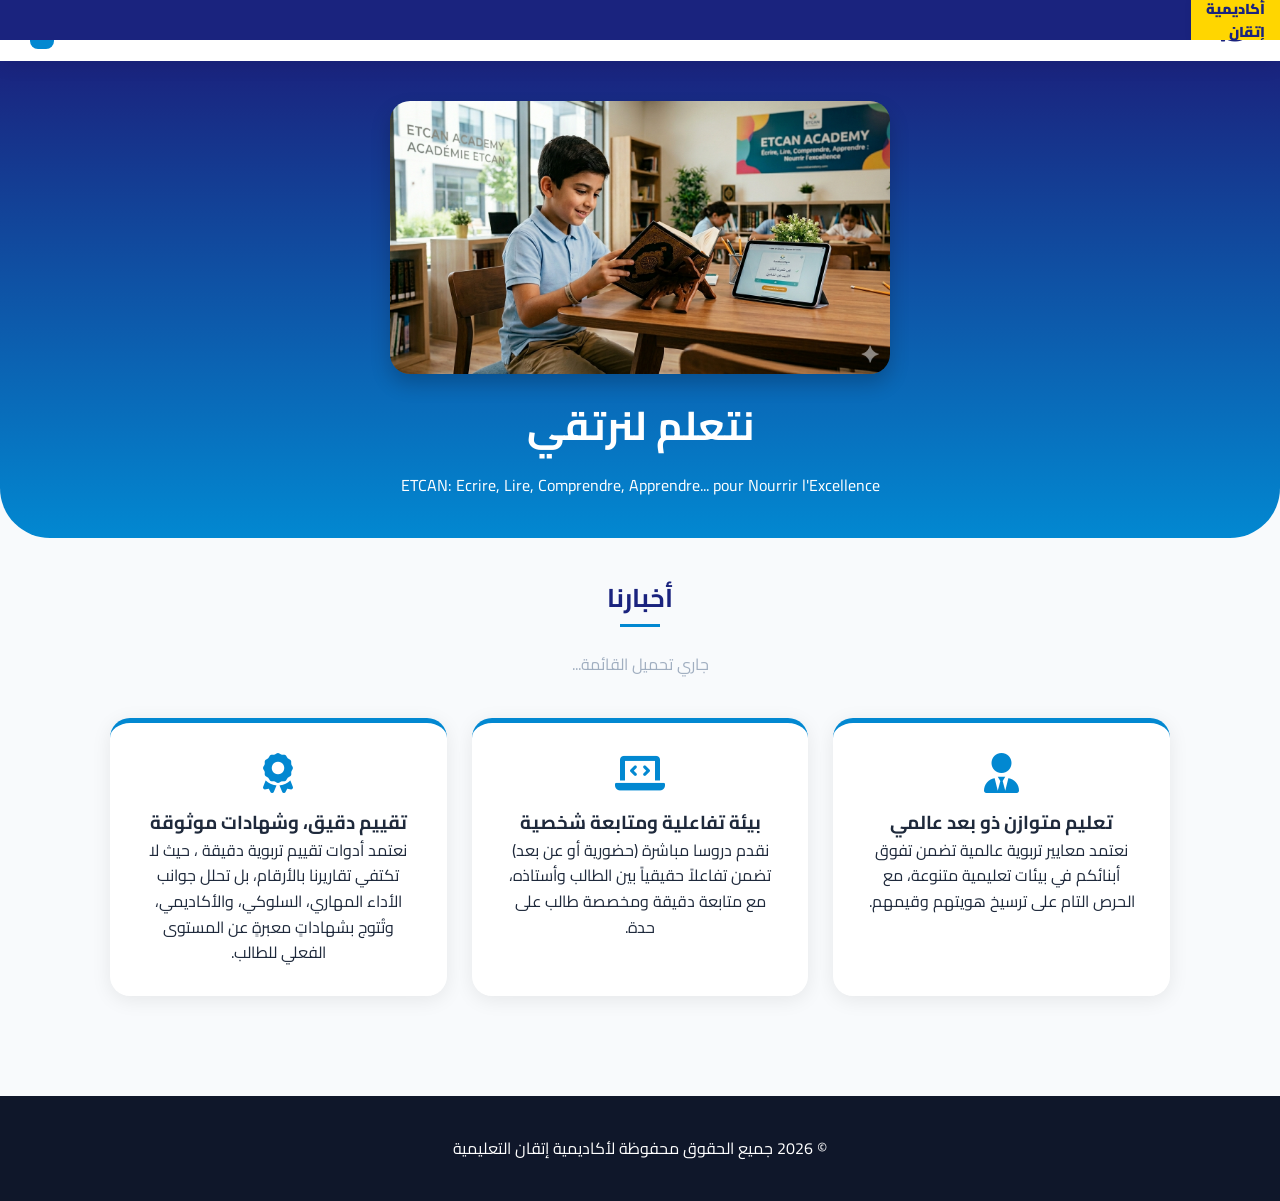
==== commit 135573a2: "header separate, and formule quran" ====
--- a/index.html
+++ b/index.html
@@ -18,47 +18,7 @@
         <div class="ticker-text" data-i18n="heroSub"> </div>
     </div>
 <!-- Header -->
- <header>
-    <nav class="navbar">
-        <div class="logo" onclick="navigateTo('home-page')">
-            <i class="fas fa-graduation-cap"></i> <span data-i18n="logoText"></span>
-        </div>
-
-        <div class="menu-toggle" id="menuToggleBtn">
-            <i class="fas fa-bars"></i>
-        </div>
-
-        <ul class="nav-links" id="nav-list">
-            <li><a onclick="closeMenu('about-page')" data-i18n="navAbout">التعريف</a></li>
-            <li class="dropdown">
-                <a class="dropdown-btn"><span data-i18n="navCourses">الدورات</span> <i class="fas fa-chevron-down"></i></a>
-                <ul class="dropdown-content">
-                    <li><a onclick="closeMenu('quran-page')" data-i18n="courseQuran">قسم القرآن الكريم</a></li>
-                    <li><a onclick="closeMenu('islamic-page')" data-i18n="courseIslamic">قسم الثقافة الإسلامية</a></li>
-                    <li><a onclick="closeMenu('arabic-page')" data-i18n="courseArabic">قسم اللغة العربية</a></li>
-                    <li><a onclick="closeMenu('skills-page')" data-i18n="courseSkills">قسم مهارات التواصل</a></li>
-                </ul>
-            </li>
-            <li><a onclick="closeMenu('news-page')" data-i18n="navNews">أخبارنا</a></li>
-            <li><a onclick="closeMenu('contact-page')" data-i18n="navContact">اتصل بنا</a></li>
-            <li><a onclick="closeMenu('reviews-page')" data-i18n="navReviews">آراء المشتركين</a></li>
-            <li id="authNavLi">
-            <a id="authLink" onclick="closeMenu('auth-page')" style="color: var(--secondary); font-weight: bold; cursor: pointer;">
-                <span id="authLinkText" data-i18n="navLogin">تسجيل الدخول</span> 
-                <i class="fas fa-user-lock"></i>
-            </a></li>
-             <li id="navWelcomeLi" style="display: none; align-items: center; justify-content: center;">
-                <div id="navUserWelcomeArea" style="background: rgba(230, 81, 0, 0.1); padding: 6px 14px; border-radius: 20px; border: 1px solid var(--secondary); display: flex; align-items: center; gap: 8px;">
-                </div>
-            </li>
-
-            <li>
-                <button id="lang-toggle" class="btn" style="background: var(--secondary); color: white; border: none; padding: 6px 6px; cursor: pointer; border-radius: 8px;" onclick="switchLanguage()">Fr</button>
-            </li>
-            
-        </ul>
-    </nav>
-</header>er>
+  <div id="header-placeholder"></div>
  <!--/Header-->
  
     <!-- TOAST PORT CONTAINER -->
@@ -662,10 +622,9 @@
     <!-- END TEACHER LOGIN -->
 
     <!-- FOOTER PANEL -->
-    <footer>
-        <p data-i18n="footerText">© 2026 جميع الحقوق محفوظة لأكاديمية إتقان التعليمية</p>
-    </footer>
+      <div id="footer-placeholder"></div>
 
  <script src="script.js"></script>
+ <script src="common.js"></script>
 </body>
-</html>s+</html>
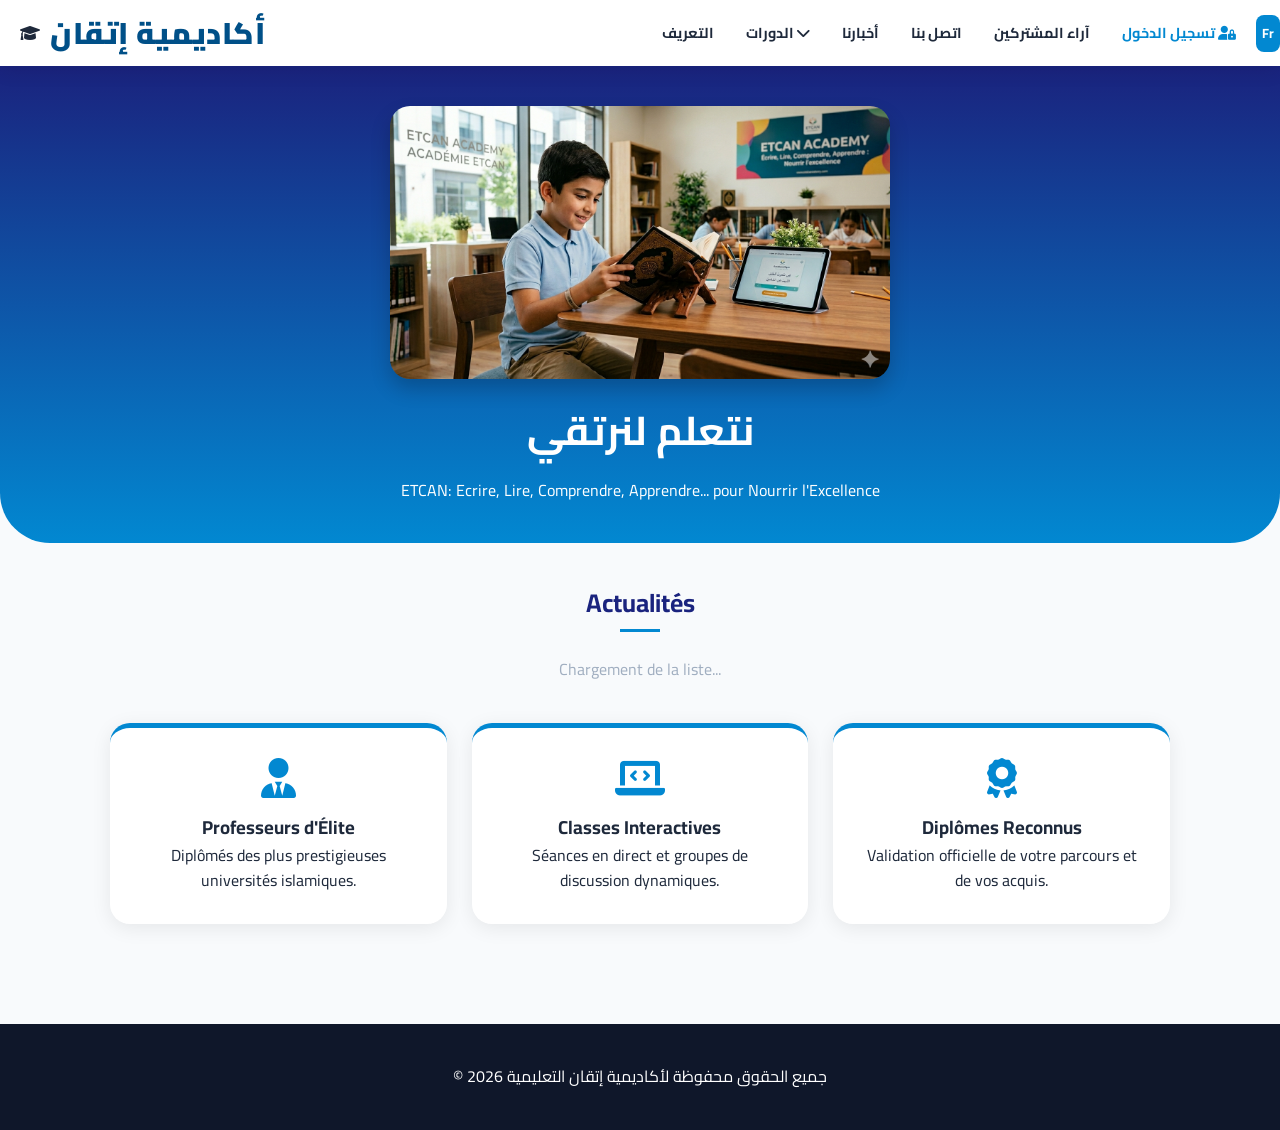
==== commit d31fe557: "فصل الترجمة مع إصلاح الأخطاء" ====
--- a/index.html
+++ b/index.html
@@ -13,10 +13,7 @@
 </head>
 <body>
 
-    <div class="fixed-ticker">
-        <div class="ticker-label" data-i18n="logoText"></div>
-        <div class="ticker-text" data-i18n="heroSub"> </div>
-    </div>
+   
 <!-- Header -->
   <div id="header-placeholder"></div>
  <!--/Header-->
@@ -103,6 +100,7 @@
             </div>
         </div>
     </div> 
+    
     <!-- END QURAN PAGE -->
 
     <!-- START ARABIC PAGE -->
@@ -623,8 +621,8 @@
 
     <!-- FOOTER PANEL -->
       <div id="footer-placeholder"></div>
-
- <script src="script.js"></script>
- <script src="common.js"></script>
+<script src="translations.js"></script> 
+<script src="script.js"></script>
+<script src="common.js"></script>
 </body>
 </html>
--- a/style.css
+++ b/style.css
@@ -2,6 +2,8 @@
         :root {
             --primary: #1a237e;
             --secondary: #0288d1;
+            --primary-color: #005088; /* لون الموقع الأساسي - غيره لما يناسبك */
+            --text-white: #ffffff;
             --accent: #ffd600;
             --white: #ffffff;
             --bg-light: #f8fafc;
@@ -27,41 +29,109 @@
             line-height: 1.6; 
             overflow-x: hidden; 
         }
-
-        /* Styling Header & Navigation Bar */
-        header { 
-            background: var(--white); 
-            box-shadow: var(--shadow); 
-            position: sticky; 
-            top: 40px; /* Spacing for the fixed top ticker */
-            z-index: 1000; 
-            transition: var(--transition); 
-            width: 100%;
-        }
-
-        .navbar { 
-            width: 100%;
-            max-width: 100%; 
-            margin: 0; 
-            padding: 12px 30px; 
-            display: flex; 
-            justify-content: space-between; 
-            align-items: center; 
-            position: relative;
-            flex-wrap: nowrap;
-        }
-
-        .logo { 
-            font-size: 1.5rem; 
-            font-weight: 900; 
-            color: var(--primary); 
-            text-decoration: none; 
-            cursor: pointer; 
-            display: flex; 
-            align-items: center; 
-            gap: 10px; 
-            white-space: nowrap;
-        }
+                /* فرض الاتجاه بناءً على لغة الـ HTML */
+        html[dir="rtl"] { direction: rtl; text-align: right; }
+        html[dir="ltr"] { direction: ltr; text-align: left; }
+                /* فرض الاتجاه من اليمين لليسار للعربية */
+        body[dir="rtl"] {direction: rtl; text-align: right;}
+        [dir="ltr"] .nav-links { justify-content: flex-start; }
+        [dir="rtl"] .nav-links { justify-content: flex-end; }
+        /* فرض الاتجاه من اليسار لليمين للفرنسية */
+        body[dir="ltr"] {direction: ltr; text-align: left;}
+
+         #header-placeholder {
+            position: relative; /* هذا يجعل أي شيء بداخلها (absolute) يحترم حدودها */
+            z-index: 1000;      /* لضمان بقاء الهيدر فوق كل شيء */
+        }
+
+
+
+/* 1. الحاوية الرئيسية (الهيدر) */
+header {
+    background: var(--white);
+    box-shadow: var(--shadow);
+    position: sticky;
+    top: 0; /* تأكد أنها 0 إذا لم تكن بحاجة لمساحة إضافية */
+    z-index: 1000;
+    width: 100%;
+}/* هذا المحدد (Selector) قوي جداً وسيطبق على الاسم في أي مكان */
+header .navbar .logo .logo-text,
+header .navbar .logo span {
+    font-size: 30px !important;       /* حجم كبير وواضح */
+    font-weight: 900 !important;      /* سماكة قصوى */
+    color: #005088 !important;        /* اللون الأزرق المعتمد */
+    display: inline-block !important;
+    line-height: 1.2 !important;
+    text-decoration: none !important;
+    letter-spacing: 0.5px;            /* لمسة جمالية إضافية */
+}
+
+/* 2. تنظيف الحاوية لضمان عدم تداخل الزر مع اللوغو */
+.navbar {
+    display: flex !important;
+    justify-content: space-between !important;
+    align-items: center !important;
+    background-color: transparent !important; /* تأكد أن الخلفية لا تغطي النص */
+    flex-wrap: nowrap !important;
+}
+/* 3. تنسيق اللوغو */
+.logo {
+    display: flex;
+    align-items: center;
+    gap: 10px;
+    cursor: pointer;
+    white-space: nowrap;
+    flex-shrink: 0; /* يمنع اللوغو من الانكماش عند ضيق الشاشة */
+}
+
+/* 4. زر القائمة (يظهر فقط في الشاشات الصغيرة) */
+.menu-toggle {
+    display: none; /* مخفي افتراضياً في الشاشات الكبيرة */
+    cursor: pointer;
+    font-size: 24px;
+    padding: 10px;
+    border: none !important;
+    background: transparent !important;
+    color: #005088;
+}
+
+
+/* الحاوية الرئيسية للهيدر */
+.header-main-container {
+    display: flex;
+    justify-content: space-between; /* اللوغو في جهة والزر في جهة */
+    align-items: center;            /* توسيط عمودي */
+    padding: 15px 20px;
+    width: 100%;
+    box-sizing: border-box;         /* لضمان عدم خروج الـ padding عن العرض */
+}
+
+        .logo-bar {
+            background-color: var(--primary-color); /* بدلاً من الأبيض */
+            padding: 10px 20px;
+            display: flex;
+            justify-content: space-between;
+            align-items: center;
+            color: var(--text-white);
+        }
+
+
+        .logo-container {
+            display: flex;
+            align-items: center;
+            gap: 15px;
+        }
+
+        .logo-img {
+            height: 50px; /* تحكم في حجم اللوغو */
+        }
+
+      .logo-text {
+    font-size: 2rem !important; /* هذا الحجم مناسب جداً للهيدر */
+    font-weight: 800 !important; /* القيمة القصوى للخطوط هي 900 */
+    color: #005088 !important;
+    letter-spacing: 0.7px;
+}
 
         .nav-links { 
             display: flex; 
@@ -86,14 +156,6 @@
         .nav-links a:hover { 
             background: rgba(2, 136, 209, 0.1); 
             color: var(--secondary); 
-        }
-
-        .menu-toggle { 
-            display: none; 
-            font-size: 1.5rem; 
-            cursor: pointer; 
-            color: var(--primary); 
-            padding: 5px;
         }
 
         .dropdown { 
@@ -144,10 +206,50 @@
         }
 
         @media screen and (max-width: 991px) {
-            .menu-toggle { 
-                display: block; 
-            }
-            .nav-links {
+       /* 1. إجبار الهيدر على أن يحتوي العناصر بشكل صحيح */
+       .menu-toggle {
+        display: flex; /* يظهر الزر */
+        order: -1;      /* يجعله يظهر في أقصى اليمين/اليسار حسب اتجاه اللغة */
+    }
+
+       .logo-bar {
+        position: relative;
+        z-index: 10;
+        display: flex;
+        align-items: center;
+        justify-content: space-between;
+    }
+
+    /* 2. رفع الزر إلى أعلى طبقة ممكنة */
+    #menuToggleBtn {
+        display: block !important;
+        position: relative !important;
+        z-index: 9999 !important; /* الرقم الأكبر ليكون فوق كل شيء */
+        background-color: transparent !important;
+        border: 1px solid #005088 !important; /* لون الإطار ليكون مرئياً فوق الأبيض */
+        color: #005088 !important; /* لون الأيقونة */
+        padding: 10px !important;
+        cursor: pointer;
+        }
+   /* 3. إذا كان هناك خلفية بيضاء تغطي العناصر، اجعلها شفافة أو غير موجودة */
+    #header-placeholder {
+        position: relative;
+        z-index: 5;
+    }
+
+    .logo-container {
+        /* لجعل الشعار والنص في المنتصف أو بجانب بعضهما */
+        display: flex;
+        align-items: center;
+        gap: 10px;
+    }
+        .logo-text {
+            font-size: 1.2rem;
+            width: 100%;
+            display: block;
+        }
+        
+                .nav-links {
                 display: none;
                 flex-direction: column;
                 align-items: flex-start; /* This aligns items to the left */
@@ -217,14 +319,29 @@
 }
 
 .hero-image {
-    width: 100%;       /* لن تتجاوز عرض حاويتها */
-    max-width: 500px;  /* تحديد أقصى عرض للصورة لتظل أنيقة */
-    height: auto;      /* الحفاظ على نسب الصورة */
-    border-radius: 20px; /* تدوير زوايا الصورة نفسها */
-    margin-bottom: 20px; /* مسافة بين الصورة والعنوان */
-    box-shadow: 0 10px 20px rgba(0,0,0,0.2); /* إضافة ظل لتبدو بارزة */
-}
-
+    width: 100%; 
+    max-width: 500px; 
+    height: auto; 
+    border-radius: 20px;
+    margin-bottom: 20px;
+    box-shadow: 0 10px 20px rgba(0,0,0,0.2);
+    
+    /* الإضافات للحل النهائي: */
+    display: block;          /* لمنع الفراغات غير المرغوبة أسفل الصورة */
+    pointer-events: none;    /* يمنع أي تفاعل (نقرة، سحب، أيقونات المتصفح) */
+    user-select: none;       /* يمنع تحديد الصورة */
+    -webkit-user-drag: none; /* يمنع سحب الصورة */
+}
+
+.main-banner-image {
+    width: 100%;            /* تأخذ كامل عرض حاويتها */
+    height: 400px;          /* يمكنك تعديل الطول حسب الرغبة */
+    object-fit: cover;      /* هذا هو السر: يملأ المساحة ويقص الزوائد باحترافية */
+    object-position: center; /* تضمن توسيط الصورة دائماً */
+    display: block;
+    border-radius: 8px;     /* لمسة جمالية (اختياري) */
+    box-shadow: 0 4px 15px rgba(0,0,0,0.1); /* تعطي عمق للصورة */
+}
 .hero-text h1 {
     font-size: 2.5rem;
     margin-bottom: 15px;
@@ -348,57 +465,7 @@
             100% { transform: rotate(360deg); } 
         }
 
-        /* Styling Top Marquee Ticker */
-        .fixed-ticker {
-            background: var(--primary);
-            color: white;
-            height: 40px;
-            display: flex;
-            align-items: center;
-            position: fixed;
-            top: 0;
-            width: 100%;
-            z-index: 1001;
-            overflow: hidden;
-            font-size: 0.9rem;
-        }
-
-        .ticker-label { 
-            background: var(--accent); 
-            color: var(--primary); 
-            padding: 0 15px; 
-            font-weight: 900; 
-            z-index: 2; 
-            height: 100%; 
-            display: flex; 
-            align-items: center; 
-            box-shadow: 4px 0 10px rgba(0,0,0,0.15);
-        }
-
-        .ticker-text { 
-            white-space: nowrap; 
-            display: inline-block;
-            padding-inline-start: 100%;
-        }
-
-        html[dir="rtl"] .ticker-text {
-            animation: ticker-rtl 25s linear infinite;
-        }
-
-        html[dir="ltr"] .ticker-text {
-            animation: ticker-ltr 25s linear infinite;
-        }
-
-        @keyframes ticker-rtl { 
-            0% { transform: translate3d(0, 0, 0); } 
-            100% { transform: translate3d(-100%, 0, 0); } 
-        }
-
-        @keyframes ticker-ltr { 
-            0% { transform: translate3d(0, 0, 0); } 
-            100% { transform: translate3d(100%, 0, 0); } 
-        }
-
+       
         /* PREMIUM TOAST NOTIFICATION STYLING */
         #toast-container {
             position: fixed;
@@ -441,4 +508,4 @@
             padding: 40px 20px; 
             text-align: center; 
             margin-top: 60px; 
-        }
+        }
